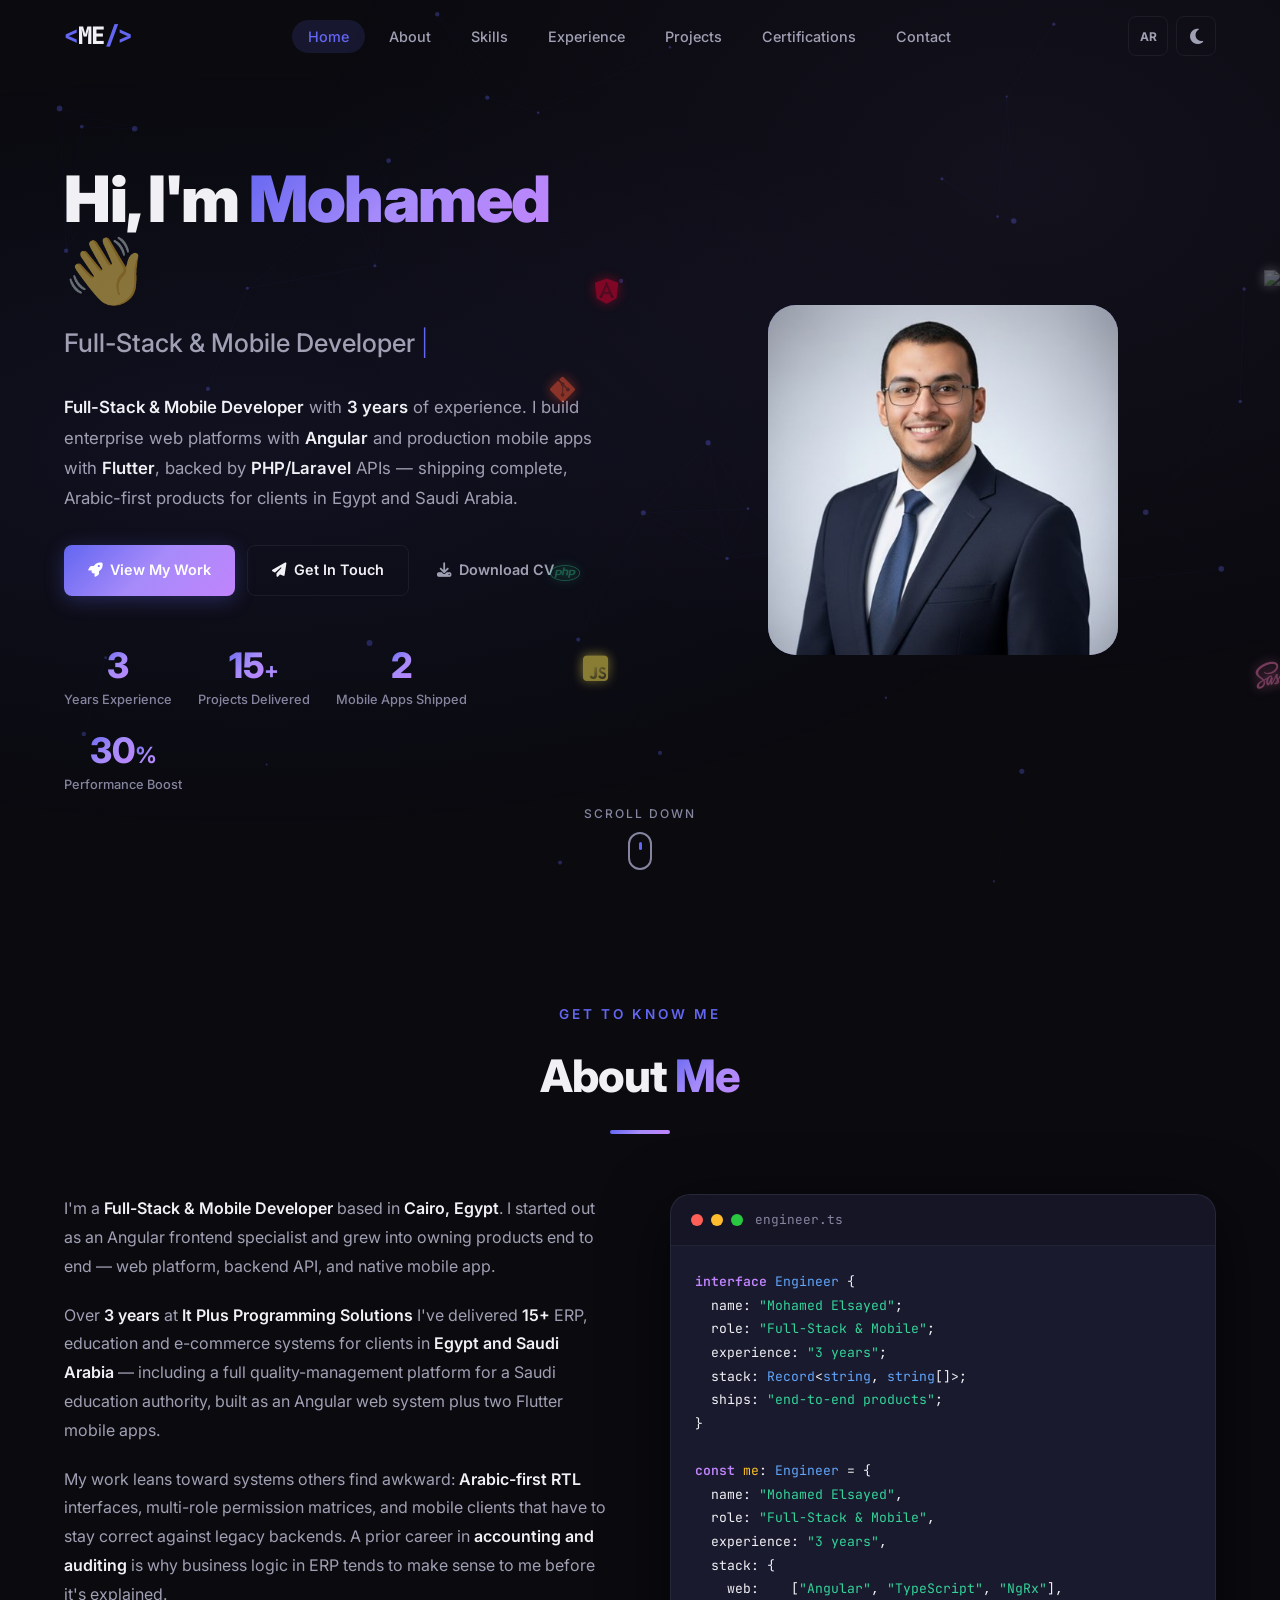
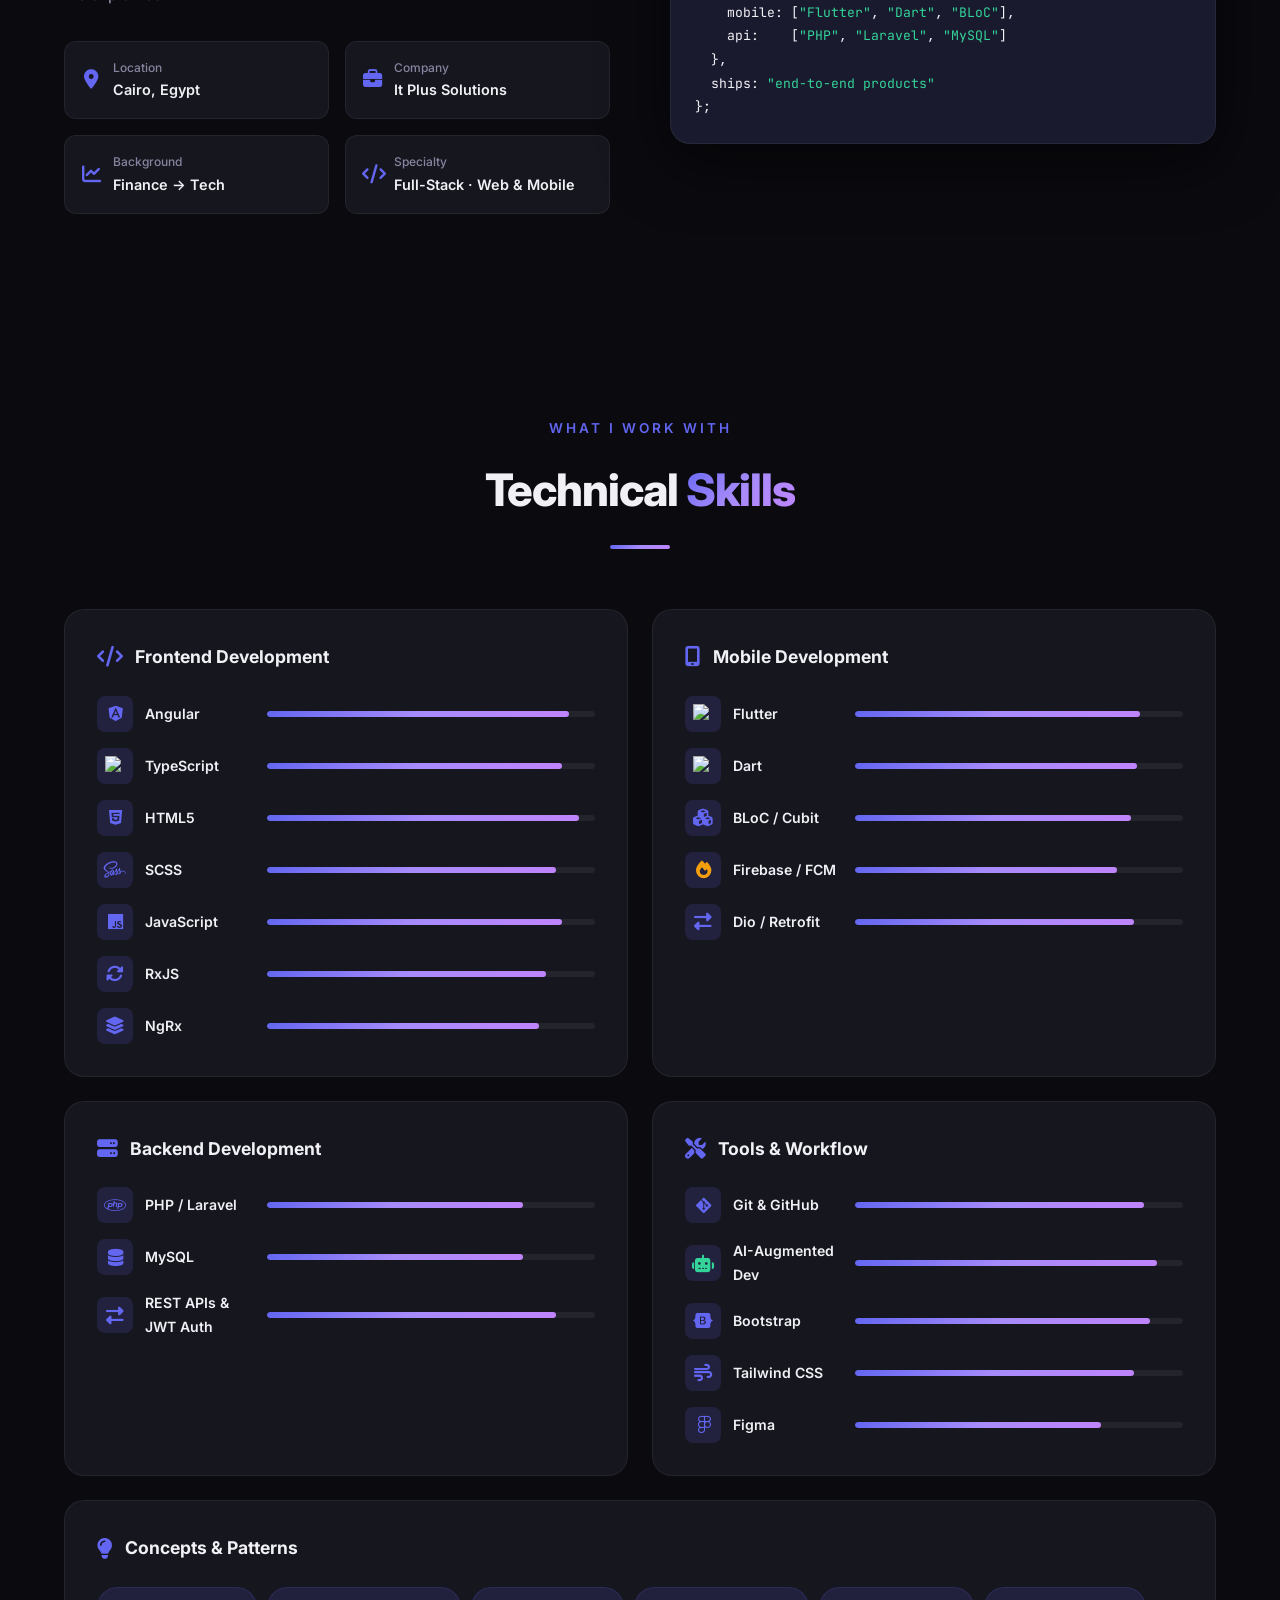
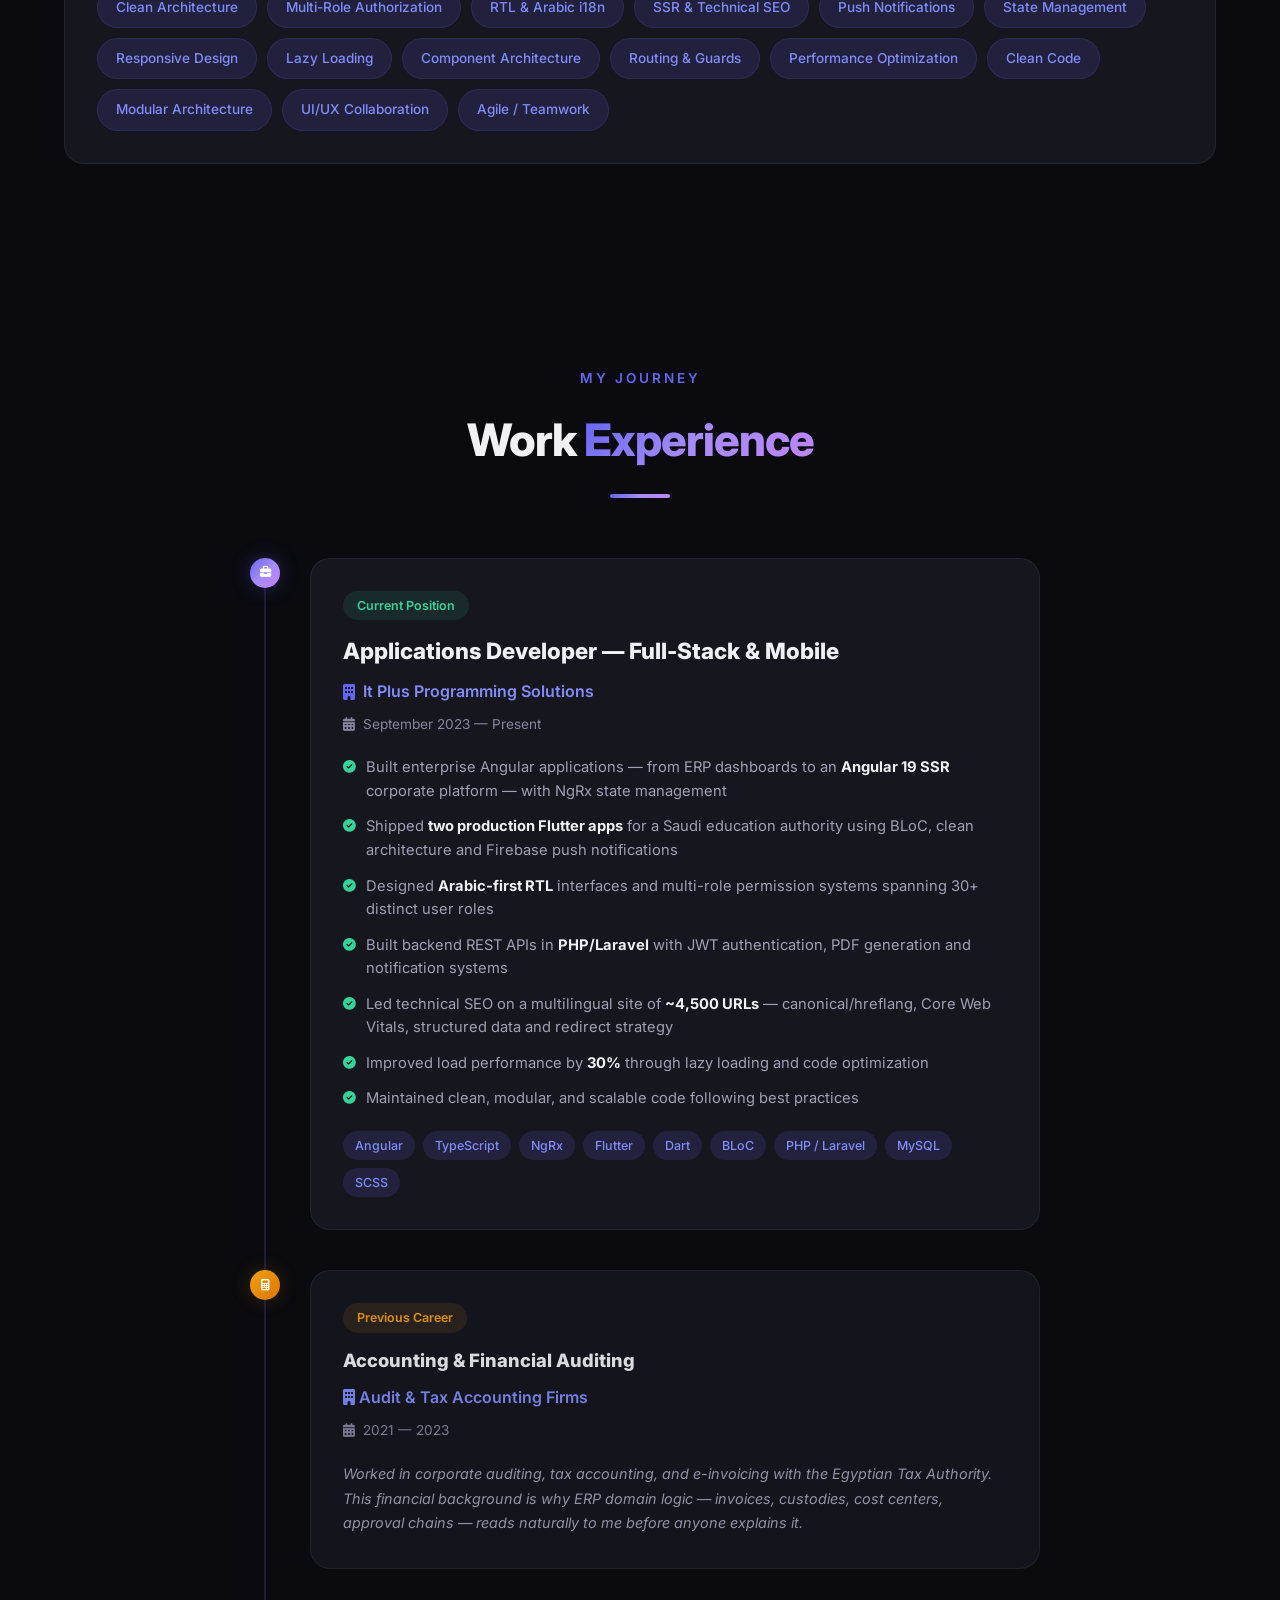
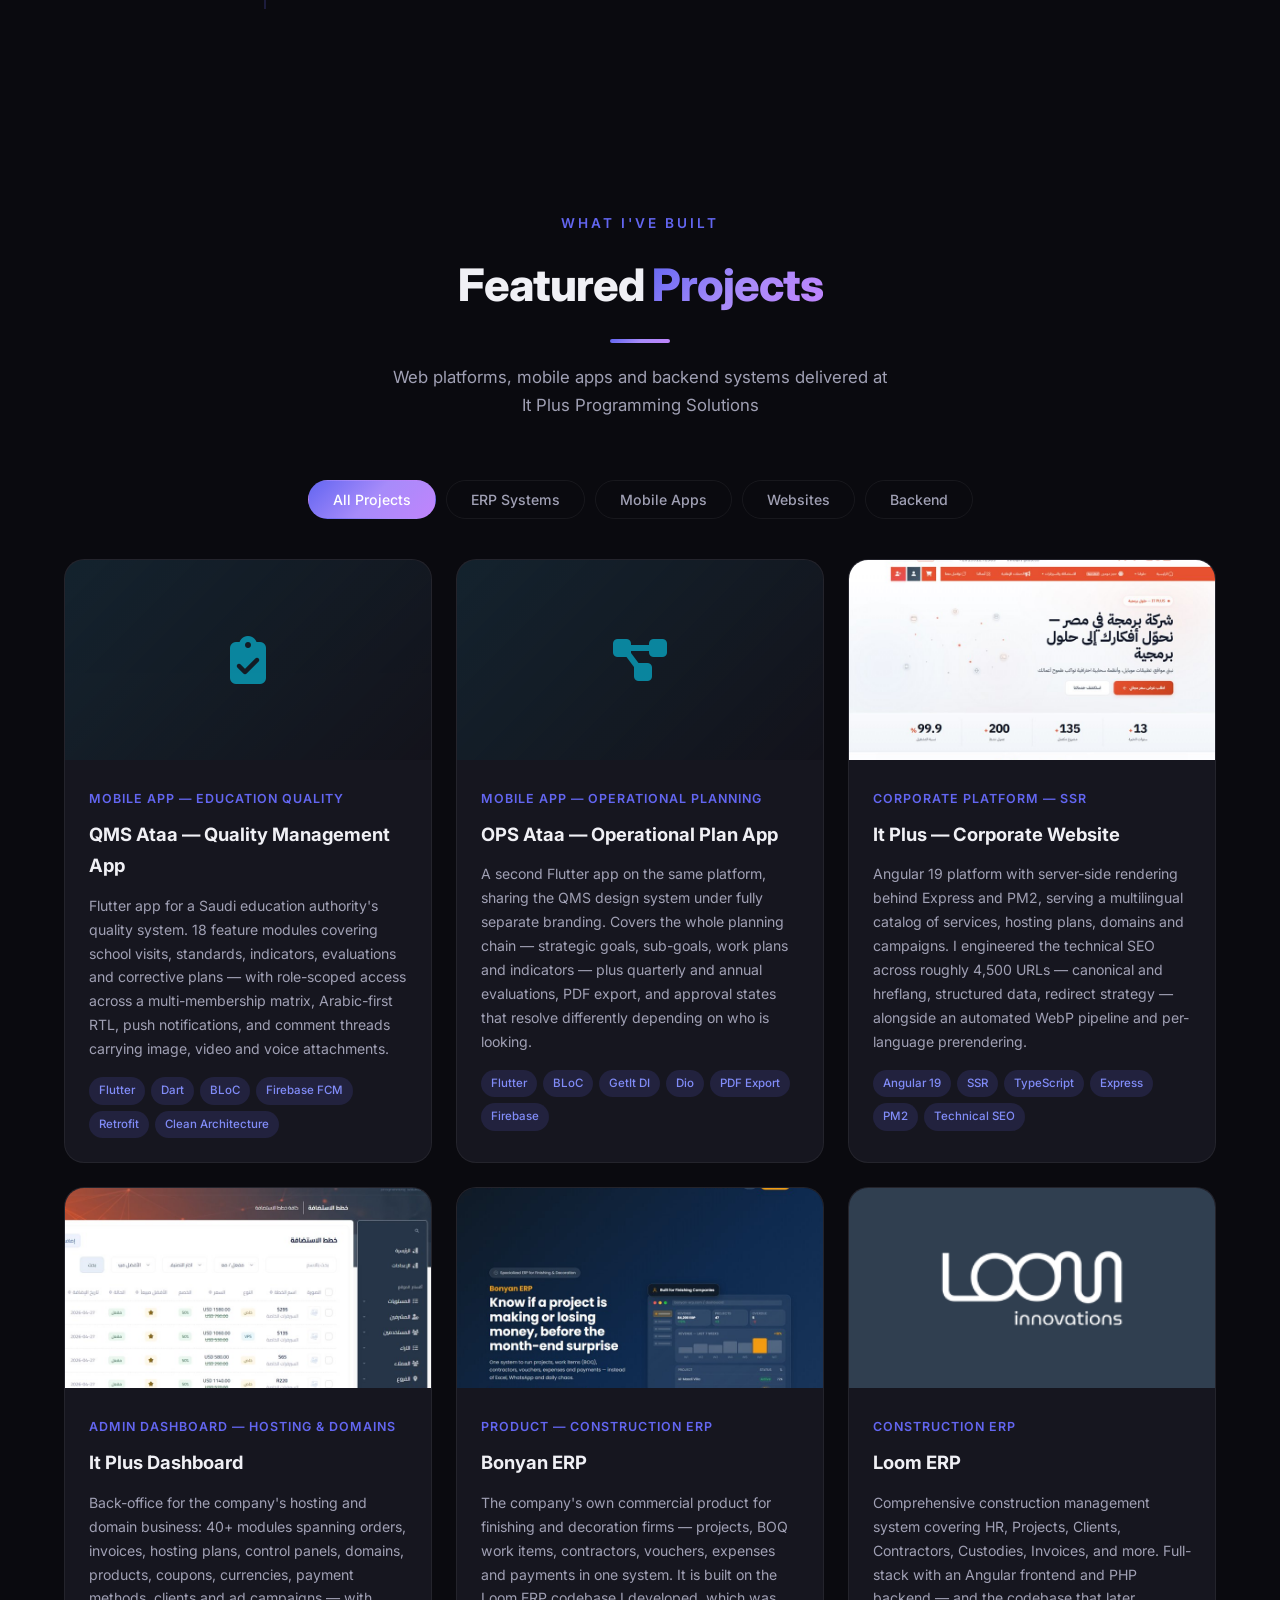
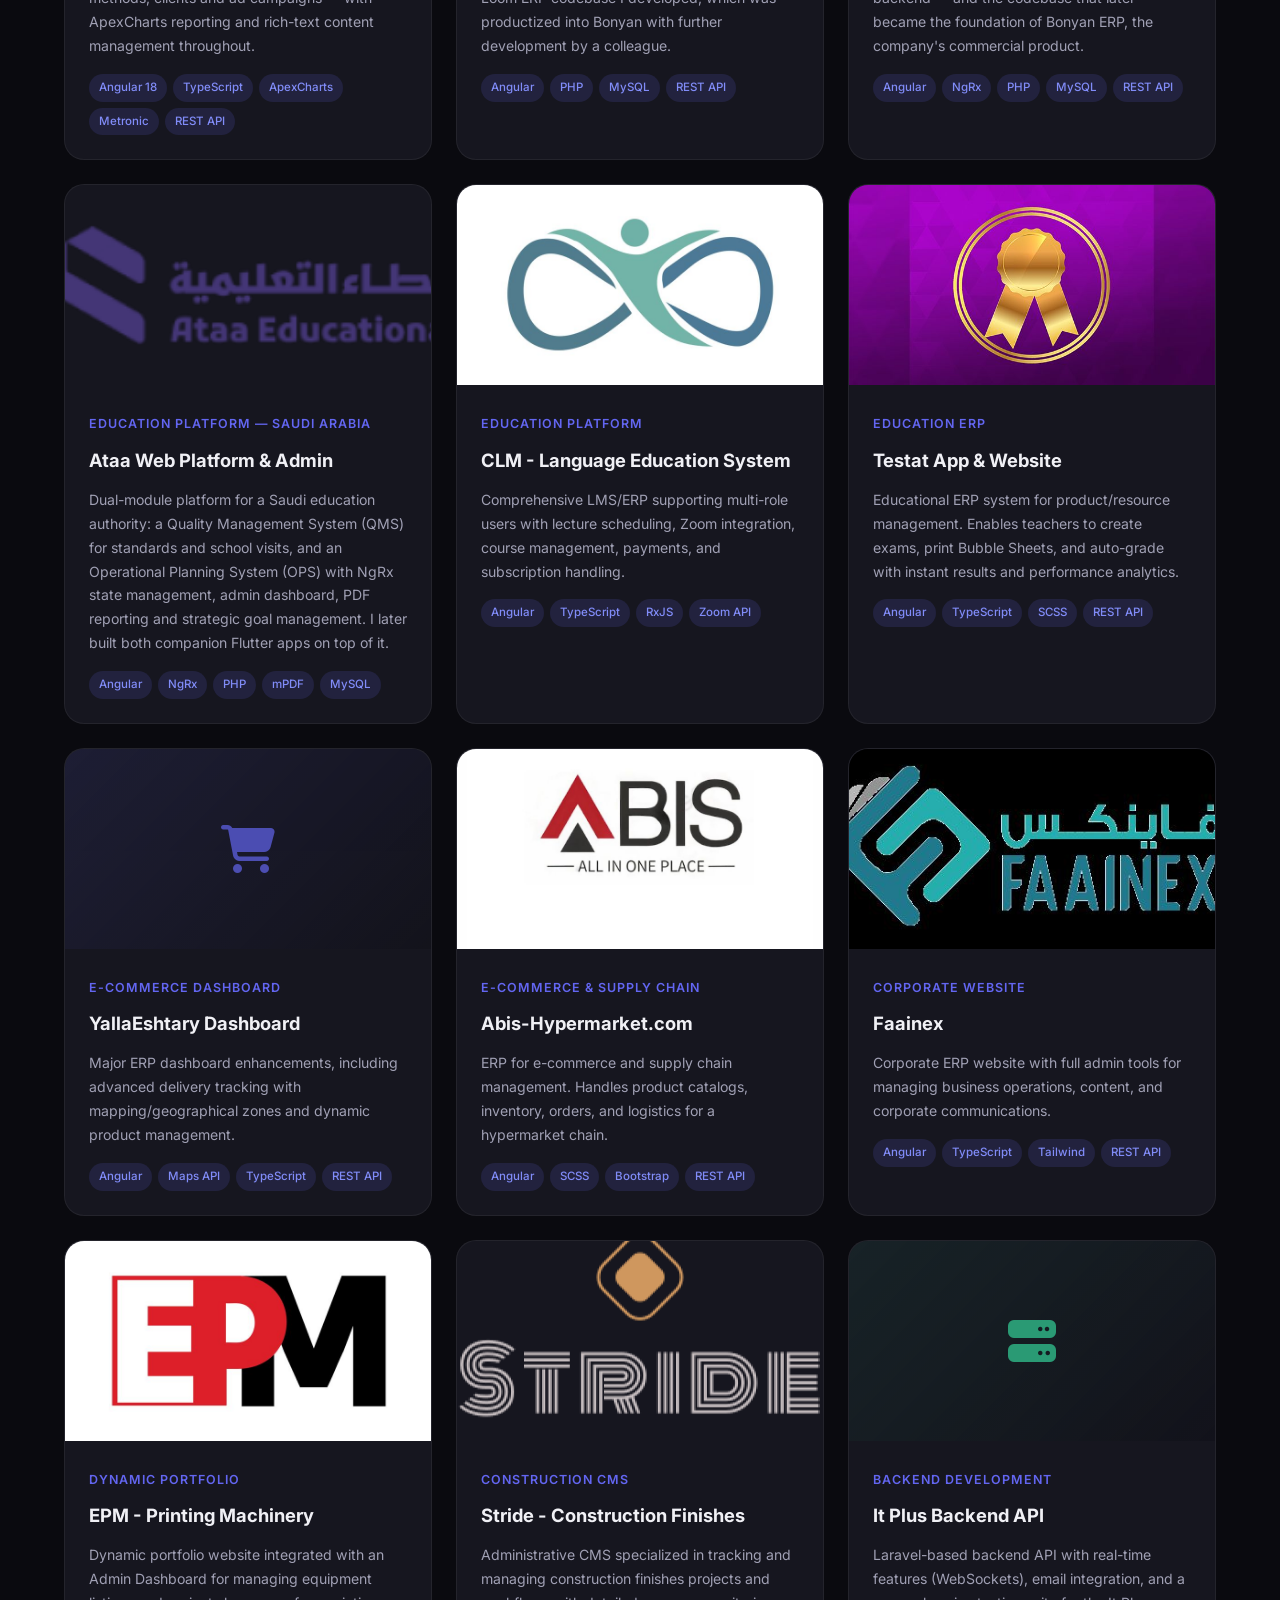
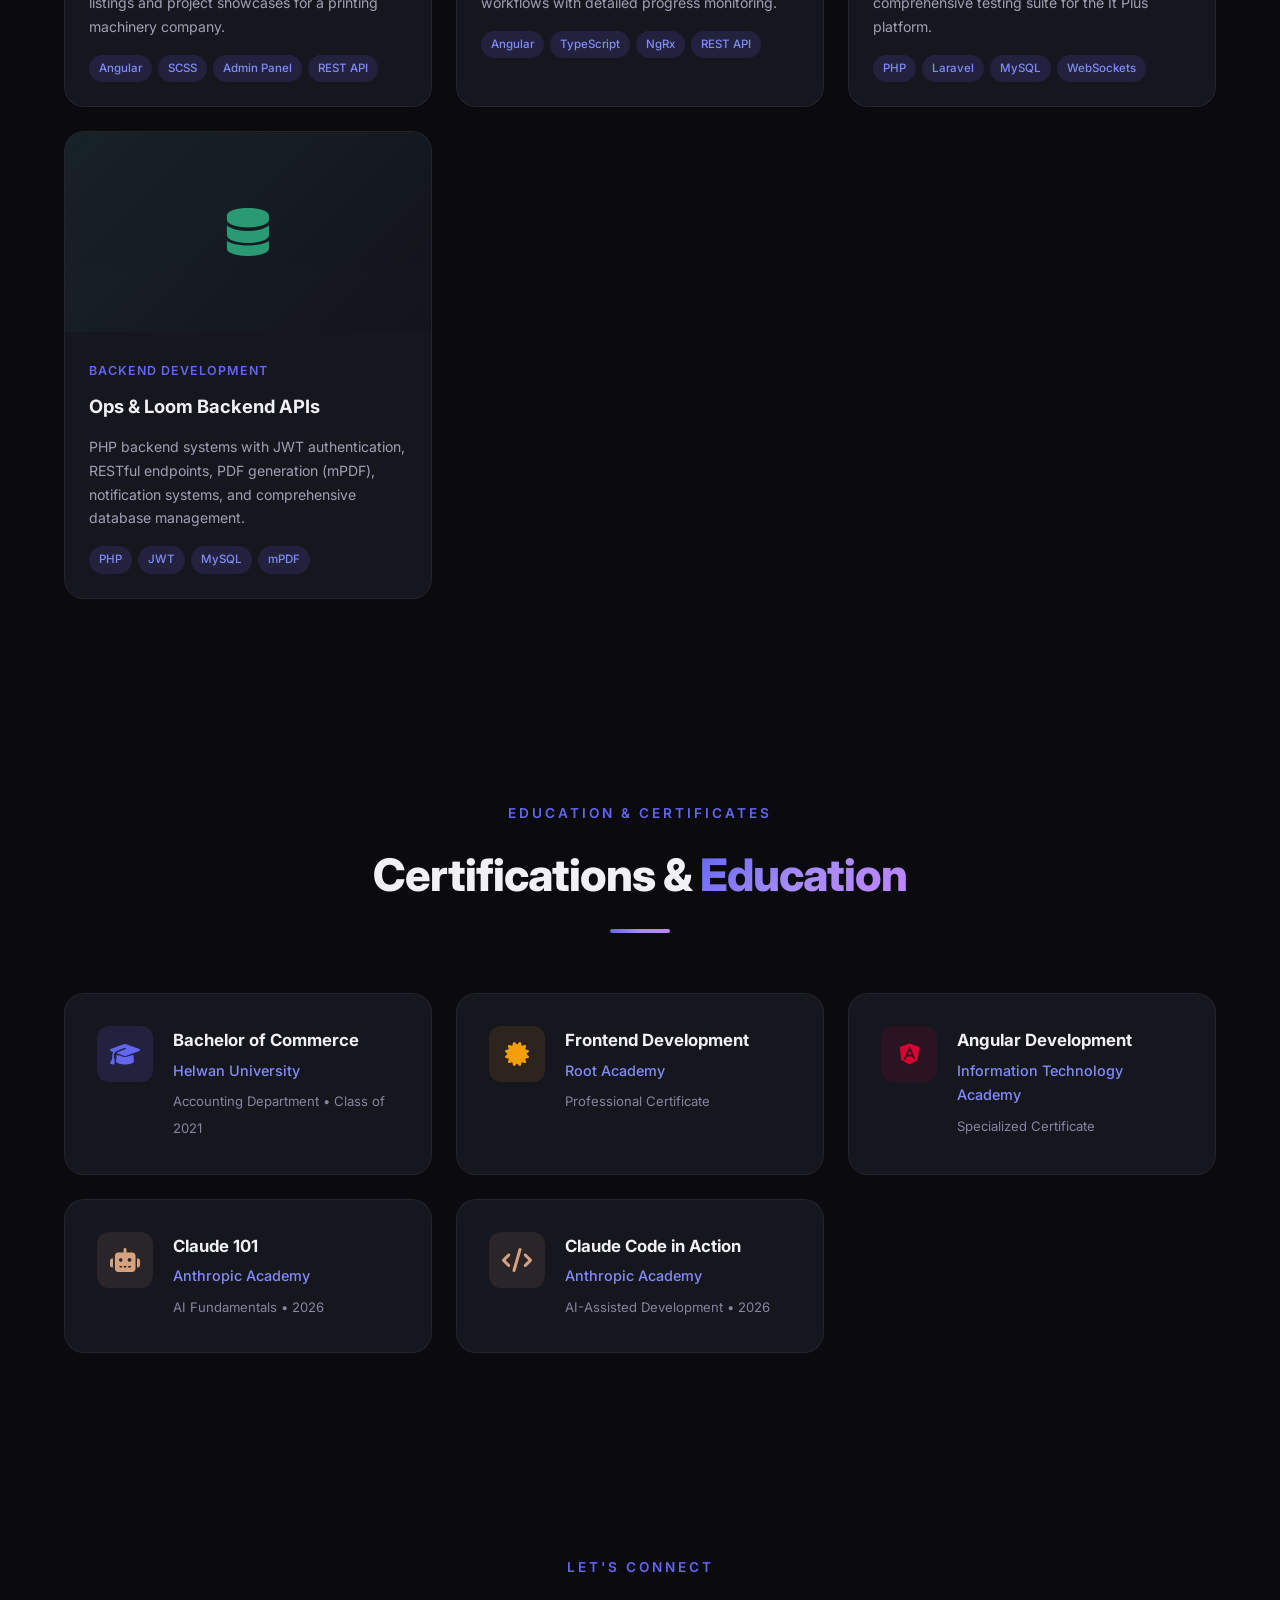
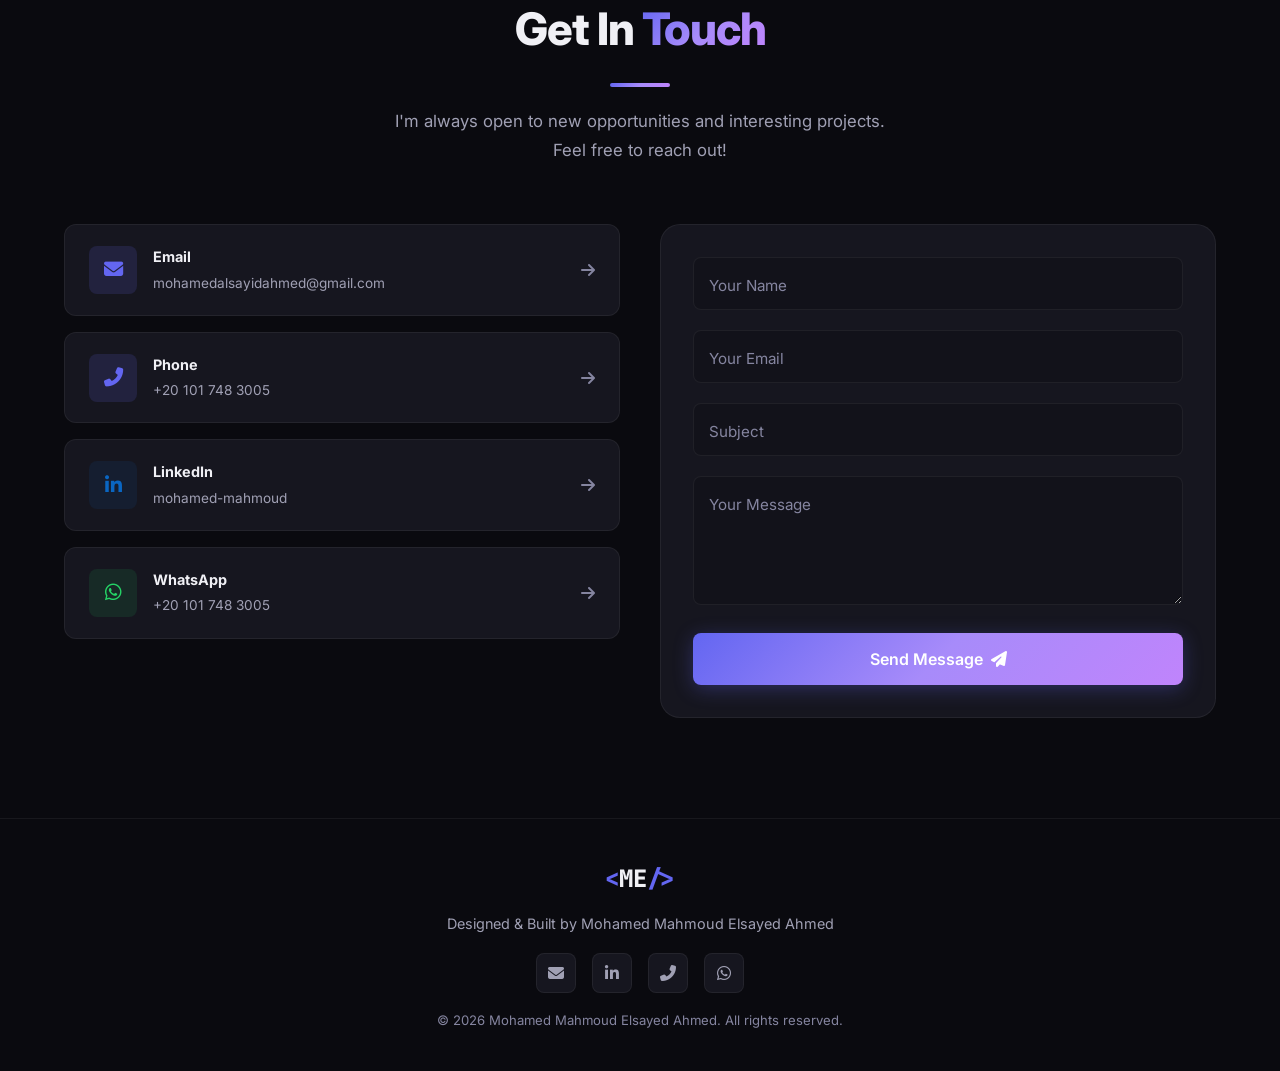
==== index.html @ 0632813b "Verify project links, drop the dead one, add company pages Checked every outbound link on the site. " ====
<!DOCTYPE html>
<html lang="en" dir="ltr" data-theme="dark">
<head>
    <meta charset="UTF-8">
    <!-- Google Analytics -->
    <script async src="https://www.googletagmanager.com/gtag/js?id=G-3YCNRX0LQT"></script>
    <script>
      window.dataLayer = window.dataLayer || [];
      function gtag(){dataLayer.push(arguments);}
      gtag('js', new Date());
      gtag('config', 'G-3YCNRX0LQT');
    </script>
    <meta name="viewport" content="width=device-width, initial-scale=1.0">
    <title>Mohamed Mahmoud Elsayed Ahmed | Full-Stack &amp; Mobile Developer - Angular, Flutter, Laravel</title>
    <meta name="description" content="Mohamed Mahmoud Elsayed Ahmed (محمد محمود السيد أحمد) - Full-Stack &amp; Mobile Developer building enterprise web platforms with Angular and production mobile apps with Flutter, backed by PHP/Laravel APIs. 3 years and 15+ delivered ERP, education and e-commerce systems for clients in Egypt and Saudi Arabia. مطور فول ستاك وتطبيقات موبايل متخصص في Angular و Flutter.">
    <meta name="keywords" content="Mohamed Mahmoud, Mohamed Mahmoud Elsayed Ahmed, محمد محمود, محمد محمود السيد أحمد, محمد محمود السيد احمد, Full-Stack Developer, Software Engineer, Mobile App Developer, Flutter Developer, Angular Developer, Angular Frontend Developer, Laravel Developer, مطور فول ستاك, مهندس برمجيات, مطور تطبيقات موبايل, مطور فلاتر, مطور انجولار, مطور برمجيات, Flutter, Dart, BLoC, TypeScript Developer, RxJS, NgRx, Angular SSR, ERP Systems, Web Developer, Cairo, Egypt, Saudi Arabia, مطور ويب, القاهرة, مصر, السعودية, It Plus">
    <meta name="author" content="Mohamed Mahmoud Elsayed Ahmed">
    <link rel="canonical" href="https://eng-mohamed-elsayedahmed.github.io/portfolio/">
    <meta name="theme-color" content="#6366f1">
    <meta name="robots" content="index, follow">

    <!-- Open Graph -->
    <meta property="og:title" content="Mohamed Mahmoud Elsayed Ahmed | Full-Stack &amp; Mobile Developer">
    <meta property="og:description" content="Full-Stack &amp; Mobile Developer (محمد محمود السيد أحمد) - Angular, Flutter and PHP/Laravel. 3 years and 15+ delivered ERP, education and e-commerce systems across Egypt and Saudi Arabia.">
    <meta property="og:image" content="https://eng-mohamed-elsayedahmed.github.io/portfolio/assets/img/profile.jpg">
    <meta property="og:image:alt" content="Mohamed Mahmoud Elsayed Ahmed - Full-Stack &amp; Mobile Developer">
    <meta property="og:type" content="website">
    <meta property="og:url" content="https://eng-mohamed-elsayedahmed.github.io/portfolio/">
    <meta property="og:site_name" content="Mohamed Mahmoud - Full-Stack &amp; Mobile Developer Portfolio">
    <meta property="og:locale" content="en_US">
    <meta property="og:locale:alternate" content="ar_EG">

    <!-- Twitter Card -->
    <meta name="twitter:card" content="summary_large_image">
    <meta name="twitter:title" content="Mohamed Mahmoud Elsayed Ahmed | Full-Stack &amp; Mobile Developer">
    <meta name="twitter:description" content="Full-Stack &amp; Mobile Developer - Angular, Flutter, Laravel. Enterprise web platforms and production mobile apps. Cairo, Egypt.">
    <meta name="twitter:image" content="https://eng-mohamed-elsayedahmed.github.io/portfolio/assets/img/profile.jpg">

    <!-- Structured Data (JSON-LD) -->
    <script type="application/ld+json">
    {
      "@context": "https://schema.org",
      "@type": "Person",
      "name": "Mohamed Mahmoud Elsayed Ahmed",
      "alternateName": ["Mohamed Mahmoud", "محمد محمود السيد أحمد", "محمد محمود", "Mohamed Elsayed"],
      "jobTitle": "Full-Stack & Mobile Developer",
      "description": "Full-Stack & Mobile Developer with 3 years of experience building enterprise web platforms with Angular and production mobile apps with Flutter, backed by PHP/Laravel APIs. Delivered 15+ ERP, education and e-commerce systems for clients in Egypt and Saudi Arabia.",
      "url": "https://eng-mohamed-elsayedahmed.github.io/portfolio/",
      "image": "https://eng-mohamed-elsayedahmed.github.io/portfolio/assets/img/profile.jpg",
      "email": "mohamedalsayidahmed@gmail.com",
      "telephone": "+201017483005",
      "nationality": "Egyptian",
      "address": {
        "@type": "PostalAddress",
        "addressLocality": "Cairo",
        "addressRegion": "Cairo Governorate",
        "addressCountry": "EG"
      },
      "worksFor": {
        "@type": "Organization",
        "name": "It Plus Programming Solutions",
        "url": "https://it-plus.co"
      },
      "hasCredential": [
        {
          "@type": "EducationalOccupationalCredential",
          "name": "Claude 101",
          "credentialCategory": "certificate",
          "recognizedBy": {
            "@type": "Organization",
            "name": "Anthropic"
          },
          "url": "https://verify.skilljar.com/c/8ocbfvkrjkdt",
          "dateCreated": "2026-03-26"
        },
        {
          "@type": "EducationalOccupationalCredential",
          "name": "Claude Code in Action",
          "credentialCategory": "certificate",
          "recognizedBy": {
            "@type": "Organization",
            "name": "Anthropic"
          },
          "url": "https://verify.skilljar.com/c/jenrnj289v9x",
          "dateCreated": "2026-03-27"
        }
      ],
      "knowsAbout": ["Angular", "Angular SSR", "TypeScript", "JavaScript", "RxJS", "NgRx", "Flutter", "Dart", "BLoC", "Firebase Cloud Messaging", "Clean Architecture", "PHP", "Laravel", "MySQL", "JWT", "SCSS", "HTML5", "CSS3", "Bootstrap", "Tailwind CSS", "REST APIs", "ERP Systems", "Mobile App Development", "Arabic RTL Localization", "Technical SEO", "Git", "Figma", "Claude AI", "AI-Augmented Development"],
      "knowsLanguage": ["en", "ar"],
      "sameAs": [
        "https://www.linkedin.com/in/mohamed-mahmoud-957731222/",
        "https://github.com/eng-mohamed-elsayedahmed"
      ]
    }
    </script>

    <!-- Favicon -->
    <link rel="icon" type="image/png" sizes="32x32" href="assets/img/favicon-32x32.png">
    <link rel="icon" type="image/png" sizes="16x16" href="assets/img/favicon-16x16.png">
    <link rel="apple-touch-icon" sizes="180x180" href="assets/img/apple-touch-icon.png">
    <link rel="shortcut icon" href="assets/img/favicon.ico">
    <link rel="manifest" href="assets/img/site.webmanifest">

    <!-- Preload LCP image -->
    <link rel="preload" as="image" href="assets/img/profile.jpg">

    <!-- Critical CSS (above-the-fold) -->
    <style>
    :root{--font-main:'Inter',sans-serif;--font-code:'JetBrains Mono',monospace;--font-ar:'Cairo',sans-serif;--section-padding:100px 0;--container-width:1200px;--transition:0.3s cubic-bezier(0.4,0,0.2,1);--radius-sm:8px;--radius-md:12px;--radius-lg:20px;--radius-xl:28px;--radius-full:9999px}
    [data-theme="dark"]{--bg-primary:#0a0a0f;--bg-secondary:#12121a;--bg-card:#16161f;--bg-nav:rgba(10,10,15,0.85);--text-primary:#f0f0f5;--text-secondary:#a0a0b4;--text-tertiary:#8585a0;--accent-primary:#6366f1;--accent-secondary:#818cf8;--accent-glow:rgba(99,102,241,0.15);--gradient-primary:linear-gradient(135deg,#6366f1,#a78bfa,#c084fc);--gradient-hero:radial-gradient(ellipse at 20% 50%,rgba(99,102,241,0.08) 0%,transparent 60%),radial-gradient(ellipse at 80% 20%,rgba(167,139,250,0.06) 0%,transparent 50%);--border-color:rgba(255,255,255,0.06);--shadow-sm:0 2px 8px rgba(0,0,0,0.3);--scrollbar-track:#12121a;--scrollbar-thumb:#2a2a3d}
    [data-theme="light"]{--bg-primary:#f8f9fc;--bg-secondary:#fff;--bg-card:#fff;--bg-nav:rgba(248,249,252,0.9);--text-primary:#1a1a2e;--text-secondary:#555570;--text-tertiary:#8888a0;--accent-primary:#4f46e5;--accent-secondary:#6366f1;--accent-glow:rgba(79,70,229,0.08);--gradient-primary:linear-gradient(135deg,#4f46e5,#7c3aed,#a855f7);--gradient-hero:radial-gradient(ellipse at 20% 50%,rgba(79,70,229,0.05) 0%,transparent 60%),radial-gradient(ellipse at 80% 20%,rgba(124,58,237,0.04) 0%,transparent 50%);--border-color:rgba(0,0,0,0.08);--shadow-sm:0 2px 8px rgba(0,0,0,0.06);--scrollbar-track:#f0f0f5;--scrollbar-thumb:#c5c5d5}
    *,*::before,*::after{margin:0;padding:0;box-sizing:border-box}
    html{scroll-behavior:smooth;scroll-padding-top:80px;font-size:16px;overflow-x:hidden}
    body{font-family:var(--font-main);background-color:var(--bg-primary);color:var(--text-primary);line-height:1.7;overflow-x:hidden}
    [dir="rtl"] body,[dir="rtl"]{font-family:var(--font-ar),var(--font-main),sans-serif}
    a{text-decoration:none;color:inherit}img{max-width:100%;display:block}ul{list-style:none}
    .navbar{position:fixed;top:0;left:0;right:0;z-index:1000;padding:16px 0;background:transparent}
    .nav-container{max-width:var(--container-width);margin:0 auto;padding:0 24px;display:flex;align-items:center;justify-content:space-between}
    .nav-logo{font-size:1.5rem;font-weight:800;font-family:var(--font-code);color:var(--text-primary)}
    .logo-bracket{color:var(--accent-primary)}
    .nav-menu{display:flex;gap:8px}
    .nav-link{padding:8px 16px;border-radius:var(--radius-full);font-size:0.9rem;font-weight:500;color:var(--text-secondary)}
    .nav-actions{display:flex;align-items:center;gap:8px}
    .lang-toggle,.theme-toggle{display:flex;align-items:center;justify-content:center;width:40px;height:40px;border:1px solid var(--border-color);border-radius:var(--radius-sm);background:transparent;cursor:pointer;color:var(--text-secondary)}
    .theme-toggle .fa-sun{display:none}.theme-toggle .fa-moon{display:block}[data-theme="light"] .theme-toggle .fa-sun{display:block}[data-theme="light"] .theme-toggle .fa-moon{display:none}
    .nav-toggle{display:none;flex-direction:column;gap:5px;background:none;border:none;cursor:pointer;padding:4px}
    .nav-toggle span{width:24px;height:2px;background:var(--text-primary);border-radius:2px}
    .hero{min-height:100vh;display:flex;flex-direction:column;justify-content:center;position:relative;padding:120px 0 60px;background:var(--gradient-hero)}
    .hero-container{max-width:var(--container-width);margin:0 auto;padding:0 24px;display:grid;grid-template-columns:1fr 1fr;gap:60px;align-items:center;position:relative;z-index:1}
    .hero-title{font-size:clamp(2.5rem,5vw,4rem);font-weight:900;line-height:1.1;margin-bottom:16px;letter-spacing:-1.5px}
    [dir="rtl"] .hero-title{letter-spacing:0}
    .gradient-text{background:var(--gradient-primary);-webkit-background-clip:text;-webkit-text-fill-color:transparent;background-clip:text}
    .hero-wave{display:inline-block;animation:wave 2.5s infinite;transform-origin:70% 70%;opacity:0.55;filter:grayscale(30%)}
    @keyframes wave{0%,60%,100%{transform:rotate(0)}10%,30%{transform:rotate(14deg)}20%{transform:rotate(-8deg)}40%{transform:rotate(-4deg)}50%{transform:rotate(10deg)}}
    .hero-subtitle{font-size:clamp(1.2rem,2.5vw,1.6rem);font-weight:500;color:var(--text-secondary);margin-bottom:20px;min-height:2em}
    .typewriter-cursor{color:var(--accent-primary);animation:blink 1s infinite;font-weight:300}
    @keyframes blink{0%,50%{opacity:1}51%,100%{opacity:0}}
    .hero-description{font-size:1.05rem;color:var(--text-secondary);line-height:1.8;margin-bottom:32px;max-width:560px}
    .hero-description strong{color:var(--text-primary);font-weight:600}
    .hero-actions{display:flex;flex-wrap:wrap;gap:12px;margin-bottom:48px}
    .btn{display:inline-flex;align-items:center;gap:8px;padding:12px 24px;border-radius:var(--radius-sm);font-size:0.9rem;font-weight:600;cursor:pointer;border:none;font-family:inherit;white-space:nowrap}
    .btn-primary{background:var(--gradient-primary);color:#fff;box-shadow:0 4px 20px rgba(99,102,241,0.3)}
    .btn-outline{background:transparent;color:var(--text-primary);border:1px solid var(--border-color)}
    .btn-ghost{background:transparent;color:var(--text-secondary);padding:12px 16px}
    .hero-stats{display:flex;flex-wrap:wrap;gap:18px 26px}
    .stat-number{display:inline-block;font-size:2.2rem;font-weight:800;background:var(--gradient-primary);-webkit-background-clip:text;-webkit-text-fill-color:transparent;background-clip:text;line-height:1.2}
    .stat-plus{font-size:1.4rem;font-weight:700;background:var(--gradient-primary);-webkit-background-clip:text;-webkit-text-fill-color:transparent;background-clip:text}
    .stat-label{display:block;font-size:0.8rem;color:var(--text-tertiary);font-weight:500}
    .hero-image{display:flex;justify-content:center;position:relative}
    .hero-image-wrapper{position:relative;width:350px;height:350px;border-radius:var(--radius-xl);overflow:hidden}
    .hero-image-wrapper img{width:100%;height:100%;object-fit:cover;position:relative;z-index:2}
    .hero-image-glow{position:absolute;inset:-20px;background:var(--gradient-primary);opacity:0.15;border-radius:var(--radius-xl);filter:blur(40px);z-index:0}
    .hero-image-border{position:absolute;inset:-2px;background:var(--gradient-primary);border-radius:var(--radius-xl);z-index:1;opacity:0.6}
    .animate-fade-up{opacity:0;transform:translateY(30px);animation:fadeUp 0.8s cubic-bezier(0.4,0,0.2,1) forwards;animation-delay:var(--delay,0s)}
    @keyframes fadeUp{to{opacity:1;transform:translateY(0)}}
    .floating-badge{position:absolute;display:flex;align-items:center;justify-content:center;font-size:1.8rem;z-index:3;animation:float 6s ease-in-out infinite;opacity:0.55;pointer-events:auto;filter:drop-shadow(0 0 6px currentColor)}
    @keyframes float{0%,100%{margin-top:0}50%{margin-top:-15px}}
    .cursor-glow{position:fixed;width:600px;height:600px;border-radius:50%;pointer-events:none;z-index:0;opacity:0}
    #particles{position:fixed;top:0;left:0;width:100%;height:100%;z-index:0;pointer-events:none}
    @media(max-width:1024px){.hero-container{grid-template-columns:1fr;text-align:center;gap:40px}.hero-content{order:2}.hero-image{order:1}.hero-description{margin:0 auto 32px}.hero-actions{justify-content:center}.hero-stats{justify-content:center}.hero-image-wrapper{width:280px;height:280px}}
    @media(max-width:768px){.nav-menu{position:fixed;top:0;right:-100%;width:280px;height:100dvh;background:var(--bg-secondary);flex-direction:column;padding:80px 30px 30px;z-index:999}.nav-toggle{display:flex}.hero{padding:100px 0 40px}.hero-title{font-size:2.2rem}.hero-image-wrapper{width:220px;height:220px}}
    @media(max-width:480px){.hero-title{font-size:1.8rem}.hero-actions{flex-direction:column;align-items:stretch}.btn{justify-content:center}.hero-stats{flex-direction:column;gap:16px}}
    </style>

    <!-- Full CSS -->
    <link rel="stylesheet" href="style.css">

    <!-- Fonts (non-render-blocking) -->
    <link rel="preconnect" href="https://fonts.googleapis.com">
    <link rel="preconnect" href="https://fonts.gstatic.com" crossorigin>
    <link rel="preconnect" href="https://cdnjs.cloudflare.com" crossorigin>
    <link rel="preload" as="style" href="https://fonts.googleapis.com/css2?family=Inter:wght@400;500;600;700;800&family=JetBrains+Mono:wght@400&family=Cairo:wght@400;600;700;800&display=swap" onload="this.onload=null;this.rel='stylesheet'">
    <link rel="preload" as="style" href="https://cdnjs.cloudflare.com/ajax/libs/font-awesome/6.5.1/css/all.min.css" onload="this.onload=null;this.rel='stylesheet'">
    <noscript>
        <link rel="stylesheet" href="https://fonts.googleapis.com/css2?family=Inter:wght@400;500;600;700;800&family=JetBrains+Mono:wght@400&family=Cairo:wght@400;600;700;800&display=swap">
        <link rel="stylesheet" href="https://cdnjs.cloudflare.com/ajax/libs/font-awesome/6.5.1/css/all.min.css">
    </noscript>
</head>
<body>
    <!-- Skip to Content (Accessibility) -->
    <a href="#about" class="skip-link">Skip to main content</a>

    <!-- Cursor Glow -->
    <div class="cursor-glow" id="cursorGlow" aria-hidden="true"></div>

    <!-- Particles -->
    <canvas id="particles" aria-hidden="true"></canvas>

    <!-- Navigation -->
    <nav class="navbar" id="navbar">
        <div class="nav-container">
            <a href="#hero" class="nav-logo">
                <span class="logo-bracket">&lt;</span>ME<span class="logo-bracket">/&gt;</span>
            </a>
            <ul class="nav-menu" id="navMenu">
                <li><a href="#hero" class="nav-link active" data-i18n="nav.home">Home</a></li>
                <li><a href="#about" class="nav-link" data-i18n="nav.about">About</a></li>
                <li><a href="#skills" class="nav-link" data-i18n="nav.skills">Skills</a></li>
                <li><a href="#experience" class="nav-link" data-i18n="nav.experience">Experience</a></li>
                <li><a href="#projects" class="nav-link" data-i18n="nav.projects">Projects</a></li>
                <li><a href="#certifications" class="nav-link" data-i18n="nav.certifications">Certifications</a></li>
                <li><a href="#contact" class="nav-link" data-i18n="nav.contact">Contact</a></li>
            </ul>
            <div class="nav-actions">
                <button class="lang-toggle" id="langToggle" aria-label="Toggle language">
                    <span class="lang-text">AR</span>
                </button>
                <button class="theme-toggle" id="themeToggle" aria-label="Toggle theme">
                    <i class="fas fa-moon"></i>
                    <i class="fas fa-sun"></i>
                </button>
                <button class="nav-toggle" id="navToggle" aria-label="Toggle menu">
                    <span></span>
                    <span></span>
                    <span></span>
                </button>
            </div>
        </div>
    </nav>

    <!-- Hero Section -->
    <section id="hero" class="hero">
        <div class="hero-container">
            <div class="hero-content">
                <h1 class="hero-title animate-fade-up" style="--delay: 0.1s">
                    <span data-i18n="hero.greeting">Hi, I'm</span> <span class="gradient-text">Mohamed</span>
                    <span class="hero-wave" aria-hidden="true">&#128075;</span>
                </h1>
                <h2 class="hero-subtitle animate-fade-up" style="--delay: 0.2s">
                    <span class="typewriter" id="typewriter"></span>
                    <span class="typewriter-cursor">|</span>
                </h2>
                <p class="hero-description animate-fade-up" style="--delay: 0.3s" data-i18n="hero.description">
                    <strong>Full-Stack &amp; Mobile Developer</strong> with <strong>3 years</strong> of experience.
                    I build enterprise web platforms with <strong>Angular</strong> and production mobile apps
                    with <strong>Flutter</strong>, backed by <strong>PHP/Laravel</strong> APIs &mdash; shipping
                    complete, Arabic-first products for clients in Egypt and Saudi Arabia.
                </p>
                <div class="hero-actions animate-fade-up" style="--delay: 0.4s">
                    <a href="#projects" class="btn btn-primary">
                        <i class="fas fa-rocket"></i>
                        <span data-i18n="hero.viewWork">View My Work</span>
                    </a>
                    <a href="#contact" class="btn btn-outline">
                        <i class="fas fa-paper-plane"></i>
                        <span data-i18n="hero.getInTouch">Get In Touch</span>
                    </a>
                    <a href="Mohamed_Elsayed_CV.pdf" class="btn btn-ghost" download>
                        <i class="fas fa-download"></i>
                        <span data-i18n="hero.downloadCV">Download CV</span>
                    </a>
                </div>
                <div class="hero-stats animate-fade-up" style="--delay: 0.5s">
                    <div class="stat">
                        <span class="stat-number" data-count="3">0</span><span class="stat-plus"></span>
                        <span class="stat-label" data-i18n="hero.stat1">Years Experience</span>
                    </div>
                    <div class="stat">
                        <span class="stat-number" data-count="15">0</span><span class="stat-plus">+</span>
                        <span class="stat-label" data-i18n="hero.stat2">Projects Delivered</span>
                    </div>
                    <div class="stat">
                        <span class="stat-number" data-count="2">0</span><span class="stat-plus"></span>
                        <span class="stat-label" data-i18n="hero.stat4">Mobile Apps Shipped</span>
                    </div>
                    <div class="stat">
                        <span class="stat-number" data-count="30">0</span><span class="stat-plus">%</span>
                        <span class="stat-label" data-i18n="hero.stat3">Performance Boost</span>
                    </div>
                </div>
            </div>
            <div class="hero-image animate-fade-up" style="--delay: 0.3s">
                <div class="hero-image-wrapper">
                    <div class="hero-image-glow"></div>
                    <div class="hero-image-border"></div>
                    <img src="assets/img/profile.jpg" alt="Mohamed Mahmoud Elsayed" loading="eager" width="350" height="350">
                </div>
                <div class="floating-badge badge-1" data-repel><i class="fab fa-angular"></i></div>
                <div class="floating-badge badge-2" data-repel>
                    <img src="https://cdn.jsdelivr.net/gh/devicons/devicon/icons/typescript/typescript-original.svg" alt="TypeScript" width="24" height="24">
                </div>
                <div class="floating-badge badge-3" data-repel><i class="fab fa-js-square"></i></div>
                <div class="floating-badge badge-4" data-repel><i class="fab fa-sass"></i></div>
                <div class="floating-badge badge-5" data-repel><i class="fab fa-git-alt"></i></div>
                <div class="floating-badge badge-6" data-repel>
                    <img src="https://cdn.jsdelivr.net/gh/devicons/devicon/icons/flutter/flutter-original.svg" alt="Flutter" width="24" height="24">
                </div>
                <div class="floating-badge badge-7" data-repel><i class="fas fa-calculator"></i></div>
                <div class="floating-badge badge-8" data-repel><i class="fab fa-php"></i></div>
            </div>
        </div>
        <div class="scroll-indicator">
            <a href="#about">
                <span class="scroll-text" data-i18n="hero.scroll">Scroll Down</span>
                <div class="scroll-mouse"><div class="scroll-dot"></div></div>
            </a>
        </div>
    </section>

    <!-- About Section -->
    <section id="about" class="section about">
        <div class="container">
            <div class="section-header">
                <span class="section-tag" data-i18n="about.tag">Get to know me</span>
                <h2 class="section-title"><span data-i18n="about.titleStart">About</span> <span class="gradient-text" data-i18n="about.titleEnd">Me</span></h2>
                <div class="section-line"></div>
            </div>
            <div class="about-grid">
                <div class="about-content reveal">
                    <p class="about-text" data-i18n="about.p1">
                        I'm a <strong>Full-Stack &amp; Mobile Developer</strong> based in <strong>Cairo, Egypt</strong>.
                        I started out as an Angular frontend specialist and grew into owning products
                        end to end &mdash; web platform, backend API, and native mobile app.
                    </p>
                    <p class="about-text" data-i18n="about.p2">
                        Over <strong>3 years</strong> at <strong>It Plus Programming Solutions</strong> I've
                        delivered <strong>15+</strong> ERP, education and e-commerce systems for clients in
                        <strong>Egypt and Saudi Arabia</strong> &mdash; including a full quality-management
                        platform for a Saudi education authority, built as an Angular web system plus two
                        Flutter mobile apps.
                    </p>
                    <p class="about-text" data-i18n="about.p3">
                        My work leans toward systems others find awkward: <strong>Arabic-first RTL</strong>
                        interfaces, multi-role permission matrices, and mobile clients that have to stay
                        correct against legacy backends. A prior career in <strong>accounting and auditing</strong>
                        is why business logic in ERP tends to make sense to me before it's explained.
                    </p>
                    <div class="about-info-cards">
                        <div class="info-card">
                            <i class="fas fa-map-marker-alt"></i>
                            <div>
                                <span class="info-label" data-i18n="about.location">Location</span>
                                <span class="info-value" data-i18n="about.locationVal">Cairo, Egypt</span>
                            </div>
                        </div>
                        <div class="info-card">
                            <i class="fas fa-briefcase"></i>
                            <div>
                                <span class="info-label" data-i18n="about.company">Company</span>
                                <span class="info-value">It Plus Solutions</span>
                            </div>
                        </div>
                        <div class="info-card">
                            <i class="fas fa-chart-line"></i>
                            <div>
                                <span class="info-label" data-i18n="about.background">Background</span>
                                <span class="info-value" data-i18n="about.backgroundVal">Finance → Tech</span>
                            </div>
                        </div>
                        <div class="info-card">
                            <i class="fas fa-code"></i>
                            <div>
                                <span class="info-label" data-i18n="about.specialty">Specialty</span>
                                <span class="info-value" data-i18n="about.specialtyVal">Full-Stack &middot; Web &amp; Mobile</span>
                            </div>
                        </div>
                    </div>
                </div>
                <div class="about-image reveal">
                    <div class="code-window" dir="ltr">
                        <div class="code-header">
                            <div class="code-dots">
                                <span class="dot red"></span>
                                <span class="dot yellow"></span>
                                <span class="dot green"></span>
                            </div>
                            <span class="code-filename">engineer.ts</span>
                        </div>
                        <div class="code-body">
<pre><code><span class="code-keyword">interface</span> <span class="code-type">Engineer</span> {
  <span class="code-prop">name</span>: <span class="code-string">"Mohamed Elsayed"</span>;
  <span class="code-prop">role</span>: <span class="code-string">"Full-Stack &amp; Mobile"</span>;
  <span class="code-prop">experience</span>: <span class="code-string">"3 years"</span>;
  <span class="code-prop">stack</span>: <span class="code-type">Record</span>&lt;<span class="code-type">string</span>, <span class="code-type">string</span>[]&gt;;
  <span class="code-prop">ships</span>: <span class="code-string">"end-to-end products"</span>;
}

<span class="code-keyword">const</span> <span class="code-var">me</span>: <span class="code-type">Engineer</span> = {
  <span class="code-prop">name</span>: <span class="code-string">"Mohamed Elsayed"</span>,
  <span class="code-prop">role</span>: <span class="code-string">"Full-Stack &amp; Mobile"</span>,
  <span class="code-prop">experience</span>: <span class="code-string">"3 years"</span>,
  <span class="code-prop">stack</span>: {
    <span class="code-prop">web</span>:    [<span class="code-string">"Angular"</span>, <span class="code-string">"TypeScript"</span>, <span class="code-string">"NgRx"</span>],
    <span class="code-prop">mobile</span>: [<span class="code-string">"Flutter"</span>, <span class="code-string">"Dart"</span>, <span class="code-string">"BLoC"</span>],
    <span class="code-prop">api</span>:    [<span class="code-string">"PHP"</span>, <span class="code-string">"Laravel"</span>, <span class="code-string">"MySQL"</span>]
  },
  <span class="code-prop">ships</span>: <span class="code-string">"end-to-end products"</span>
};</code></pre>
                        </div>
                    </div>
                </div>
            </div>
        </div>
    </section>

    <!-- Skills Section -->
    <section id="skills" class="section skills">
        <div class="container">
            <div class="section-header">
                <span class="section-tag" data-i18n="skills.tag">What I work with</span>
                <h2 class="section-title"><span data-i18n="skills.titleStart">Technical</span> <span class="gradient-text" data-i18n="skills.titleEnd">Skills</span></h2>
                <div class="section-line"></div>
            </div>
            <div class="skills-grid">
                <div class="skill-category reveal">
                    <div class="skill-category-header">
                        <i class="fas fa-code"></i>
                        <h3 data-i18n="skills.frontend">Frontend Development</h3>
                    </div>
                    <div class="skill-items">
                        <div class="skill-item">
                            <div class="skill-icon"><i class="fab fa-angular"></i></div>
                            <span class="skill-name">Angular</span>
                            <div class="skill-bar"><div class="skill-progress" data-progress="92"></div></div>
                        </div>
                        <div class="skill-item">
                            <div class="skill-icon">
                                <img src="https://cdn.jsdelivr.net/gh/devicons/devicon/icons/typescript/typescript-original.svg" alt="TypeScript" width="20" height="20">
                            </div>
                            <span class="skill-name">TypeScript</span>
                            <div class="skill-bar"><div class="skill-progress" data-progress="90"></div></div>
                        </div>
                        <div class="skill-item">
                            <div class="skill-icon"><i class="fab fa-html5"></i></div>
                            <span class="skill-name">HTML5</span>
                            <div class="skill-bar"><div class="skill-progress" data-progress="95"></div></div>
                        </div>
                        <div class="skill-item">
                            <div class="skill-icon"><i class="fab fa-sass"></i></div>
                            <span class="skill-name">SCSS</span>
                            <div class="skill-bar"><div class="skill-progress" data-progress="88"></div></div>
                        </div>
                        <div class="skill-item">
                            <div class="skill-icon"><i class="fab fa-js"></i></div>
                            <span class="skill-name">JavaScript</span>
                            <div class="skill-bar"><div class="skill-progress" data-progress="90"></div></div>
                        </div>
                        <div class="skill-item">
                            <div class="skill-icon rxjs-icon"><i class="fas fa-sync-alt"></i></div>
                            <span class="skill-name">RxJS</span>
                            <div class="skill-bar"><div class="skill-progress" data-progress="85"></div></div>
                        </div>
                        <div class="skill-item">
                            <div class="skill-icon ngrx-icon"><i class="fas fa-layer-group"></i></div>
                            <span class="skill-name">NgRx</span>
                            <div class="skill-bar"><div class="skill-progress" data-progress="83"></div></div>
                        </div>
                    </div>
                </div>

                <div class="skill-category reveal">
                    <div class="skill-category-header">
                        <i class="fas fa-mobile-screen-button"></i>
                        <h3 data-i18n="skills.mobile">Mobile Development</h3>
                    </div>
                    <div class="skill-items">
                        <div class="skill-item">
                            <div class="skill-icon">
                                <img src="https://cdn.jsdelivr.net/gh/devicons/devicon/icons/flutter/flutter-original.svg" alt="Flutter" width="20" height="20">
                            </div>
                            <span class="skill-name">Flutter</span>
                            <div class="skill-bar"><div class="skill-progress" data-progress="87"></div></div>
                        </div>
                        <div class="skill-item">
                            <div class="skill-icon">
                                <img src="https://cdn.jsdelivr.net/gh/devicons/devicon/icons/dart/dart-original.svg" alt="Dart" width="20" height="20">
                            </div>
                            <span class="skill-name">Dart</span>
                            <div class="skill-bar"><div class="skill-progress" data-progress="86"></div></div>
                        </div>
                        <div class="skill-item">
                            <div class="skill-icon ngrx-icon"><i class="fas fa-cubes"></i></div>
                            <span class="skill-name">BLoC / Cubit</span>
                            <div class="skill-bar"><div class="skill-progress" data-progress="84"></div></div>
                        </div>
                        <div class="skill-item">
                            <div class="skill-icon fcm-icon"><i class="fas fa-fire"></i></div>
                            <span class="skill-name">Firebase / FCM</span>
                            <div class="skill-bar"><div class="skill-progress" data-progress="80"></div></div>
                        </div>
                        <div class="skill-item">
                            <div class="skill-icon rxjs-icon"><i class="fas fa-right-left"></i></div>
                            <span class="skill-name">Dio / Retrofit</span>
                            <div class="skill-bar"><div class="skill-progress" data-progress="85"></div></div>
                        </div>
                    </div>
                </div>

                <div class="skill-category reveal">
                    <div class="skill-category-header">
                        <i class="fas fa-server"></i>
                        <h3 data-i18n="skills.backend">Backend Development</h3>
                    </div>
                    <div class="skill-items">
                        <div class="skill-item">
                            <div class="skill-icon"><i class="fab fa-php"></i></div>
                            <span class="skill-name">PHP / Laravel</span>
                            <div class="skill-bar"><div class="skill-progress" data-progress="78"></div></div>
                        </div>
                        <div class="skill-item">
                            <div class="skill-icon"><i class="fas fa-database"></i></div>
                            <span class="skill-name">MySQL</span>
                            <div class="skill-bar"><div class="skill-progress" data-progress="78"></div></div>
                        </div>
                        <div class="skill-item">
                            <div class="skill-icon"><i class="fas fa-exchange-alt"></i></div>
                            <span class="skill-name" data-i18n="skills.restJwt">REST APIs &amp; JWT Auth</span>
                            <div class="skill-bar"><div class="skill-progress" data-progress="88"></div></div>
                        </div>
                    </div>
                </div>

                <div class="skill-category reveal">
                    <div class="skill-category-header">
                        <i class="fas fa-tools"></i>
                        <h3 data-i18n="skills.tools">Tools &amp; Workflow</h3>
                    </div>
                    <div class="skill-items">
                        <div class="skill-item">
                            <div class="skill-icon"><i class="fab fa-git-alt"></i></div>
                            <span class="skill-name">Git &amp; GitHub</span>
                            <div class="skill-bar"><div class="skill-progress" data-progress="88"></div></div>
                        </div>
                        <div class="skill-item">
                            <div class="skill-icon ai-icon"><i class="fas fa-robot"></i></div>
                            <span class="skill-name" data-i18n="skills.aiDev">AI-Augmented Dev</span>
                            <div class="skill-bar"><div class="skill-progress" data-progress="92"></div></div>
                        </div>
                        <div class="skill-item">
                            <div class="skill-icon"><i class="fab fa-bootstrap"></i></div>
                            <span class="skill-name">Bootstrap</span>
                            <div class="skill-bar"><div class="skill-progress" data-progress="90"></div></div>
                        </div>
                        <div class="skill-item">
                            <div class="skill-icon"><i class="fas fa-wind"></i></div>
                            <span class="skill-name">Tailwind CSS</span>
                            <div class="skill-bar"><div class="skill-progress" data-progress="85"></div></div>
                        </div>
                        <div class="skill-item">
                            <div class="skill-icon"><i class="fab fa-figma"></i></div>
                            <span class="skill-name">Figma</span>
                            <div class="skill-bar"><div class="skill-progress" data-progress="75"></div></div>
                        </div>
                    </div>
                </div>

                <div class="skill-category skill-category-wide reveal">
                    <div class="skill-category-header">
                        <i class="fas fa-lightbulb"></i>
                        <h3 data-i18n="skills.concepts">Concepts &amp; Patterns</h3>
                    </div>
                    <div class="skill-tags">
                        <span class="skill-tag" data-i18n="skills.cleanArch">Clean Architecture</span>
                        <span class="skill-tag" data-i18n="skills.rbac">Multi-Role Authorization</span>
                        <span class="skill-tag" data-i18n="skills.rtl">RTL &amp; Arabic i18n</span>
                        <span class="skill-tag" data-i18n="skills.ssr">SSR &amp; Technical SEO</span>
                        <span class="skill-tag" data-i18n="skills.push">Push Notifications</span>
                        <span class="skill-tag" data-i18n="skills.state">State Management</span>
                        <span class="skill-tag" data-i18n="skills.responsive">Responsive Design</span>
                        <span class="skill-tag" data-i18n="skills.lazy">Lazy Loading</span>
                        <span class="skill-tag" data-i18n="skills.component">Component Architecture</span>
                        <span class="skill-tag" data-i18n="skills.routing">Routing &amp; Guards</span>
                        <span class="skill-tag" data-i18n="skills.performance">Performance Optimization</span>
                        <span class="skill-tag" data-i18n="skills.clean">Clean Code</span>
                        <span class="skill-tag" data-i18n="skills.modular">Modular Architecture</span>
                        <span class="skill-tag" data-i18n="skills.uiux">UI/UX Collaboration</span>
                        <span class="skill-tag" data-i18n="skills.agile">Agile / Teamwork</span>
                    </div>
                </div>
            </div>
        </div>
    </section>

    <!-- Experience Section -->
    <section id="experience" class="section experience">
        <div class="container">
            <div class="section-header">
                <span class="section-tag" data-i18n="exp.tag">My journey</span>
                <h2 class="section-title"><span data-i18n="exp.titleStart">Work</span> <span class="gradient-text" data-i18n="exp.titleEnd">Experience</span></h2>
                <div class="section-line"></div>
            </div>
            <div class="timeline">
                <div class="timeline-item reveal">
                    <div class="timeline-dot"><i class="fas fa-briefcase"></i></div>
                    <div class="timeline-content">
                        <div class="timeline-badge" data-i18n="exp.current">Current Position</div>
                        <h3 class="timeline-title" data-i18n="exp.role">Applications Developer &mdash; Full-Stack &amp; Mobile</h3>
                        <h4 class="timeline-company">
                            <a href="https://it-plus.co" target="_blank" rel="noopener" class="company-link">
                                <i class="fas fa-building"></i>
                                It Plus Programming Solutions
                            </a>
                        </h4>
                        <span class="timeline-date">
                            <i class="fas fa-calendar-alt"></i>
                            <span data-i18n="exp.date">September 2023 &mdash; Present</span>
                        </span>
                        <ul class="timeline-details">
                            <li><i class="fas fa-check-circle"></i><span data-i18n="exp.d1">Built enterprise Angular applications &mdash; from ERP dashboards to an <strong>Angular 19 SSR</strong> corporate platform &mdash; with NgRx state management</span></li>
                            <li><i class="fas fa-check-circle"></i><span data-i18n="exp.d2">Shipped <strong>two production Flutter apps</strong> for a Saudi education authority using BLoC, clean architecture and Firebase push notifications</span></li>
                            <li><i class="fas fa-check-circle"></i><span data-i18n="exp.d6">Designed <strong>Arabic-first RTL</strong> interfaces and multi-role permission systems spanning 30+ distinct user roles</span></li>
                            <li><i class="fas fa-check-circle"></i><span data-i18n="exp.d5">Built backend REST APIs in <strong>PHP/Laravel</strong> with JWT authentication, PDF generation and notification systems</span></li>
                            <li><i class="fas fa-check-circle"></i><span data-i18n="exp.d7">Led technical SEO on a multilingual site of <strong>~4,500 URLs</strong> &mdash; canonical/hreflang, Core Web Vitals, structured data and redirect strategy</span></li>
                            <li><i class="fas fa-check-circle"></i><span data-i18n="exp.d3">Improved load performance by <strong>30%</strong> through lazy loading and code optimization</span></li>
                            <li><i class="fas fa-check-circle"></i><span data-i18n="exp.d4">Maintained clean, modular, and scalable code following best practices</span></li>
                        </ul>
                        <div class="timeline-tech">
                            <span>Angular</span><span>TypeScript</span><span>NgRx</span>
                            <span>Flutter</span><span>Dart</span><span>BLoC</span>
                            <span>PHP / Laravel</span><span>MySQL</span><span>SCSS</span>
                        </div>
                    </div>
                </div>

                <div class="timeline-item reveal">
                    <div class="timeline-dot timeline-dot-secondary"><i class="fas fa-calculator"></i></div>
                    <div class="timeline-content timeline-content-compact">
                        <div class="timeline-badge timeline-badge-secondary" data-i18n="exp.prev">Previous Career</div>
                        <h3 class="timeline-title" data-i18n="exp.accRole">Accounting & Financial Auditing</h3>
                        <h4 class="timeline-company">
                            <i class="fas fa-building"></i>
                            <span data-i18n="exp.accCompany">Audit & Tax Accounting Firms</span>
                        </h4>
                        <span class="timeline-date">
                            <i class="fas fa-calendar-alt"></i>
                            <span data-i18n="exp.accDate">2021 &mdash; 2023</span>
                        </span>
                        <p class="timeline-summary" data-i18n="exp.accSummary">Worked in corporate auditing, tax accounting, and e-invoicing with the Egyptian Tax Authority. This financial background is why ERP domain logic &mdash; invoices, custodies, cost centers, approval chains &mdash; reads naturally to me before anyone explains it.</p>
                    </div>
                </div>
            </div>
        </div>
    </section>

    <!-- Projects Section -->
    <section id="projects" class="section projects">
        <div class="container">
            <div class="section-header">
                <span class="section-tag" data-i18n="proj.tag">What I've built</span>
                <h2 class="section-title"><span data-i18n="proj.titleStart">Featured</span> <span class="gradient-text" data-i18n="proj.titleEnd">Projects</span></h2>
                <div class="section-line"></div>
                <p class="section-subtitle" data-i18n="proj.subtitle">Projects developed during my role at It Plus Programming Solutions</p>
            </div>

            <div class="project-filters reveal">
                <button class="filter-btn active" data-filter="all" data-i18n="proj.all">All Projects</button>
                <button class="filter-btn" data-filter="erp" data-i18n="proj.erp">ERP Systems</button>
                <button class="filter-btn" data-filter="mobile" data-i18n="proj.mobile">Mobile Apps</button>
                <button class="filter-btn" data-filter="web" data-i18n="proj.web">Websites</button>
                <button class="filter-btn" data-filter="backend" data-i18n="proj.backend">Backend</button>
            </div>

            <div class="projects-grid">
                <!-- QMS Ataa - Flutter -->
                <div class="project-card reveal" data-category="mobile" data-live="projects/ataa-mobile.html" role="button" tabindex="0">
                    <div class="project-image">
                        <div class="project-placeholder mobile-placeholder" aria-hidden="true"><i class="fas fa-clipboard-check"></i></div>
                        <div class="project-overlay"><div class="project-links"><a href="projects/ataa-mobile.html" class="project-link-tag"><i class="fas fa-book-open"></i> <span data-i18n="proj.tag.case">Case study</span></a></div></div>
                    </div>
                    <div class="project-info">
                        <span class="project-category" data-i18n="proj.qmsapp.cat">Mobile App &mdash; Education Quality</span>
                        <h3 class="project-title" data-i18n="proj.qmsapp.title">QMS Ataa &mdash; Quality Management App</h3>
                        <p class="project-description" data-i18n="proj.qmsapp.desc">Flutter app for a Saudi education authority's quality system. 18 feature modules covering school visits, standards, indicators, evaluations and corrective plans &mdash; with role-scoped access across a multi-membership matrix, Arabic-first RTL, push notifications, and comment threads carrying image, video and voice attachments.</p>
                        <div class="project-tech"><span>Flutter</span><span>Dart</span><span>BLoC</span><span>Firebase FCM</span><span>Retrofit</span><span>Clean Architecture</span></div>
                    </div>
                </div>

                <!-- OPS Ataa - Flutter -->
                <div class="project-card reveal" data-category="mobile" data-live="projects/ataa-mobile.html" role="button" tabindex="0">
                    <div class="project-image">
                        <div class="project-placeholder mobile-placeholder" aria-hidden="true"><i class="fas fa-diagram-project"></i></div>
                        <div class="project-overlay"><div class="project-links"><a href="projects/ataa-mobile.html" class="project-link-tag"><i class="fas fa-book-open"></i> <span data-i18n="proj.tag.case">Case study</span></a></div></div>
                    </div>
                    <div class="project-info">
                        <span class="project-category" data-i18n="proj.opsapp.cat">Mobile App &mdash; Operational Planning</span>
                        <h3 class="project-title" data-i18n="proj.opsapp.title">OPS Ataa &mdash; Operational Plan App</h3>
                        <p class="project-description" data-i18n="proj.opsapp.desc">A second Flutter app on the same platform, sharing the QMS design system under fully separate branding. Covers the whole planning chain &mdash; strategic goals, sub-goals, work plans and indicators &mdash; plus quarterly and annual evaluations, PDF export, and approval states that resolve differently depending on who is looking.</p>
                        <div class="project-tech"><span>Flutter</span><span>BLoC</span><span>GetIt DI</span><span>Dio</span><span>PDF Export</span><span>Firebase</span></div>
                    </div>
                </div>

                <!-- It Plus Website -->
                <div class="project-card reveal" data-category="web" data-live="https://it-plus.co" role="button" tabindex="0">
                    <div class="project-image">
                        <img src="assets/img/projects/itplus-web.jpg" alt="It Plus Corporate Website - Angular SSR Platform" loading="lazy">
                        <div class="project-overlay"><div class="project-links"><a href="https://it-plus.co" target="_blank" rel="noopener" class="project-link-tag"><i class="fas fa-external-link-alt"></i> Live Site</a><a href="https://www.facebook.com/Itplusarabia/" target="_blank" rel="noopener" class="project-link-tag"><i class="fab fa-facebook"></i> <span data-i18n="proj.tag.fb">Facebook</span></a></div></div>
                    </div>
                    <div class="project-info">
                        <span class="project-category" data-i18n="proj.itplusweb.cat">Corporate Platform &mdash; SSR</span>
                        <h3 class="project-title" data-i18n="proj.itplusweb.title">It Plus &mdash; Corporate Website</h3>
                        <p class="project-description" data-i18n="proj.itplusweb.desc">Angular 19 platform with server-side rendering behind Express and PM2, serving a multilingual catalog of services, hosting plans, domains and campaigns. I engineered the technical SEO across roughly 4,500 URLs &mdash; canonical and hreflang, structured data, redirect strategy &mdash; alongside an automated WebP pipeline and per-language prerendering.</p>
                        <div class="project-tech"><span>Angular 19</span><span>SSR</span><span>TypeScript</span><span>Express</span><span>PM2</span><span>Technical SEO</span></div>
                    </div>
                </div>

                <!-- It Plus Dashboard -->
                <div class="project-card reveal" data-category="erp" data-live="" role="button" tabindex="0">
                    <div class="project-image">
                        <img src="assets/img/projects/itplus-dashboard.jpg" alt="It Plus Dashboard - Hosting and Domain Back-Office" loading="lazy">
                        <div class="project-overlay"><div class="project-links"><span class="project-link-tag" data-i18n="proj.tag.private">Private System</span></div></div>
                    </div>
                    <div class="project-info">
                        <span class="project-category" data-i18n="proj.itplusdash.cat">Admin Dashboard &mdash; Hosting &amp; Domains</span>
                        <h3 class="project-title" data-i18n="proj.itplusdash.title">It Plus Dashboard</h3>
                        <p class="project-description" data-i18n="proj.itplusdash.desc">Back-office for the company's hosting and domain business: 40+ modules spanning orders, invoices, hosting plans, control panels, domains, products, coupons, currencies, payment methods, clients and ad campaigns &mdash; with ApexCharts reporting and rich-text content management throughout.</p>
                        <div class="project-tech"><span>Angular 18</span><span>TypeScript</span><span>ApexCharts</span><span>Metronic</span><span>REST API</span></div>
                    </div>
                </div>

                <!-- Bonyan ERP -->
                <div class="project-card reveal" data-category="erp web" data-live="https://bonyan-erp.com" role="button" tabindex="0">
                    <div class="project-image">
                        <img src="assets/img/projects/bonyan.jpg" alt="Bonyan ERP - Construction Finishing ERP Product" loading="lazy">
                        <div class="project-overlay"><div class="project-links">
                            <a href="https://bonyan-erp.com" target="_blank" rel="noopener" class="project-link-tag"><i class="fas fa-external-link-alt"></i> Live Site</a>
                            <a href="https://www.facebook.com/share/1DpRk4TSfo/" target="_blank" rel="noopener" class="project-link-tag"><i class="fab fa-facebook"></i> <span data-i18n="proj.tag.fb">Facebook</span></a>
                        </div></div>
                    </div>
                    <div class="project-info">
                        <span class="project-category" data-i18n="proj.bonyan.cat">Product &mdash; Construction ERP</span>
                        <h3 class="project-title">Bonyan ERP</h3>
                        <p class="project-description" data-i18n="proj.bonyan.desc">The company's own commercial product for finishing and decoration firms &mdash; projects, BOQ work items, contractors, vouchers, expenses and payments in one system. It is built on the Loom ERP codebase I developed, which was productized into Bonyan with further development by a colleague.</p>
                        <div class="project-tech"><span>Angular</span><span>PHP</span><span>MySQL</span><span>REST API</span></div>
                    </div>
                </div>

                <!-- Loom ERP -->
                <div class="project-card reveal" data-category="erp" data-live="" role="button" tabindex="0">
                    <div class="project-image">
                        <img src="assets/img/projects/loom.jpg" alt="Loom ERP - Construction Management System" loading="lazy">
                        <div class="project-overlay"><div class="project-links"><span class="project-link-tag">ERP System</span></div></div>
                    </div>
                    <div class="project-info">
                        <span class="project-category" data-i18n="proj.loom.cat">Construction ERP</span>
                        <h3 class="project-title">Loom ERP</h3>
                        <p class="project-description" data-i18n="proj.loom.desc">Comprehensive construction management system covering HR, Projects, Clients, Contractors, Custodies, Invoices, and more. Full-stack with an Angular frontend and PHP backend &mdash; and the codebase that later became the foundation of Bonyan ERP, the company's commercial product.</p>
                        <div class="project-tech"><span>Angular</span><span>NgRx</span><span>PHP</span><span>MySQL</span><span>REST API</span></div>
                    </div>
                </div>

                <!-- Ataa Web Platform -->
                <div class="project-card reveal" data-category="erp" data-live="https://qms.ataa.sa/" role="button" tabindex="0">
                    <div class="project-image">
                        <img src="assets/img/projects/ataa.jpg" alt="Ataa - Education Quality and Operational Planning Platform" loading="lazy">
                        <div class="project-overlay"><div class="project-links"><a href="https://qms.ataa.sa/" target="_blank" rel="noopener" class="project-link-tag"><i class="fas fa-external-link-alt"></i> Live System</a></div></div>
                    </div>
                    <div class="project-info">
                        <span class="project-category" data-i18n="proj.ataa.cat">Education Platform &mdash; Saudi Arabia</span>
                        <h3 class="project-title" data-i18n="proj.ataa.title">Ataa Web Platform &amp; Admin</h3>
                        <p class="project-description" data-i18n="proj.ataa.desc">Dual-module platform for a Saudi education authority: a Quality Management System (QMS) for standards and school visits, and an Operational Planning System (OPS) with NgRx state management, admin dashboard, PDF reporting and strategic goal management. I later built both companion Flutter apps on top of it.</p>
                        <div class="project-tech"><span>Angular</span><span>NgRx</span><span>PHP</span><span>mPDF</span><span>MySQL</span></div>
                    </div>
                </div>

                <!-- CLM -->
                <div class="project-card reveal" data-category="erp" data-live="" role="button" tabindex="0">
                    <div class="project-image">
                        <img src="assets/img/projects/clm.jpg" alt="CLM - Language Education System" loading="lazy">
                        <div class="project-overlay"><div class="project-links"><span class="project-link-tag" data-i18n="proj.tag.edu">Education Platform</span></div></div>
                    </div>
                    <div class="project-info">
                        <span class="project-category" data-i18n="proj.clm.cat">Education Platform</span>
                        <h3 class="project-title" data-i18n="proj.clm.title">CLM - Language Education System</h3>
                        <p class="project-description" data-i18n="proj.clm.desc">Comprehensive LMS/ERP supporting multi-role users with lecture scheduling, Zoom integration, course management, payments, and subscription handling.</p>
                        <div class="project-tech"><span>Angular</span><span>TypeScript</span><span>RxJS</span><span>Zoom API</span></div>
                    </div>
                </div>

                <!-- Testat -->
                <div class="project-card reveal" data-category="erp" data-live="https://testat-app.com/" role="button" tabindex="0">
                    <div class="project-image">
                        <img src="assets/img/projects/testat.jpg" alt="Testat App & Website" loading="lazy">
                        <div class="project-overlay"><div class="project-links"><a href="https://testat-app.com/" target="_blank" rel="noopener" class="project-link-tag"><i class="fas fa-external-link-alt"></i> Live Site</a></div></div>
                    </div>
                    <div class="project-info">
                        <span class="project-category" data-i18n="proj.testat.cat">Education Platform</span>
                        <h3 class="project-title" data-i18n="proj.testat.title">Testat App &amp; Website</h3>
                        <p class="project-description" data-i18n="proj.testat.desc">Educational ERP system for product/resource management. Enables teachers to create exams, print Bubble Sheets, and auto-grade with instant results and performance analytics.</p>
                        <div class="project-tech"><span>Angular</span><span>TypeScript</span><span>SCSS</span><span>REST API</span></div>
                    </div>
                </div>

                <!-- YallaEshtary -->
                <div class="project-card reveal" data-category="erp" data-live="" role="button" tabindex="0">
                    <div class="project-image">
                        <div class="project-placeholder" aria-hidden="true"><i class="fas fa-shopping-cart"></i></div>
                        <div class="project-overlay"><div class="project-links"><span class="project-link-tag">E-Commerce ERP</span></div></div>
                    </div>
                    <div class="project-info">
                        <span class="project-category" data-i18n="proj.yalla.cat">E-Commerce Dashboard</span>
                        <h3 class="project-title" data-i18n="proj.yalla.title">YallaEshtary Dashboard</h3>
                        <p class="project-description" data-i18n="proj.yalla.desc">Major ERP dashboard enhancements, including advanced delivery tracking with mapping/geographical zones and dynamic product management.</p>
                        <div class="project-tech"><span>Angular</span><span>Maps API</span><span>TypeScript</span><span>REST API</span></div>
                    </div>
                </div>

                <!-- Abis -->
                <div class="project-card reveal" data-category="erp web" data-live="" role="button" tabindex="0">
                    <div class="project-image">
                        <img src="assets/img/projects/abis.jpg" alt="Abis Hypermarket E-Commerce System" loading="lazy">
                        <div class="project-overlay"><div class="project-links"><span class="project-link-tag">E-Commerce</span></div></div>
                    </div>
                    <div class="project-info">
                        <span class="project-category" data-i18n="proj.abis.cat">E-Commerce &amp; Supply Chain</span>
                        <h3 class="project-title">Abis-Hypermarket.com</h3>
                        <p class="project-description" data-i18n="proj.abis.desc">ERP for e-commerce and supply chain management. Handles product catalogs, inventory, orders, and logistics for a hypermarket chain.</p>
                        <div class="project-tech"><span>Angular</span><span>SCSS</span><span>Bootstrap</span><span>REST API</span></div>
                    </div>
                </div>

                <!-- Faainex -->
                <div class="project-card reveal" data-category="web erp" data-live="https://faainex.com/" role="button" tabindex="0">
                    <div class="project-image">
                        <img src="assets/img/projects/faainex.jpg" alt="Faainex Corporate Website & ERP" loading="lazy">
                        <div class="project-overlay"><div class="project-links"><a href="https://faainex.com/" target="_blank" rel="noopener" class="project-link-tag"><i class="fas fa-external-link-alt"></i> Live Site</a><a href="https://www.facebook.com/Faainex" target="_blank" rel="noopener" class="project-link-tag"><i class="fab fa-facebook"></i> <span data-i18n="proj.tag.fb">Facebook</span></a></div></div>
                    </div>
                    <div class="project-info">
                        <span class="project-category" data-i18n="proj.faainex.cat">Corporate Website</span>
                        <h3 class="project-title">Faainex</h3>
                        <p class="project-description" data-i18n="proj.faainex.desc">Corporate ERP website with full admin tools for managing business operations, content, and corporate communications.</p>
                        <div class="project-tech"><span>Angular</span><span>TypeScript</span><span>Tailwind</span><span>REST API</span></div>
                    </div>
                </div>

                <!-- EPM -->
                <div class="project-card reveal" data-category="web" data-live="https://epm-me.com/home" role="button" tabindex="0">
                    <div class="project-image">
                        <img src="assets/img/projects/epm.jpg" alt="EPM - Printing Machinery Website" loading="lazy">
                        <div class="project-overlay"><div class="project-links"><a href="https://epm-me.com/home" target="_blank" rel="noopener" class="project-link-tag"><i class="fas fa-external-link-alt"></i> Live Site</a></div></div>
                    </div>
                    <div class="project-info">
                        <span class="project-category" data-i18n="proj.epm.cat">Dynamic Portfolio</span>
                        <h3 class="project-title" data-i18n="proj.epm.title">EPM - Printing Machinery</h3>
                        <p class="project-description" data-i18n="proj.epm.desc">Dynamic portfolio website integrated with an Admin Dashboard for managing equipment listings and project showcases for a printing machinery company.</p>
                        <div class="project-tech"><span>Angular</span><span>SCSS</span><span>Admin Panel</span><span>REST API</span></div>
                    </div>
                </div>

                <!-- Stride -->
                <div class="project-card reveal" data-category="erp" data-live="" role="button" tabindex="0">
                    <div class="project-image">
                        <img src="assets/img/projects/stride.jpg" alt="Stride - Construction Finishes CMS" loading="lazy">
                        <div class="project-overlay"><div class="project-links"><span class="project-link-tag">CMS</span></div></div>
                    </div>
                    <div class="project-info">
                        <span class="project-category" data-i18n="proj.stride.cat">Construction CMS</span>
                        <h3 class="project-title" data-i18n="proj.stride.title">Stride - Construction Finishes</h3>
                        <p class="project-description" data-i18n="proj.stride.desc">Administrative CMS specialized in tracking and managing construction finishes projects and workflows with detailed progress monitoring.</p>
                        <div class="project-tech"><span>Angular</span><span>TypeScript</span><span>NgRx</span><span>REST API</span></div>
                    </div>
                </div>

                <!-- Backend: It Plus -->
                <div class="project-card reveal" data-category="backend" data-live="" role="button" tabindex="0">
                    <div class="project-image">
                        <div class="project-placeholder backend-placeholder" aria-hidden="true"><i class="fas fa-server"></i></div>
                        <div class="project-overlay"><div class="project-links"><span class="project-link-tag">Backend API</span></div></div>
                    </div>
                    <div class="project-info">
                        <span class="project-category" data-i18n="proj.itplusbe.cat">Backend Development</span>
                        <h3 class="project-title" data-i18n="proj.itplusbe.title">It Plus Backend API</h3>
                        <p class="project-description" data-i18n="proj.itplusbe.desc">Laravel-based backend API with real-time features (WebSockets), email integration, and a comprehensive testing suite for the It Plus platform.</p>
                        <div class="project-tech"><span>PHP</span><span>Laravel</span><span>MySQL</span><span>WebSockets</span></div>
                    </div>
                </div>

                <!-- Backend: Ops & Loom -->
                <div class="project-card reveal" data-category="backend" data-live="" role="button" tabindex="0">
                    <div class="project-image">
                        <div class="project-placeholder backend-placeholder" aria-hidden="true"><i class="fas fa-database"></i></div>
                        <div class="project-overlay"><div class="project-links"><span class="project-link-tag">Backend API</span></div></div>
                    </div>
                    <div class="project-info">
                        <span class="project-category" data-i18n="proj.opsbe.cat">Backend Development</span>
                        <h3 class="project-title" data-i18n="proj.opsbe.title">Ops &amp; Loom Backend APIs</h3>
                        <p class="project-description" data-i18n="proj.opsbe.desc">PHP backend systems with JWT authentication, RESTful endpoints, PDF generation (mPDF), notification systems, and comprehensive database management.</p>
                        <div class="project-tech"><span>PHP</span><span>JWT</span><span>MySQL</span><span>mPDF</span></div>
                    </div>
                </div>
            </div>
        </div>
    </section>

    <!-- Certifications Section -->
    <section id="certifications" class="section certifications">
        <div class="container">
            <div class="section-header">
                <span class="section-tag" data-i18n="cert.tag">Education & Certificates</span>
                <h2 class="section-title"><span data-i18n="cert.titleStart">Certifications &</span> <span class="gradient-text" data-i18n="cert.titleEnd">Education</span></h2>
                <div class="section-line"></div>
            </div>
            <div class="cert-grid">
                <div class="cert-card reveal">
                    <div class="cert-icon"><i class="fas fa-graduation-cap"></i></div>
                    <div class="cert-info">
                        <h3 data-i18n="cert.degree">Bachelor of Commerce</h3>
                        <p class="cert-org" data-i18n="cert.uni">Helwan University</p>
                        <span class="cert-detail" data-i18n="cert.dept">Accounting Department &bull; Class of 2021</span>
                    </div>
                </div>
                <div class="cert-card reveal">
                    <div class="cert-icon cert-icon-orange"><i class="fas fa-certificate"></i></div>
                    <div class="cert-info">
                        <h3 data-i18n="cert.frontend">Frontend Development</h3>
                        <p class="cert-org">Root Academy</p>
                        <span class="cert-detail" data-i18n="cert.profCert">Professional Certificate</span>
                    </div>
                </div>
                <div class="cert-card reveal">
                    <div class="cert-icon cert-icon-red"><i class="fab fa-angular"></i></div>
                    <div class="cert-info">
                        <h3 data-i18n="cert.angular">Angular Development</h3>
                        <p class="cert-org">Information Technology Academy</p>
                        <span class="cert-detail" data-i18n="cert.specCert">Specialized Certificate</span>
                    </div>
                </div>
                <a href="https://verify.skilljar.com/c/8ocbfvkrjkdt" target="_blank" rel="noopener" class="cert-card cert-card-link reveal">
                    <div class="cert-icon cert-icon-anthropic"><i class="fas fa-robot"></i></div>
                    <div class="cert-info">
                        <h3 data-i18n="cert.claude101">Claude 101</h3>
                        <p class="cert-org">Anthropic Academy</p>
                        <span class="cert-detail" data-i18n="cert.claude101Detail">AI Fundamentals &bull; 2026</span>
                    </div>
                    <i class="fas fa-external-link-alt cert-verify-icon"></i>
                </a>
                <a href="https://verify.skilljar.com/c/jenrnj289v9x" target="_blank" rel="noopener" class="cert-card cert-card-link reveal">
                    <div class="cert-icon cert-icon-anthropic"><i class="fas fa-code"></i></div>
                    <div class="cert-info">
                        <h3 data-i18n="cert.claudeCode">Claude Code in Action</h3>
                        <p class="cert-org">Anthropic Academy</p>
                        <span class="cert-detail" data-i18n="cert.claudeCodeDetail">AI-Assisted Development &bull; 2026</span>
                    </div>
                    <i class="fas fa-external-link-alt cert-verify-icon"></i>
                </a>
            </div>
        </div>
    </section>

    <!-- Contact Section -->
    <section id="contact" class="section contact">
        <div class="container">
            <div class="section-header">
                <span class="section-tag" data-i18n="contact.tag">Let's connect</span>
                <h2 class="section-title"><span data-i18n="contact.titleStart">Get In</span> <span class="gradient-text" data-i18n="contact.titleEnd">Touch</span></h2>
                <div class="section-line"></div>
                <p class="section-subtitle" data-i18n="contact.subtitle">I'm always open to new opportunities and interesting projects. Feel free to reach out!</p>
            </div>
            <div class="contact-grid">
                <div class="contact-cards">
                    <a href="mailto:mohamedalsayidahmed@gmail.com" class="contact-card reveal">
                        <div class="contact-card-icon"><i class="fas fa-envelope"></i></div>
                        <div class="contact-card-info">
                            <h3 data-i18n="contact.email">Email</h3>
                            <p>mohamedalsayidahmed@gmail.com</p>
                        </div>
                        <i class="fas fa-arrow-right contact-arrow"></i>
                    </a>
                    <a href="tel:+201017483005" class="contact-card reveal">
                        <div class="contact-card-icon"><i class="fas fa-phone-alt"></i></div>
                        <div class="contact-card-info">
                            <h3 data-i18n="contact.phone">Phone</h3>
                            <p>+20 101 748 3005</p>
                        </div>
                        <i class="fas fa-arrow-right contact-arrow"></i>
                    </a>
                    <a href="https://www.linkedin.com/in/mohamed-mahmoud-957731222/" target="_blank" rel="noopener" class="contact-card reveal">
                        <div class="contact-card-icon linkedin-icon"><i class="fab fa-linkedin-in"></i></div>
                        <div class="contact-card-info">
                            <h3>LinkedIn</h3>
                            <p>mohamed-mahmoud</p>
                        </div>
                        <i class="fas fa-arrow-right contact-arrow"></i>
                    </a>
                    <a href="https://wa.me/201017483005" target="_blank" rel="noopener" class="contact-card reveal">
                        <div class="contact-card-icon whatsapp-icon"><i class="fab fa-whatsapp"></i></div>
                        <div class="contact-card-info">
                            <h3>WhatsApp</h3>
                            <p>+20 101 748 3005</p>
                        </div>
                        <i class="fas fa-arrow-right contact-arrow"></i>
                    </a>
                </div>
                <div class="contact-form-wrapper reveal">
                    <form class="contact-form" id="contactForm">
                        <!-- Honeypot: spam protection -->
                        <input type="checkbox" name="botcheck" id="botcheck" style="display:none;" tabindex="-1" autocomplete="off">
                        <div class="form-group">
                            <input type="text" id="name" name="name" required placeholder=" " autocomplete="name">
                            <label for="name" data-i18n="contact.yourName">Your Name</label>
                        </div>
                        <div class="form-group">
                            <input type="email" id="email" name="email" required placeholder=" " autocomplete="email">
                            <label for="email" data-i18n="contact.yourEmail">Your Email</label>
                        </div>
                        <div class="form-group">
                            <input type="text" id="subject" name="subject" required placeholder=" " autocomplete="off">
                            <label for="subject" data-i18n="contact.subject">Subject</label>
                        </div>
                        <div class="form-group">
                            <textarea id="message" name="message" rows="5" required placeholder=" " autocomplete="off"></textarea>
                            <label for="message" data-i18n="contact.yourMessage">Your Message</label>
                        </div>
                        <button type="submit" class="btn btn-primary btn-submit">
                            <span data-i18n="contact.send">Send Message</span>
                            <i class="fas fa-paper-plane"></i>
                        </button>
                    </form>
                </div>
            </div>
        </div>
    </section>

    <!-- Project Modal -->
    <div class="project-modal" id="projectModal" role="dialog" aria-modal="true" aria-hidden="true">
        <div class="modal-backdrop" id="modalBackdrop"></div>
        <div class="modal-container">
            <button class="modal-close" id="modalClose" aria-label="Close modal"><i class="fas fa-times"></i></button>
            <div class="modal-image-wrapper">
                <div class="modal-image-loader"><i class="fas fa-spinner fa-spin"></i></div>
                <img id="modalImage" src="" alt="">
                <div class="modal-image-fallback" aria-hidden="true"><i class="fas fa-image"></i><span>No Preview Available</span></div>
            </div>
            <div class="modal-body">
                <span class="modal-category" id="modalCategory"></span>
                <h2 class="modal-title" id="modalTitle"></h2>
                <p class="modal-description" id="modalDescription"></p>
                <div class="modal-tech" id="modalTech"></div>
                <div class="modal-actions">
                    <a href="" target="_blank" rel="noopener" class="btn btn-primary modal-live-btn" id="modalLiveBtn" style="display:none">
                        <i class="fas fa-external-link-alt"></i>
                        <span>Visit Live Site</span>
                    </a>
                </div>
            </div>
        </div>
    </div>

    <!-- Footer -->
    <footer class="footer">
        <div class="container">
            <div class="footer-content">
                <div class="footer-logo">
                    <span class="logo-bracket">&lt;</span>ME<span class="logo-bracket">/&gt;</span>
                </div>
                <p class="footer-text" data-i18n="footer.text">Designed & Built by Mohamed Mahmoud Elsayed Ahmed</p>
                <div class="footer-socials">
                    <a href="mailto:mohamedalsayidahmed@gmail.com" aria-label="Email"><i class="fas fa-envelope"></i></a>
                    <a href="https://www.linkedin.com/in/mohamed-mahmoud-957731222/" target="_blank" rel="noopener" aria-label="LinkedIn"><i class="fab fa-linkedin-in"></i></a>
                    <a href="tel:+201017483005" aria-label="Phone"><i class="fas fa-phone-alt"></i></a>
                    <a href="https://wa.me/201017483005" target="_blank" rel="noopener" aria-label="WhatsApp"><i class="fab fa-whatsapp"></i></a>
                </div>
                <p class="footer-copyright">&copy; 2026 Mohamed Mahmoud Elsayed Ahmed. <span data-i18n="footer.rights">All rights reserved.</span></p>
            </div>
        </div>
    </footer>

    <!-- Back to Top -->
    <button class="back-to-top" id="backToTop" aria-label="Back to top">
        <i class="fas fa-chevron-up"></i>
    </button>

    <script src="script.js" defer></script>
</body>
</html>
---- style.css ----
/* ============================================
   Mohamed Elsayed - Portfolio Styles
   Professional Dark/Light Theme with RTL Support
   ============================================ */

/* ---- CSS Variables ---- */
:root {
    --font-main: 'Inter', sans-serif;
    --font-code: 'JetBrains Mono', monospace;
    --font-ar: 'Cairo', sans-serif;

    /* Spacing */
    --section-padding: 100px 0;
    --container-width: 1200px;

    /* Transitions */
    --transition: 0.3s cubic-bezier(0.4, 0, 0.2, 1);
    --transition-slow: 0.6s cubic-bezier(0.4, 0, 0.2, 1);

    /* Border Radius */
    --radius-sm: 8px;
    --radius-md: 12px;
    --radius-lg: 20px;
    --radius-xl: 28px;
    --radius-full: 9999px;
}

/* Dark Theme (Default) */
[data-theme="dark"] {
    --bg-primary: #0a0a0f;
    --bg-secondary: #12121a;
    --bg-card: #16161f;
    --bg-card-hover: #1c1c28;
    --bg-nav: rgba(10, 10, 15, 0.85);

    --text-primary: #f0f0f5;
    --text-secondary: #a0a0b4;
    --text-tertiary: #8585a0;

    --accent-primary: #6366f1;
    --accent-secondary: #818cf8;
    --accent-glow: rgba(99, 102, 241, 0.15);
    --accent-glow-strong: rgba(99, 102, 241, 0.3);

    --gradient-primary: linear-gradient(135deg, #6366f1, #a78bfa, #c084fc);
    --gradient-card: linear-gradient(145deg, rgba(22, 22, 31, 0.8), rgba(18, 18, 26, 0.9));
    --gradient-hero: radial-gradient(ellipse at 20% 50%, rgba(99, 102, 241, 0.08) 0%, transparent 60%),
                     radial-gradient(ellipse at 80% 20%, rgba(167, 139, 250, 0.06) 0%, transparent 50%);

    --border-color: rgba(255, 255, 255, 0.06);
    --border-hover: rgba(255, 255, 255, 0.12);

    --shadow-sm: 0 2px 8px rgba(0, 0, 0, 0.3);
    --shadow-md: 0 8px 32px rgba(0, 0, 0, 0.4);
    --shadow-lg: 0 16px 64px rgba(0, 0, 0, 0.5);
    --shadow-glow: 0 0 40px rgba(99, 102, 241, 0.15);

    --code-bg: #1a1a2e;
    --code-keyword: #c084fc;
    --code-string: #34d399;
    --code-type: #60a5fa;
    --code-prop: #f0f0f5;
    --code-var: #fbbf24;

    --skill-bar-bg: rgba(255, 255, 255, 0.06);
    --timeline-line: rgba(99, 102, 241, 0.2);

    --scrollbar-track: #12121a;
    --scrollbar-thumb: #2a2a3d;
}

/* Light Theme */
[data-theme="light"] {
    --bg-primary: #f8f9fc;
    --bg-secondary: #ffffff;
    --bg-card: #ffffff;
    --bg-card-hover: #f3f4f8;
    --bg-nav: rgba(248, 249, 252, 0.9);

    --text-primary: #1a1a2e;
    --text-secondary: #555570;
    --text-tertiary: #8888a0;

    --accent-primary: #4f46e5;
    --accent-secondary: #6366f1;
    --accent-glow: rgba(79, 70, 229, 0.08);
    --accent-glow-strong: rgba(79, 70, 229, 0.15);

    --gradient-primary: linear-gradient(135deg, #4f46e5, #7c3aed, #a855f7);
    --gradient-card: linear-gradient(145deg, rgba(255, 255, 255, 0.9), rgba(248, 249, 252, 0.9));
    --gradient-hero: radial-gradient(ellipse at 20% 50%, rgba(79, 70, 229, 0.05) 0%, transparent 60%),
                     radial-gradient(ellipse at 80% 20%, rgba(124, 58, 237, 0.04) 0%, transparent 50%);

    --border-color: rgba(0, 0, 0, 0.08);
    --border-hover: rgba(0, 0, 0, 0.15);

    --shadow-sm: 0 2px 8px rgba(0, 0, 0, 0.06);
    --shadow-md: 0 8px 32px rgba(0, 0, 0, 0.08);
    --shadow-lg: 0 16px 64px rgba(0, 0, 0, 0.1);
    --shadow-glow: 0 0 40px rgba(79, 70, 229, 0.08);

    --code-bg: #f1f3f9;
    --code-keyword: #7c3aed;
    --code-string: #059669;
    --code-type: #2563eb;
    --code-prop: #1a1a2e;
    --code-var: #d97706;

    --skill-bar-bg: rgba(0, 0, 0, 0.06);
    --timeline-line: rgba(79, 70, 229, 0.2);

    --scrollbar-track: #f0f0f5;
    --scrollbar-thumb: #c5c5d5;
}

/* ---- Reset & Base ---- */
*,
*::before,
*::after {
    margin: 0;
    padding: 0;
    box-sizing: border-box;
}

html {
    scroll-behavior: smooth;
    scroll-padding-top: 80px;
    font-size: 16px;
    overflow-x: hidden;
}

body {
    font-family: var(--font-main);
    background-color: var(--bg-primary);
    color: var(--text-primary);
    line-height: 1.7;
    overflow-x: hidden;
    transition: background-color var(--transition), color var(--transition);
}

/* Skip Link (Accessibility) */
.skip-link {
    position: absolute;
    top: -100%;
    left: 50%;
    transform: translateX(-50%);
    background: var(--accent-primary);
    color: white;
    padding: 12px 24px;
    border-radius: var(--radius-sm);
    z-index: 10000;
    font-weight: 600;
    text-decoration: none;
    transition: top 0.2s;
}
.skip-link:focus {
    top: 10px;
}

/* Focus Visible (Accessibility) */
*:focus-visible {
    outline: 2px solid var(--accent-primary);
    outline-offset: 3px;
    border-radius: 2px;
}

/* Arabic Font */
[dir="rtl"] body,
[dir="rtl"] {
    font-family: var(--font-ar), var(--font-main), sans-serif;
}

/* Scrollbar */
::-webkit-scrollbar { width: 8px; }
::-webkit-scrollbar-track { background: var(--scrollbar-track); }
::-webkit-scrollbar-thumb { background: var(--scrollbar-thumb); border-radius: 4px; }
::-webkit-scrollbar-thumb:hover { background: var(--accent-primary); }

/* Selection */
::selection {
    background: var(--accent-primary);
    color: white;
}

a {
    text-decoration: none;
    color: inherit;
    transition: var(--transition);
}

img {
    max-width: 100%;
    display: block;
}

ul { list-style: none; }

.container {
    max-width: var(--container-width);
    margin: 0 auto;
    padding: 0 24px;
}

/* ---- Cursor Glow ---- */
.cursor-glow {
    position: fixed;
    width: 600px;
    height: 600px;
    border-radius: 50%;
    background: radial-gradient(circle, var(--accent-glow) 0%, transparent 70%);
    pointer-events: none;
    z-index: 0;
    transform: translate(-50%, -50%);
    transition: opacity 0.3s;
    opacity: 0;
}

.cursor-glow.active { opacity: 1; }

/* ---- Particles Canvas ---- */
#particles {
    position: fixed;
    top: 0;
    left: 0;
    width: 100%;
    height: 100%;
    z-index: 0;
    pointer-events: none;
}

/* ---- Navigation ---- */
.navbar {
    position: fixed;
    top: 0;
    left: 0;
    right: 0;
    z-index: 1000;
    padding: 16px 0;
    transition: var(--transition);
    background: transparent;
}

.navbar.scrolled {
    background: var(--bg-nav);
    backdrop-filter: blur(20px);
    -webkit-backdrop-filter: blur(20px);
    border-bottom: 1px solid var(--border-color);
    padding: 10px 0;
    box-shadow: var(--shadow-sm);
}

.nav-container {
    max-width: var(--container-width);
    margin: 0 auto;
    padding: 0 24px;
    display: flex;
    align-items: center;
    justify-content: space-between;
}

.nav-logo {
    font-size: 1.5rem;
    font-weight: 800;
    font-family: var(--font-code);
    color: var(--text-primary);
    letter-spacing: -0.5px;
}

.logo-bracket {
    color: var(--accent-primary);
}

.nav-menu {
    display: flex;
    gap: 8px;
}

.nav-link {
    padding: 8px 16px;
    border-radius: var(--radius-full);
    font-size: 0.9rem;
    font-weight: 500;
    color: var(--text-secondary);
    transition: var(--transition);
    position: relative;
}

.nav-link:hover,
.nav-link.active {
    color: var(--text-primary);
    background: var(--accent-glow);
}

.nav-link.active {
    color: var(--accent-primary);
}

.nav-actions {
    display: flex;
    align-items: center;
    gap: 8px;
}

/* Language Toggle */
.lang-toggle {
    display: flex;
    align-items: center;
    justify-content: center;
    width: 40px;
    height: 40px;
    border: 1px solid var(--border-color);
    border-radius: var(--radius-sm);
    background: transparent;
    cursor: pointer;
    color: var(--text-secondary);
    font-weight: 700;
    font-size: 0.75rem;
    transition: var(--transition);
    font-family: var(--font-main);
}

.lang-toggle:hover {
    border-color: var(--accent-primary);
    color: var(--accent-primary);
    background: var(--accent-glow);
}

/* Theme Toggle */
.theme-toggle {
    display: flex;
    align-items: center;
    justify-content: center;
    width: 40px;
    height: 40px;
    border: 1px solid var(--border-color);
    border-radius: var(--radius-sm);
    background: transparent;
    cursor: pointer;
    color: var(--text-secondary);
    font-size: 1.1rem;
    transition: var(--transition);
    position: relative;
    overflow: hidden;
}

.theme-toggle:hover {
    border-color: var(--accent-primary);
    color: var(--accent-primary);
    background: var(--accent-glow);
}

.theme-toggle .fa-sun { display: none; }
.theme-toggle .fa-moon { display: block; }
[data-theme="light"] .theme-toggle .fa-sun { display: block; }
[data-theme="light"] .theme-toggle .fa-moon { display: none; }

/* Mobile Nav Toggle */
.nav-toggle {
    display: none;
    flex-direction: column;
    gap: 5px;
    background: none;
    border: none;
    cursor: pointer;
    padding: 4px;
}

.nav-toggle span {
    width: 24px;
    height: 2px;
    background: var(--text-primary);
    border-radius: 2px;
    transition: var(--transition);
}

.nav-toggle.active span:nth-child(1) { transform: rotate(45deg) translate(5px, 5px); }
.nav-toggle.active span:nth-child(2) { opacity: 0; }
.nav-toggle.active span:nth-child(3) { transform: rotate(-45deg) translate(5px, -5px); }

/* ---- Hero Section ---- */
.hero {
    min-height: 100vh;
    display: flex;
    flex-direction: column;
    justify-content: center;
    position: relative;
    padding: 120px 0 60px;
    background: var(--gradient-hero);
}

.hero-container {
    max-width: var(--container-width);
    margin: 0 auto;
    padding: 0 24px;
    display: grid;
    grid-template-columns: 1fr 1fr;
    gap: 60px;
    align-items: center;
    position: relative;
    z-index: 1;
}

.hero-title {
    font-size: clamp(2.5rem, 5vw, 4rem);
    font-weight: 900;
    line-height: 1.1;
    margin-bottom: 16px;
    letter-spacing: -1.5px;
}

[dir="rtl"] .hero-title {
    letter-spacing: 0;
}

.gradient-text {
    background: var(--gradient-primary);
    -webkit-background-clip: text;
    -webkit-text-fill-color: transparent;
    background-clip: text;
}

.hero-wave {
    display: inline-block;
    animation: wave 2.5s infinite;
    transform-origin: 70% 70%;
    opacity: 0.55;
    filter: grayscale(30%);
}

@keyframes wave {
    0%, 60%, 100% { transform: rotate(0); }
    10%, 30% { transform: rotate(14deg); }
    20% { transform: rotate(-8deg); }
    40% { transform: rotate(-4deg); }
    50% { transform: rotate(10deg); }
}

.hero-subtitle {
    font-size: clamp(1.2rem, 2.5vw, 1.6rem);
    font-weight: 500;
    color: var(--text-secondary);
    margin-bottom: 20px;
    min-height: 2em;
}

.typewriter-cursor {
    color: var(--accent-primary);
    animation: blink 1s infinite;
    font-weight: 300;
}

@keyframes blink {
    0%, 50% { opacity: 1; }
    51%, 100% { opacity: 0; }
}

.hero-description {
    font-size: 1.05rem;
    color: var(--text-secondary);
    line-height: 1.8;
    margin-bottom: 32px;
    max-width: 560px;
}

.hero-description strong {
    color: var(--text-primary);
    font-weight: 600;
}

/* Buttons */
.hero-actions {
    display: flex;
    flex-wrap: wrap;
    gap: 12px;
    margin-bottom: 48px;
}

.btn {
    display: inline-flex;
    align-items: center;
    gap: 8px;
    padding: 12px 24px;
    border-radius: var(--radius-sm);
    font-size: 0.9rem;
    font-weight: 600;
    cursor: pointer;
    transition: var(--transition);
    border: none;
    font-family: inherit;
    white-space: nowrap;
}

.btn-primary {
    background: var(--gradient-primary);
    color: white;
    box-shadow: 0 4px 20px rgba(99, 102, 241, 0.3);
}

.btn-primary:hover {
    transform: translateY(-2px);
    box-shadow: 0 8px 30px rgba(99, 102, 241, 0.4);
}

.btn-outline {
    background: transparent;
    color: var(--text-primary);
    border: 1px solid var(--border-color);
}

.btn-outline:hover {
    border-color: var(--accent-primary);
    color: var(--accent-primary);
    background: var(--accent-glow);
}

.btn-ghost {
    background: transparent;
    color: var(--text-secondary);
    padding: 12px 16px;
}

.btn-ghost:hover {
    color: var(--accent-primary);
}

/* Hero Stats */
.hero-stats {
    display: flex;
    flex-wrap: wrap;
    gap: 18px 26px;
}

.stat {
    text-align: center;
}

.stat-number {
    display: inline-block;
    font-size: 2.2rem;
    font-weight: 800;
    background: var(--gradient-primary);
    -webkit-background-clip: text;
    -webkit-text-fill-color: transparent;
    background-clip: text;
    line-height: 1.2;
}

.stat-plus {
    font-size: 1.4rem;
    font-weight: 700;
    background: var(--gradient-primary);
    -webkit-background-clip: text;
    -webkit-text-fill-color: transparent;
    background-clip: text;
}

.stat-label {
    display: block;
    font-size: 0.8rem;
    color: var(--text-tertiary);
    font-weight: 500;
}

/* Hero Image */
.hero-image {
    display: flex;
    justify-content: center;
    position: relative;
}

.hero-image-wrapper {
    position: relative;
    width: 350px;
    height: 350px;
    border-radius: var(--radius-xl);
    overflow: hidden;
}

.hero-image-wrapper img {
    width: 100%;
    height: 100%;
    object-fit: cover;
    position: relative;
    z-index: 2;
}

.hero-image-glow {
    position: absolute;
    inset: -20px;
    background: var(--gradient-primary);
    opacity: 0.15;
    border-radius: var(--radius-xl);
    filter: blur(40px);
    z-index: 0;
    animation: glow-pulse 4s ease-in-out infinite;
}

@keyframes glow-pulse {
    0%, 100% { opacity: 0.15; transform: scale(1); }
    50% { opacity: 0.25; transform: scale(1.05); }
}

.hero-image-border {
    position: absolute;
    inset: -2px;
    background: var(--gradient-primary);
    border-radius: var(--radius-xl);
    z-index: 1;
    opacity: 0.6;
}

/* Floating Badges */
.floating-badge {
    position: absolute;
    width: auto;
    height: auto;
    background: none;
    border: none;
    display: flex;
    align-items: center;
    justify-content: center;
    font-size: 1.8rem;
    z-index: 3;
    animation: float 6s ease-in-out infinite;
    opacity: 0.55;
    pointer-events: auto;
    filter: drop-shadow(0 0 6px currentColor);
}

.floating-badge img {
    border-radius: 0;
    width: 28px;
    height: 28px;
    opacity: 0.5;
}

/* Top-left: Angular */
.badge-1 {
    top: -8%;
    left: -14%;
    color: #dd0031;
    animation-delay: 0s;
}

/* Top-right: TypeScript */
.badge-2 {
    top: -10%;
    right: -14%;
    animation-delay: 1s;
}

/* Bottom-left: JavaScript */
.badge-3 {
    bottom: -8%;
    left: -16%;
    color: #f0db4f;
    animation-delay: 2s;
}

/* Bottom-right: SASS */
.badge-4 {
    bottom: -10%;
    right: -14%;
    color: #cc6699;
    animation-delay: 3s;
}

/* Mid-left: Git */
.badge-5 {
    top: 20%;
    left: -22%;
    color: #f05032;
    animation-delay: 1.5s;
}

/* Mid-right: CSS3 */
.badge-6 {
    top: 20%;
    right: -20%;
    color: #264de4;
    animation-delay: 4s;
}

/* Lower-right: Calculator (accounting) */
.badge-7 {
    bottom: 20%;
    right: -20%;
    color: #f59e0b;
    font-size: 1.5rem;
    animation-delay: 2.5s;
    opacity: 0.4;
}

/* Lower-left: Chart (accounting) */
.badge-8 {
    bottom: 20%;
    left: -22%;
    color: #34d399;
    font-size: 1.5rem;
    animation-delay: 3.5s;
    opacity: 0.4;
}

@keyframes float {
    0%, 100% { margin-top: 0; }
    50% { margin-top: -15px; }
}

/* Repel effect */
.floating-badge[data-repel] {
    transition: translate 0.35s cubic-bezier(0.2, 0.8, 0.2, 1), scale 0.35s cubic-bezier(0.2, 0.8, 0.2, 1);
    cursor: default;
    translate: 0 0;
    scale: 1;
}

.floating-badge[data-repel].repelled {
    animation-play-state: paused;
}

/* Scroll Indicator */
.scroll-indicator {
    position: absolute;
    bottom: 30px;
    left: 50%;
    transform: translateX(-50%);
    text-align: center;
    z-index: 2;
}

.scroll-indicator a {
    display: flex;
    flex-direction: column;
    align-items: center;
    gap: 8px;
    color: var(--text-tertiary);
}

.scroll-text {
    font-size: 0.75rem;
    text-transform: uppercase;
    letter-spacing: 2px;
    font-weight: 500;
}

.scroll-mouse {
    width: 24px;
    height: 38px;
    border: 2px solid var(--text-tertiary);
    border-radius: 12px;
    display: flex;
    justify-content: center;
    padding-top: 8px;
}

.scroll-dot {
    width: 3px;
    height: 8px;
    background: var(--accent-primary);
    border-radius: 2px;
    animation: scroll-down 2s infinite;
}

@keyframes scroll-down {
    0% { transform: translateY(0); opacity: 1; }
    100% { transform: translateY(12px); opacity: 0; }
}

/* ---- Section Common ---- */
.section {
    padding: var(--section-padding);
    position: relative;
    z-index: 1;
}

.section-header {
    text-align: center;
    margin-bottom: 60px;
}

.section-tag {
    display: inline-block;
    font-size: 0.85rem;
    font-weight: 600;
    color: var(--accent-primary);
    text-transform: uppercase;
    letter-spacing: 3px;
    margin-bottom: 12px;
}

[dir="rtl"] .section-tag {
    letter-spacing: 0;
}

.section-title {
    font-size: clamp(2rem, 4vw, 2.8rem);
    font-weight: 800;
    margin-bottom: 16px;
    letter-spacing: -1px;
}

[dir="rtl"] .section-title {
    letter-spacing: 0;
}

.section-line {
    width: 60px;
    height: 4px;
    background: var(--gradient-primary);
    border-radius: 2px;
    margin: 0 auto;
}

.section-subtitle {
    font-size: 1.05rem;
    color: var(--text-secondary);
    max-width: 500px;
    margin: 20px auto 0;
}

/* ---- About Section ---- */
.about-grid {
    display: grid;
    grid-template-columns: 1fr 1fr;
    gap: 60px;
    align-items: start;
}

.about-text {
    font-size: 1rem;
    color: var(--text-secondary);
    line-height: 1.8;
    margin-bottom: 20px;
}

.about-text strong {
    color: var(--text-primary);
    font-weight: 600;
}

.about-info-cards {
    display: grid;
    grid-template-columns: 1fr 1fr;
    gap: 16px;
    margin-top: 32px;
}

.info-card {
    display: flex;
    align-items: center;
    gap: 12px;
    padding: 16px;
    background: var(--bg-card);
    border: 1px solid var(--border-color);
    border-radius: var(--radius-md);
    transition: var(--transition);
}

.info-card:hover {
    border-color: var(--accent-primary);
    background: var(--accent-glow);
}

.info-card i {
    font-size: 1.2rem;
    color: var(--accent-primary);
    width: 20px;
    text-align: center;
}

.info-label {
    display: block;
    font-size: 0.75rem;
    color: var(--text-tertiary);
    font-weight: 500;
}

.info-value {
    display: block;
    font-size: 0.9rem;
    font-weight: 600;
    color: var(--text-primary);
}

/* Code Window */
.code-window {
    background: var(--code-bg);
    border: 1px solid var(--border-color);
    border-radius: var(--radius-lg);
    overflow: hidden;
    box-shadow: var(--shadow-lg);
}

.code-header {
    display: flex;
    align-items: center;
    gap: 12px;
    padding: 14px 20px;
    background: rgba(0, 0, 0, 0.2);
    border-bottom: 1px solid var(--border-color);
}

.code-dots {
    display: flex;
    gap: 8px;
}

.dot {
    width: 12px;
    height: 12px;
    border-radius: 50%;
}

.dot.red { background: #ff5f57; }
.dot.yellow { background: #febc2e; }
.dot.green { background: #28c840; }

.code-filename {
    font-size: 0.8rem;
    color: var(--text-tertiary);
    font-family: var(--font-code);
}

.code-body {
    padding: 24px;
    overflow-x: auto;
}

.code-body pre {
    font-family: var(--font-code);
    font-size: 0.82rem;
    line-height: 1.8;
}

.code-body code {
    font-family: var(--font-code);
}

.code-keyword { color: var(--code-keyword); font-weight: 600; }
.code-string { color: var(--code-string); }
.code-type { color: var(--code-type); }
.code-prop { color: var(--code-prop); }
.code-var { color: var(--code-var); }

/* ---- Skills Section ---- */
.skills-grid {
    display: grid;
    grid-template-columns: 1fr 1fr;
    gap: 24px;
}

.skill-category {
    background: var(--bg-card);
    border: 1px solid var(--border-color);
    border-radius: var(--radius-lg);
    padding: 32px;
    transition: var(--transition);
}

.skill-category:hover {
    border-color: var(--border-hover);
    box-shadow: var(--shadow-glow);
}

.skill-category-header {
    display: flex;
    align-items: center;
    gap: 12px;
    margin-bottom: 24px;
}

.skill-category-header i {
    font-size: 1.3rem;
    color: var(--accent-primary);
}

.skill-category-header h3 {
    font-size: 1.1rem;
    font-weight: 700;
}

.skill-items {
    display: flex;
    flex-direction: column;
    gap: 16px;
}

.skill-item {
    display: grid;
    grid-template-columns: 36px 110px 1fr;
    align-items: center;
    gap: 12px;
}

[dir="rtl"] .skill-item {
    grid-template-columns: 36px 120px 1fr;
}

.skill-icon {
    width: 36px;
    height: 36px;
    background: var(--accent-glow);
    border-radius: var(--radius-sm);
    display: flex;
    align-items: center;
    justify-content: center;
    font-size: 1.1rem;
    color: var(--accent-primary);
}

.skill-icon.rxjs-icon,
.skill-icon.ngrx-icon { color: var(--accent-primary); }
.skill-icon.fcm-icon { color: #f59e0b; }
.skill-icon.ai-icon { color: #34d399; }

.skill-category-wide { grid-column: 1 / -1; }

.skill-name {
    font-size: 0.88rem;
    font-weight: 600;
    color: var(--text-primary);
}

.skill-bar {
    height: 6px;
    background: var(--skill-bar-bg);
    border-radius: 3px;
    overflow: hidden;
}

.skill-progress {
    height: 100%;
    background: var(--gradient-primary);
    border-radius: 3px;
    width: 0;
    transition: width 1.5s cubic-bezier(0.4, 0, 0.2, 1);
    will-change: width;
}

/* Skill Tags */
.skill-tags {
    display: flex;
    flex-wrap: wrap;
    gap: 10px;
}

.skill-tag {
    padding: 8px 18px;
    background: var(--accent-glow);
    border: 1px solid rgba(99, 102, 241, 0.15);
    border-radius: var(--radius-full);
    font-size: 0.85rem;
    font-weight: 500;
    color: var(--accent-secondary);
    transition: var(--transition);
}

.skill-tag:hover {
    background: var(--accent-glow-strong);
    border-color: var(--accent-primary);
    transform: translateY(-2px);
}

/* ---- Experience Section ---- */
.timeline {
    max-width: 800px;
    margin: 0 auto;
    position: relative;
}

.timeline::before {
    content: '';
    position: absolute;
    left: 24px;
    top: 0;
    bottom: 0;
    width: 2px;
    background: var(--timeline-line);
}

[dir="rtl"] .timeline::before {
    left: auto;
    right: 24px;
}

.timeline-item {
    position: relative;
    padding-left: 70px;
    padding-bottom: 40px;
}

[dir="rtl"] .timeline-item {
    padding-left: 0;
    padding-right: 70px;
}

.timeline-dot {
    position: absolute;
    left: 10px;
    top: 0;
    width: 30px;
    height: 30px;
    background: var(--gradient-primary);
    border-radius: 50%;
    display: flex;
    align-items: center;
    justify-content: center;
    color: white;
    font-size: 0.7rem;
    box-shadow: 0 0 20px rgba(99, 102, 241, 0.3);
}

[dir="rtl"] .timeline-dot {
    left: auto;
    right: 10px;
}

.timeline-content {
    background: var(--bg-card);
    border: 1px solid var(--border-color);
    border-radius: var(--radius-lg);
    padding: 32px;
    transition: var(--transition);
}

.timeline-content:hover {
    border-color: var(--border-hover);
    box-shadow: var(--shadow-glow);
}

.timeline-badge {
    display: inline-block;
    padding: 4px 14px;
    background: rgba(52, 211, 153, 0.1);
    color: #34d399;
    border-radius: var(--radius-full);
    font-size: 0.78rem;
    font-weight: 600;
    margin-bottom: 12px;
}

.timeline-title {
    font-size: 1.4rem;
    font-weight: 800;
    margin-bottom: 8px;
}

.timeline-company {
    font-size: 1rem;
    color: var(--accent-secondary);
    font-weight: 600;
    margin-bottom: 8px;
}

.company-link {
    display: flex;
    align-items: center;
    gap: 8px;
    color: var(--accent-secondary);
    text-decoration: none;
    transition: var(--transition);
}

.company-link:hover {
    color: var(--accent-primary);
}

.company-link i {
    font-size: 1rem;
    color: var(--accent-primary);
}

.timeline-date {
    font-size: 0.85rem;
    color: var(--text-tertiary);
    display: flex;
    align-items: center;
    gap: 8px;
    margin-bottom: 20px;
}

.timeline-details {
    display: flex;
    flex-direction: column;
    gap: 12px;
    margin-bottom: 20px;
}

.timeline-details li {
    display: flex;
    align-items: flex-start;
    gap: 10px;
    font-size: 0.92rem;
    color: var(--text-secondary);
    line-height: 1.6;
}

.timeline-details li i {
    color: #34d399;
    font-size: 0.8rem;
    margin-top: 5px;
    flex-shrink: 0;
}

.timeline-details li strong {
    color: var(--text-primary);
}

.timeline-tech {
    display: flex;
    flex-wrap: wrap;
    gap: 8px;
}

.timeline-tech span {
    padding: 4px 12px;
    background: var(--accent-glow);
    border-radius: var(--radius-full);
    font-size: 0.78rem;
    font-weight: 500;
    color: var(--accent-secondary);
}

/* Secondary Timeline (Accounting) */
.timeline-dot-secondary {
    background: linear-gradient(135deg, #f59e0b, #d97706) !important;
    box-shadow: 0 0 20px rgba(245, 158, 11, 0.2) !important;
}

.timeline-badge-secondary {
    background: rgba(245, 158, 11, 0.1) !important;
    color: #f59e0b !important;
}

.timeline-content-compact {
    opacity: 0.9;
}

.timeline-content-compact .timeline-title {
    font-size: 1.15rem;
}

.timeline-summary {
    font-size: 0.9rem;
    color: var(--text-secondary);
    line-height: 1.7;
    font-style: italic;
}

/* ---- Projects Section ---- */
.project-filters {
    display: flex;
    justify-content: center;
    flex-wrap: wrap;
    gap: 10px;
    margin-bottom: 40px;
}

.filter-btn {
    padding: 10px 24px;
    border: 1px solid var(--border-color);
    border-radius: var(--radius-full);
    background: transparent;
    color: var(--text-secondary);
    font-size: 0.88rem;
    font-weight: 500;
    cursor: pointer;
    transition: var(--transition);
    font-family: inherit;
}

.filter-btn:hover,
.filter-btn.active {
    background: var(--gradient-primary);
    color: white;
    border-color: transparent;
}

.projects-grid {
    display: grid;
    grid-template-columns: repeat(3, 1fr);
    gap: 24px;
}

.project-card {
    background: var(--bg-card);
    border: 1px solid var(--border-color);
    border-radius: var(--radius-lg);
    overflow: hidden;
    transition: var(--transition);
}

.project-card:hover {
    transform: translateY(-8px);
    border-color: var(--border-hover);
    box-shadow: var(--shadow-lg);
}

.project-card.hidden {
    display: none;
}

.project-image {
    position: relative;
    height: 200px;
    overflow: hidden;
}

.project-image img {
    width: 100%;
    height: 100%;
    object-fit: cover;
    transition: transform 0.4s ease;
}

.project-card:hover .project-image img {
    transform: scale(1.05);
}

.project-placeholder {
    width: 100%;
    height: 100%;
    background: linear-gradient(135deg, var(--accent-glow) 0%, var(--bg-secondary) 100%);
    display: flex;
    align-items: center;
    justify-content: center;
    font-size: 3rem;
    color: var(--accent-primary);
    opacity: 0.7;
}

.project-placeholder.backend-placeholder {
    background: linear-gradient(135deg, rgba(52, 211, 153, 0.1) 0%, var(--bg-secondary) 100%);
    color: #34d399;
}

.project-placeholder.mobile-placeholder {
    background: linear-gradient(135deg, rgba(6, 182, 212, 0.12) 0%, var(--bg-secondary) 100%);
    color: #06b6d4;
}

.project-placeholder.dashboard-placeholder {
    background: linear-gradient(135deg, rgba(245, 158, 11, 0.12) 0%, var(--bg-secondary) 100%);
    color: #f59e0b;
}

.project-links {
    display: flex;
    flex-wrap: wrap;
    gap: 10px;
    justify-content: center;
}

.project-overlay {
    position: absolute;
    inset: 0;
    background: rgba(0, 0, 0, 0.7);
    display: flex;
    align-items: center;
    justify-content: center;
    opacity: 0;
    transition: var(--transition);
}

.project-card:hover .project-overlay {
    opacity: 1;
}

.project-link-tag {
    padding: 8px 20px;
    background: var(--gradient-primary);
    color: white;
    border-radius: var(--radius-full);
    font-size: 0.85rem;
    font-weight: 600;
    text-decoration: none;
    transition: transform 0.2s;
}

a.project-link-tag:hover {
    transform: scale(1.05);
}

a.project-link-tag i {
    margin-right: 6px;
}

.project-info {
    padding: 24px;
}

.project-category {
    font-size: 0.78rem;
    font-weight: 600;
    color: var(--accent-primary);
    text-transform: uppercase;
    letter-spacing: 1px;
}

[dir="rtl"] .project-category {
    letter-spacing: 0;
}

.project-title {
    font-size: 1.15rem;
    font-weight: 700;
    margin: 8px 0 12px;
}

.project-description {
    font-size: 0.88rem;
    color: var(--text-secondary);
    line-height: 1.7;
    margin-bottom: 16px;
}

.project-tech {
    display: flex;
    flex-wrap: wrap;
    gap: 6px;
}

.project-tech span {
    padding: 4px 10px;
    background: var(--accent-glow);
    border-radius: var(--radius-full);
    font-size: 0.72rem;
    font-weight: 500;
    color: var(--accent-secondary);
}

/* ---- Project Modal ---- */
.project-modal {
    position: fixed;
    inset: 0;
    z-index: 10000;
    display: flex;
    align-items: center;
    justify-content: center;
    opacity: 0;
    visibility: hidden;
    transition: opacity 0.3s, visibility 0.3s;
}

.project-modal.active {
    opacity: 1;
    visibility: visible;
}

.modal-backdrop {
    position: absolute;
    inset: 0;
    background: rgba(0, 0, 0, 0.75);
    backdrop-filter: blur(8px);
}

.modal-container {
    position: relative;
    width: 90%;
    max-width: 800px;
    max-height: 90vh;
    background: var(--bg-card);
    border-radius: var(--radius-lg);
    border: 1px solid var(--border-color);
    overflow-y: auto;
    transform: translateY(30px) scale(0.95);
    transition: transform 0.35s cubic-bezier(0.4, 0, 0.2, 1);
    box-shadow: var(--shadow-lg);
}

.project-modal.active .modal-container {
    transform: translateY(0) scale(1);
}

.modal-close {
    position: absolute;
    top: 16px;
    right: 16px;
    width: 40px;
    height: 40px;
    border-radius: var(--radius-full);
    background: rgba(0, 0, 0, 0.5);
    border: none;
    color: white;
    font-size: 1.1rem;
    cursor: pointer;
    z-index: 10;
    display: flex;
    align-items: center;
    justify-content: center;
    transition: var(--transition);
}

[dir="rtl"] .modal-close {
    right: auto;
    left: 16px;
}

.modal-close:hover {
    background: rgba(0, 0, 0, 0.8);
    transform: rotate(90deg);
}

.modal-image-wrapper {
    position: relative;
    width: 100%;
    height: 300px;
    background: var(--bg-secondary);
    overflow: hidden;
}

.modal-image-wrapper img {
    width: 100%;
    height: 100%;
    object-fit: cover;
    display: block;
    transition: opacity 0.3s;
}

.modal-image-wrapper img.loaded {
    opacity: 1;
}

.modal-image-wrapper img.error {
    opacity: 0;
    position: absolute;
}

.modal-image-loader {
    position: absolute;
    inset: 0;
    display: flex;
    align-items: center;
    justify-content: center;
    font-size: 2rem;
    color: var(--accent-primary);
    transition: opacity 0.3s;
}

.modal-image-loader.hidden {
    opacity: 0;
    pointer-events: none;
}

.modal-image-fallback {
    position: absolute;
    inset: 0;
    display: none;
    flex-direction: column;
    align-items: center;
    justify-content: center;
    gap: 12px;
    color: var(--text-tertiary);
    font-size: 1rem;
}

.modal-image-fallback i {
    font-size: 3rem;
    opacity: 0.5;
}

.modal-image-fallback.visible {
    display: flex;
}

.modal-body {
    padding: 28px 32px 32px;
}

.modal-category {
    font-size: 0.8rem;
    font-weight: 600;
    color: var(--accent-secondary);
    text-transform: uppercase;
    letter-spacing: 1px;
}

.modal-title {
    font-size: 1.6rem;
    font-weight: 700;
    color: var(--text-primary);
    margin: 8px 0 16px;
}

.modal-description {
    font-size: 0.95rem;
    color: var(--text-secondary);
    line-height: 1.8;
    margin-bottom: 20px;
}

.modal-tech {
    display: flex;
    flex-wrap: wrap;
    gap: 8px;
    margin-bottom: 24px;
}

.modal-tech span {
    padding: 4px 14px;
    background: var(--accent-glow);
    color: var(--accent-secondary);
    border-radius: var(--radius-full);
    font-size: 0.82rem;
    font-weight: 500;
}

.modal-actions {
    display: flex;
    gap: 12px;
}

.modal-live-btn {
    text-decoration: none;
    display: inline-flex;
    align-items: center;
    gap: 8px;
}

/* Make project cards show pointer cursor */
.project-card[role="button"] {
    cursor: pointer;
}

/* ---- Certifications Section ---- */
.cert-grid {
    display: grid;
    grid-template-columns: repeat(3, 1fr);
    gap: 24px;
}

.cert-card {
    background: var(--bg-card);
    border: 1px solid var(--border-color);
    border-radius: var(--radius-lg);
    padding: 32px;
    display: flex;
    align-items: flex-start;
    gap: 20px;
    transition: var(--transition);
    position: relative;
}

.cert-card:hover {
    border-color: var(--border-hover);
    box-shadow: var(--shadow-glow);
    transform: translateY(-4px);
}

.cert-icon {
    width: 56px;
    height: 56px;
    background: var(--accent-glow);
    border-radius: var(--radius-md);
    display: flex;
    align-items: center;
    justify-content: center;
    font-size: 1.5rem;
    color: var(--accent-primary);
    flex-shrink: 0;
}

.cert-icon-orange { color: #f59e0b; background: rgba(245, 158, 11, 0.1); }
.cert-icon-red { color: #dd0031; background: rgba(221, 0, 49, 0.1); }
.cert-icon-anthropic { color: #d4a27f; background: rgba(212, 162, 127, 0.1); }

.cert-card-link {
    text-decoration: none;
    color: inherit;
    position: relative;
    cursor: pointer;
}

.cert-verify-icon {
    position: absolute;
    top: 16px;
    right: 16px;
    font-size: 0.75rem;
    color: var(--text-tertiary);
    opacity: 0;
    transition: var(--transition);
}

[dir="rtl"] .cert-verify-icon {
    right: auto;
    left: 16px;
}

.cert-card-link:hover .cert-verify-icon {
    opacity: 1;
}

.cert-info h3 {
    font-size: 1.05rem;
    font-weight: 700;
    margin-bottom: 4px;
}

.cert-org {
    font-size: 0.9rem;
    color: var(--accent-secondary);
    font-weight: 500;
    margin-bottom: 4px;
}

.cert-detail {
    font-size: 0.82rem;
    color: var(--text-tertiary);
}

/* ---- Contact Section ---- */
.contact-grid {
    display: grid;
    grid-template-columns: 1fr 1fr;
    gap: 40px;
    align-items: start;
}

.contact-cards {
    display: flex;
    flex-direction: column;
    gap: 16px;
}

.contact-card {
    display: flex;
    align-items: center;
    gap: 16px;
    padding: 20px 24px;
    background: var(--bg-card);
    border: 1px solid var(--border-color);
    border-radius: var(--radius-md);
    transition: var(--transition);
}

.contact-card:hover {
    border-color: var(--accent-primary);
    background: var(--accent-glow);
    transform: translateX(8px);
}

[dir="rtl"] .contact-card:hover {
    transform: translateX(-8px);
}

.contact-card-icon {
    width: 48px;
    height: 48px;
    background: var(--accent-glow);
    border-radius: var(--radius-sm);
    display: flex;
    align-items: center;
    justify-content: center;
    font-size: 1.2rem;
    color: var(--accent-primary);
    flex-shrink: 0;
}

.contact-card-icon.linkedin-icon { color: #0a66c2; background: rgba(10, 102, 194, 0.1); }
.contact-card-icon.whatsapp-icon { color: #25d366; background: rgba(37, 211, 102, 0.1); }

.contact-card-info h3 {
    font-size: 0.9rem;
    font-weight: 700;
    margin-bottom: 2px;
}

.contact-card-info p {
    font-size: 0.85rem;
    color: var(--text-secondary);
}

.contact-arrow {
    margin-left: auto;
    color: var(--text-tertiary);
    transition: var(--transition);
}

[dir="rtl"] .contact-arrow {
    margin-left: 0;
    margin-right: auto;
    transform: scaleX(-1);
}

.contact-card:hover .contact-arrow {
    color: var(--accent-primary);
    transform: translateX(4px);
}

[dir="rtl"] .contact-card:hover .contact-arrow {
    transform: scaleX(-1) translateX(4px);
}

/* Contact Form */
.contact-form-wrapper {
    background: var(--bg-card);
    border: 1px solid var(--border-color);
    border-radius: var(--radius-lg);
    padding: 32px;
}

.contact-form {
    display: flex;
    flex-direction: column;
    gap: 20px;
}

.form-group {
    position: relative;
}

.form-group input,
.form-group textarea {
    width: 100%;
    padding: 16px;
    background: var(--bg-secondary);
    border: 1px solid var(--border-color);
    border-radius: var(--radius-sm);
    color: var(--text-primary);
    font-size: 0.95rem;
    font-family: inherit;
    transition: var(--transition);
    outline: none;
}

.form-group input:focus,
.form-group textarea:focus {
    border-color: var(--accent-primary);
    box-shadow: 0 0 0 3px var(--accent-glow);
}

.form-group label {
    position: absolute;
    left: 16px;
    top: 16px;
    color: var(--text-tertiary);
    font-size: 0.95rem;
    pointer-events: none;
    transition: var(--transition);
}

[dir="rtl"] .form-group label {
    left: auto;
    right: 16px;
}

.form-group input:focus + label,
.form-group input:not(:placeholder-shown) + label,
.form-group textarea:focus + label,
.form-group textarea:not(:placeholder-shown) + label {
    top: -10px;
    left: 12px;
    font-size: 0.78rem;
    color: var(--accent-primary);
    background: var(--bg-card);
    padding: 0 6px;
}

[dir="rtl"] .form-group input:focus + label,
[dir="rtl"] .form-group input:not(:placeholder-shown) + label,
[dir="rtl"] .form-group textarea:focus + label,
[dir="rtl"] .form-group textarea:not(:placeholder-shown) + label {
    left: auto;
    right: 12px;
}

.form-group textarea {
    resize: vertical;
    min-height: 120px;
}

.btn-submit {
    width: 100%;
    justify-content: center;
    padding: 16px;
    font-size: 1rem;
}

/* ---- Footer ---- */
.footer {
    padding: 40px 0;
    border-top: 1px solid var(--border-color);
    position: relative;
    z-index: 1;
}

.footer-content {
    text-align: center;
}

.footer-logo {
    font-size: 1.5rem;
    font-weight: 800;
    font-family: var(--font-code);
    margin-bottom: 12px;
}

.footer-text {
    color: var(--text-secondary);
    font-size: 0.9rem;
    margin-bottom: 16px;
}

.footer-socials {
    display: flex;
    justify-content: center;
    gap: 16px;
    margin-bottom: 16px;
}

.footer-socials a {
    width: 40px;
    height: 40px;
    background: var(--bg-card);
    border: 1px solid var(--border-color);
    border-radius: var(--radius-sm);
    display: flex;
    align-items: center;
    justify-content: center;
    color: var(--text-secondary);
    font-size: 1rem;
    transition: var(--transition);
}

.footer-socials a:hover {
    background: var(--accent-glow);
    border-color: var(--accent-primary);
    color: var(--accent-primary);
    transform: translateY(-3px);
}

.footer-copyright {
    font-size: 0.82rem;
    color: var(--text-tertiary);
}

/* ---- Back to Top ---- */
.back-to-top {
    position: fixed;
    bottom: 20px;
    right: 20px;
    width: 44px;
    height: 44px;
    background: var(--gradient-primary);
    border: none;
    border-radius: var(--radius-sm);
    color: white;
    font-size: 1rem;
    cursor: pointer;
    z-index: 100;
    opacity: 0;
    visibility: hidden;
    transform: translateY(20px);
    transition: var(--transition);
    box-shadow: 0 4px 20px rgba(99, 102, 241, 0.3);
}

[dir="rtl"] .back-to-top {
    right: auto;
    left: 20px;
}

.back-to-top.visible {
    opacity: 1;
    visibility: visible;
    transform: translateY(0);
}

.back-to-top:hover {
    transform: translateY(-4px);
}

/* ---- Animations ---- */
.animate-fade-up {
    opacity: 0;
    transform: translateY(30px);
    animation: fadeUp 0.8s cubic-bezier(0.4, 0, 0.2, 1) forwards;
    animation-delay: var(--delay, 0s);
}

@keyframes fadeUp {
    to {
        opacity: 1;
        transform: translateY(0);
    }
}

.reveal {
    opacity: 0;
    transform: translateY(40px);
    transition: opacity 0.8s cubic-bezier(0.4, 0, 0.2, 1), transform 0.8s cubic-bezier(0.4, 0, 0.2, 1);
}

.reveal.active {
    opacity: 1;
    transform: translateY(0);
}

/* ---- Responsive ---- */
@media (max-width: 1024px) {
    .hero-container { grid-template-columns: 1fr; text-align: center; gap: 40px; }
    .hero-content { order: 2; }
    .hero-image { order: 1; }
    .hero-description { margin: 0 auto 32px; }
    .hero-actions { justify-content: center; }
    .hero-stats { justify-content: center; }
    .hero-image-wrapper { width: 280px; height: 280px; }

    .about-grid { grid-template-columns: 1fr; }
    .skills-grid { grid-template-columns: 1fr; }
    .projects-grid { grid-template-columns: repeat(2, 1fr); }
    .cert-grid { grid-template-columns: 1fr; }
    .contact-grid { grid-template-columns: 1fr; }
}

@media (max-width: 768px) {
    :root { --section-padding: 70px 0; }

    .nav-menu {
        position: fixed;
        top: 0;
        right: -100%;
        width: 280px;
        height: 100dvh;
        background: var(--bg-secondary);
        flex-direction: column;
        padding: 80px 30px 30px;
        transition: var(--transition);
        box-shadow: var(--shadow-lg);
        z-index: 999;
    }

    [dir="rtl"] .nav-menu {
        right: auto;
        left: -100%;
    }

    .nav-menu.active {
        right: 0;
    }

    [dir="rtl"] .nav-menu.active {
        left: 0;
    }

    .nav-link {
        padding: 12px 20px;
        font-size: 1rem;
    }

    .nav-toggle { display: flex; }

    .hero { padding: 100px 0 40px; }
    .hero-title { font-size: 2.2rem; }
    .hero-image-wrapper { width: 220px; height: 220px; }
    .floating-badge { font-size: 1.2rem; }

    .hero-stats { gap: 24px; }
    .stat-number { font-size: 1.8rem; }

    .projects-grid { grid-template-columns: 1fr; }
    .about-info-cards { grid-template-columns: 1fr; }

    .modal-container { width: 95%; max-height: 95vh; border-radius: var(--radius-md); }
    .modal-image-wrapper { height: 200px; }
    .modal-body { padding: 20px; }
    .modal-title { font-size: 1.3rem; }
    .modal-description { font-size: 0.9rem; }

    .skill-item { grid-template-columns: 32px 90px 1fr; gap: 8px; }
    .skill-icon { width: 32px; height: 32px; font-size: 0.9rem; }

    .scroll-indicator { display: none; }
}

@media (max-width: 480px) {
    .hero-title { font-size: 1.8rem; }
    .hero-actions { flex-direction: column; align-items: stretch; }
    .btn { justify-content: center; }
    .hero-stats { flex-direction: column; gap: 16px; }
    .contact-card { flex-direction: column; text-align: center; }
    .contact-arrow { display: none; }
}
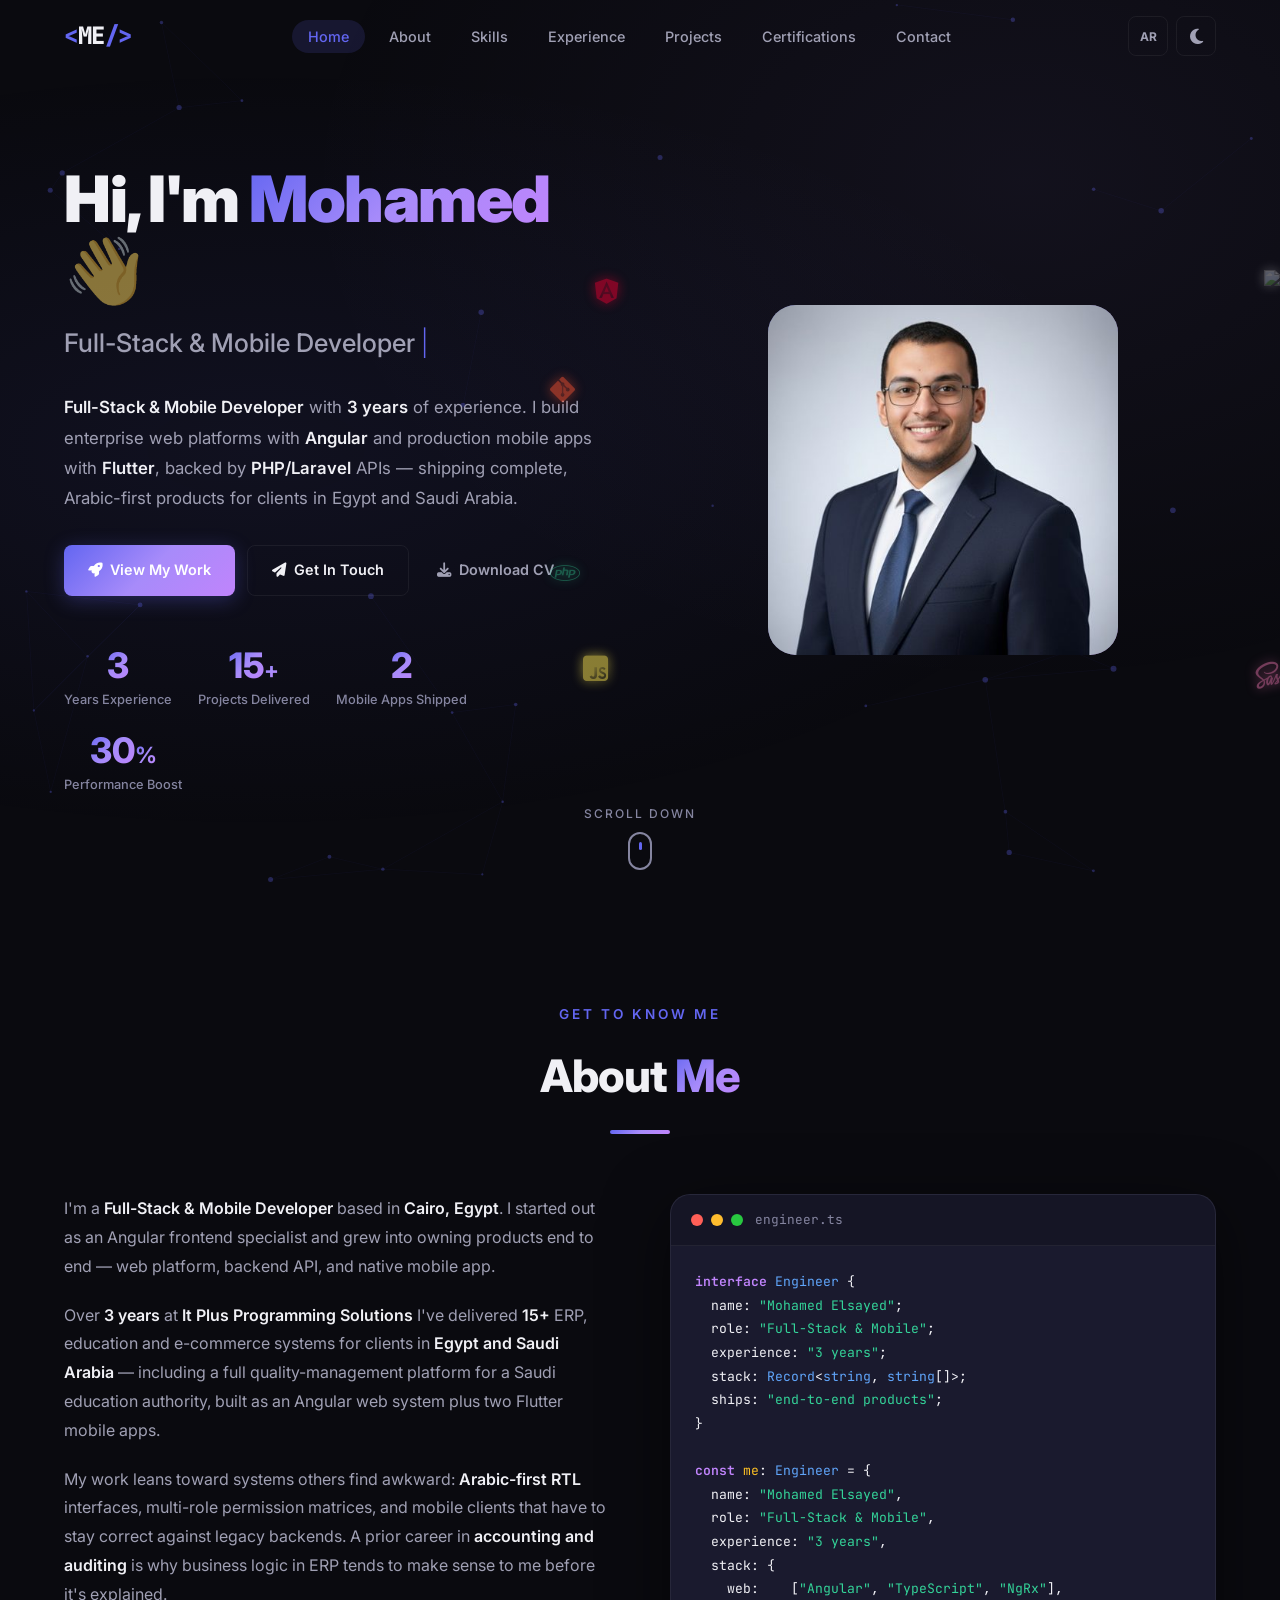
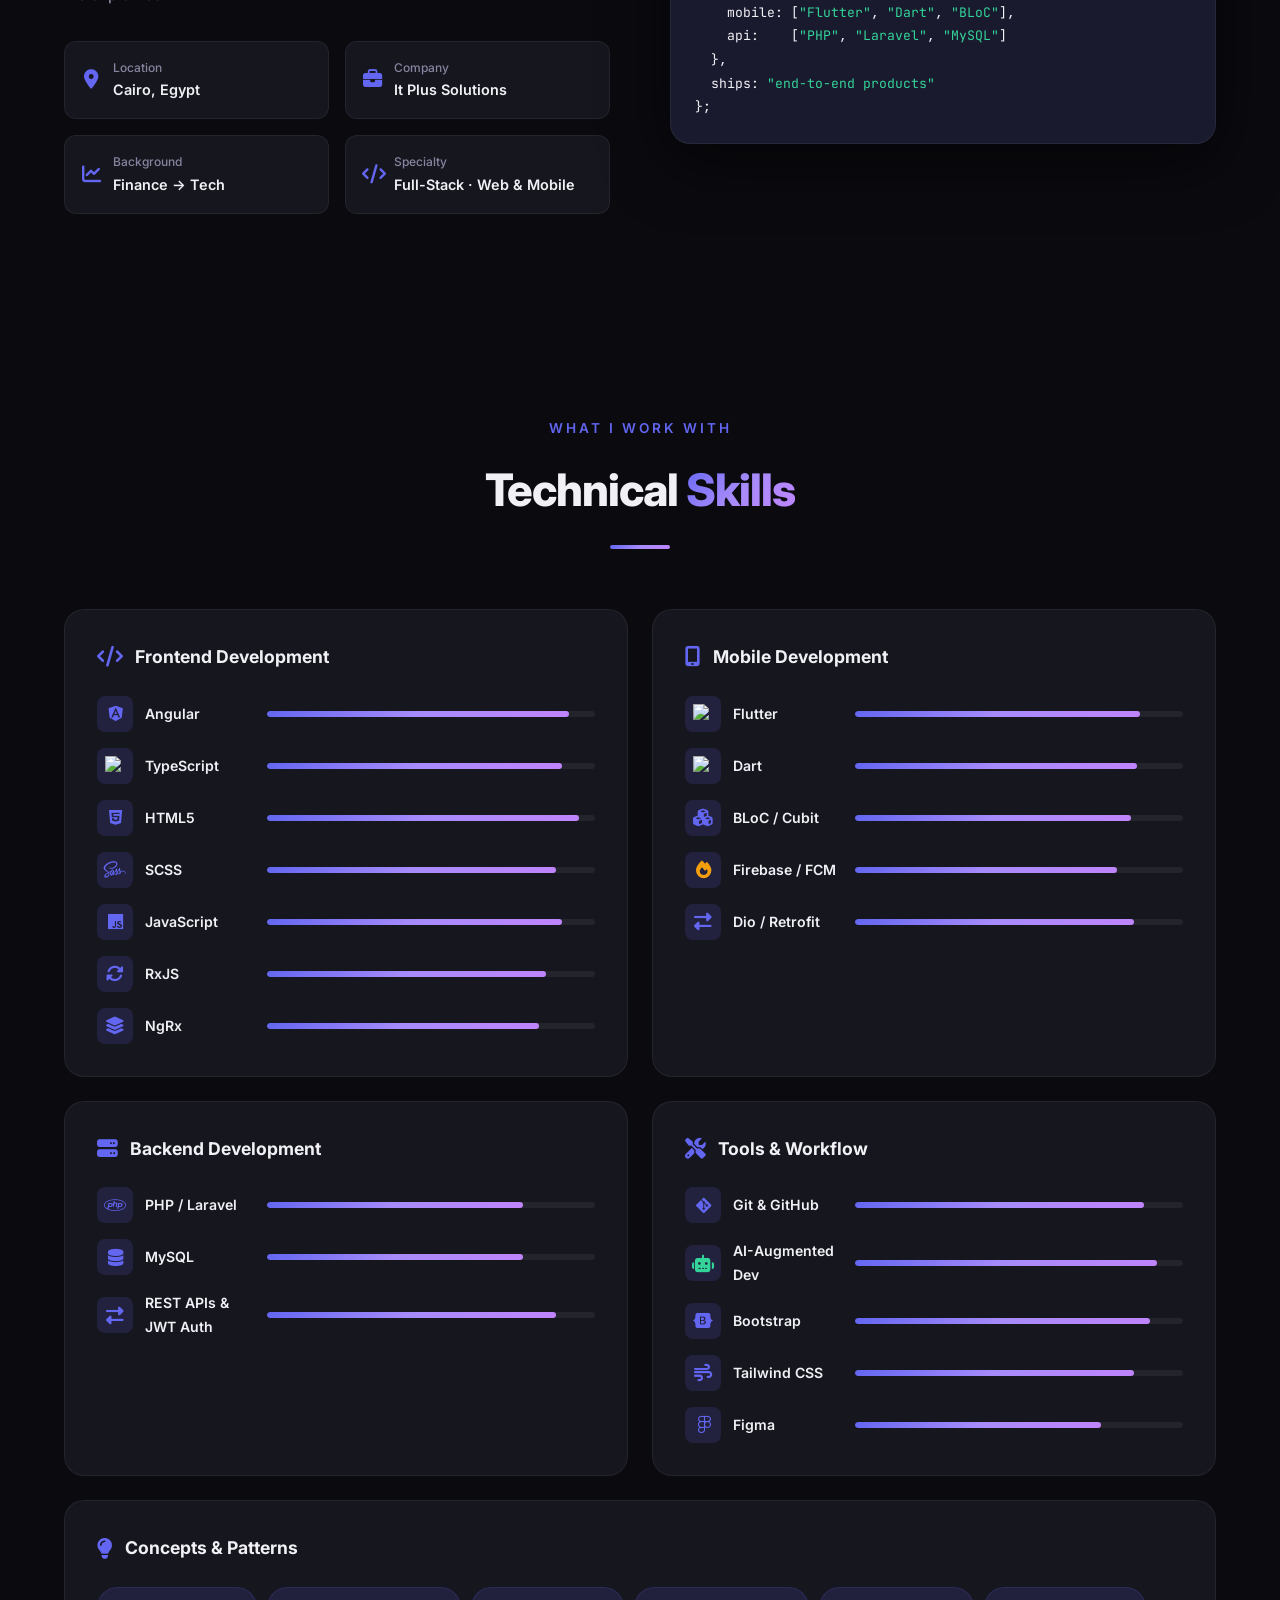
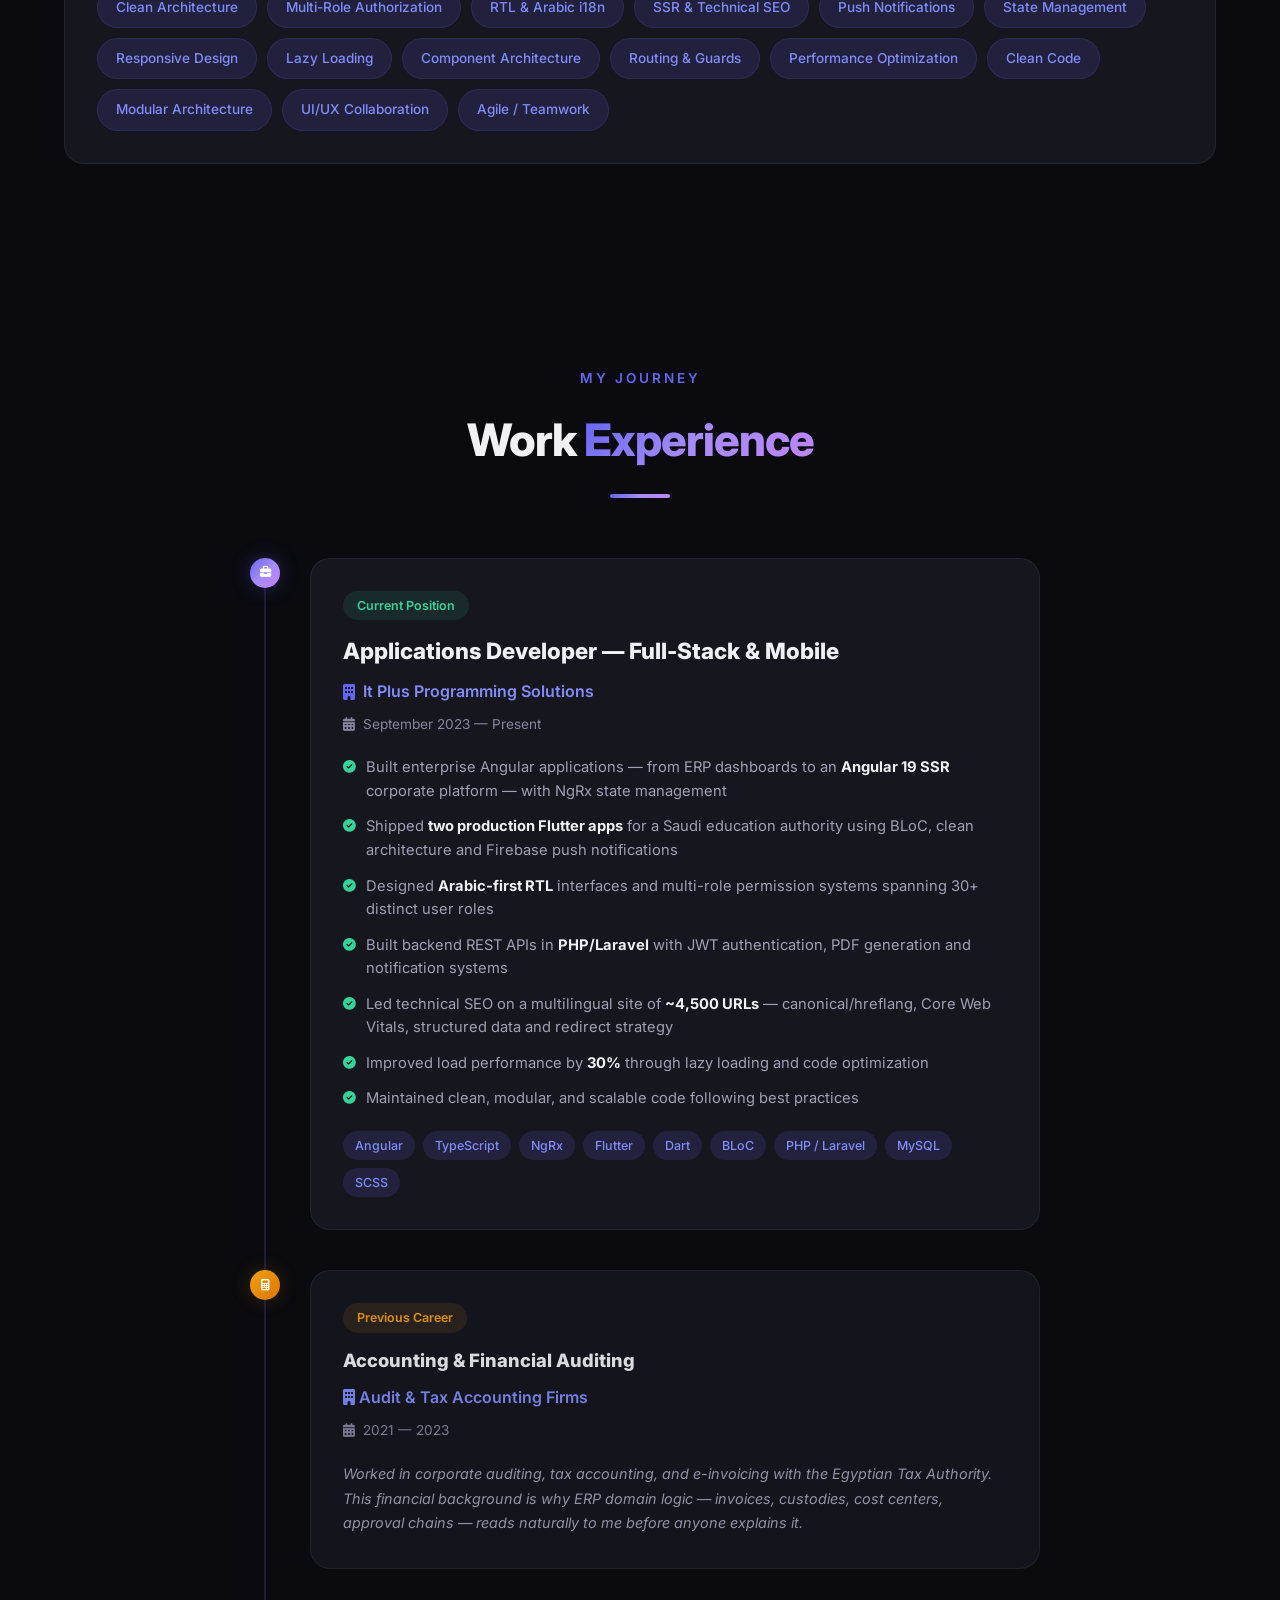
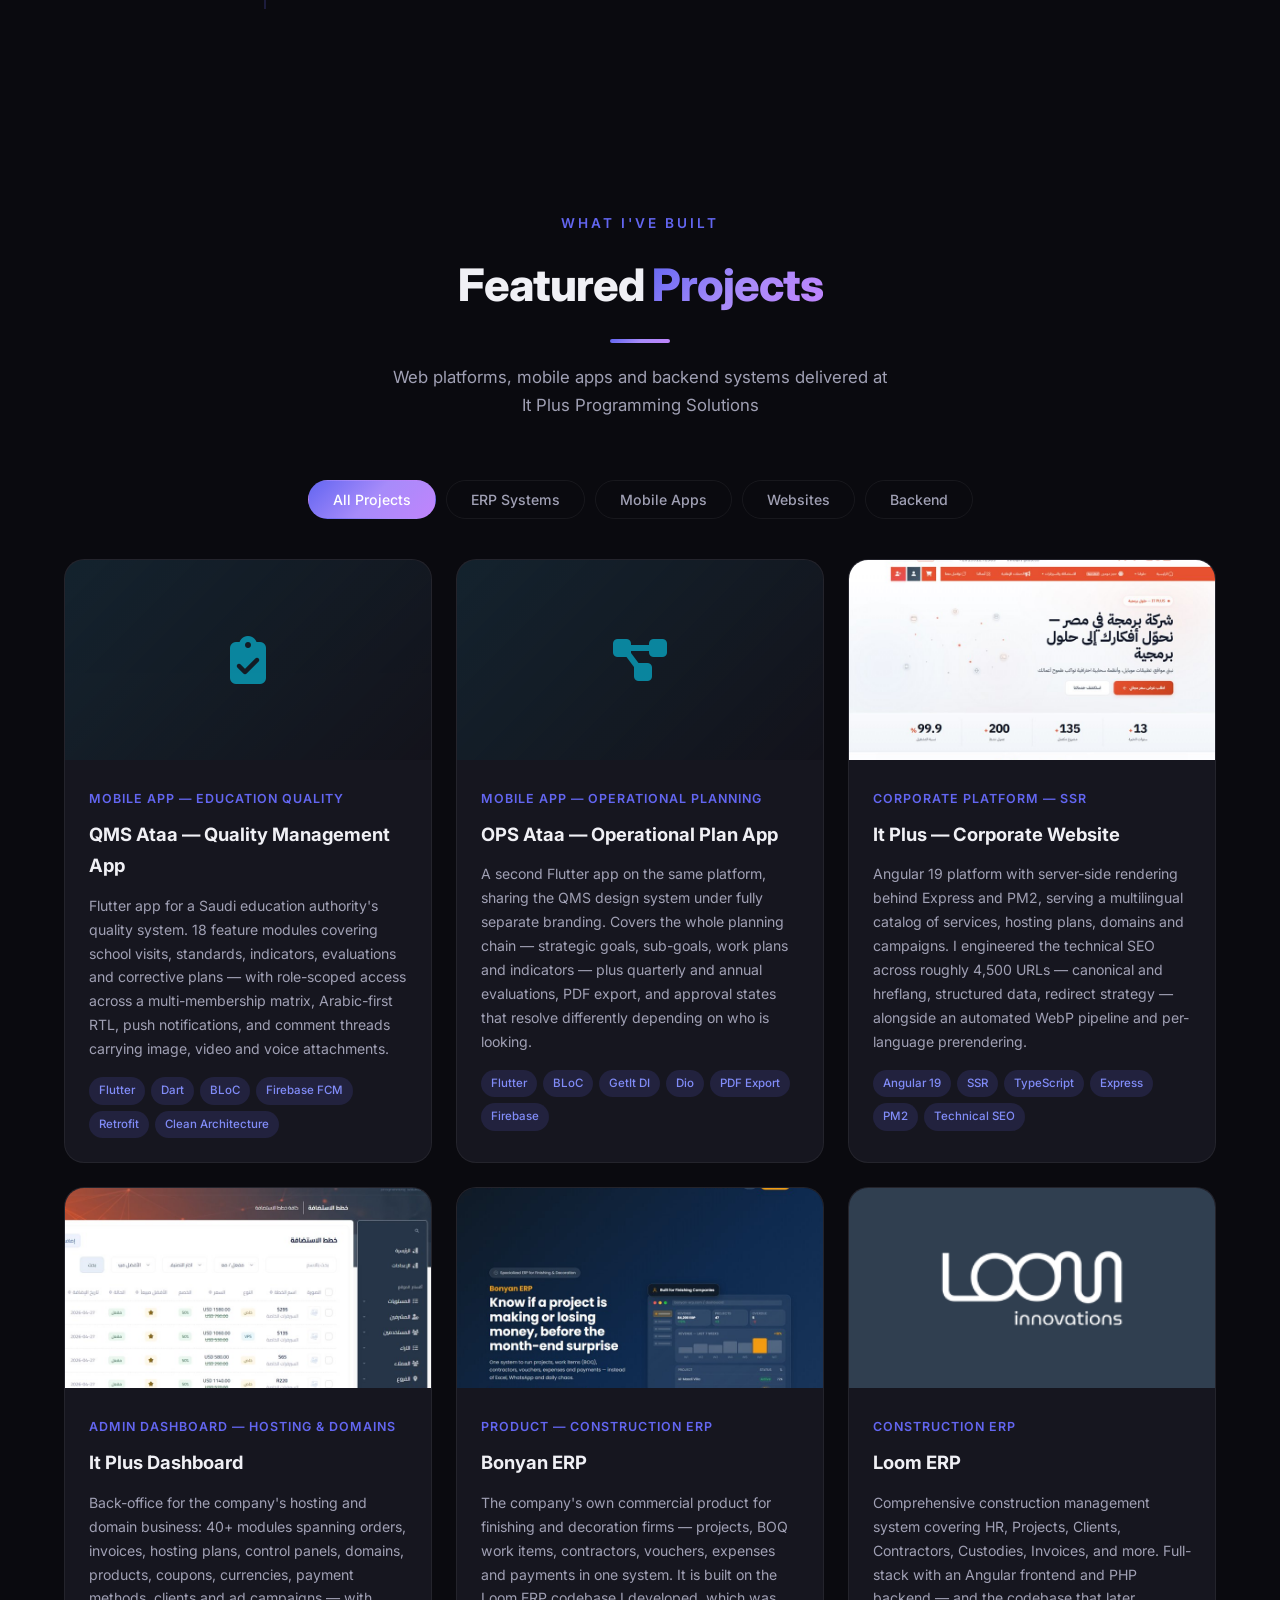
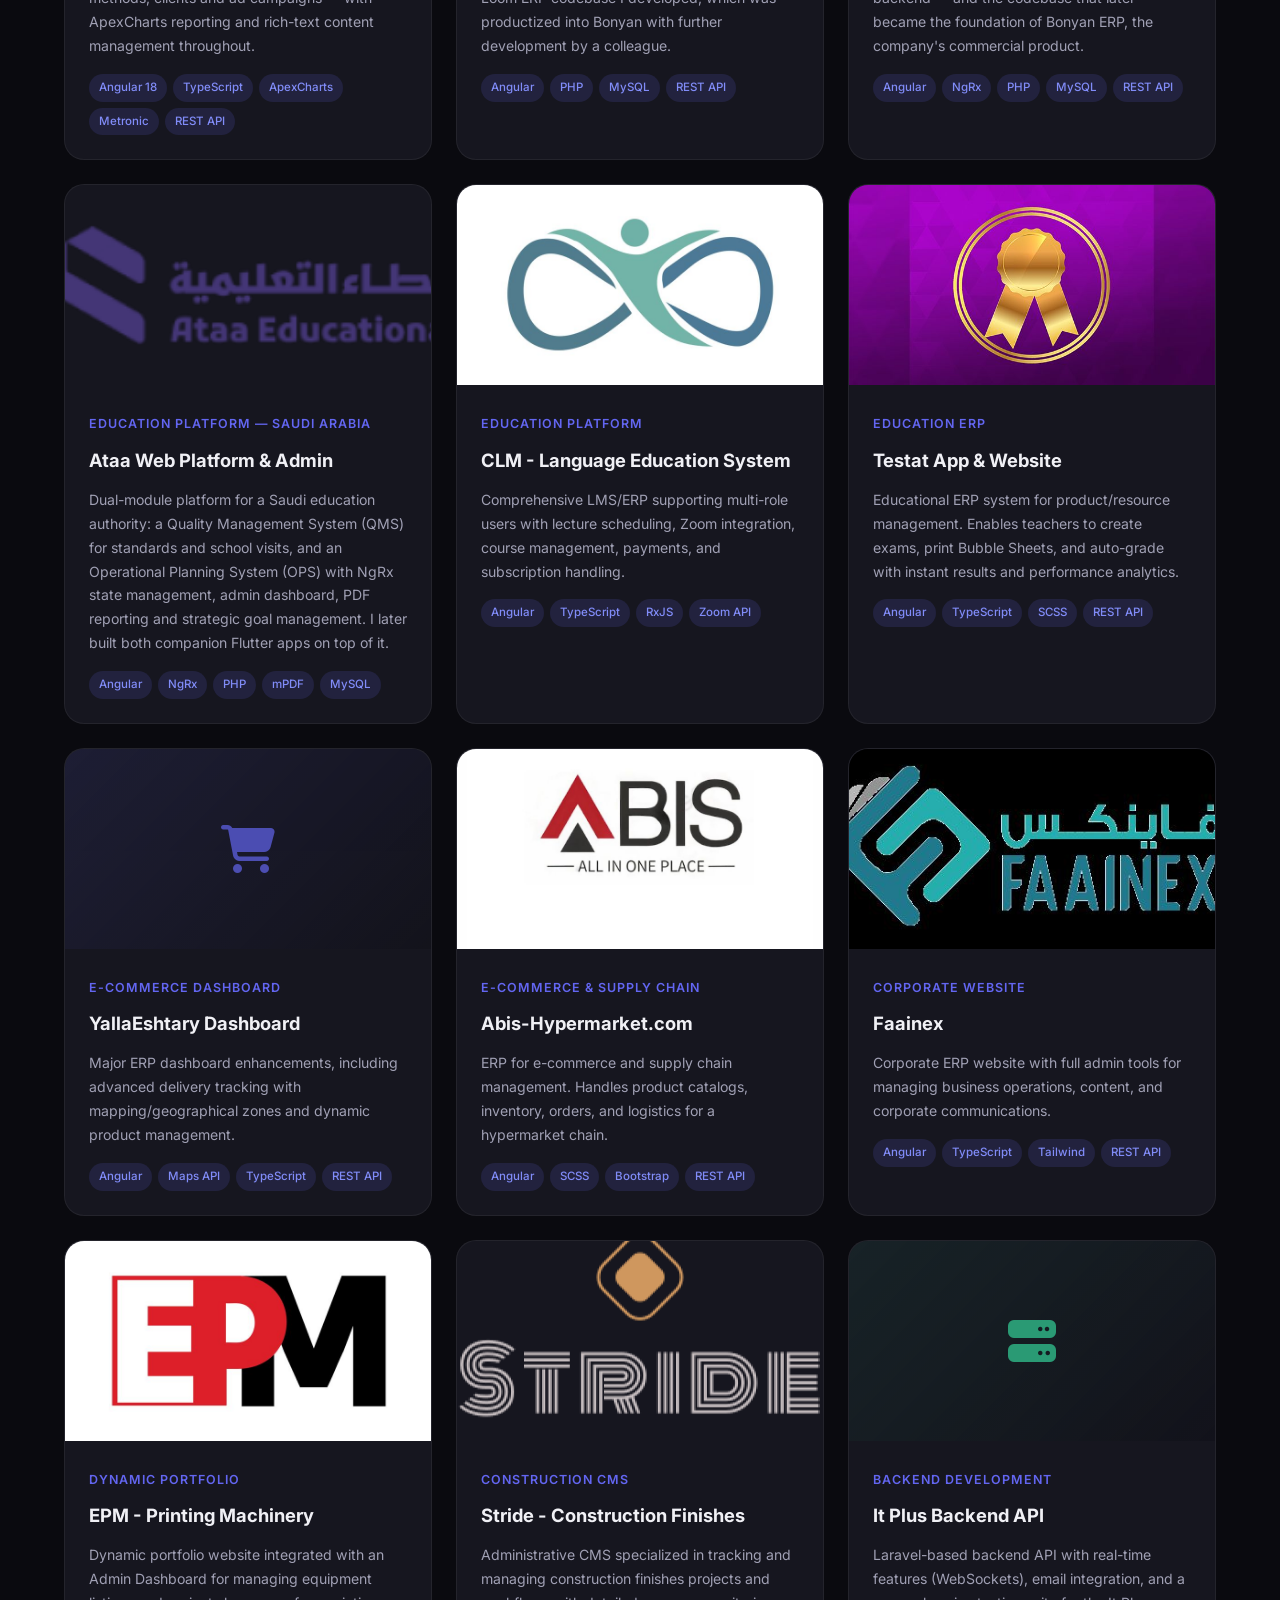
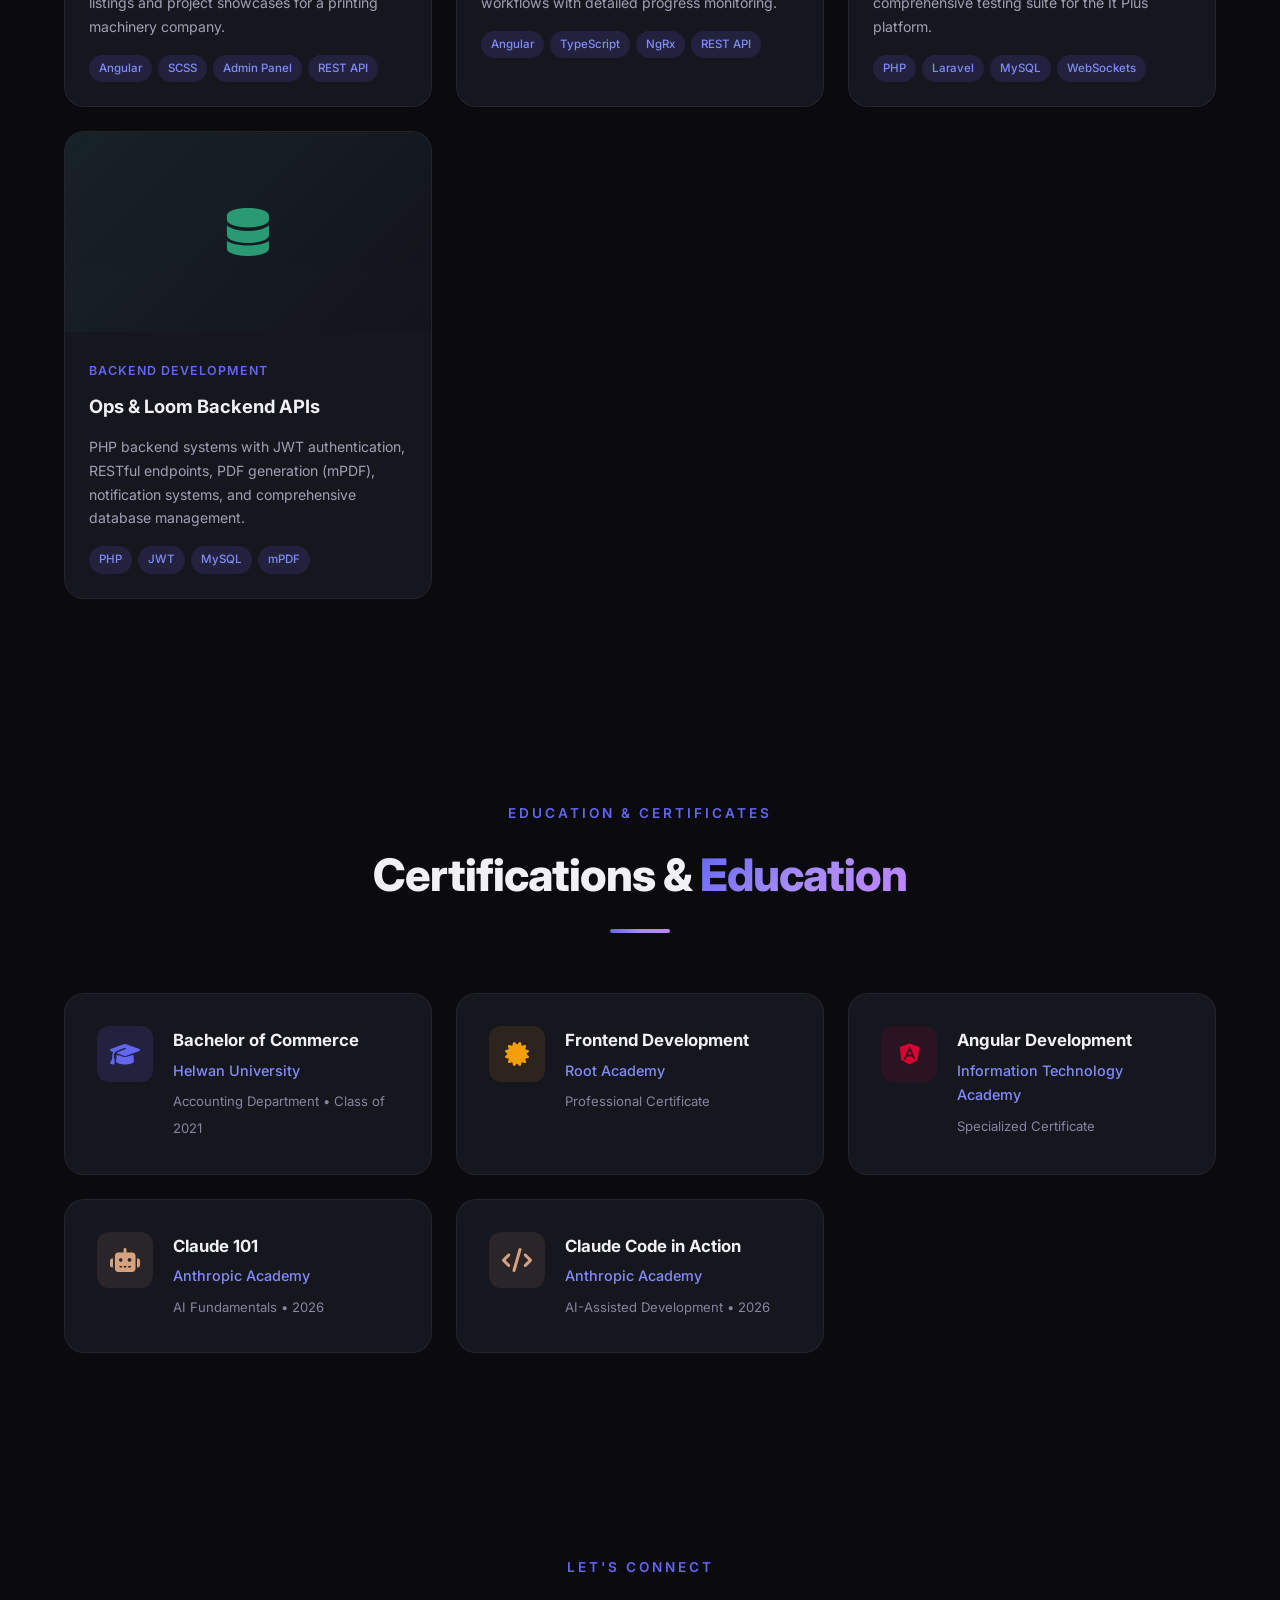
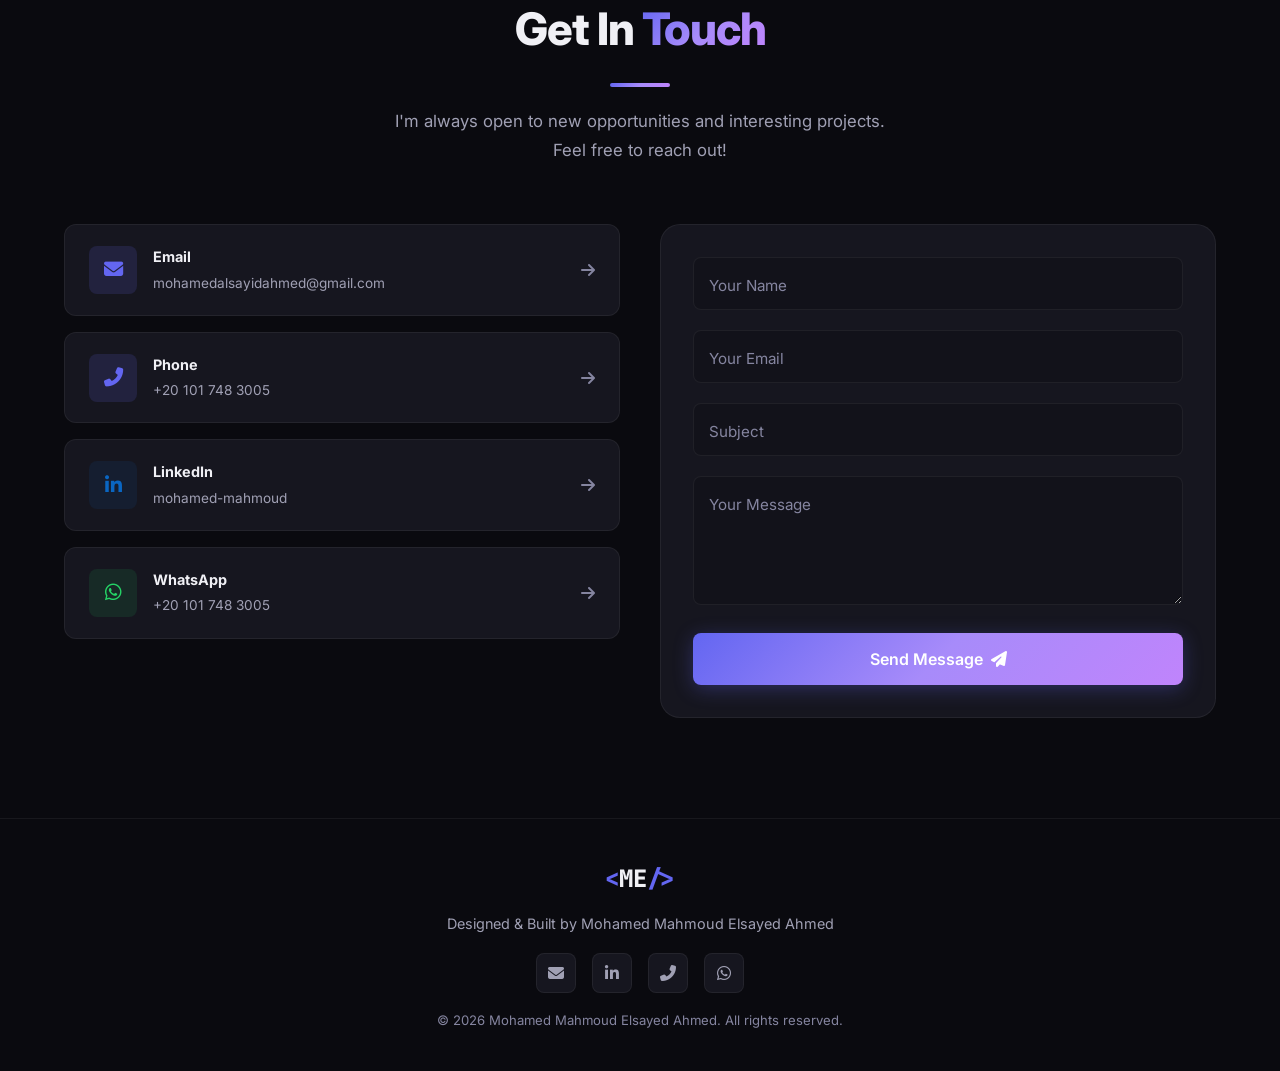
==== commit 8a1e6710: "Shorten the name in link previews, keep it full for search WhatsApp and LinkedIn read og:title; Goog" ====
--- a/index.html
+++ b/index.html
@@ -20,20 +20,20 @@
     <meta name="robots" content="index, follow">
 
     <!-- Open Graph -->
-    <meta property="og:title" content="Mohamed Mahmoud Elsayed Ahmed | Full-Stack &amp; Mobile Developer">
-    <meta property="og:description" content="Full-Stack &amp; Mobile Developer (محمد محمود السيد أحمد) - Angular, Flutter and PHP/Laravel. 3 years and 15+ delivered ERP, education and e-commerce systems across Egypt and Saudi Arabia.">
+    <meta property="og:title" content="Mohamed Elsayed — Full-Stack &amp; Mobile Developer">
+    <meta property="og:description" content="I build enterprise web platforms with Angular and production mobile apps with Flutter, backed by PHP/Laravel APIs. 15+ ERP, education and e-commerce systems delivered across Egypt and Saudi Arabia.">
     <meta property="og:image" content="https://eng-mohamed-elsayedahmed.github.io/portfolio/assets/img/profile.jpg">
-    <meta property="og:image:alt" content="Mohamed Mahmoud Elsayed Ahmed - Full-Stack &amp; Mobile Developer">
+    <meta property="og:image:alt" content="Mohamed Elsayed — Full-Stack &amp; Mobile Developer">
     <meta property="og:type" content="website">
     <meta property="og:url" content="https://eng-mohamed-elsayedahmed.github.io/portfolio/">
-    <meta property="og:site_name" content="Mohamed Mahmoud - Full-Stack &amp; Mobile Developer Portfolio">
+    <meta property="og:site_name" content="Mohamed Elsayed — Portfolio">
     <meta property="og:locale" content="en_US">
     <meta property="og:locale:alternate" content="ar_EG">
 
     <!-- Twitter Card -->
     <meta name="twitter:card" content="summary_large_image">
-    <meta name="twitter:title" content="Mohamed Mahmoud Elsayed Ahmed | Full-Stack &amp; Mobile Developer">
-    <meta name="twitter:description" content="Full-Stack &amp; Mobile Developer - Angular, Flutter, Laravel. Enterprise web platforms and production mobile apps. Cairo, Egypt.">
+    <meta name="twitter:title" content="Mohamed Elsayed — Full-Stack &amp; Mobile Developer">
+    <meta name="twitter:description" content="Angular, Flutter and PHP/Laravel. Enterprise web platforms and production mobile apps, built in Cairo for clients across Egypt and Saudi Arabia.">
     <meta name="twitter:image" content="https://eng-mohamed-elsayedahmed.github.io/portfolio/assets/img/profile.jpg">
 
     <!-- Structured Data (JSON-LD) -->
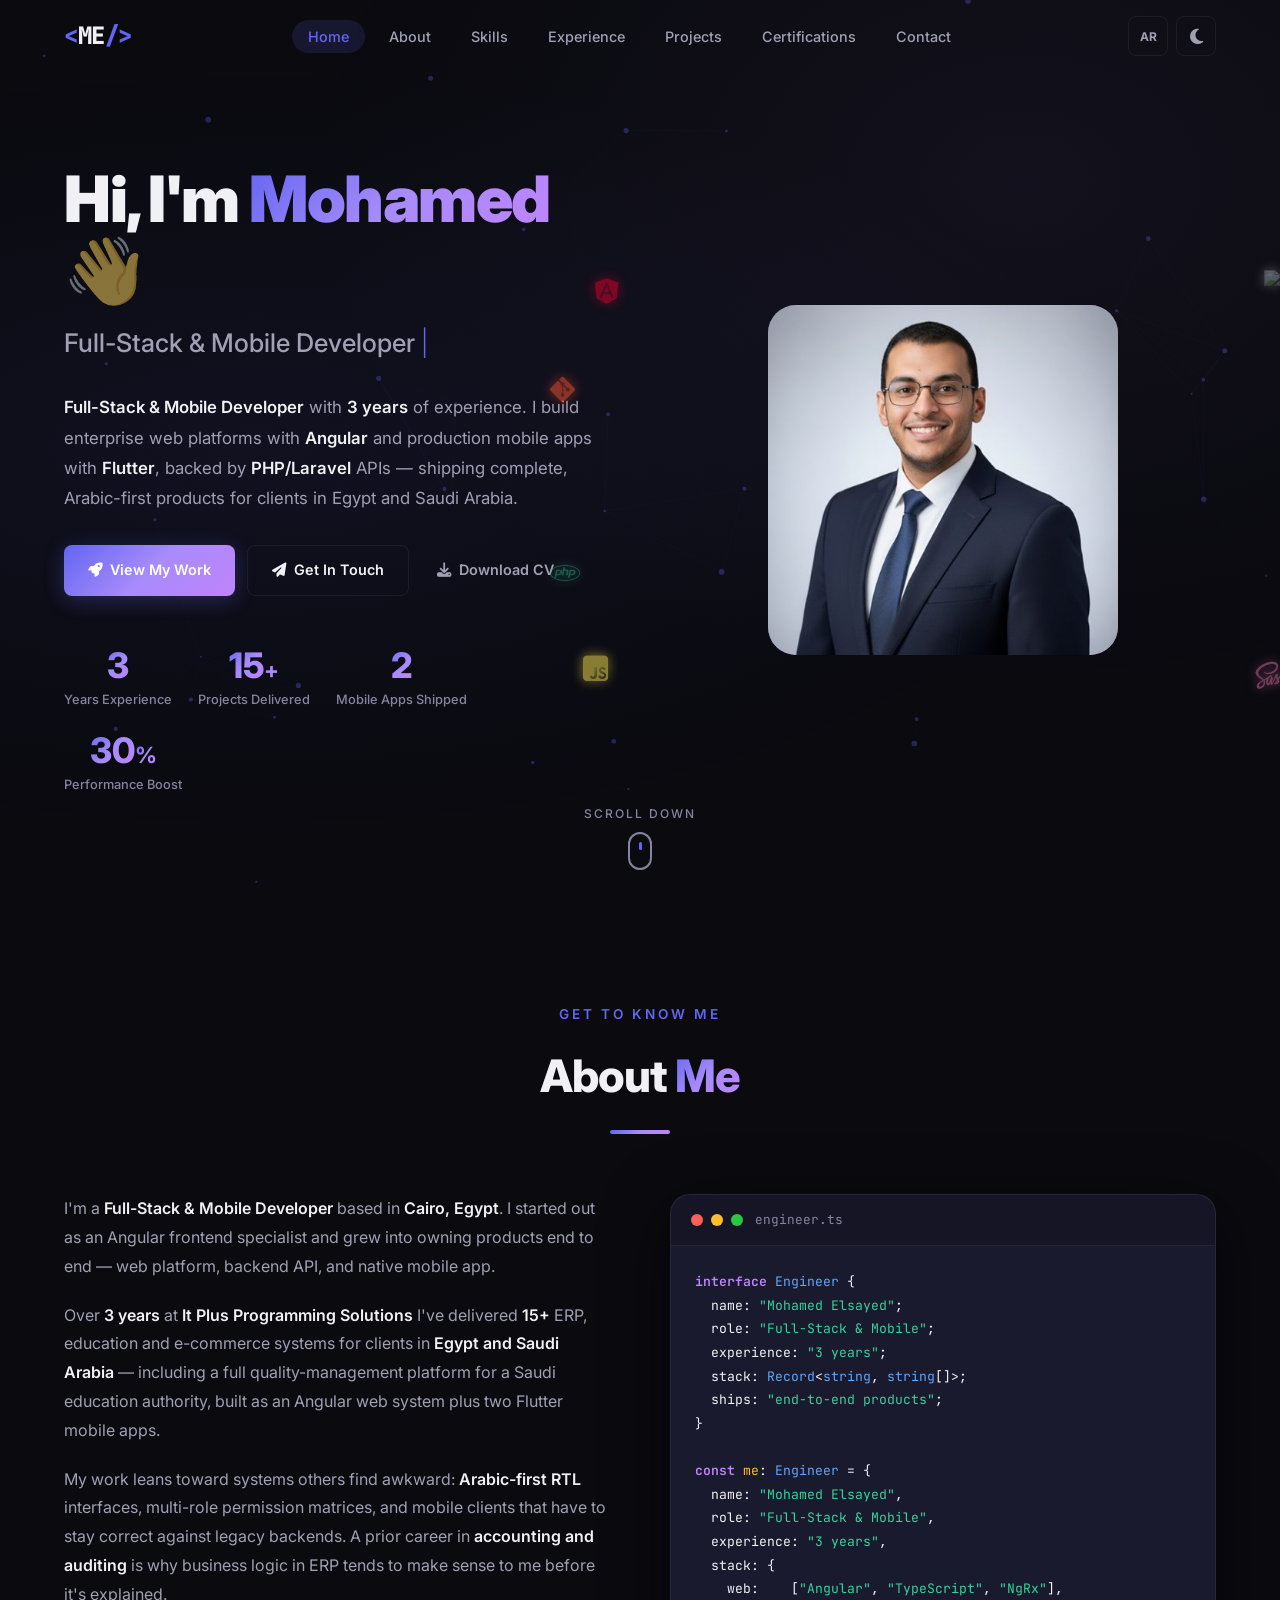
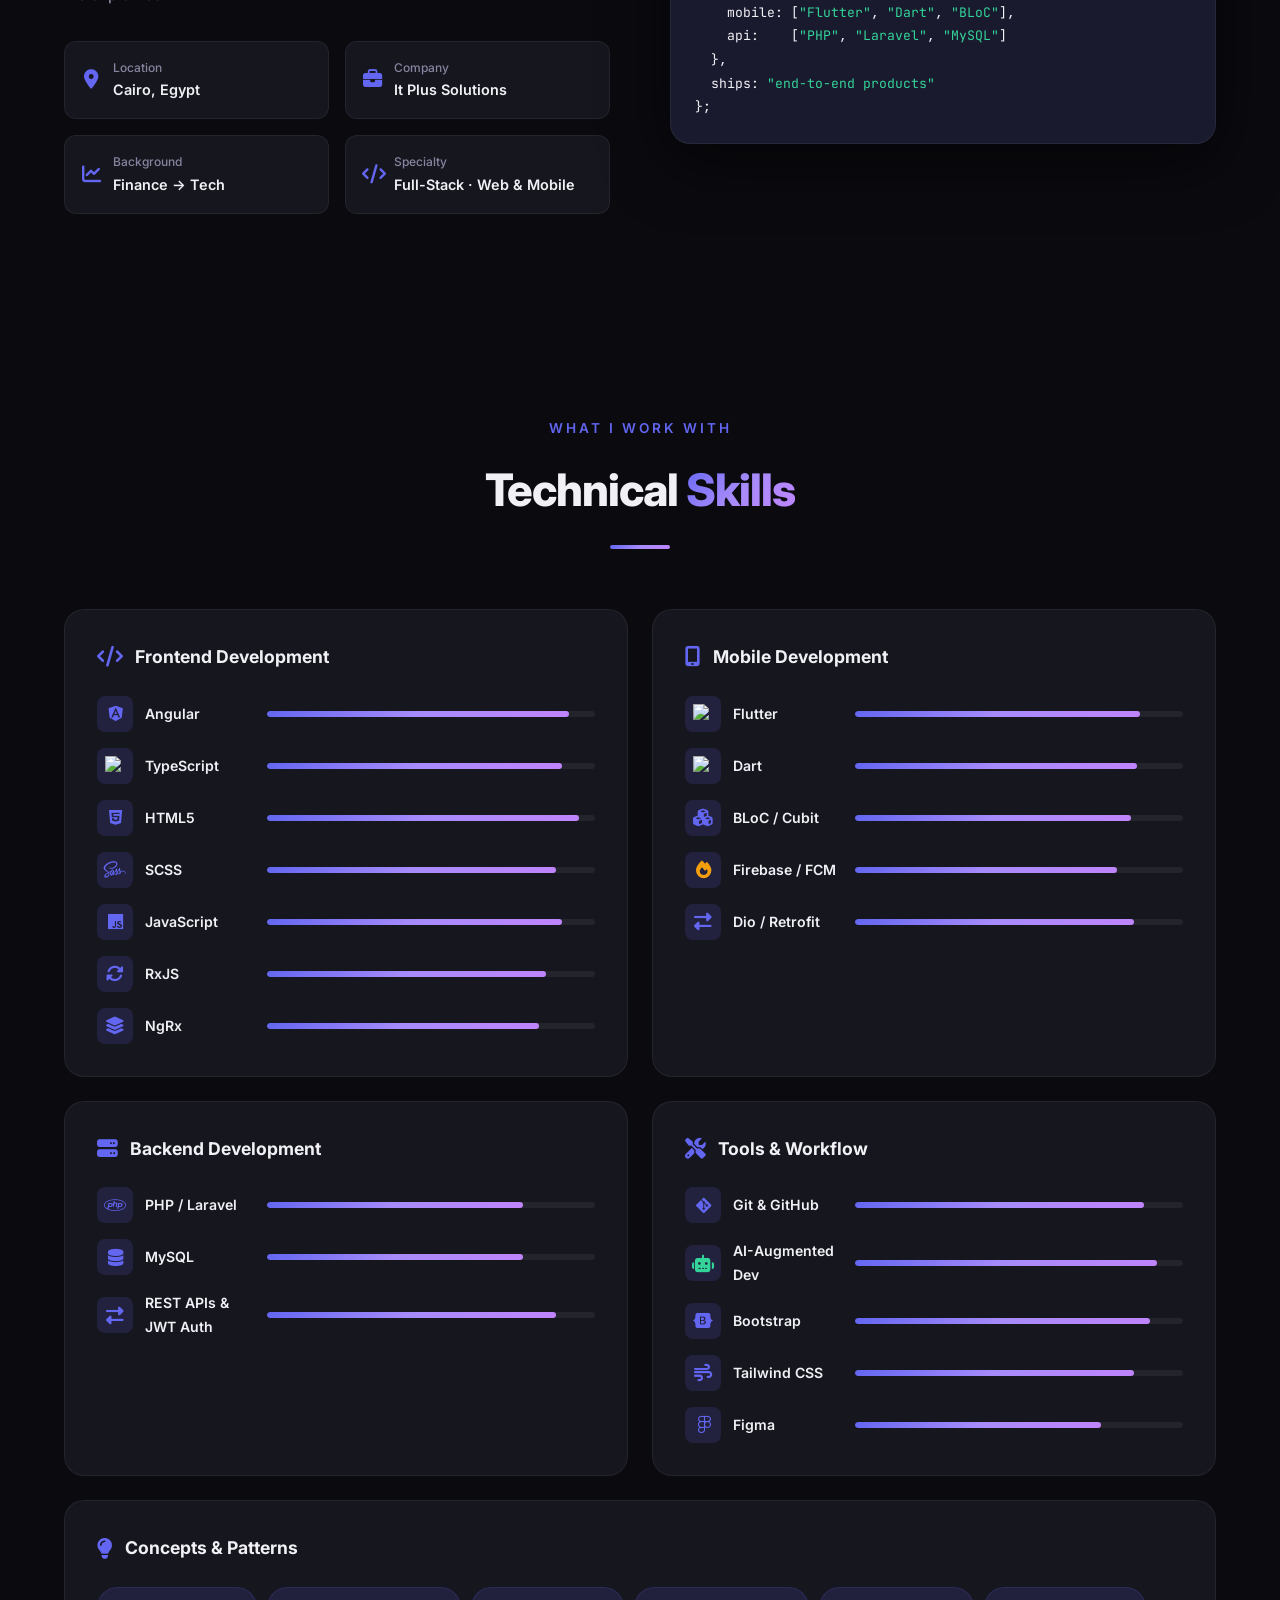
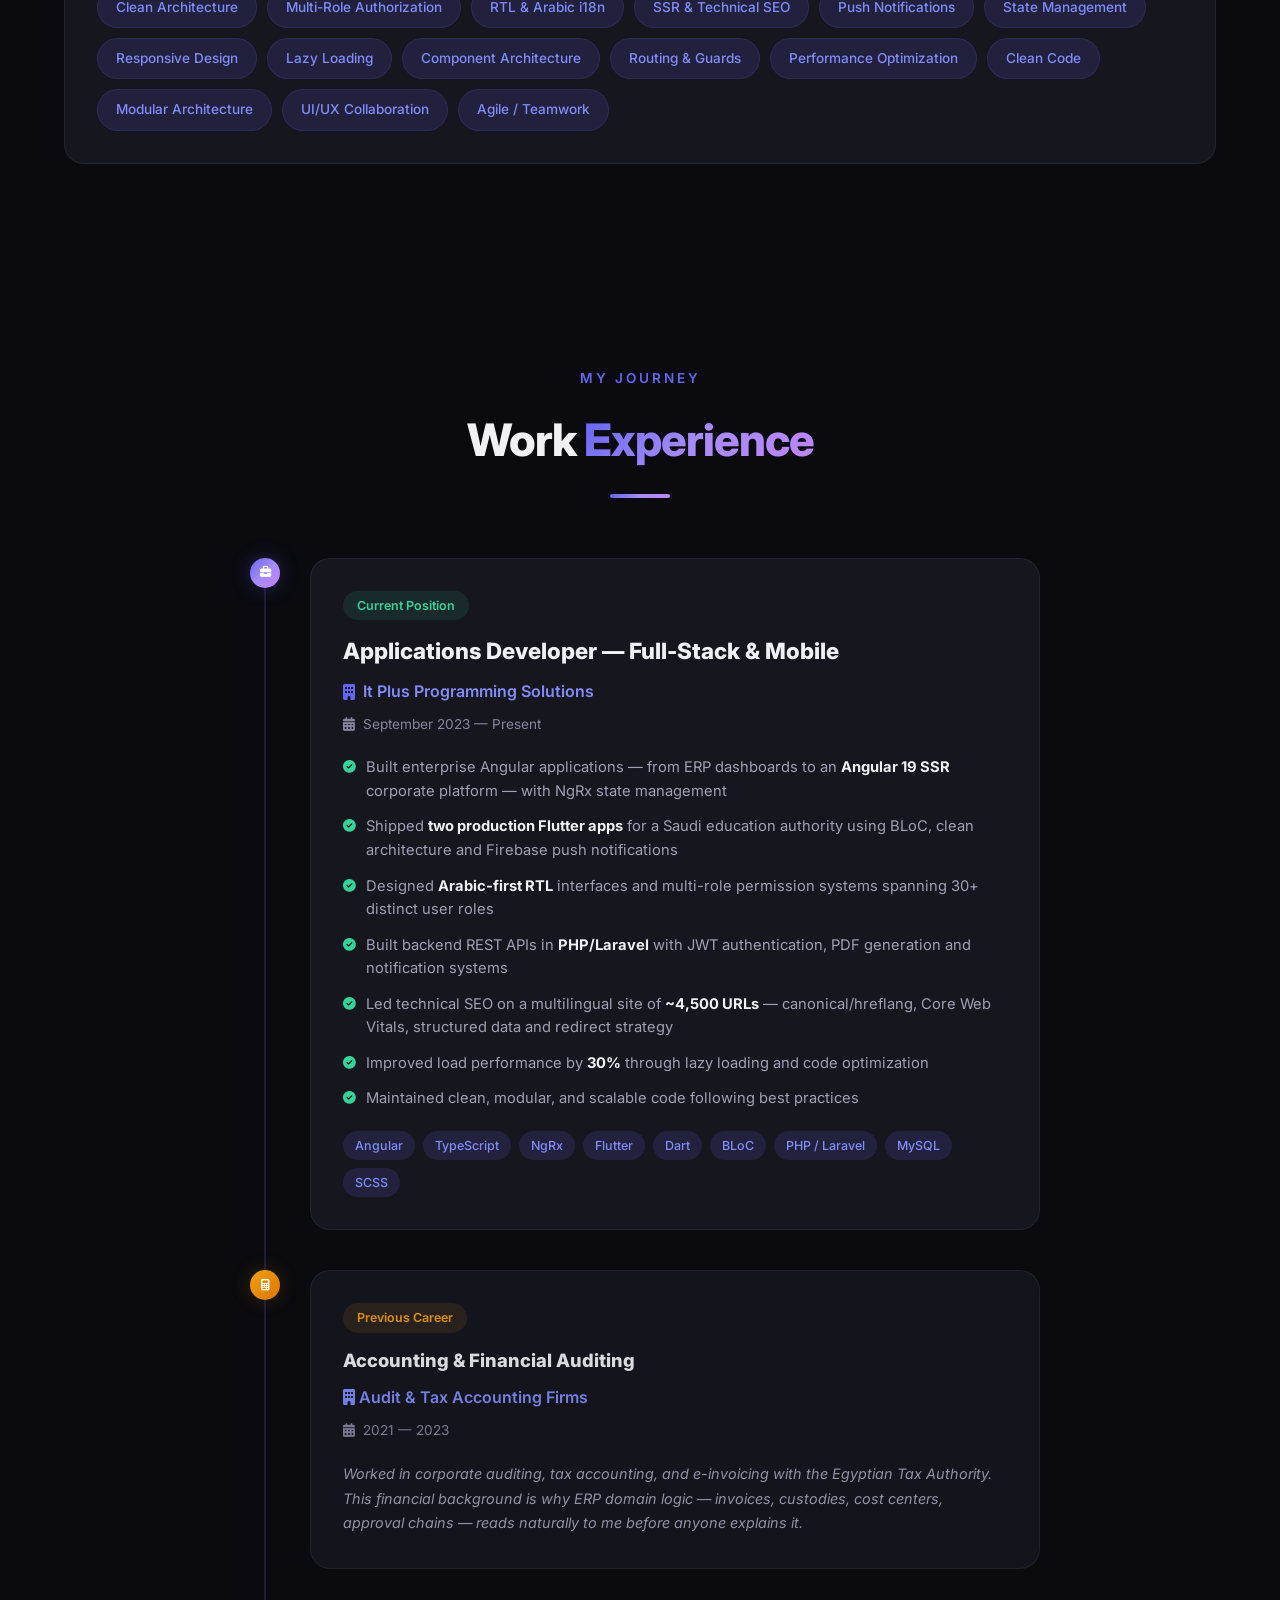
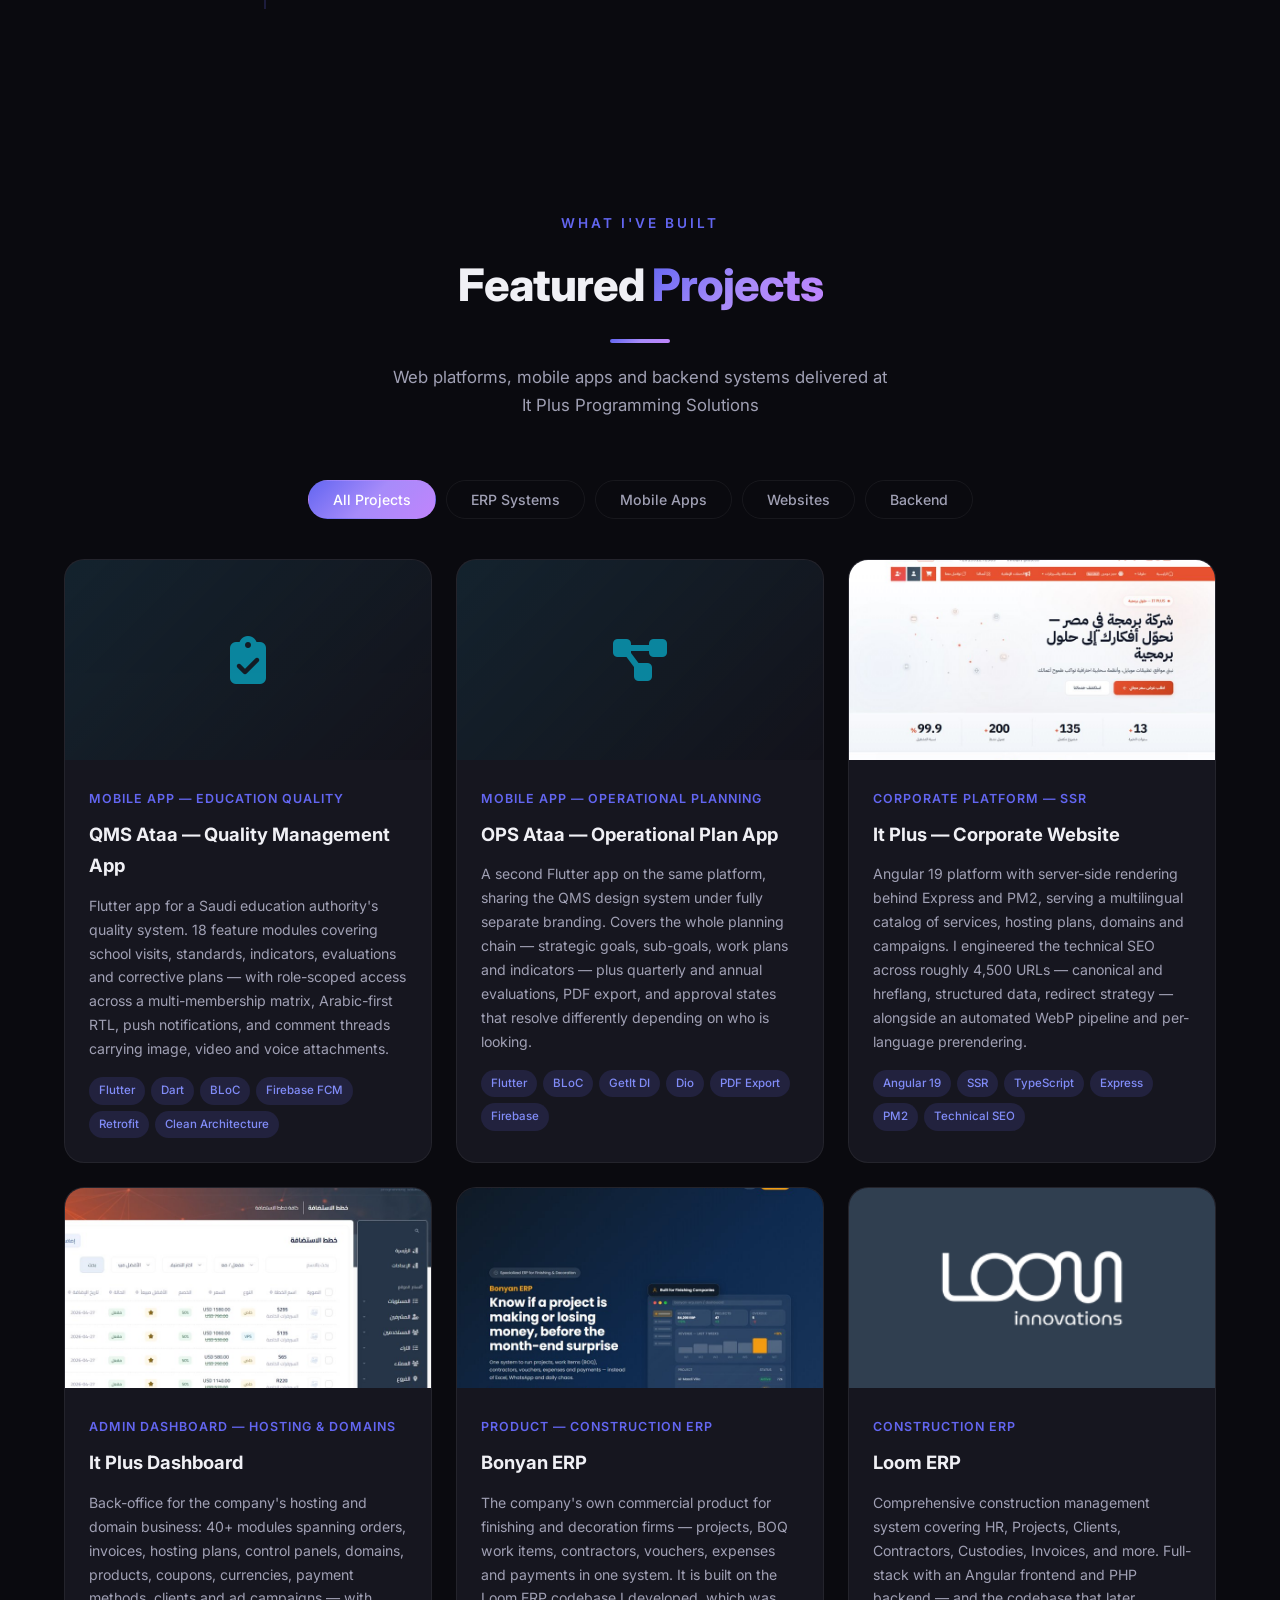
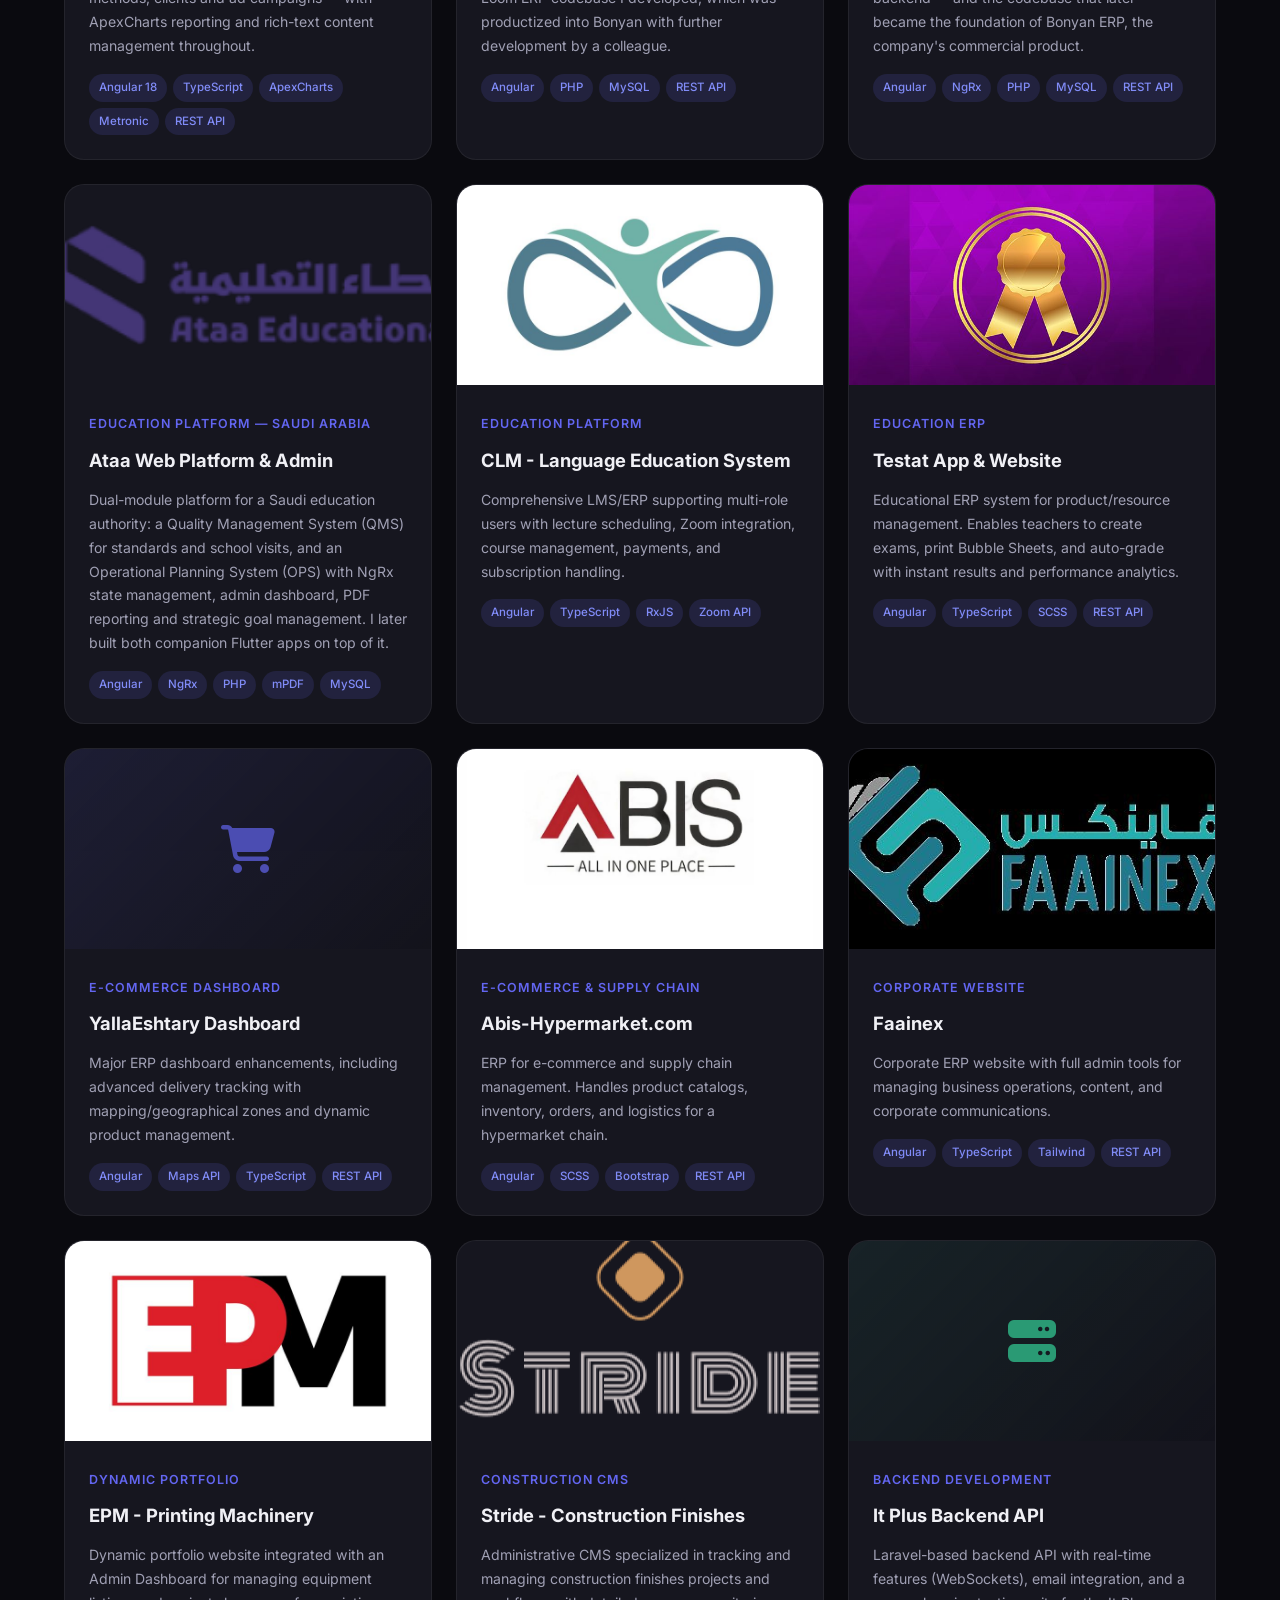
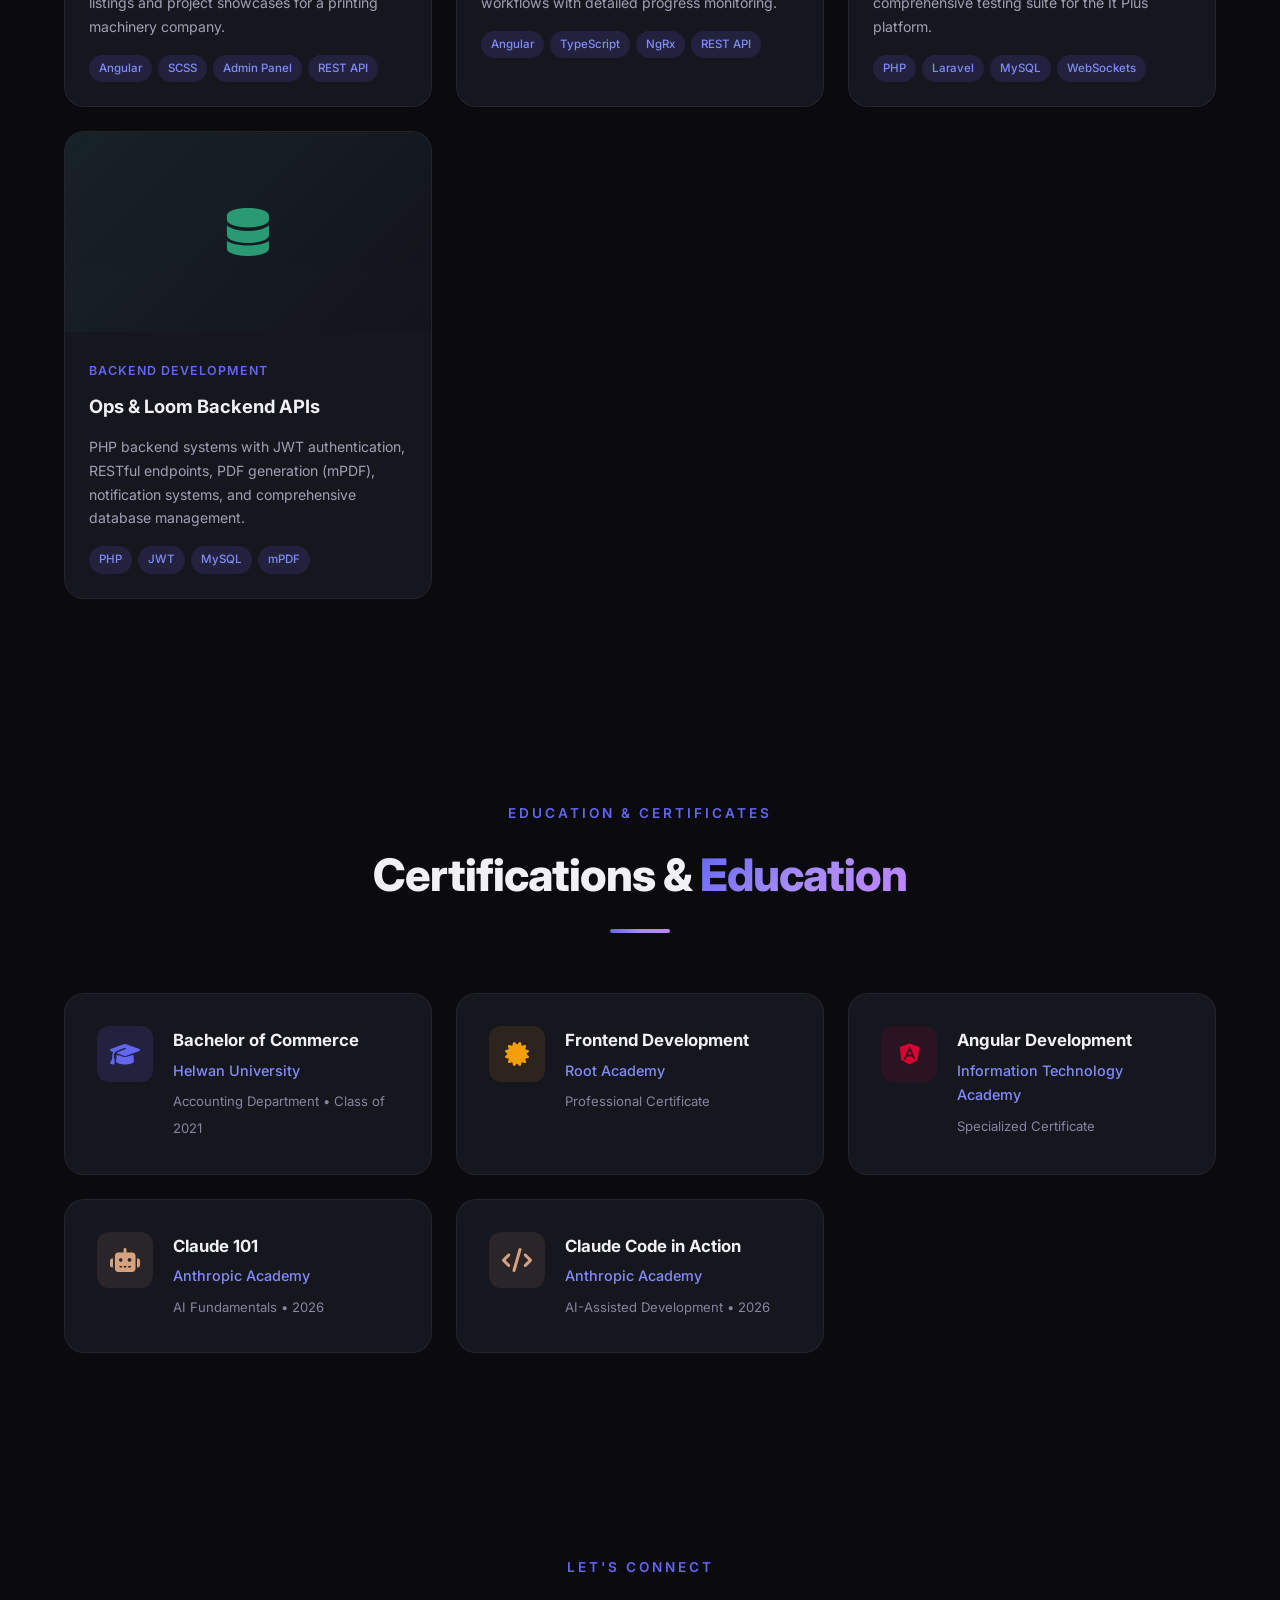
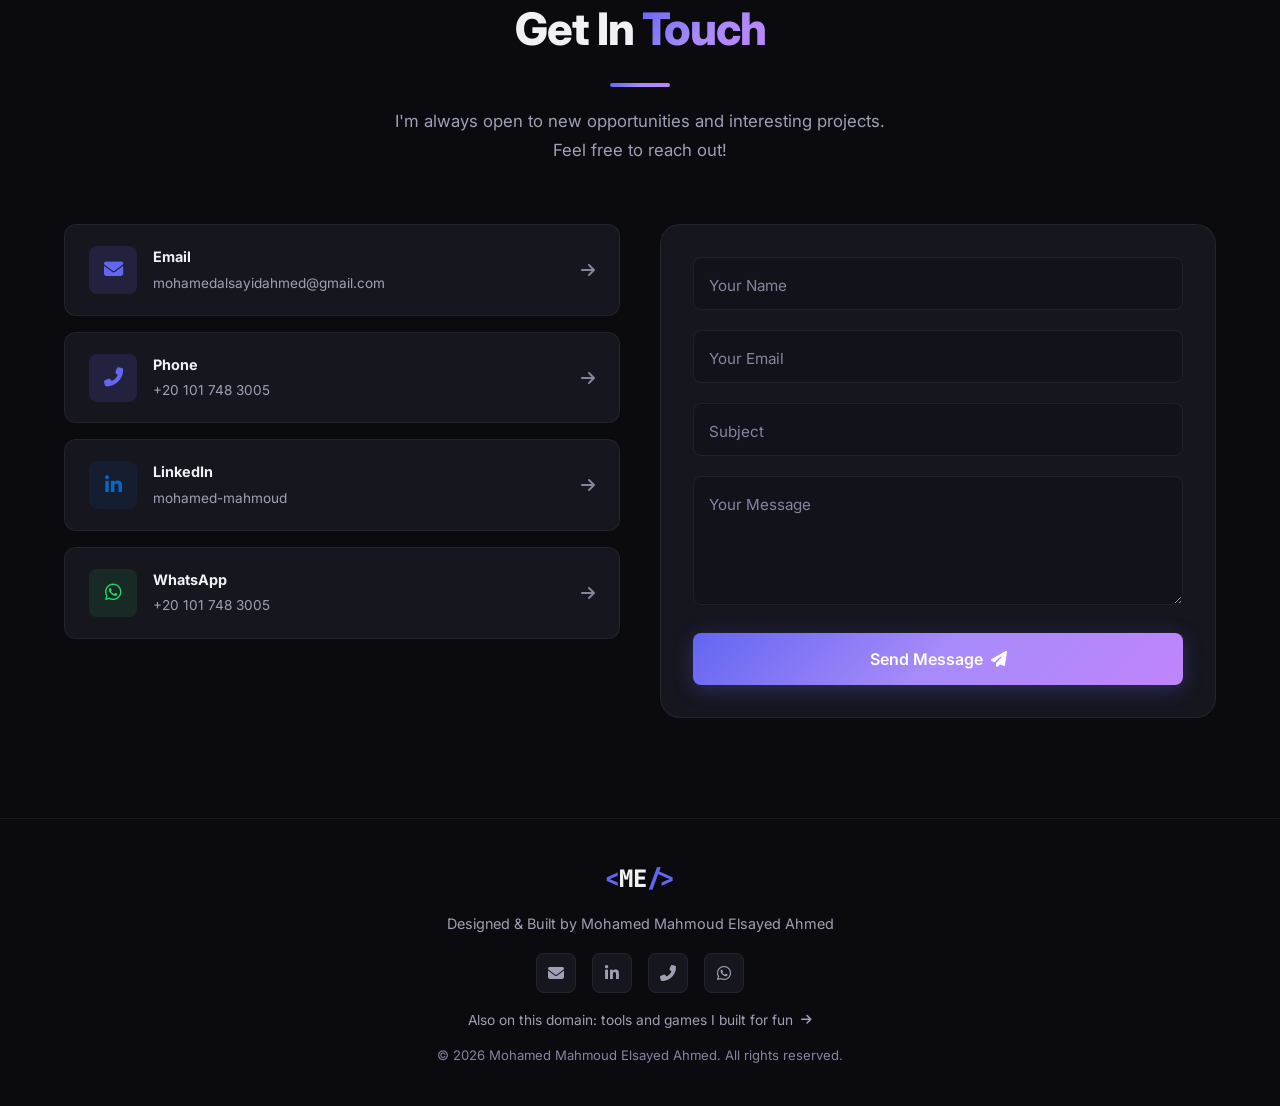
==== commit c235f033: "Link from the portfolio footer to the tools and games The root of the domain now hosts a set of smal" ====
--- a/index.html
+++ b/index.html
@@ -1049,6 +1049,7 @@
                     <a href="tel:+201017483005" aria-label="Phone"><i class="fas fa-phone-alt"></i></a>
                     <a href="https://wa.me/201017483005" target="_blank" rel="noopener" aria-label="WhatsApp"><i class="fab fa-whatsapp"></i></a>
                 </div>
+                <p class="footer-lab"><a href="/"><span data-i18n="footer.lab">Also on this domain: tools and games I built for fun</span> <i class="fas fa-arrow-right"></i></a></p>
                 <p class="footer-copyright">&copy; 2026 Mohamed Mahmoud Elsayed Ahmed. <span data-i18n="footer.rights">All rights reserved.</span></p>
             </div>
         </div>
--- a/style.css
+++ b/style.css
@@ -2081,3 +2081,18 @@
     .contact-card { flex-direction: column; text-align: center; }
     .contact-arrow { display: none; }
 }
+
+
+/* link across to the tools and games hosted on the same domain */
+.footer-lab { margin: 0 0 0.75rem; font-size: 0.86rem; }
+.footer-lab a {
+    color: var(--text-secondary, #9a9ab0);
+    text-decoration: none;
+    display: inline-flex;
+    align-items: center;
+    gap: 0.45rem;
+    transition: color 0.2s ease, gap 0.2s ease;
+}
+.footer-lab a:hover { color: var(--accent-primary, #6366f1); gap: 0.7rem; }
+.footer-lab i { font-size: 0.75rem; }
+[dir="rtl"] .footer-lab i { transform: rotate(180deg); }
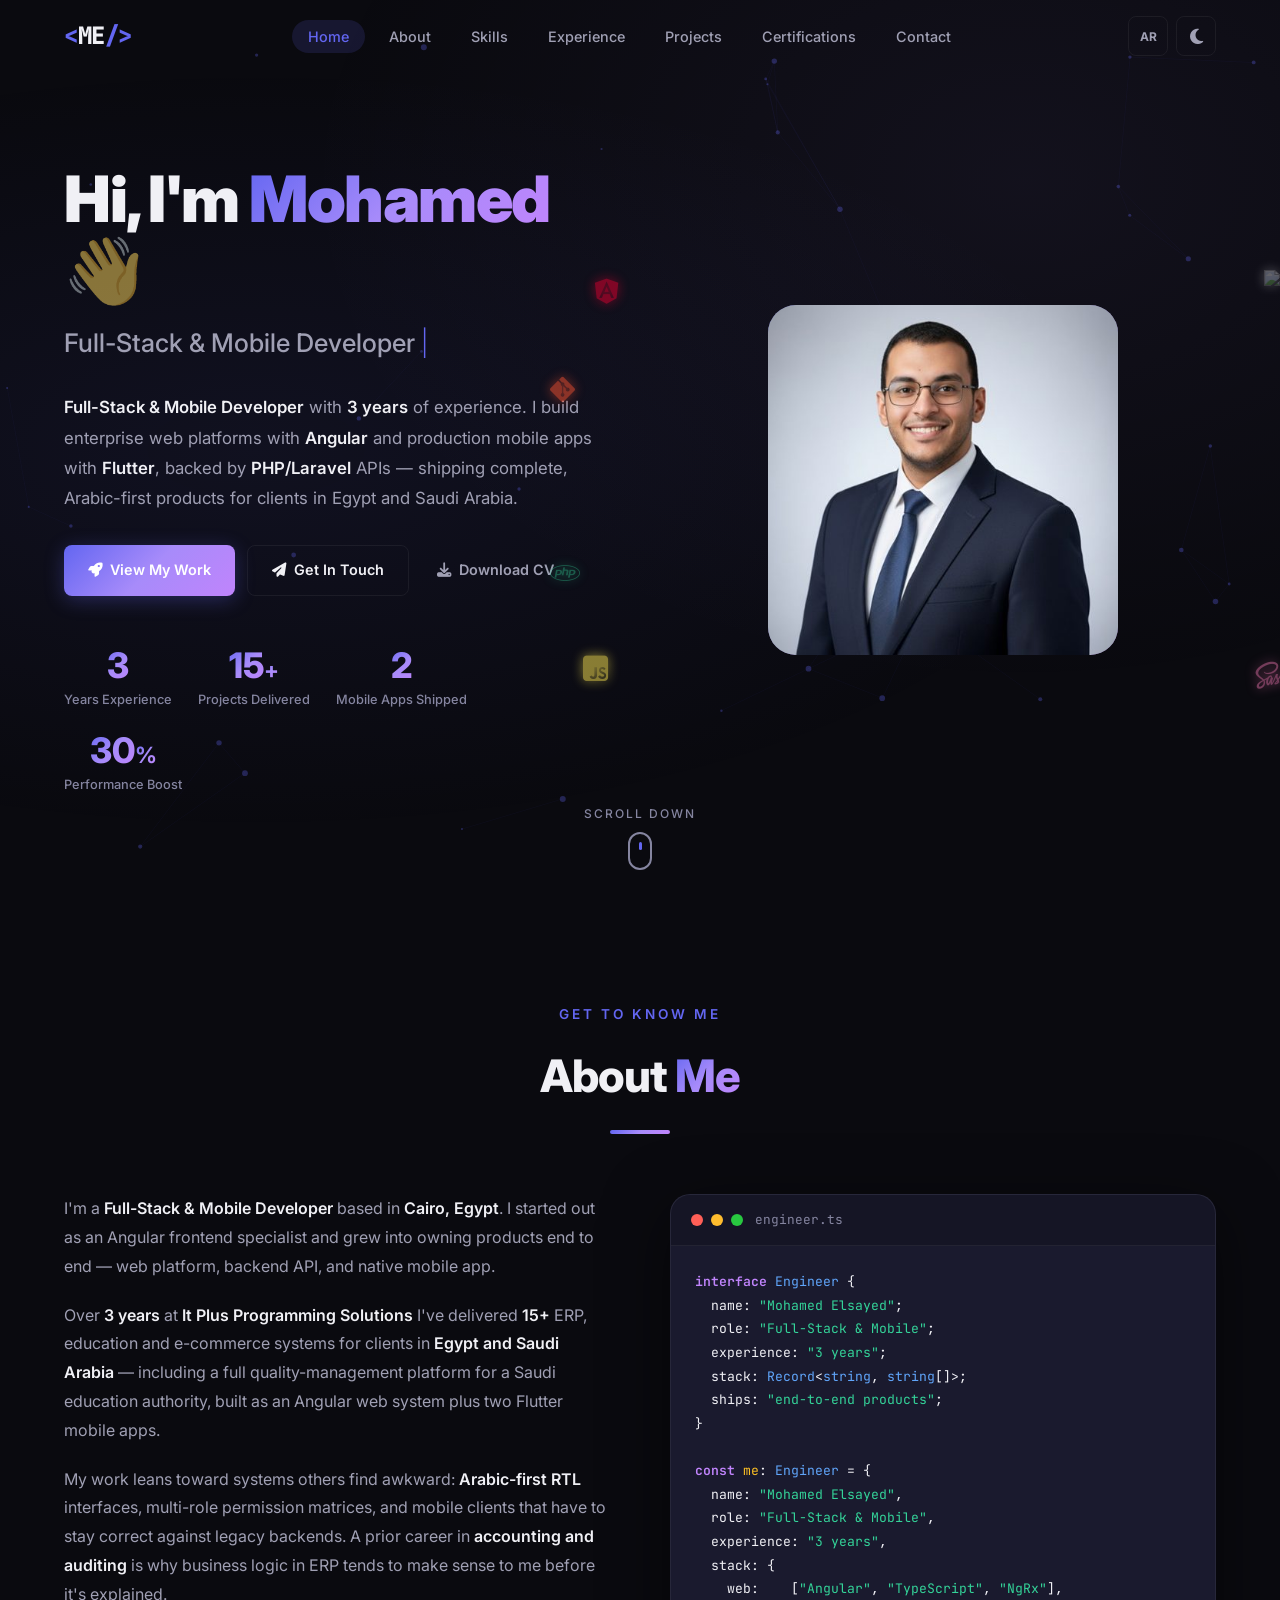
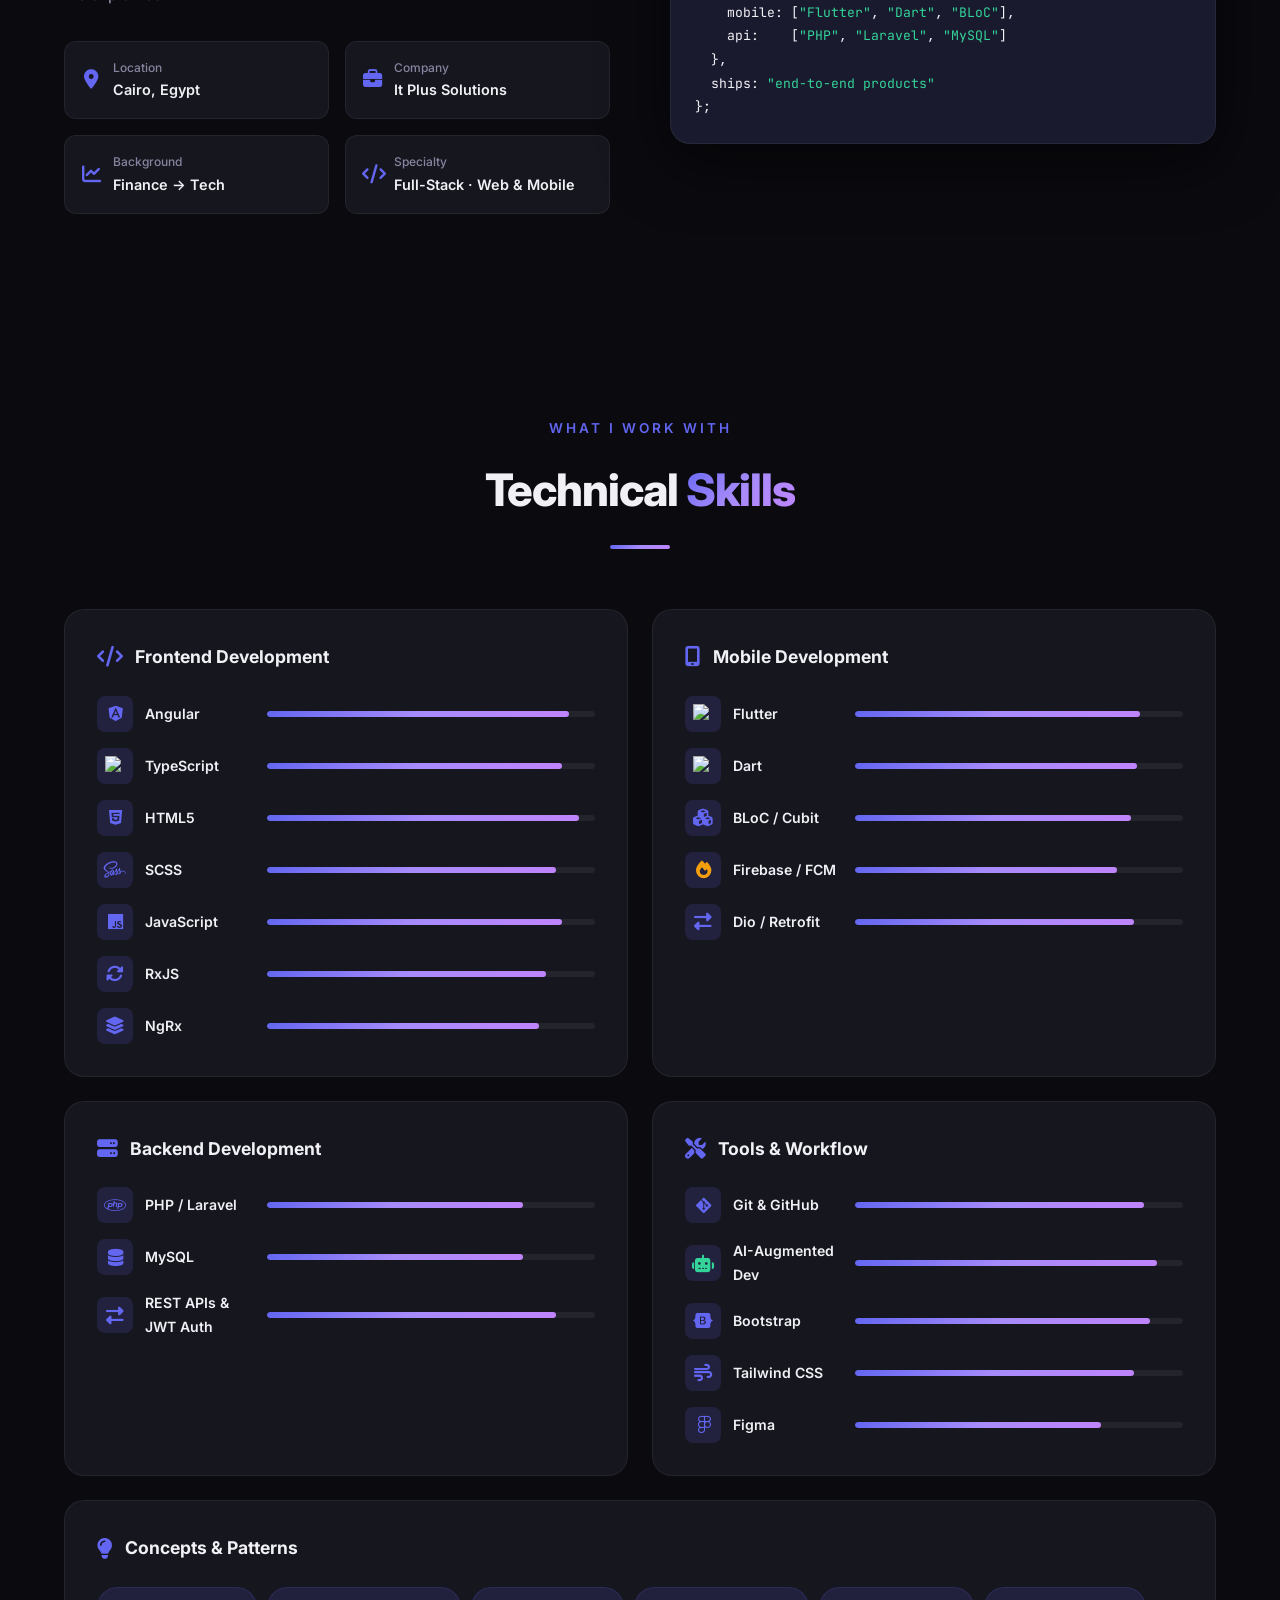
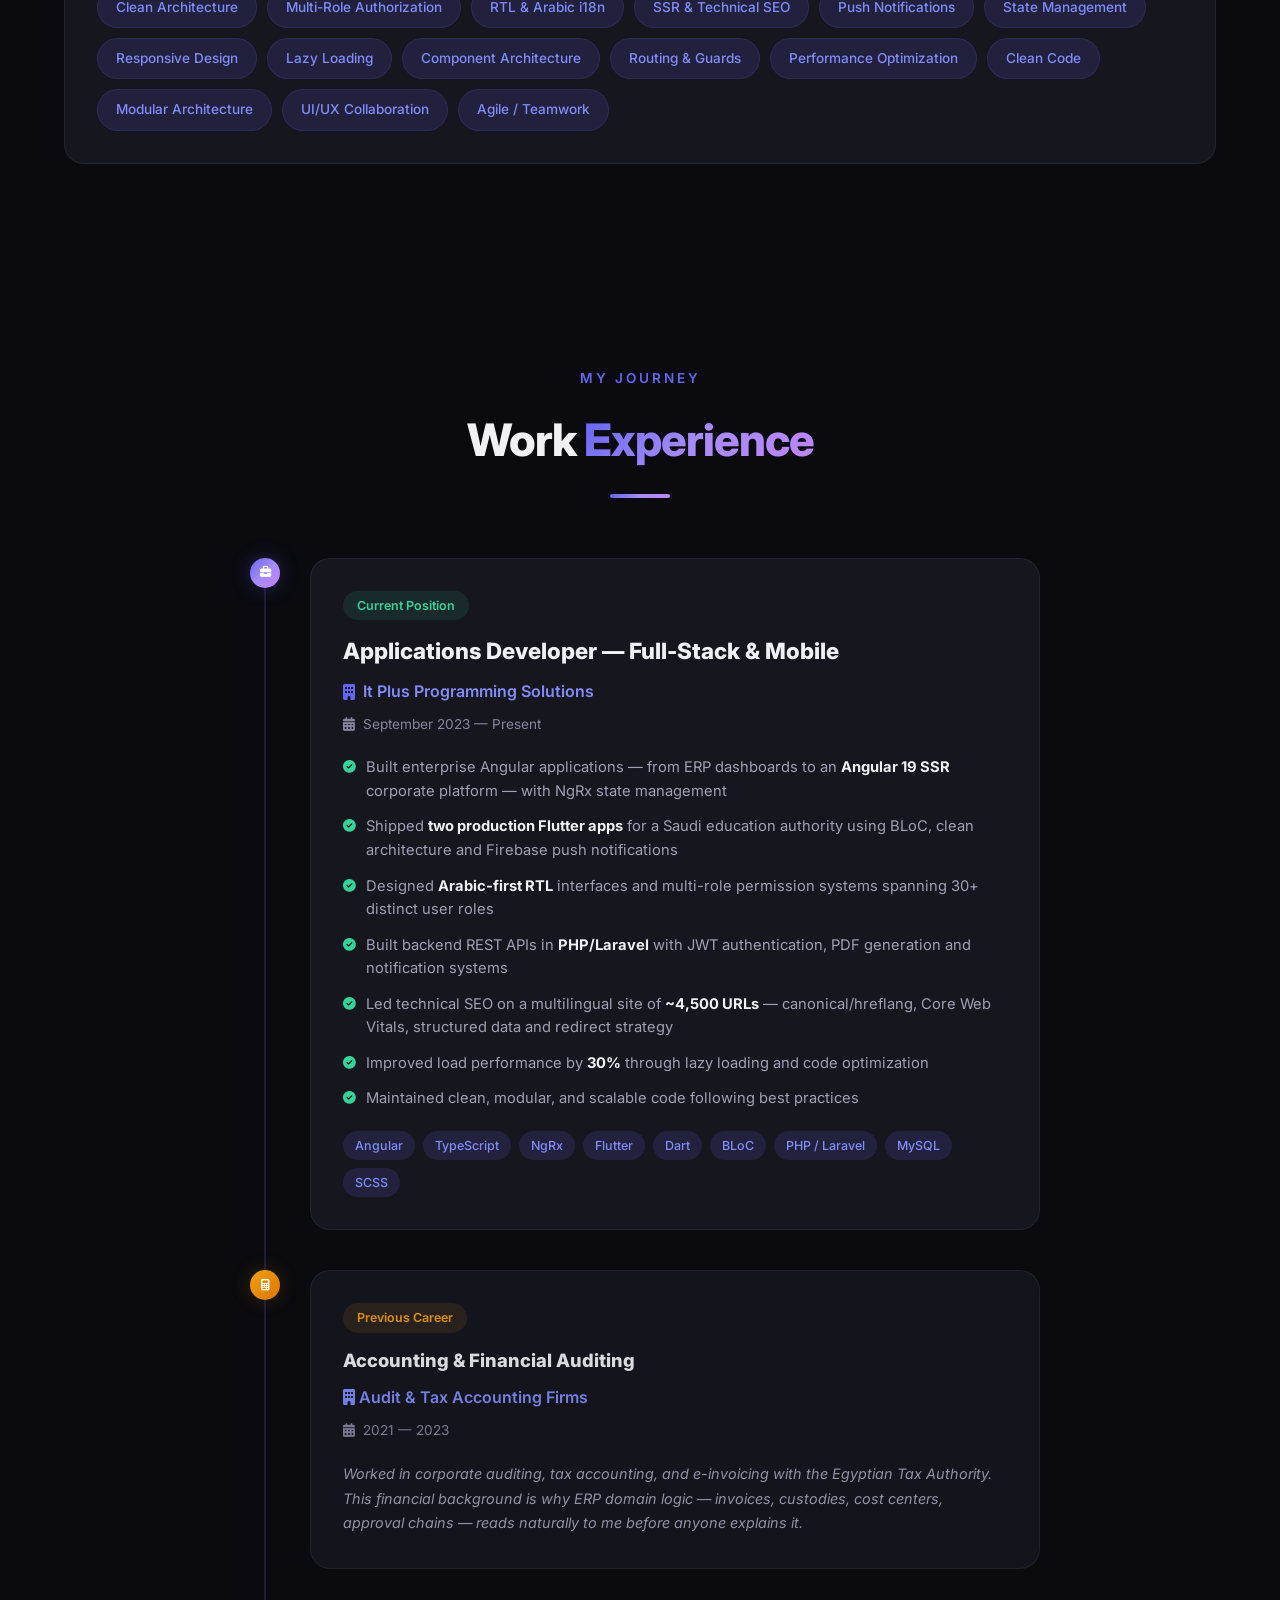
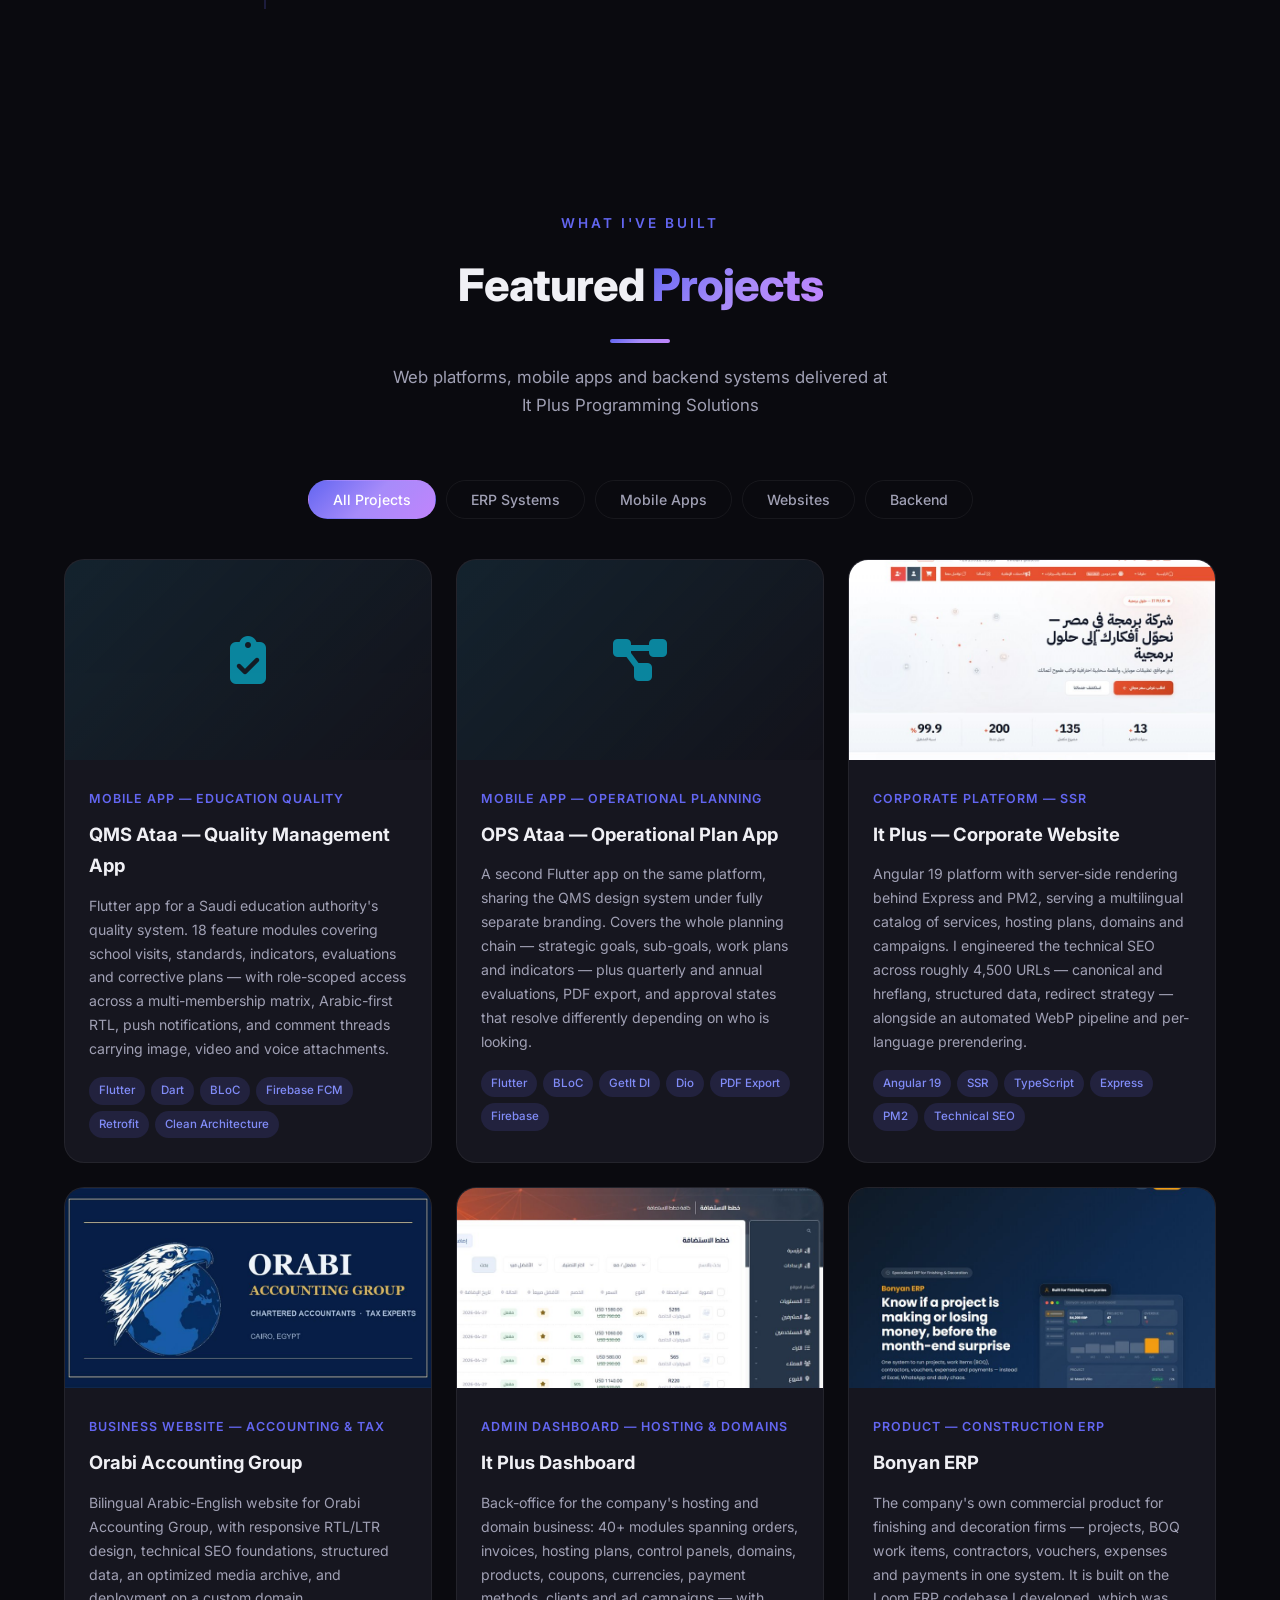
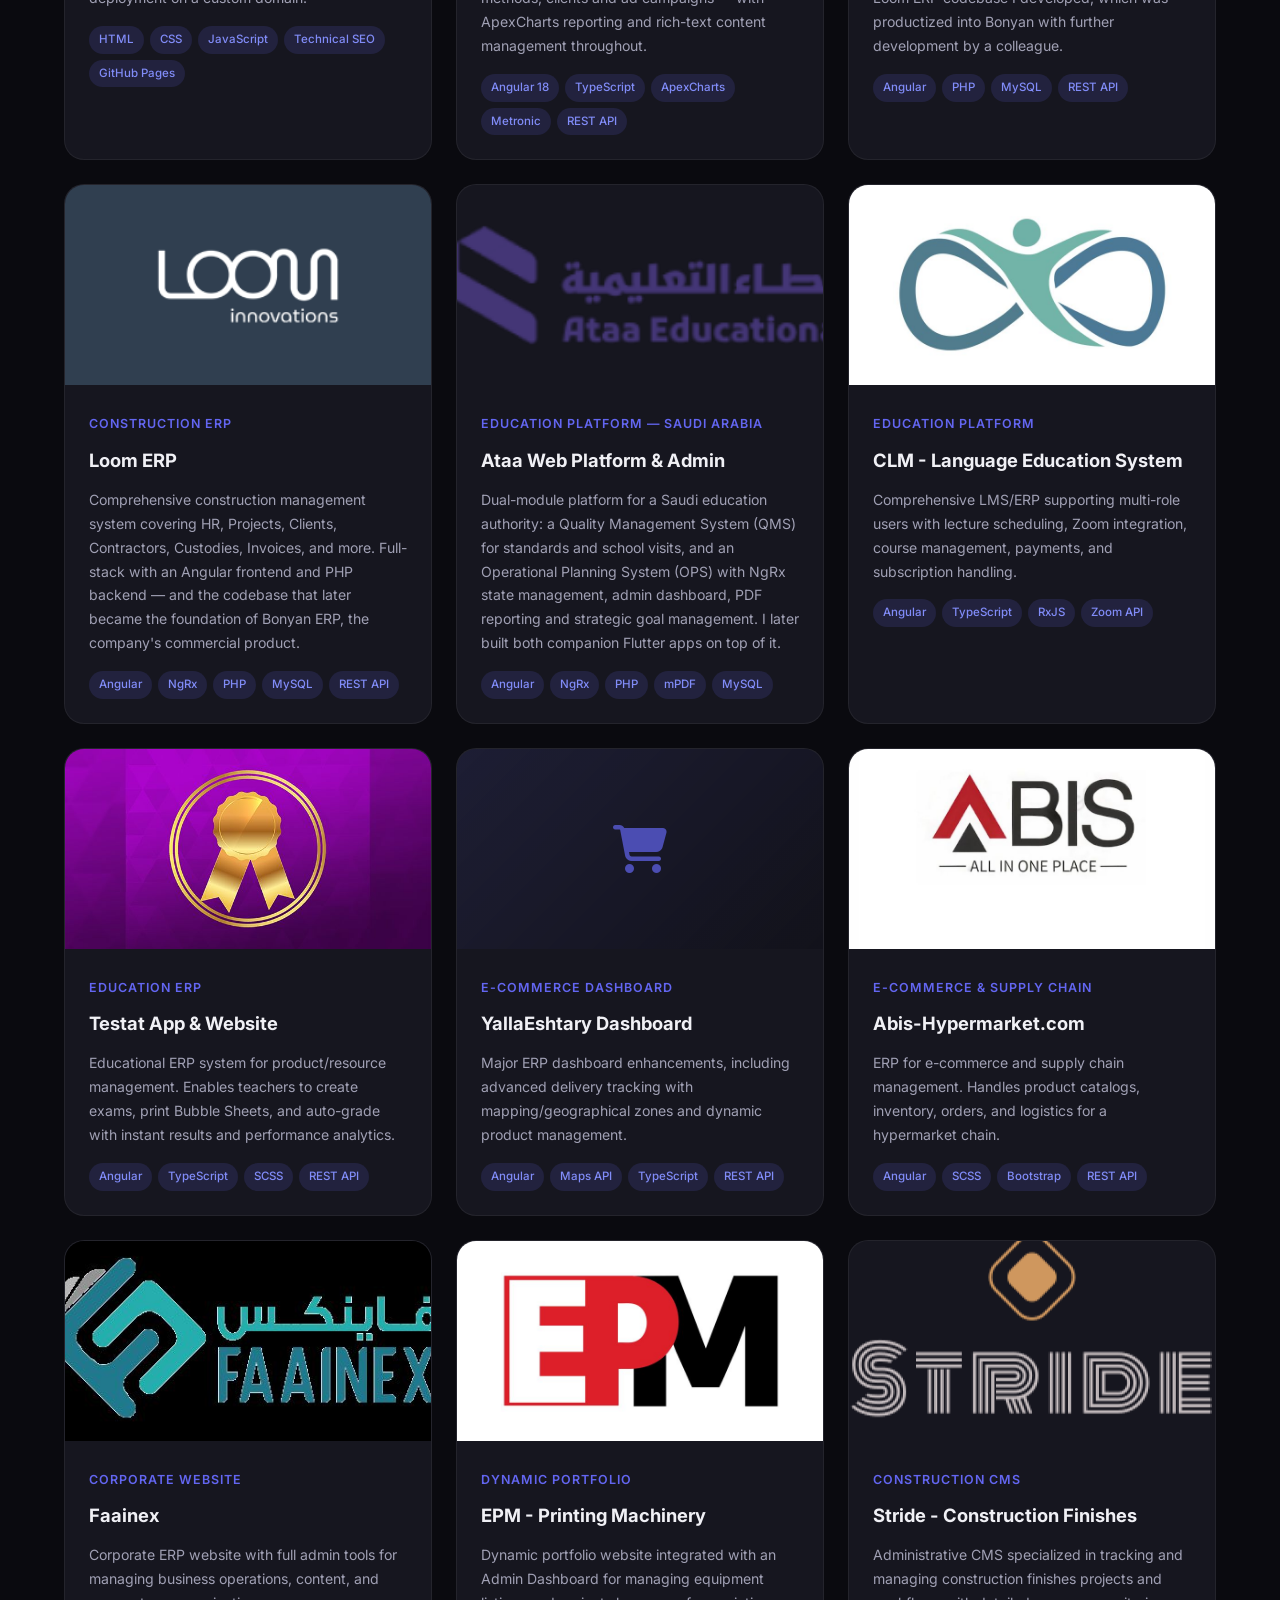
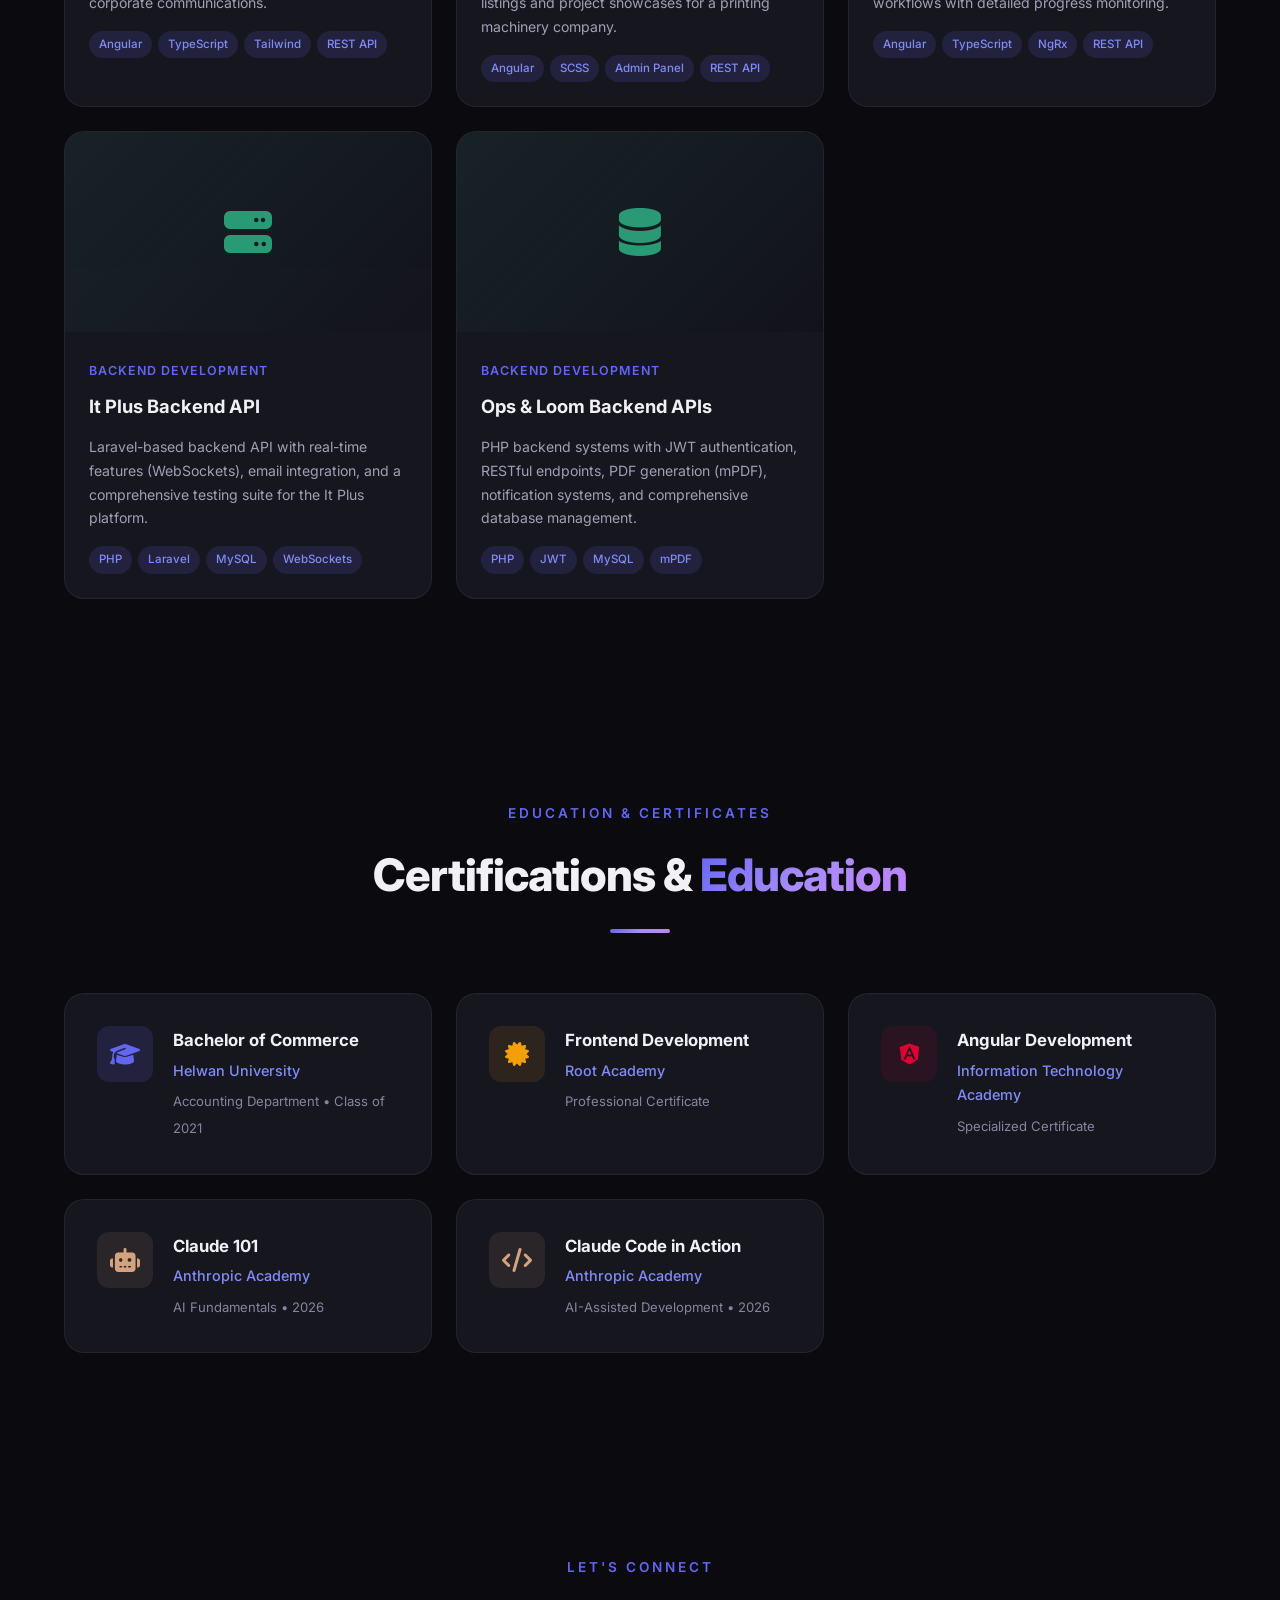
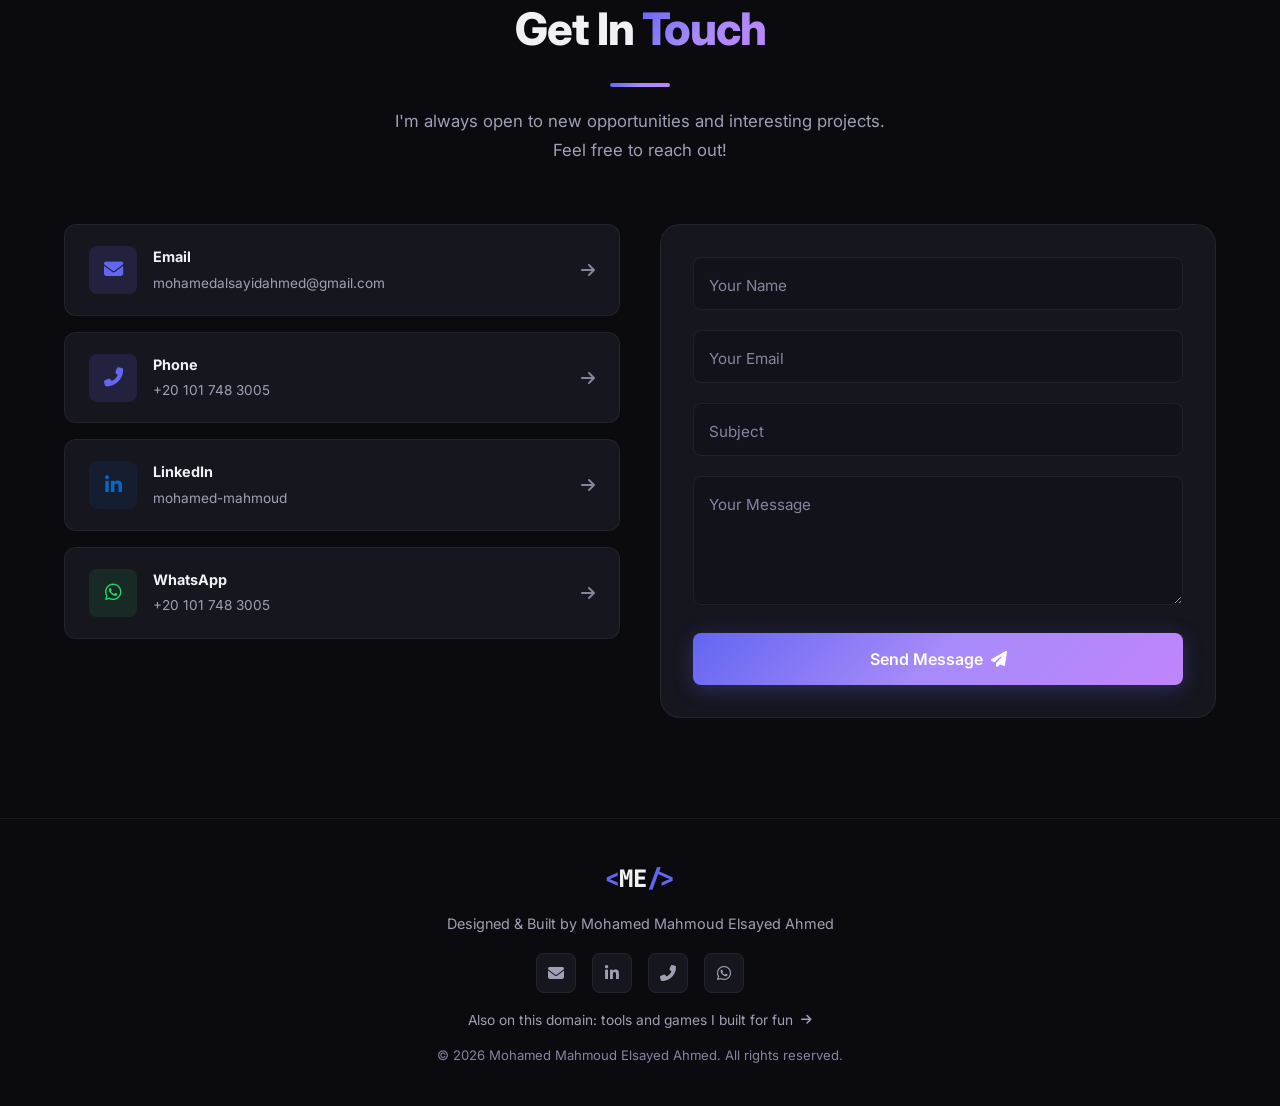
==== commit 93407b47: "Add Orabi Accounting Group project" ====
--- a/index.html
+++ b/index.html
@@ -693,6 +693,20 @@
                     </div>
                 </div>
 
+                <!-- Orabi Accounting Group Website -->
+                <div class="project-card reveal" data-category="web" data-live="https://orabi-group.com/" role="button" tabindex="0">
+                    <div class="project-image">
+                        <img src="assets/img/projects/orabi-group.jpg" alt="Orabi Accounting Group website" loading="lazy" width="960" height="504">
+                        <div class="project-overlay"><div class="project-links"><a href="https://orabi-group.com/" target="_blank" rel="noopener" class="project-link-tag"><i class="fas fa-external-link-alt"></i> <span data-i18n="proj.tag.live">Live Site</span></a></div></div>
+                    </div>
+                    <div class="project-info">
+                        <span class="project-category" data-i18n="proj.orabi.cat">Business Website &mdash; Accounting &amp; Tax</span>
+                        <h3 class="project-title" data-i18n="proj.orabi.title">Orabi Accounting Group</h3>
+                        <p class="project-description" data-i18n="proj.orabi.desc">Bilingual Arabic-English website for Orabi Accounting Group, with responsive RTL/LTR design, technical SEO foundations, structured data, an optimized media archive, and deployment on a custom domain.</p>
+                        <div class="project-tech"><span>HTML</span><span>CSS</span><span>JavaScript</span><span>Technical SEO</span><span>GitHub Pages</span></div>
+                    </div>
+                </div>
+
                 <!-- It Plus Dashboard -->
                 <div class="project-card reveal" data-category="erp" data-live="" role="button" tabindex="0">
                     <div class="project-image">
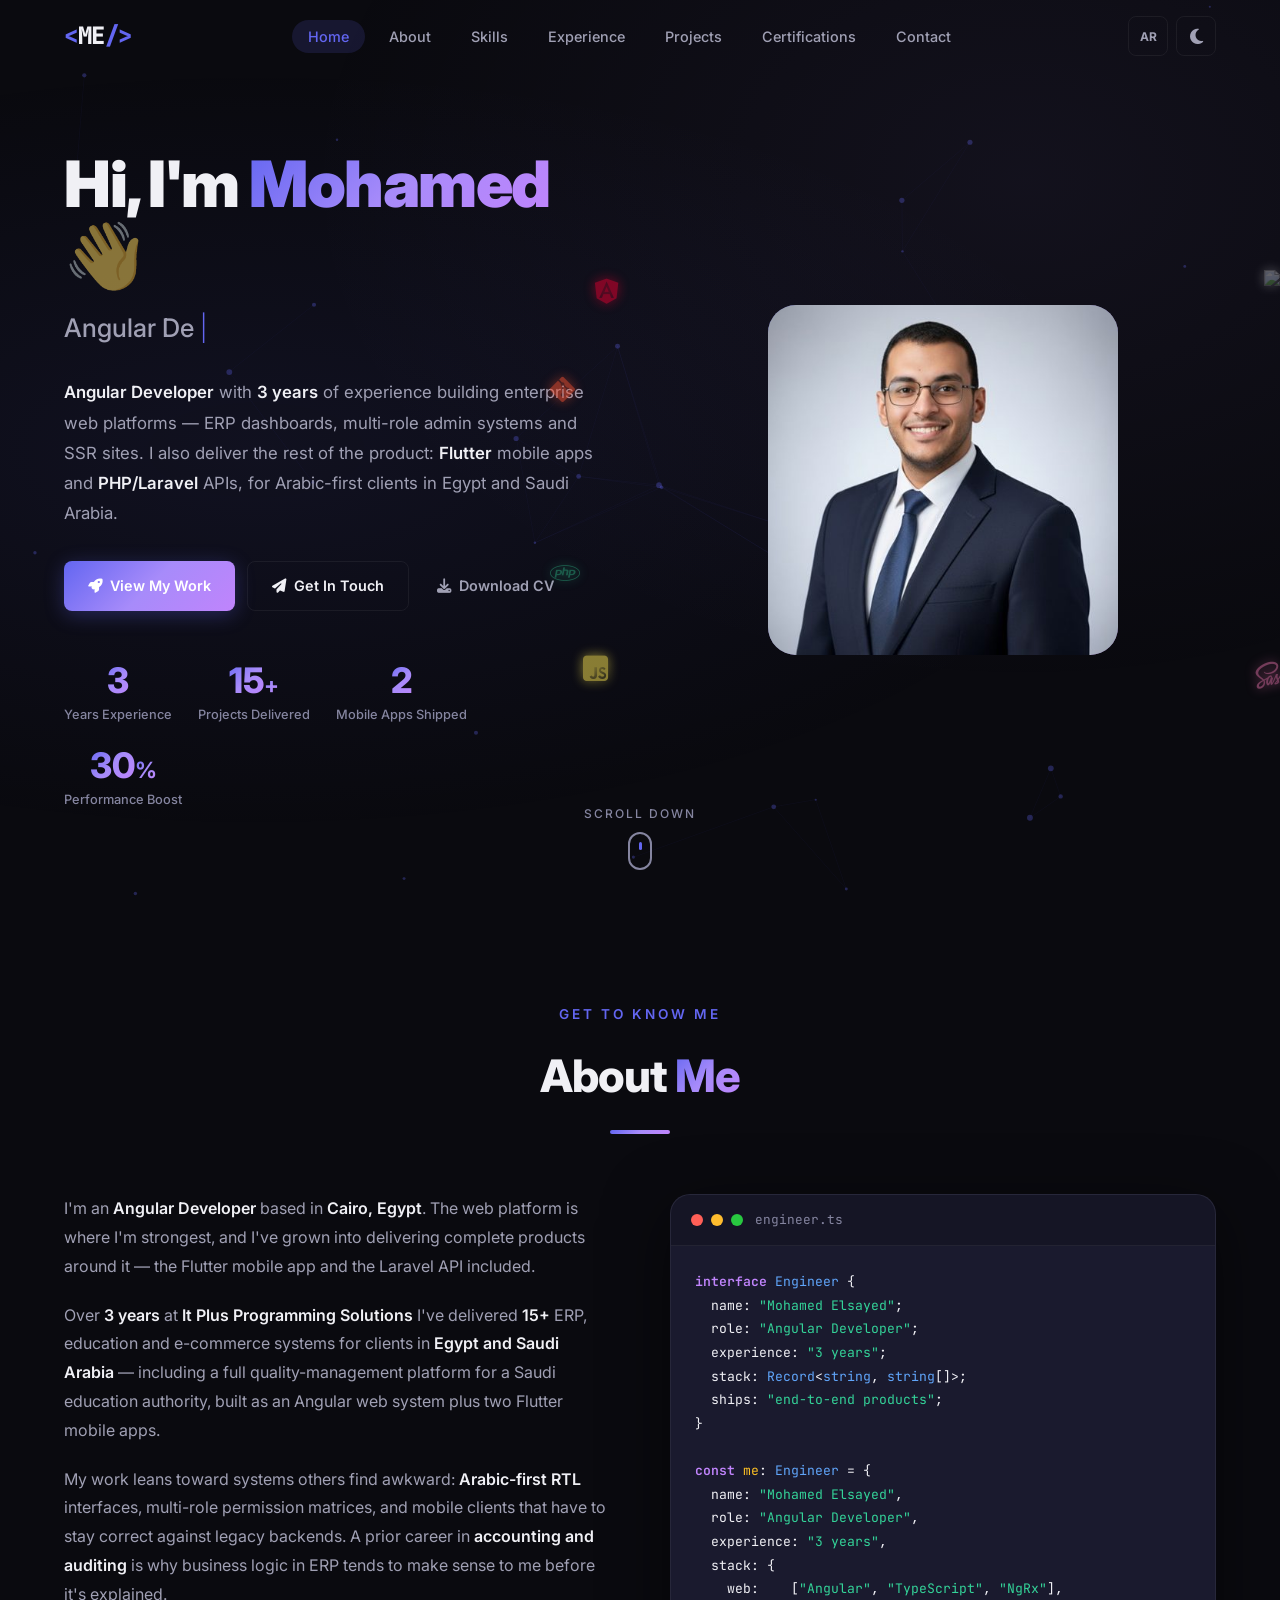
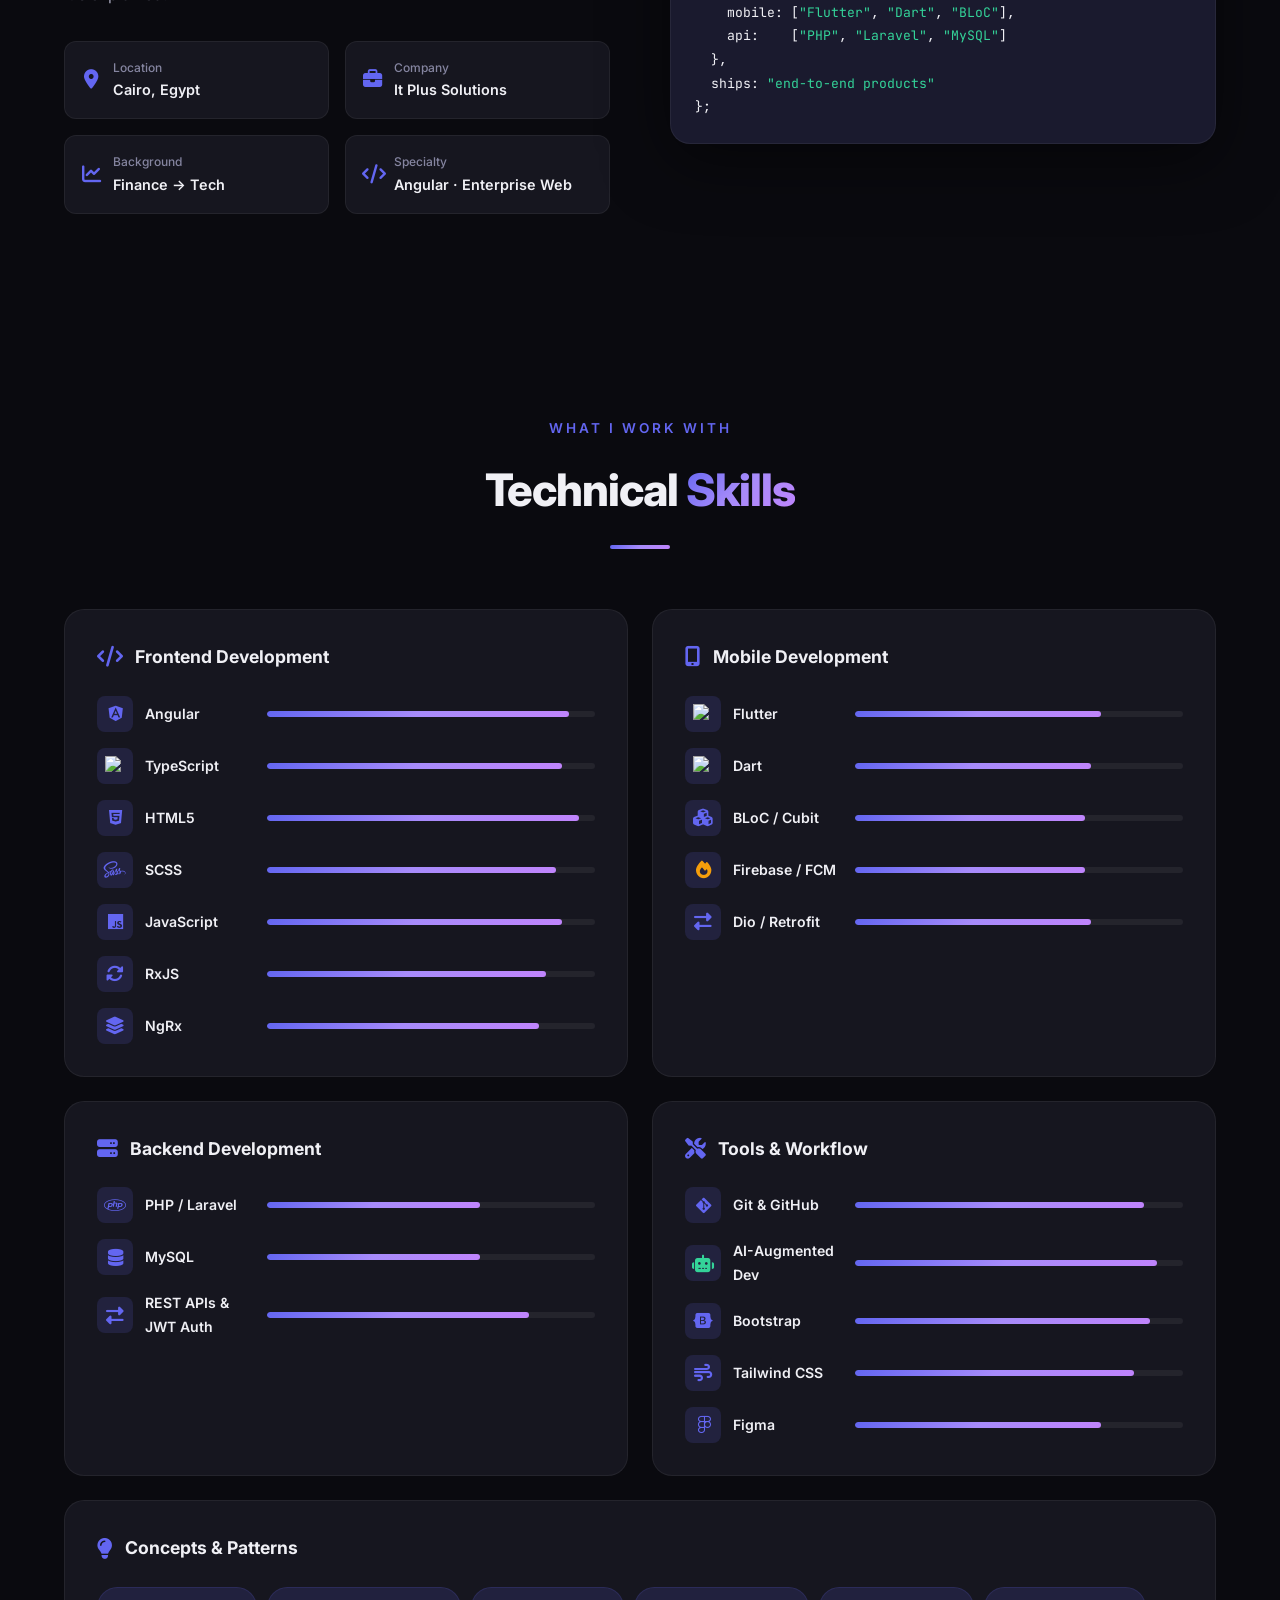
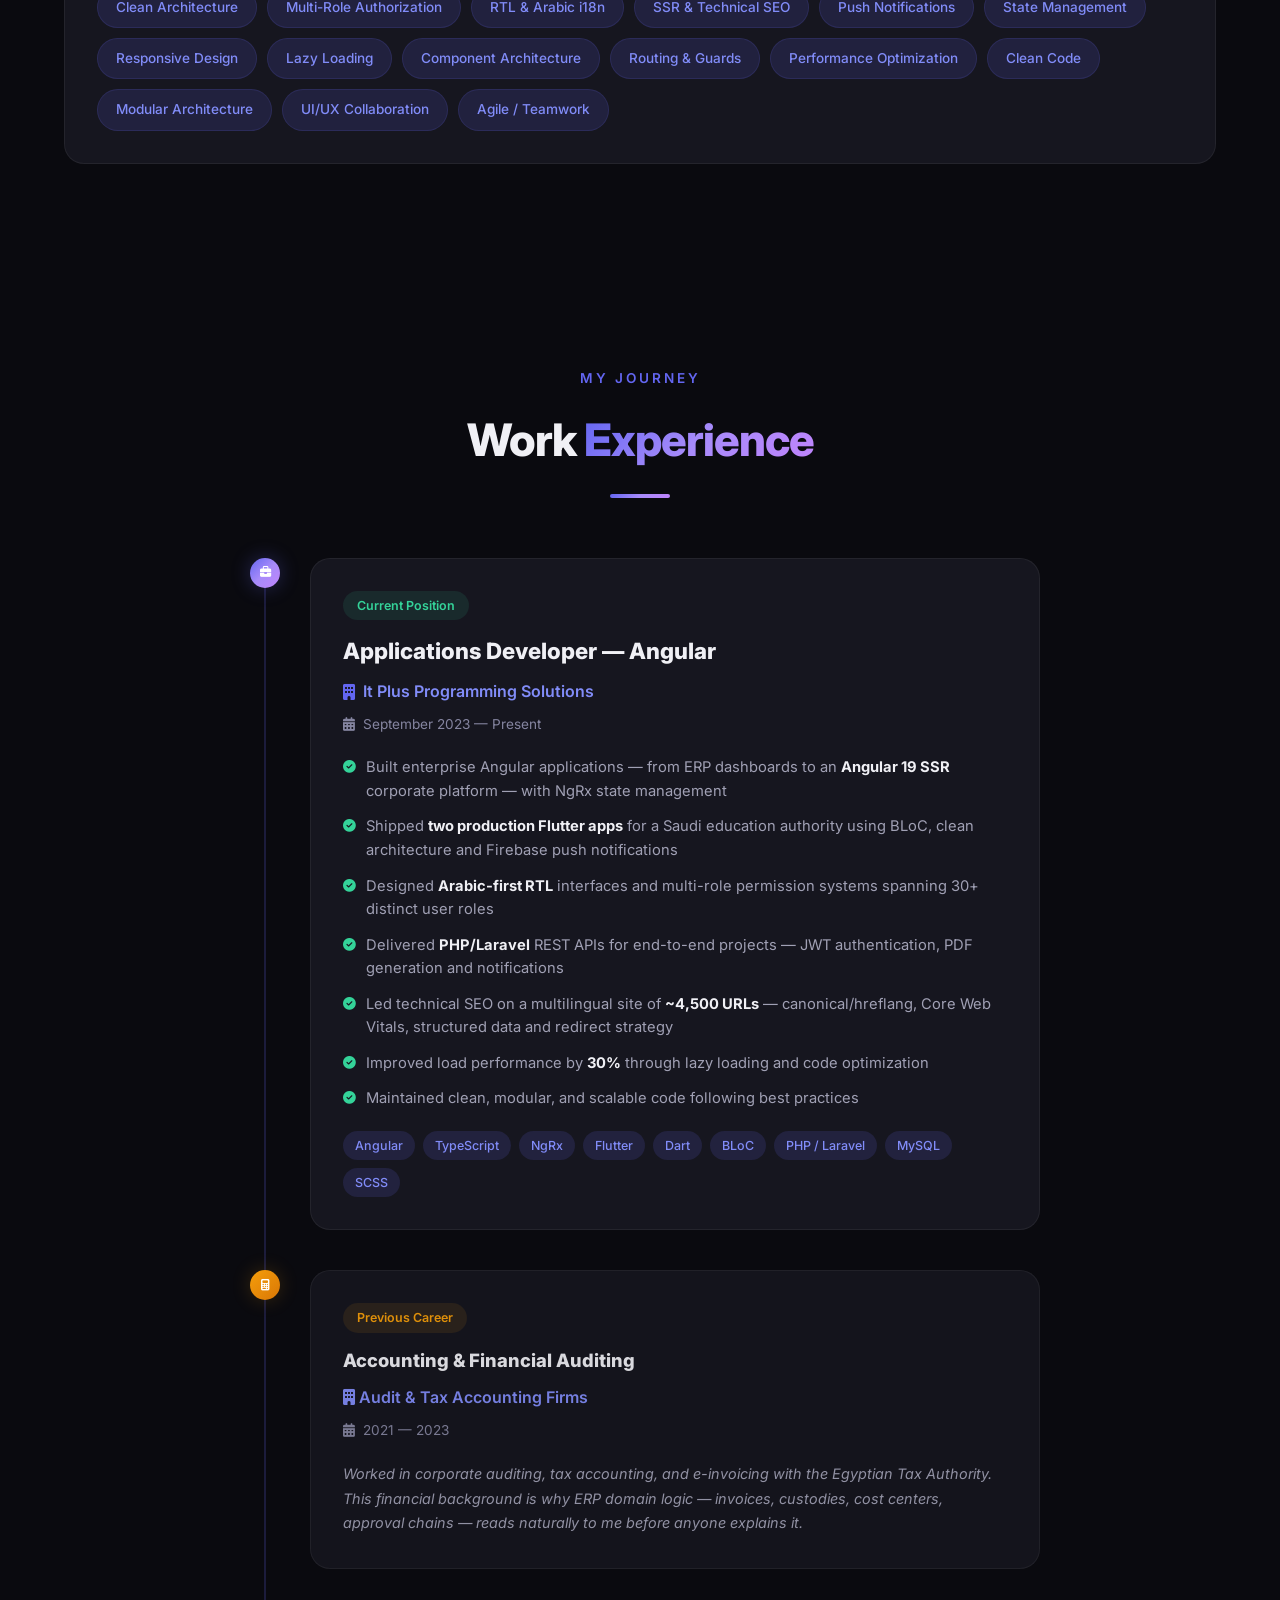
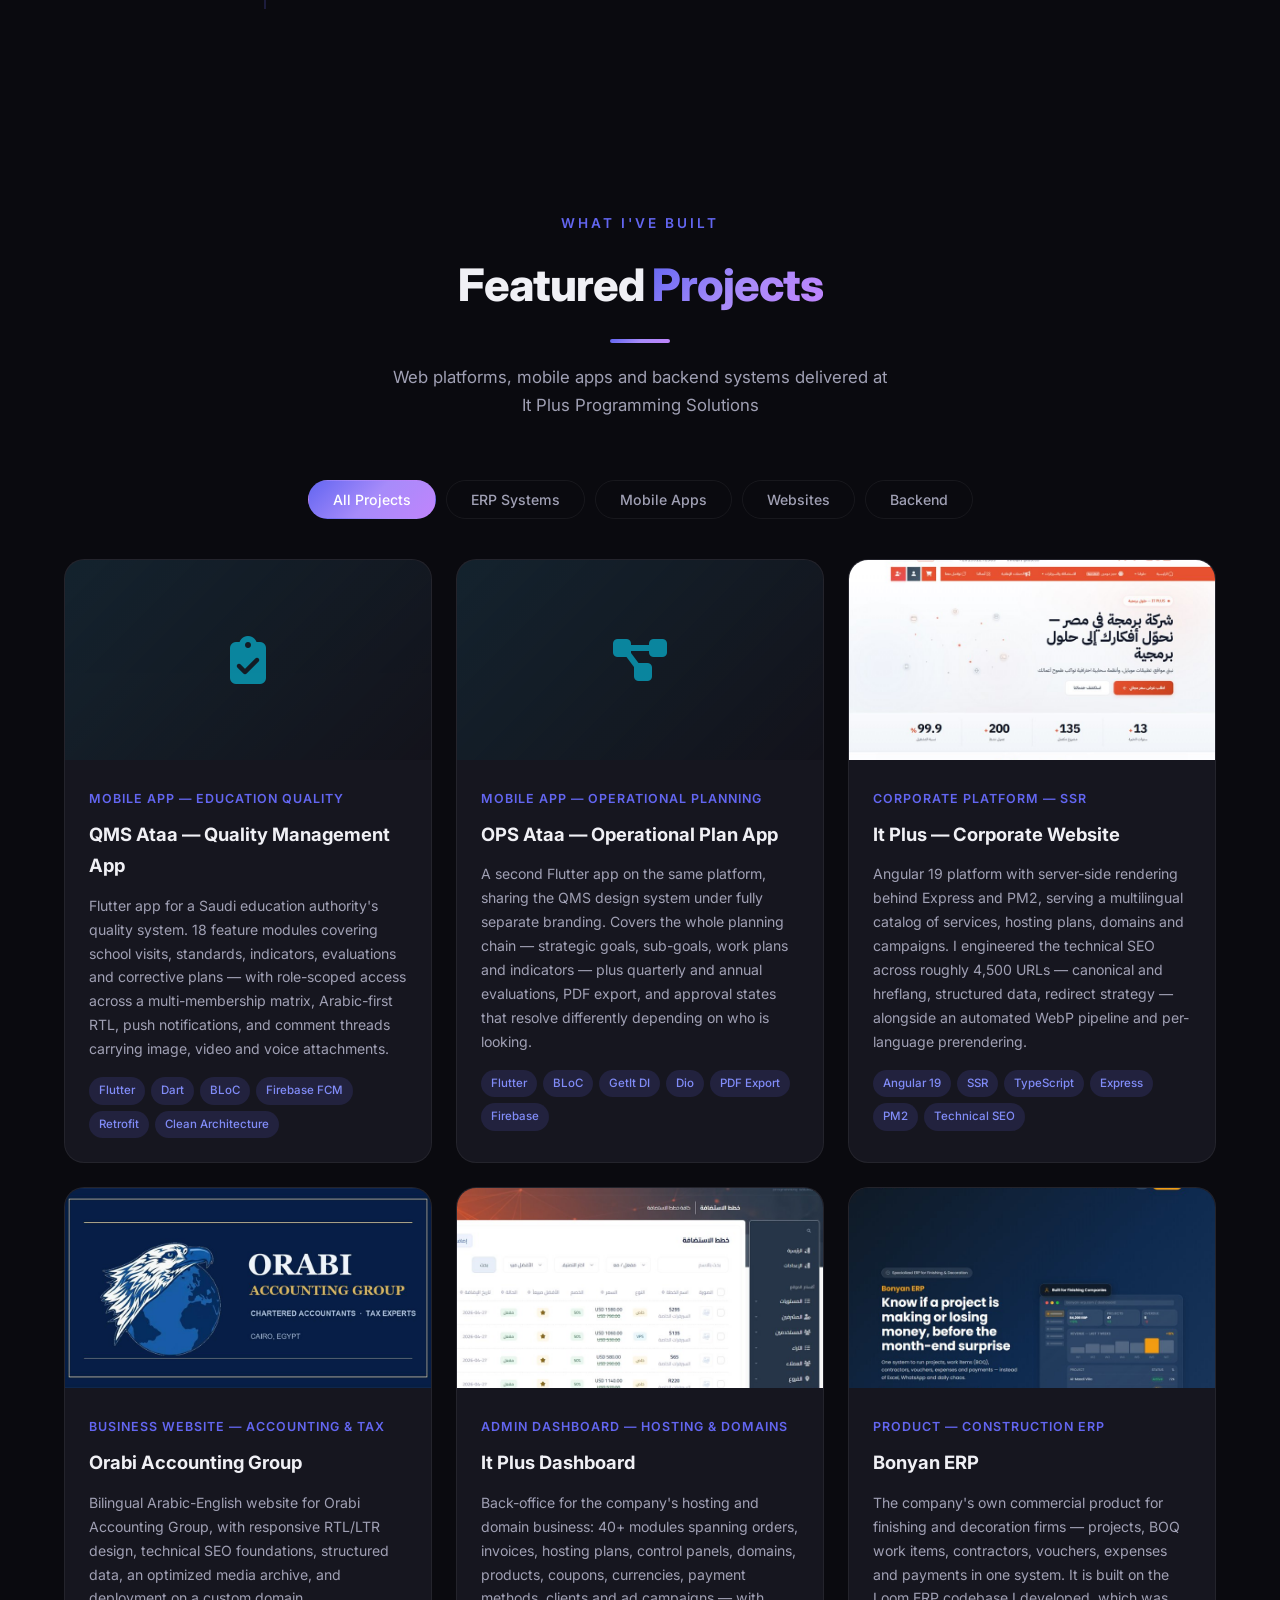
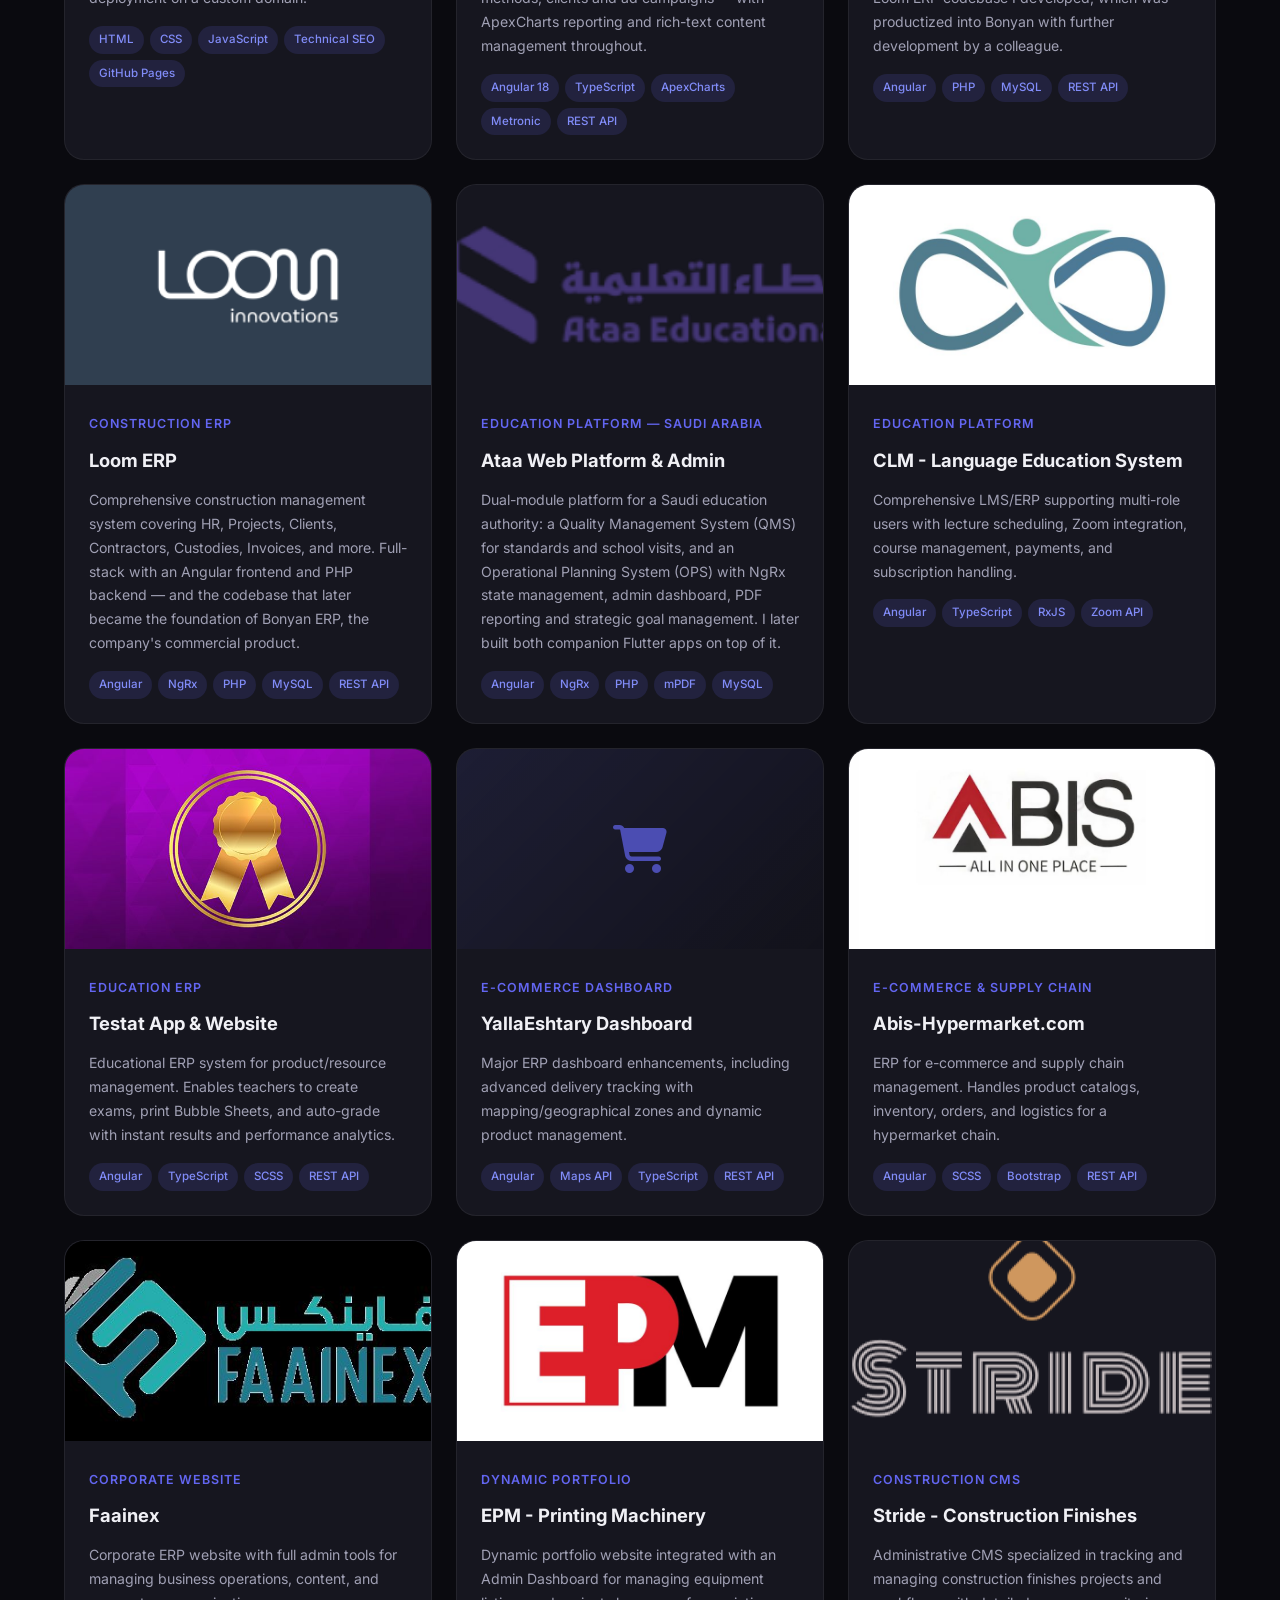
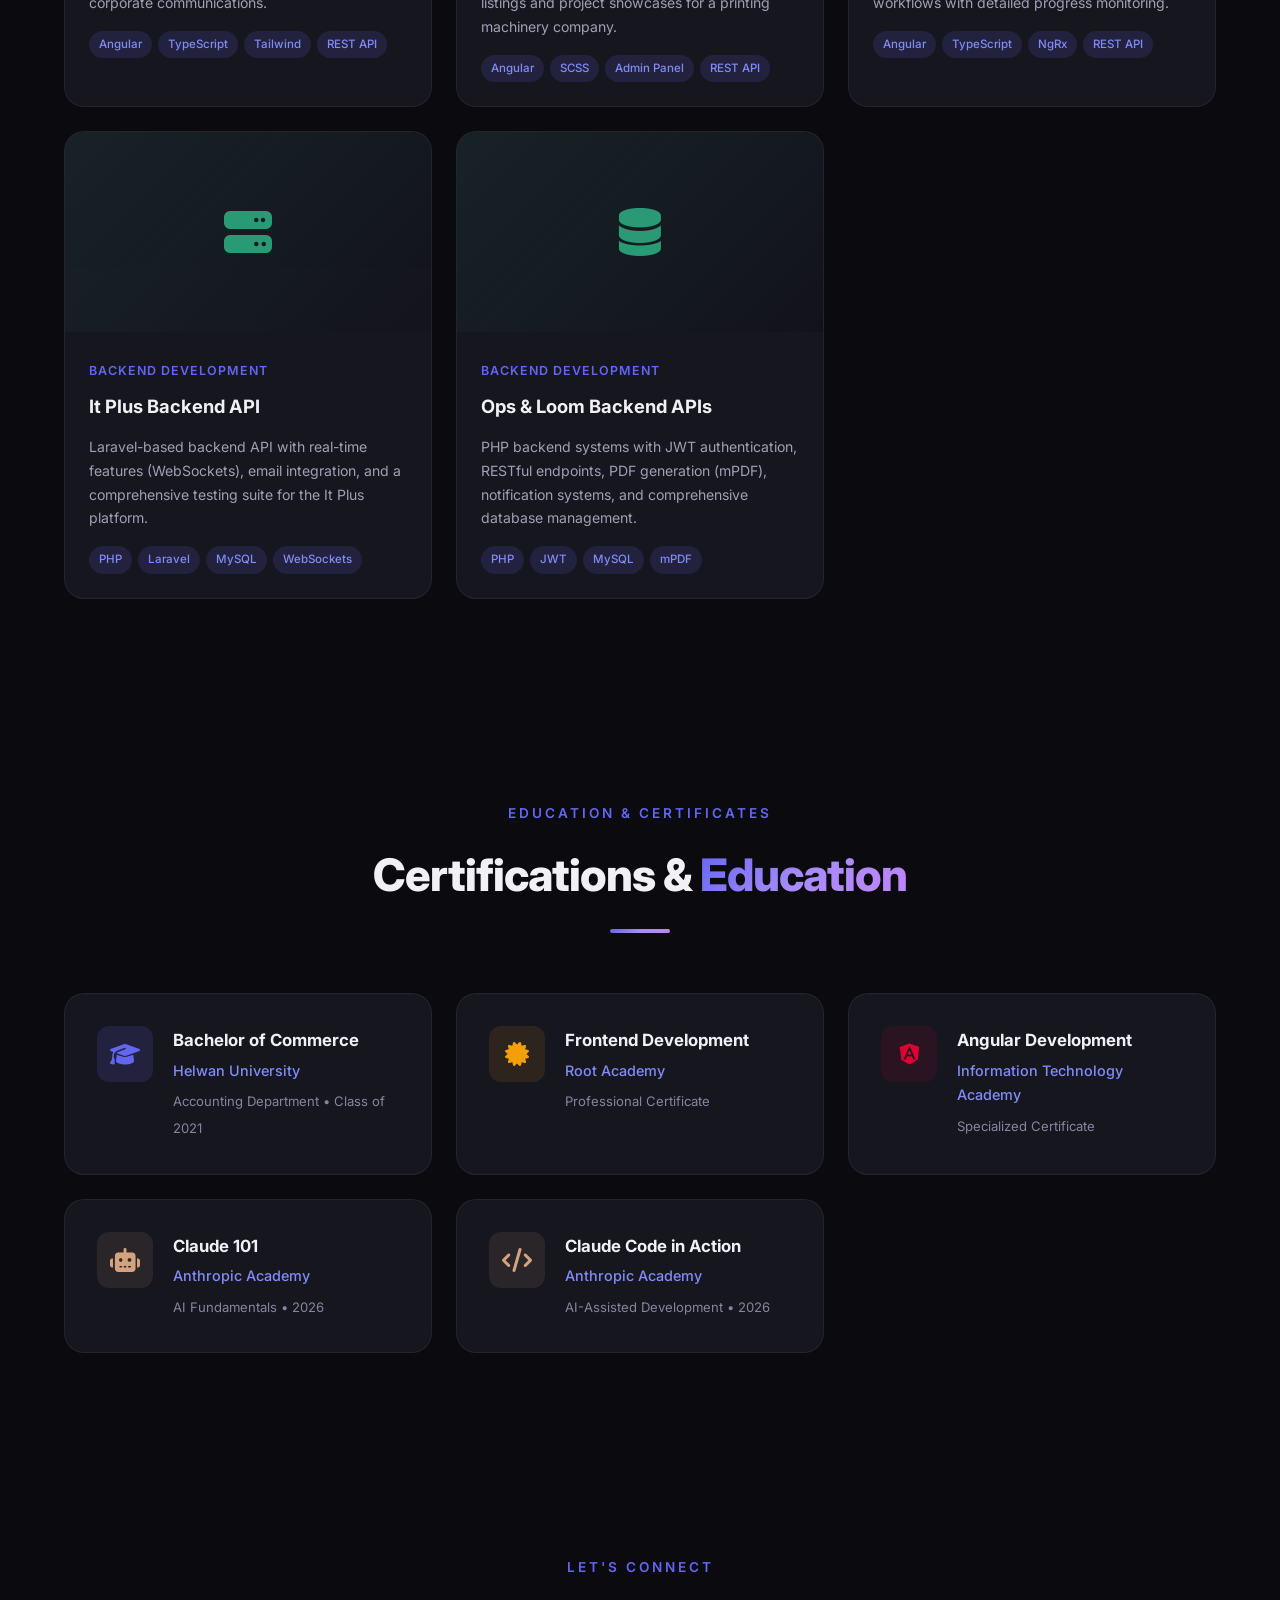
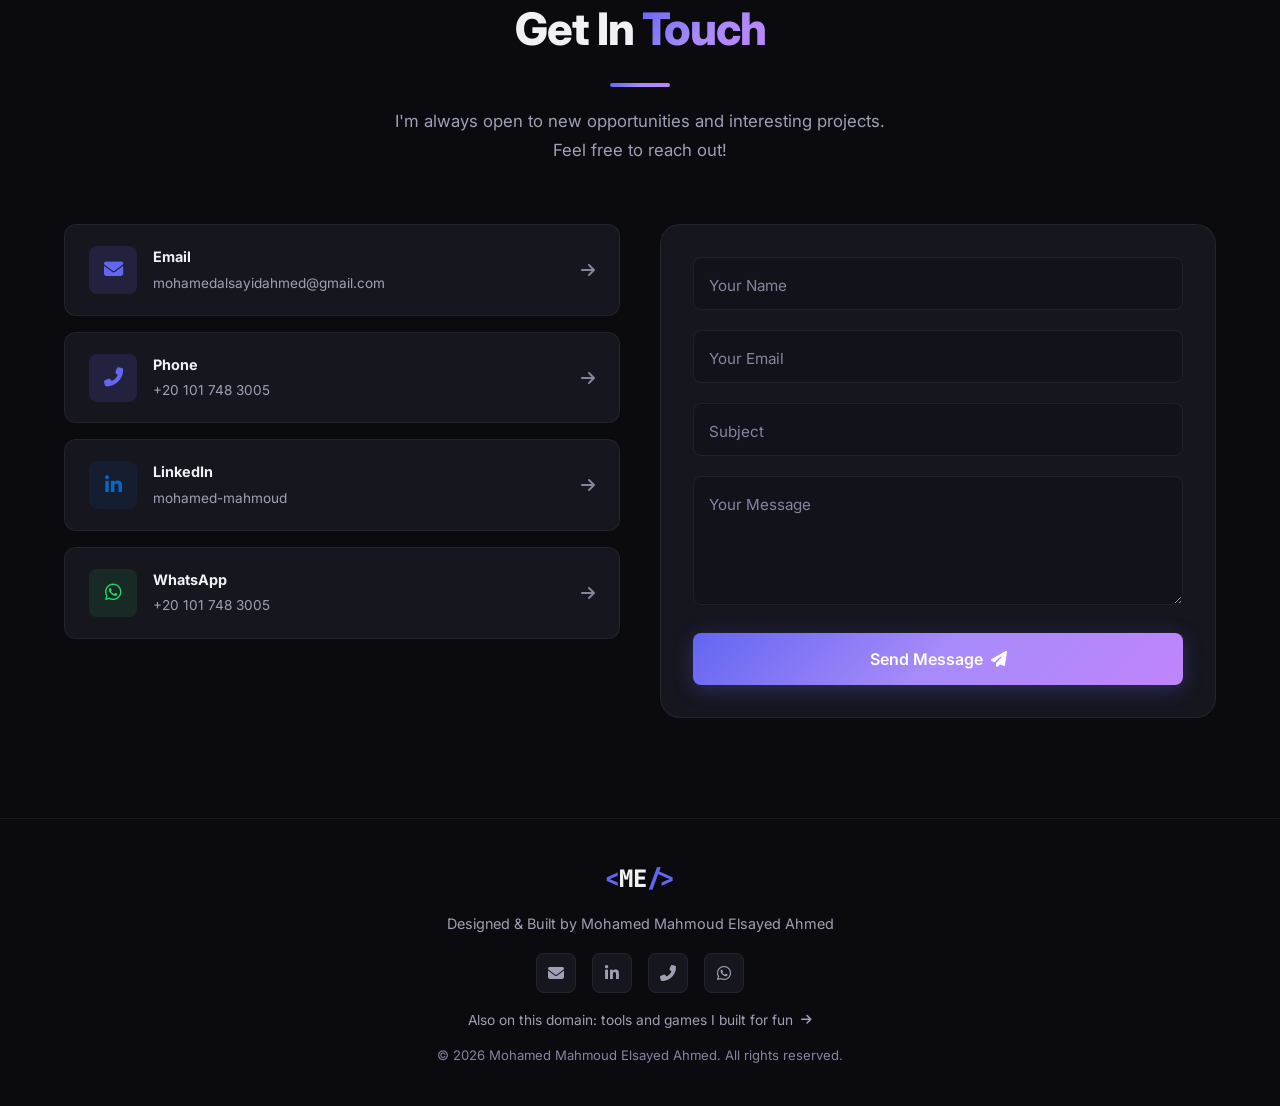
==== commit e1106b3c: "Lead with Angular instead of calling him full-stack Angular is the skill he can defend in any interv" ====
--- a/index.html
+++ b/index.html
@@ -11,19 +11,19 @@
       gtag('config', 'G-3YCNRX0LQT');
     </script>
     <meta name="viewport" content="width=device-width, initial-scale=1.0">
-    <title>Mohamed Mahmoud Elsayed Ahmed | Full-Stack &amp; Mobile Developer - Angular, Flutter, Laravel</title>
-    <meta name="description" content="Mohamed Mahmoud Elsayed Ahmed (محمد محمود السيد أحمد) - Full-Stack &amp; Mobile Developer building enterprise web platforms with Angular and production mobile apps with Flutter, backed by PHP/Laravel APIs. 3 years and 15+ delivered ERP, education and e-commerce systems for clients in Egypt and Saudi Arabia. مطور فول ستاك وتطبيقات موبايل متخصص في Angular و Flutter.">
-    <meta name="keywords" content="Mohamed Mahmoud, Mohamed Mahmoud Elsayed Ahmed, محمد محمود, محمد محمود السيد أحمد, محمد محمود السيد احمد, Full-Stack Developer, Software Engineer, Mobile App Developer, Flutter Developer, Angular Developer, Angular Frontend Developer, Laravel Developer, مطور فول ستاك, مهندس برمجيات, مطور تطبيقات موبايل, مطور فلاتر, مطور انجولار, مطور برمجيات, Flutter, Dart, BLoC, TypeScript Developer, RxJS, NgRx, Angular SSR, ERP Systems, Web Developer, Cairo, Egypt, Saudi Arabia, مطور ويب, القاهرة, مصر, السعودية, It Plus">
+    <title>Mohamed Mahmoud Elsayed Ahmed | Angular Developer - Enterprise Web Platforms</title>
+    <meta name="description" content="Mohamed Mahmoud Elsayed Ahmed (محمد محمود السيد أحمد) - Angular Developer building enterprise web platforms, ERP dashboards and SSR sites, who also delivers the Flutter mobile apps and PHP/Laravel APIs behind complete products. 3 years and 15+ delivered ERP, education and e-commerce systems for clients in Egypt and Saudi Arabia. مطور Angular لمنصات الويب المؤسسية.">
+    <meta name="keywords" content="Mohamed Mahmoud, Mohamed Mahmoud Elsayed Ahmed, محمد محمود, محمد محمود السيد أحمد, محمد محمود السيد احمد, Angular Developer, Angular Frontend Developer, Frontend Developer, Software Engineer, Full-Stack Developer, Mobile App Developer, Flutter Developer, Laravel Developer, مطور انجولار, مطور واجهات أمامية, مهندس برمجيات, مطور فول ستاك, مطور تطبيقات موبايل, مطور فلاتر, مطور برمجيات, Flutter, Dart, BLoC, TypeScript Developer, RxJS, NgRx, Angular SSR, ERP Systems, Web Developer, Cairo, Egypt, Saudi Arabia, مطور ويب, القاهرة, مصر, السعودية, It Plus">
     <meta name="author" content="Mohamed Mahmoud Elsayed Ahmed">
     <link rel="canonical" href="https://eng-mohamed-elsayedahmed.github.io/portfolio/">
     <meta name="theme-color" content="#6366f1">
     <meta name="robots" content="index, follow">
 
     <!-- Open Graph -->
-    <meta property="og:title" content="Mohamed Elsayed — Full-Stack &amp; Mobile Developer">
-    <meta property="og:description" content="I build enterprise web platforms with Angular and production mobile apps with Flutter, backed by PHP/Laravel APIs. 15+ ERP, education and e-commerce systems delivered across Egypt and Saudi Arabia.">
+    <meta property="og:title" content="Mohamed Elsayed — Angular Developer">
+    <meta property="og:description" content="I build enterprise web platforms with Angular, and deliver the Flutter apps and PHP/Laravel APIs that complete them. 15+ ERP, education and e-commerce systems delivered across Egypt and Saudi Arabia.">
     <meta property="og:image" content="https://eng-mohamed-elsayedahmed.github.io/portfolio/assets/img/profile.jpg">
-    <meta property="og:image:alt" content="Mohamed Elsayed — Full-Stack &amp; Mobile Developer">
+    <meta property="og:image:alt" content="Mohamed Elsayed — Angular Developer">
     <meta property="og:type" content="website">
     <meta property="og:url" content="https://eng-mohamed-elsayedahmed.github.io/portfolio/">
     <meta property="og:site_name" content="Mohamed Elsayed — Portfolio">
@@ -32,8 +32,8 @@
 
     <!-- Twitter Card -->
     <meta name="twitter:card" content="summary_large_image">
-    <meta name="twitter:title" content="Mohamed Elsayed — Full-Stack &amp; Mobile Developer">
-    <meta name="twitter:description" content="Angular, Flutter and PHP/Laravel. Enterprise web platforms and production mobile apps, built in Cairo for clients across Egypt and Saudi Arabia.">
+    <meta name="twitter:title" content="Mohamed Elsayed — Angular Developer">
+    <meta name="twitter:description" content="Angular developer building enterprise web platforms, with hands-on Flutter and PHP/Laravel delivery. Built in Cairo for clients across Egypt and Saudi Arabia.">
     <meta name="twitter:image" content="https://eng-mohamed-elsayedahmed.github.io/portfolio/assets/img/profile.jpg">
 
     <!-- Structured Data (JSON-LD) -->
@@ -43,8 +43,8 @@
       "@type": "Person",
       "name": "Mohamed Mahmoud Elsayed Ahmed",
       "alternateName": ["Mohamed Mahmoud", "محمد محمود السيد أحمد", "محمد محمود", "Mohamed Elsayed"],
-      "jobTitle": "Full-Stack & Mobile Developer",
-      "description": "Full-Stack & Mobile Developer with 3 years of experience building enterprise web platforms with Angular and production mobile apps with Flutter, backed by PHP/Laravel APIs. Delivered 15+ ERP, education and e-commerce systems for clients in Egypt and Saudi Arabia.",
+      "jobTitle": "Angular Developer",
+      "description": "Angular Developer with 3 years of experience building enterprise web platforms, ERP dashboards and SSR sites, with hands-on delivery of the Flutter mobile apps and PHP/Laravel APIs behind complete products. Delivered 15+ ERP, education and e-commerce systems for clients in Egypt and Saudi Arabia.",
       "url": "https://eng-mohamed-elsayedahmed.github.io/portfolio/",
       "image": "https://eng-mohamed-elsayedahmed.github.io/portfolio/assets/img/profile.jpg",
       "email": "mohamedalsayidahmed@gmail.com",
@@ -231,10 +231,10 @@
                     <span class="typewriter-cursor">|</span>
                 </h2>
                 <p class="hero-description animate-fade-up" style="--delay: 0.3s" data-i18n="hero.description">
-                    <strong>Full-Stack &amp; Mobile Developer</strong> with <strong>3 years</strong> of experience.
-                    I build enterprise web platforms with <strong>Angular</strong> and production mobile apps
-                    with <strong>Flutter</strong>, backed by <strong>PHP/Laravel</strong> APIs &mdash; shipping
-                    complete, Arabic-first products for clients in Egypt and Saudi Arabia.
+                    <strong>Angular Developer</strong> with <strong>3 years</strong> of experience building
+                    enterprise web platforms &mdash; ERP dashboards, multi-role admin systems and SSR sites.
+                    I also deliver the rest of the product: <strong>Flutter</strong> mobile apps and
+                    <strong>PHP/Laravel</strong> APIs, for Arabic-first clients in Egypt and Saudi Arabia.
                 </p>
                 <div class="hero-actions animate-fade-up" style="--delay: 0.4s">
                     <a href="#projects" class="btn btn-primary">
@@ -308,9 +308,9 @@
             <div class="about-grid">
                 <div class="about-content reveal">
                     <p class="about-text" data-i18n="about.p1">
-                        I'm a <strong>Full-Stack &amp; Mobile Developer</strong> based in <strong>Cairo, Egypt</strong>.
-                        I started out as an Angular frontend specialist and grew into owning products
-                        end to end &mdash; web platform, backend API, and native mobile app.
+                        I'm an <strong>Angular Developer</strong> based in <strong>Cairo, Egypt</strong>.
+                        The web platform is where I'm strongest, and I've grown into delivering complete
+                        products around it &mdash; the Flutter mobile app and the Laravel API included.
                     </p>
                     <p class="about-text" data-i18n="about.p2">
                         Over <strong>3 years</strong> at <strong>It Plus Programming Solutions</strong> I've
@@ -351,7 +351,7 @@
                             <i class="fas fa-code"></i>
                             <div>
                                 <span class="info-label" data-i18n="about.specialty">Specialty</span>
-                                <span class="info-value" data-i18n="about.specialtyVal">Full-Stack &middot; Web &amp; Mobile</span>
+                                <span class="info-value" data-i18n="about.specialtyVal">Angular &middot; Enterprise Web</span>
                             </div>
                         </div>
                     </div>
@@ -369,7 +369,7 @@
                         <div class="code-body">
 <pre><code><span class="code-keyword">interface</span> <span class="code-type">Engineer</span> {
   <span class="code-prop">name</span>: <span class="code-string">"Mohamed Elsayed"</span>;
-  <span class="code-prop">role</span>: <span class="code-string">"Full-Stack &amp; Mobile"</span>;
+  <span class="code-prop">role</span>: <span class="code-string">"Angular Developer"</span>;
   <span class="code-prop">experience</span>: <span class="code-string">"3 years"</span>;
   <span class="code-prop">stack</span>: <span class="code-type">Record</span>&lt;<span class="code-type">string</span>, <span class="code-type">string</span>[]&gt;;
   <span class="code-prop">ships</span>: <span class="code-string">"end-to-end products"</span>;
@@ -377,7 +377,7 @@
 
 <span class="code-keyword">const</span> <span class="code-var">me</span>: <span class="code-type">Engineer</span> = {
   <span class="code-prop">name</span>: <span class="code-string">"Mohamed Elsayed"</span>,
-  <span class="code-prop">role</span>: <span class="code-string">"Full-Stack &amp; Mobile"</span>,
+  <span class="code-prop">role</span>: <span class="code-string">"Angular Developer"</span>,
   <span class="code-prop">experience</span>: <span class="code-string">"3 years"</span>,
   <span class="code-prop">stack</span>: {
     <span class="code-prop">web</span>:    [<span class="code-string">"Angular"</span>, <span class="code-string">"TypeScript"</span>, <span class="code-string">"NgRx"</span>],
@@ -459,29 +459,29 @@
                                 <img src="https://cdn.jsdelivr.net/gh/devicons/devicon/icons/flutter/flutter-original.svg" alt="Flutter" width="20" height="20">
                             </div>
                             <span class="skill-name">Flutter</span>
-                            <div class="skill-bar"><div class="skill-progress" data-progress="87"></div></div>
+                            <div class="skill-bar"><div class="skill-progress" data-progress="75"></div></div>
                         </div>
                         <div class="skill-item">
                             <div class="skill-icon">
                                 <img src="https://cdn.jsdelivr.net/gh/devicons/devicon/icons/dart/dart-original.svg" alt="Dart" width="20" height="20">
                             </div>
                             <span class="skill-name">Dart</span>
-                            <div class="skill-bar"><div class="skill-progress" data-progress="86"></div></div>
+                            <div class="skill-bar"><div class="skill-progress" data-progress="72"></div></div>
                         </div>
                         <div class="skill-item">
                             <div class="skill-icon ngrx-icon"><i class="fas fa-cubes"></i></div>
                             <span class="skill-name">BLoC / Cubit</span>
-                            <div class="skill-bar"><div class="skill-progress" data-progress="84"></div></div>
+                            <div class="skill-bar"><div class="skill-progress" data-progress="70"></div></div>
                         </div>
                         <div class="skill-item">
                             <div class="skill-icon fcm-icon"><i class="fas fa-fire"></i></div>
                             <span class="skill-name">Firebase / FCM</span>
-                            <div class="skill-bar"><div class="skill-progress" data-progress="80"></div></div>
+                            <div class="skill-bar"><div class="skill-progress" data-progress="70"></div></div>
                         </div>
                         <div class="skill-item">
                             <div class="skill-icon rxjs-icon"><i class="fas fa-right-left"></i></div>
                             <span class="skill-name">Dio / Retrofit</span>
-                            <div class="skill-bar"><div class="skill-progress" data-progress="85"></div></div>
+                            <div class="skill-bar"><div class="skill-progress" data-progress="72"></div></div>
                         </div>
                     </div>
                 </div>
@@ -495,17 +495,17 @@
                         <div class="skill-item">
                             <div class="skill-icon"><i class="fab fa-php"></i></div>
                             <span class="skill-name">PHP / Laravel</span>
-                            <div class="skill-bar"><div class="skill-progress" data-progress="78"></div></div>
+                            <div class="skill-bar"><div class="skill-progress" data-progress="65"></div></div>
                         </div>
                         <div class="skill-item">
                             <div class="skill-icon"><i class="fas fa-database"></i></div>
                             <span class="skill-name">MySQL</span>
-                            <div class="skill-bar"><div class="skill-progress" data-progress="78"></div></div>
+                            <div class="skill-bar"><div class="skill-progress" data-progress="65"></div></div>
                         </div>
                         <div class="skill-item">
                             <div class="skill-icon"><i class="fas fa-exchange-alt"></i></div>
                             <span class="skill-name" data-i18n="skills.restJwt">REST APIs &amp; JWT Auth</span>
-                            <div class="skill-bar"><div class="skill-progress" data-progress="88"></div></div>
+                            <div class="skill-bar"><div class="skill-progress" data-progress="80"></div></div>
                         </div>
                     </div>
                 </div>
@@ -584,7 +584,7 @@
                     <div class="timeline-dot"><i class="fas fa-briefcase"></i></div>
                     <div class="timeline-content">
                         <div class="timeline-badge" data-i18n="exp.current">Current Position</div>
-                        <h3 class="timeline-title" data-i18n="exp.role">Applications Developer &mdash; Full-Stack &amp; Mobile</h3>
+                        <h3 class="timeline-title" data-i18n="exp.role">Applications Developer &mdash; Angular</h3>
                         <h4 class="timeline-company">
                             <a href="https://it-plus.co" target="_blank" rel="noopener" class="company-link">
                                 <i class="fas fa-building"></i>
@@ -599,7 +599,7 @@
                             <li><i class="fas fa-check-circle"></i><span data-i18n="exp.d1">Built enterprise Angular applications &mdash; from ERP dashboards to an <strong>Angular 19 SSR</strong> corporate platform &mdash; with NgRx state management</span></li>
                             <li><i class="fas fa-check-circle"></i><span data-i18n="exp.d2">Shipped <strong>two production Flutter apps</strong> for a Saudi education authority using BLoC, clean architecture and Firebase push notifications</span></li>
                             <li><i class="fas fa-check-circle"></i><span data-i18n="exp.d6">Designed <strong>Arabic-first RTL</strong> interfaces and multi-role permission systems spanning 30+ distinct user roles</span></li>
-                            <li><i class="fas fa-check-circle"></i><span data-i18n="exp.d5">Built backend REST APIs in <strong>PHP/Laravel</strong> with JWT authentication, PDF generation and notification systems</span></li>
+                            <li><i class="fas fa-check-circle"></i><span data-i18n="exp.d5">Delivered <strong>PHP/Laravel</strong> REST APIs for end-to-end projects &mdash; JWT authentication, PDF generation and notifications</span></li>
                             <li><i class="fas fa-check-circle"></i><span data-i18n="exp.d7">Led technical SEO on a multilingual site of <strong>~4,500 URLs</strong> &mdash; canonical/hreflang, Core Web Vitals, structured data and redirect strategy</span></li>
                             <li><i class="fas fa-check-circle"></i><span data-i18n="exp.d3">Improved load performance by <strong>30%</strong> through lazy loading and code optimization</span></li>
                             <li><i class="fas fa-check-circle"></i><span data-i18n="exp.d4">Maintained clean, modular, and scalable code following best practices</span></li>
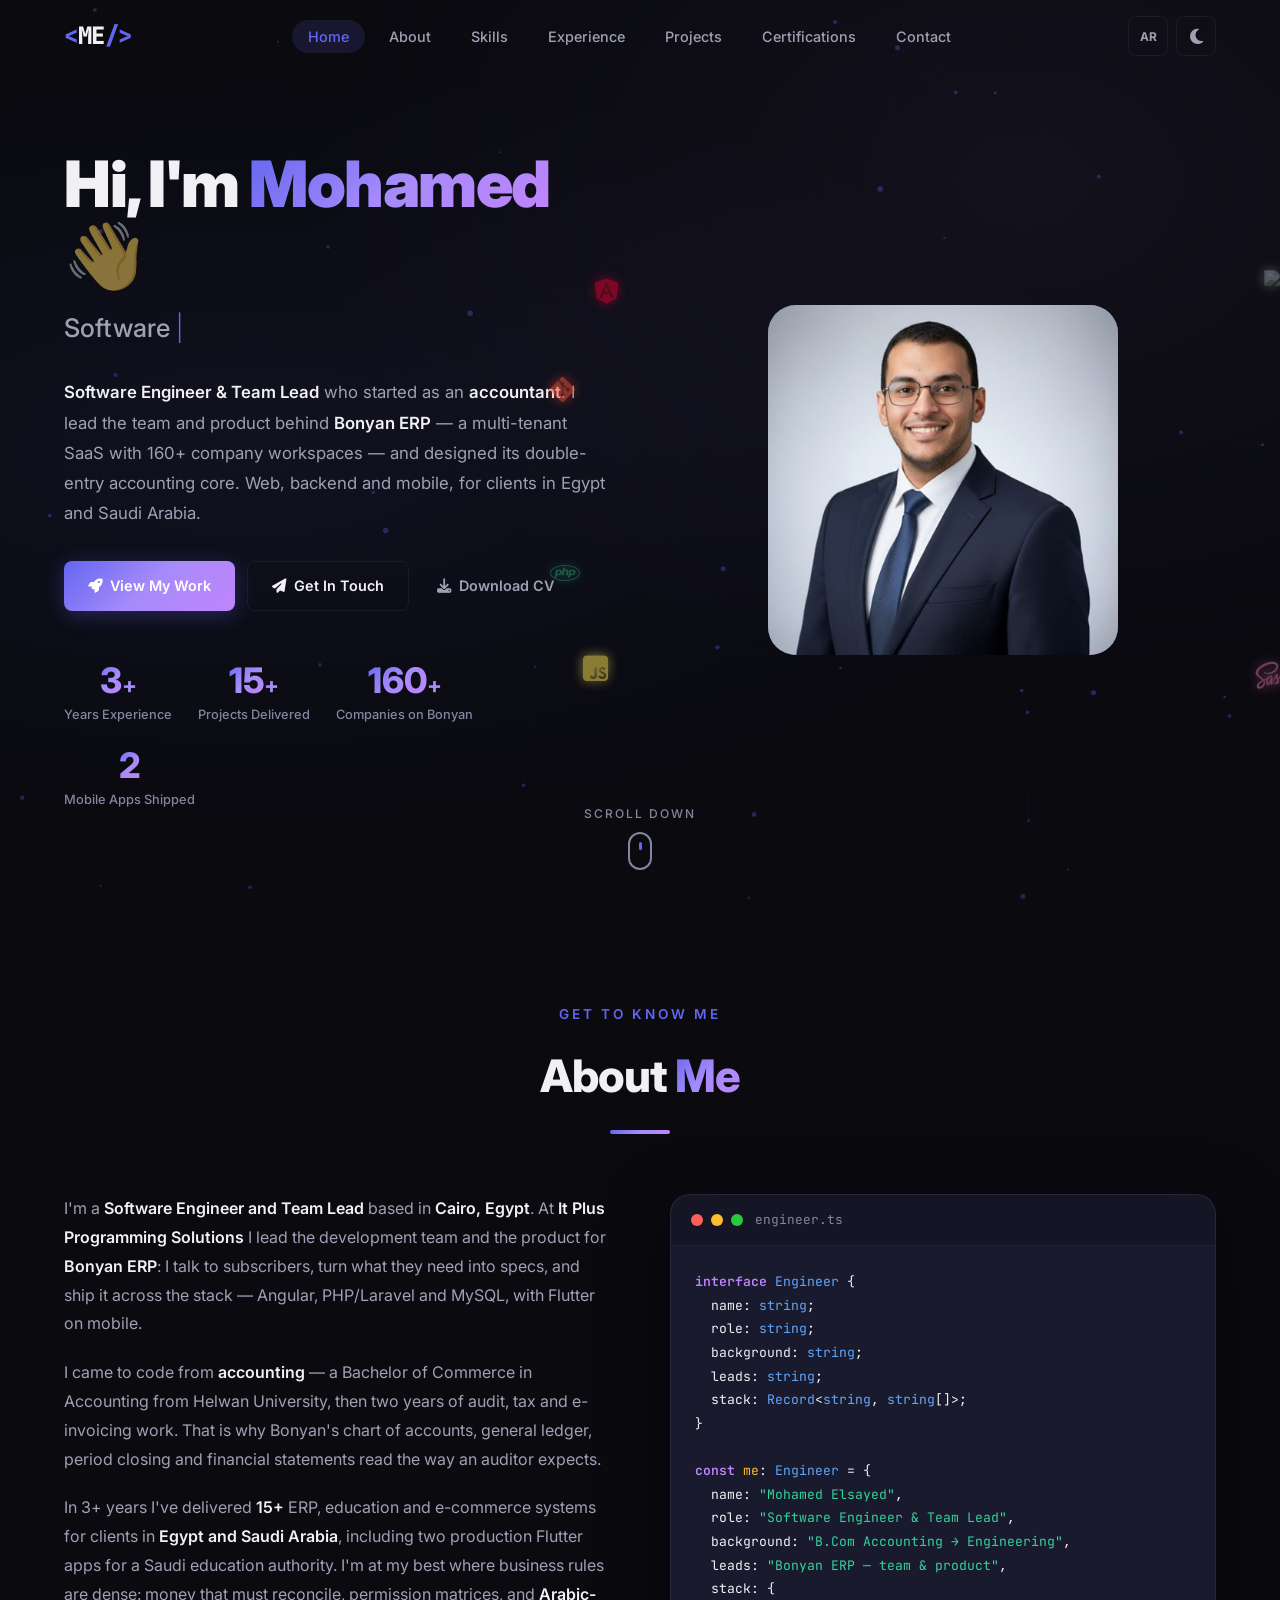
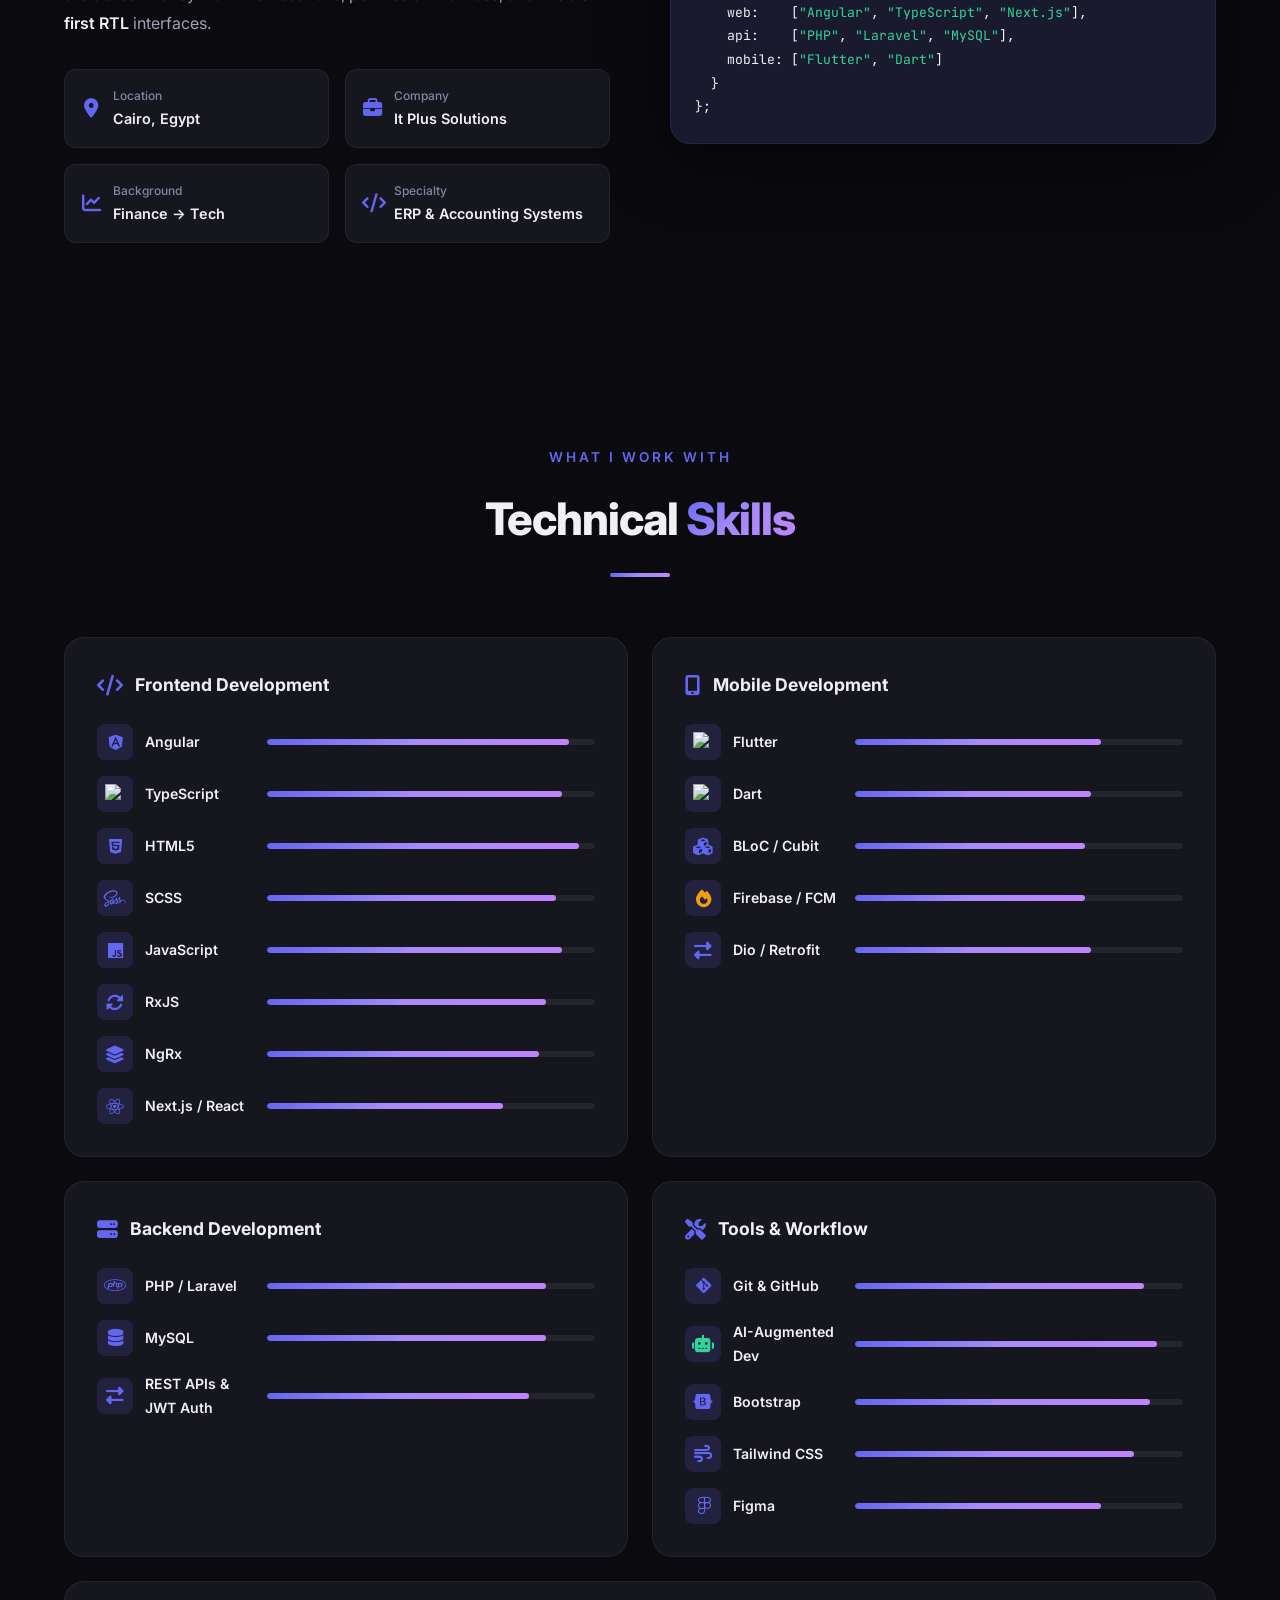
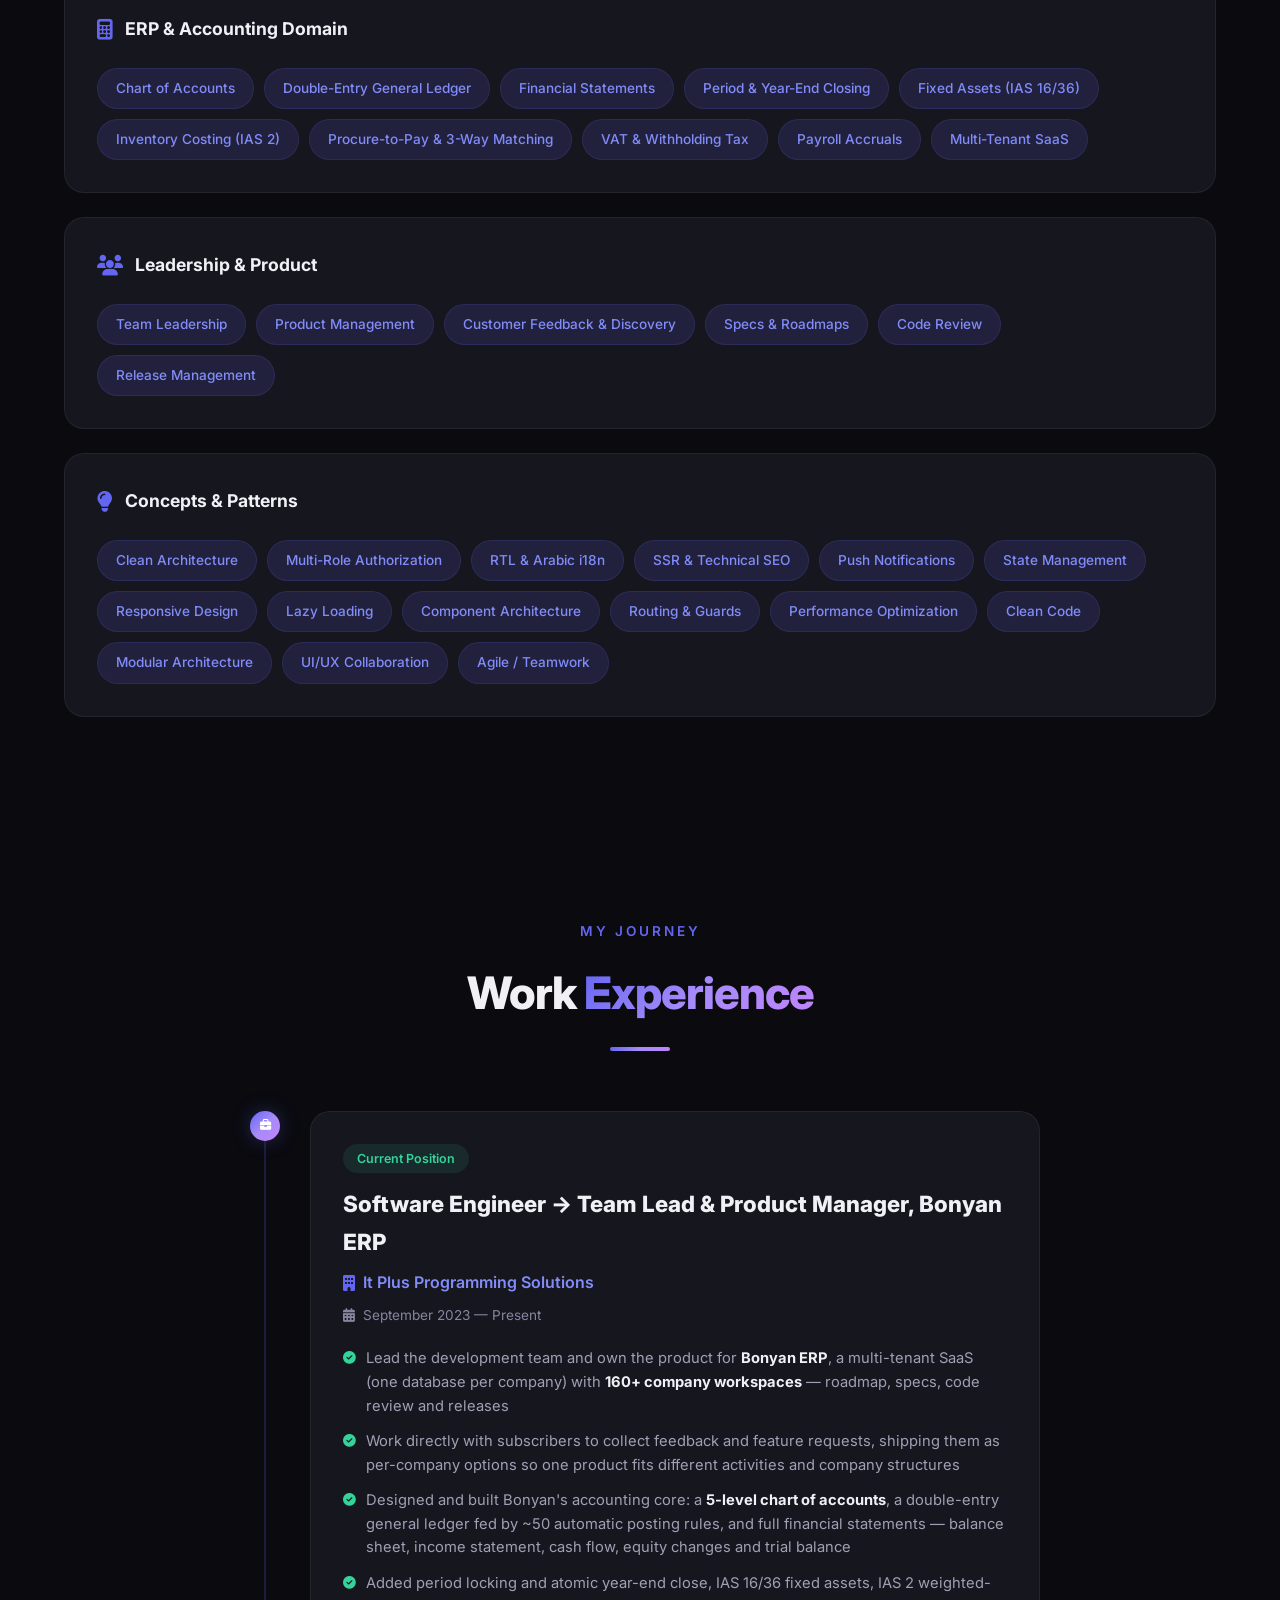
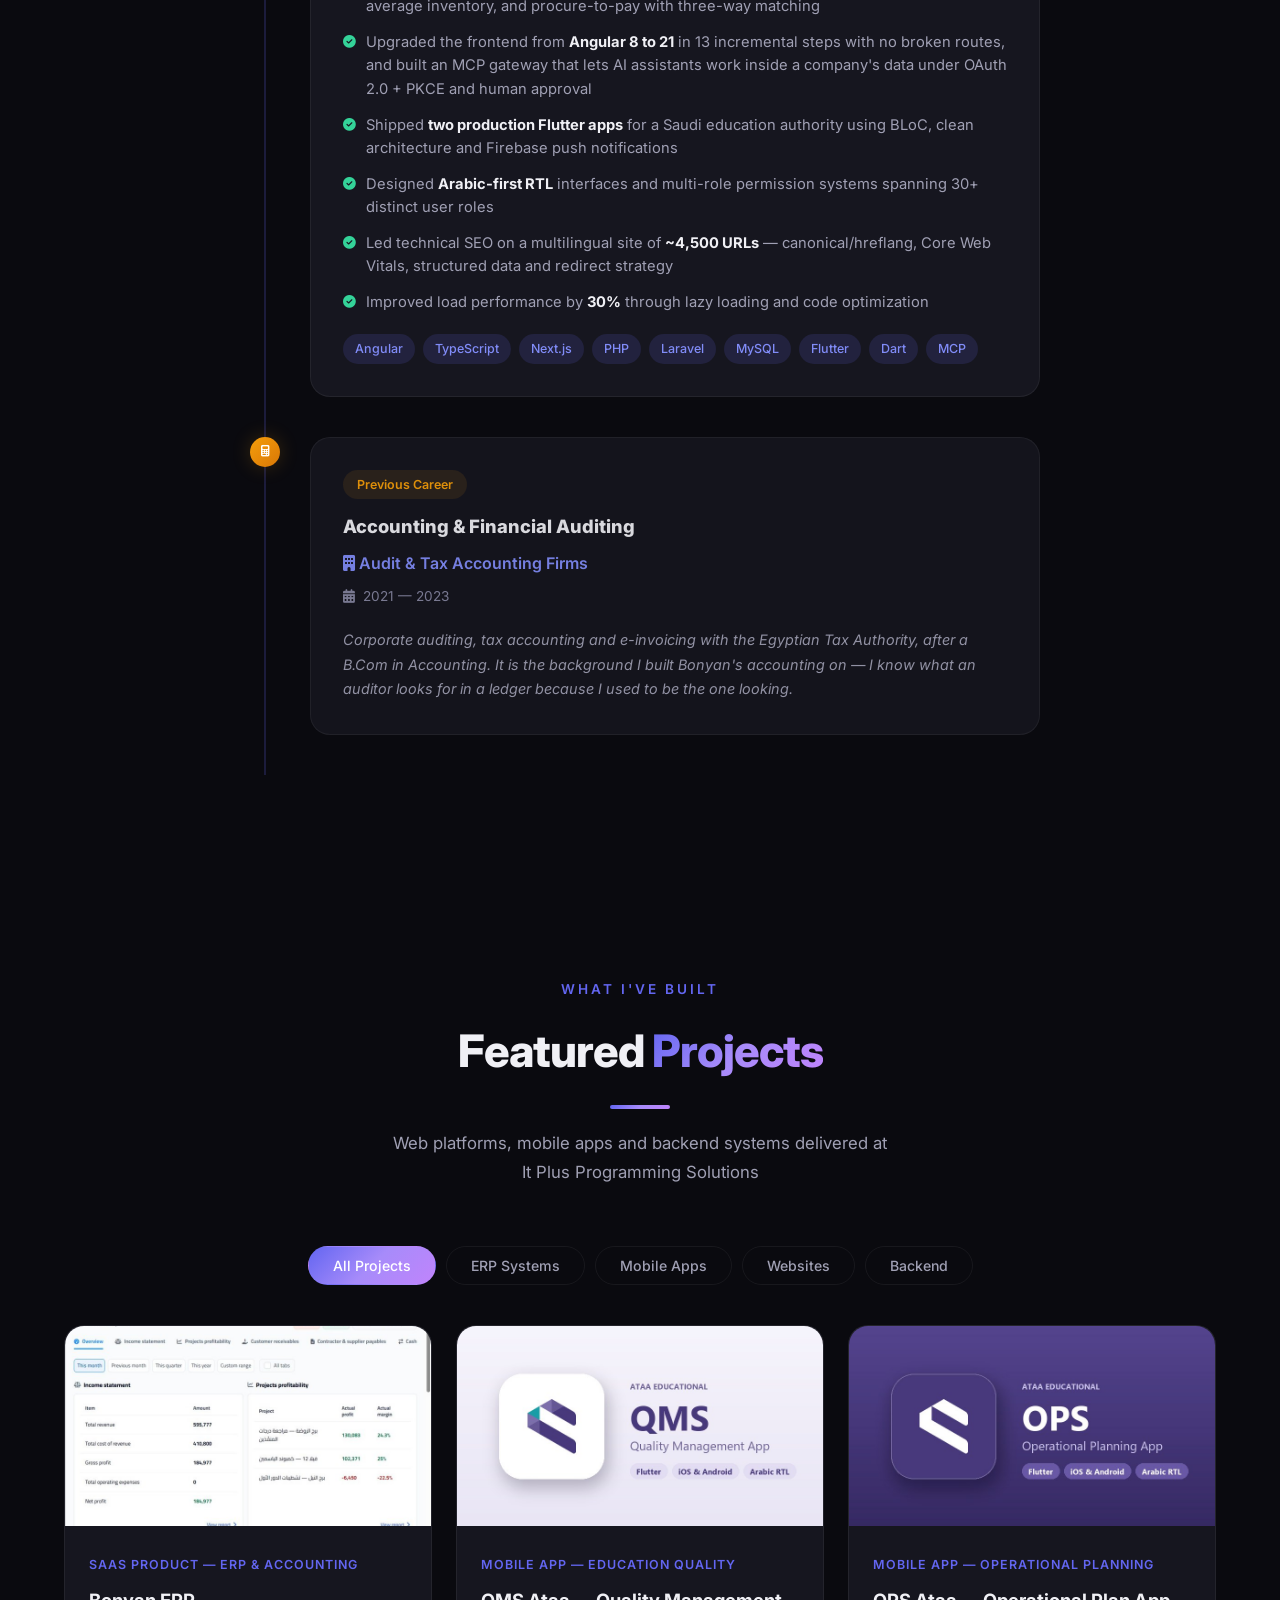
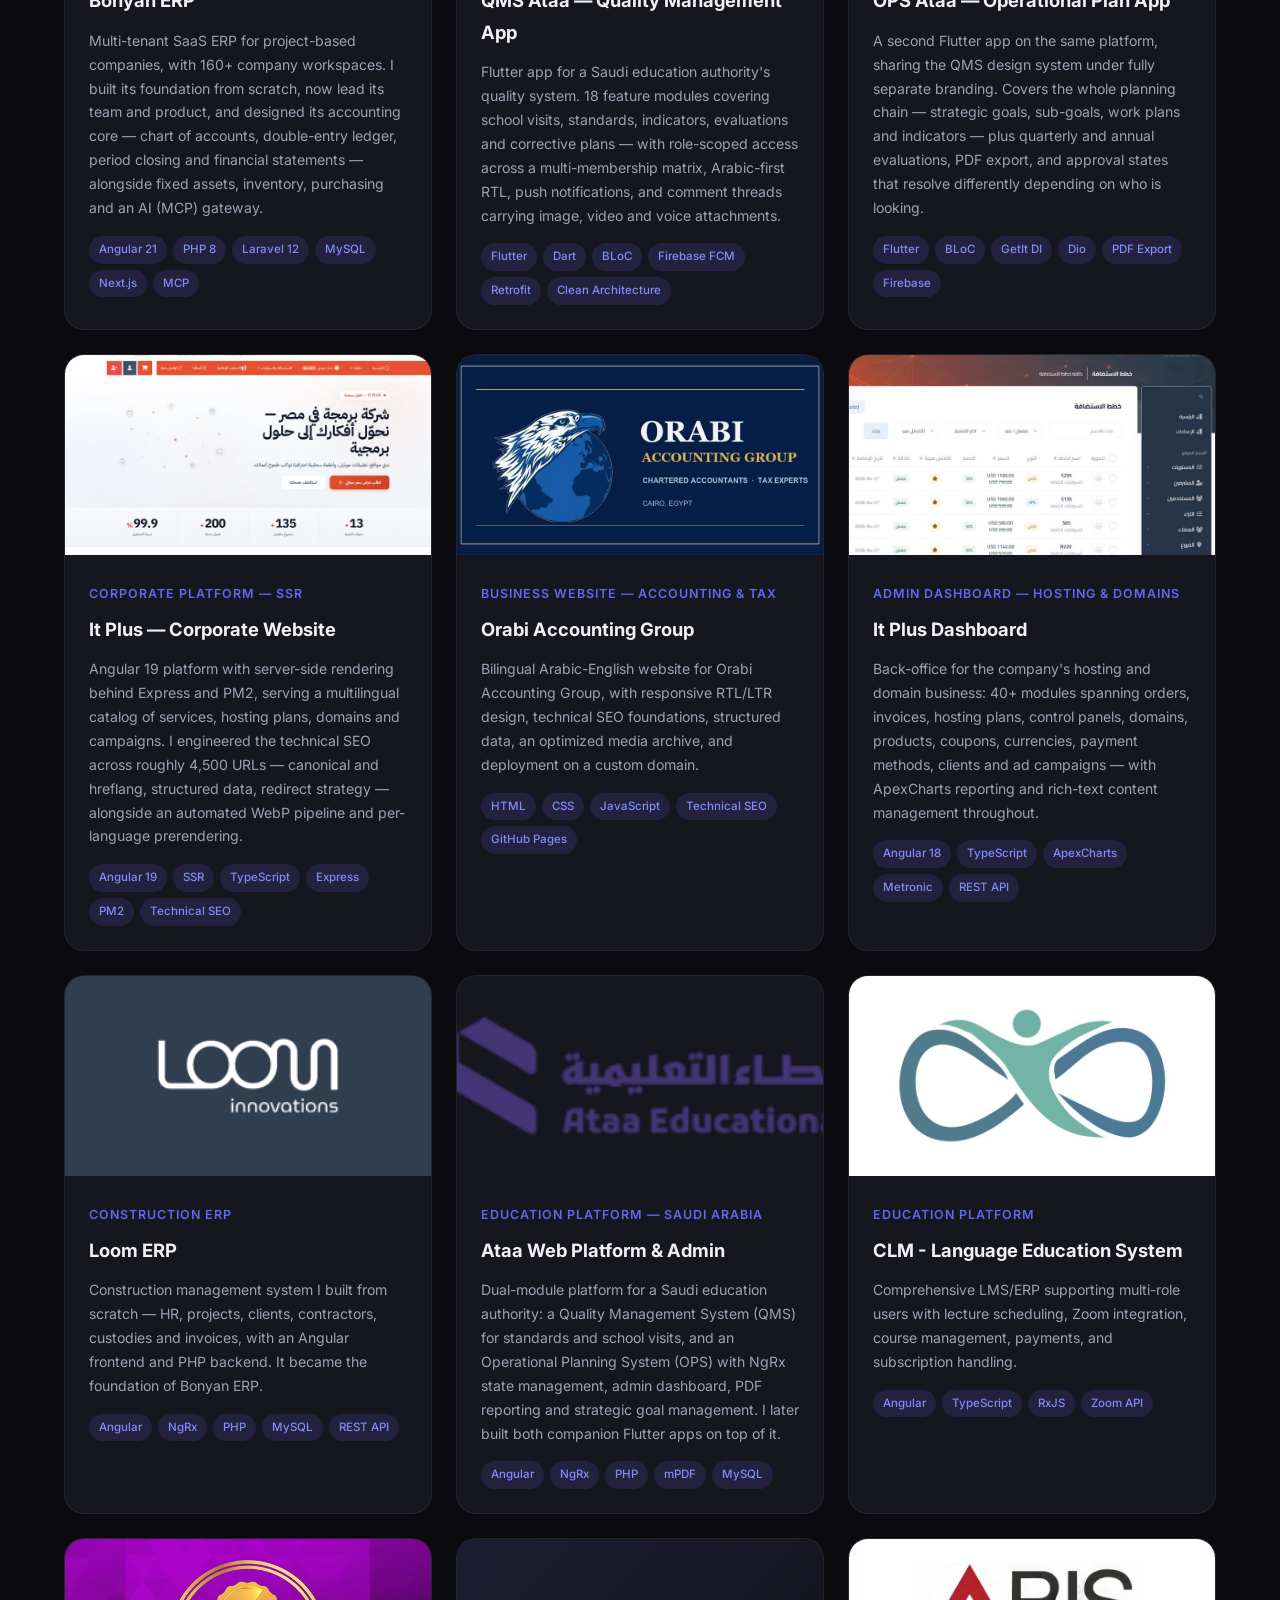
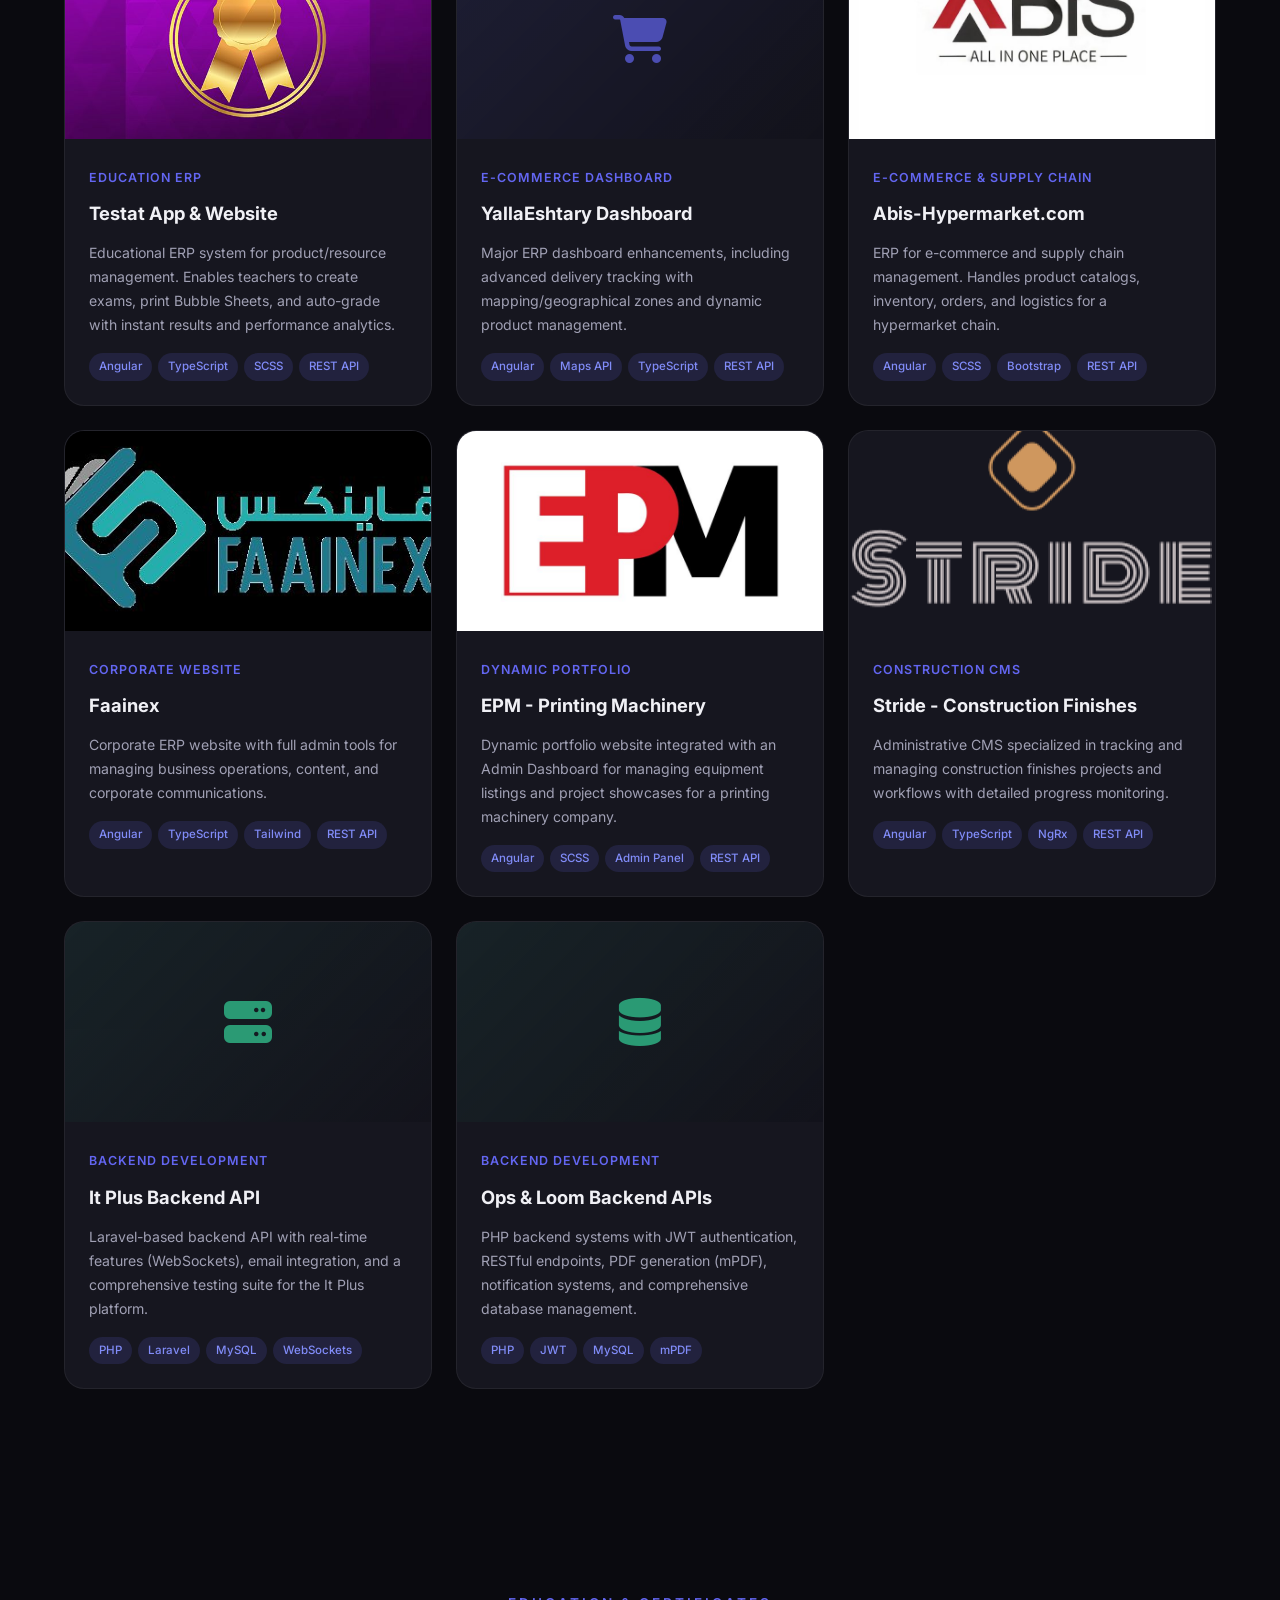
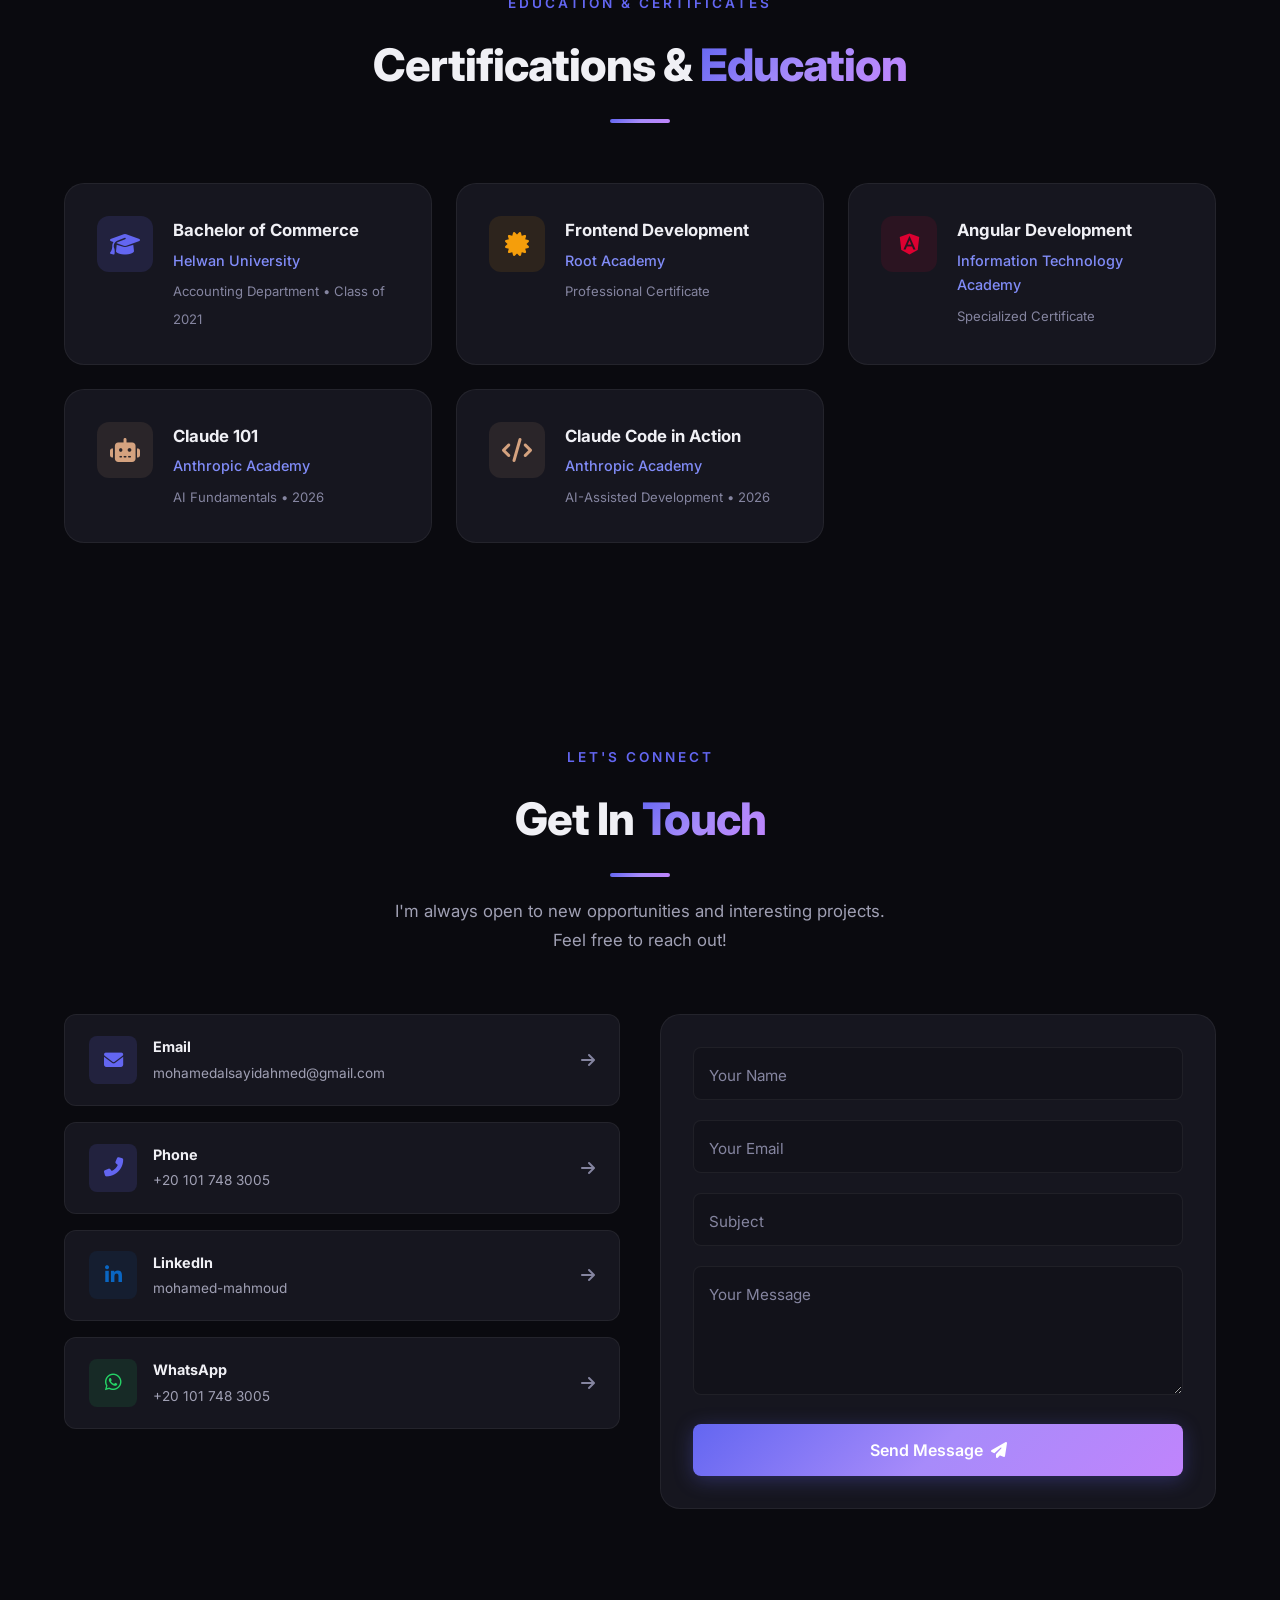
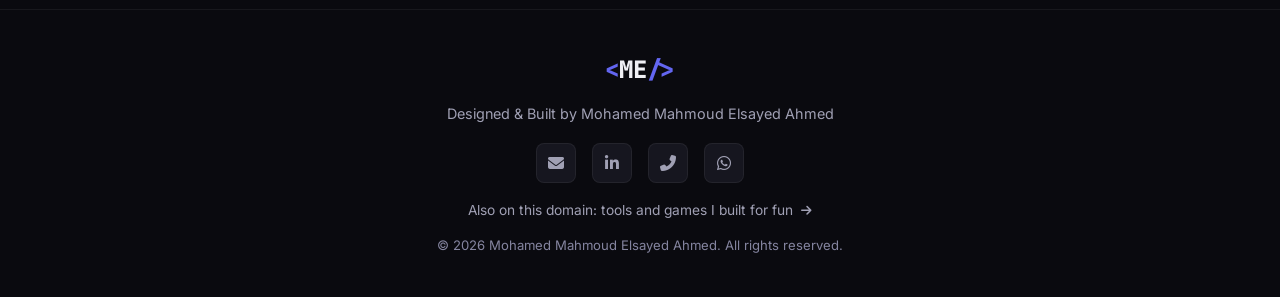
==== commit 97f2c8c1: "Lead with Bonyan: team lead, product manager and the accountant behind its ledger - Reposition as So" ====
--- a/index.html
+++ b/index.html
@@ -11,19 +11,19 @@
       gtag('config', 'G-3YCNRX0LQT');
     </script>
     <meta name="viewport" content="width=device-width, initial-scale=1.0">
-    <title>Mohamed Mahmoud Elsayed Ahmed | Angular Developer - Enterprise Web Platforms</title>
-    <meta name="description" content="Mohamed Mahmoud Elsayed Ahmed (محمد محمود السيد أحمد) - Angular Developer building enterprise web platforms, ERP dashboards and SSR sites, who also delivers the Flutter mobile apps and PHP/Laravel APIs behind complete products. 3 years and 15+ delivered ERP, education and e-commerce systems for clients in Egypt and Saudi Arabia. مطور Angular لمنصات الويب المؤسسية.">
-    <meta name="keywords" content="Mohamed Mahmoud, Mohamed Mahmoud Elsayed Ahmed, محمد محمود, محمد محمود السيد أحمد, محمد محمود السيد احمد, Angular Developer, Angular Frontend Developer, Frontend Developer, Software Engineer, Full-Stack Developer, Mobile App Developer, Flutter Developer, Laravel Developer, مطور انجولار, مطور واجهات أمامية, مهندس برمجيات, مطور فول ستاك, مطور تطبيقات موبايل, مطور فلاتر, مطور برمجيات, Flutter, Dart, BLoC, TypeScript Developer, RxJS, NgRx, Angular SSR, ERP Systems, Web Developer, Cairo, Egypt, Saudi Arabia, مطور ويب, القاهرة, مصر, السعودية, It Plus">
+    <title>Mohamed Elsayed | Software Engineer &amp; Team Lead — ERP &amp; Accounting Systems</title>
+    <meta name="description" content="Mohamed Mahmoud Elsayed Ahmed (محمد محمود السيد أحمد) — Software Engineer, Team Lead and Product Manager of Bonyan ERP, a multi-tenant SaaS ERP with 160+ company workspaces. Former accountant (B.Com, Accounting) who designed its double-entry general ledger, chart of accounts and financial statements. Angular, PHP/Laravel, MySQL, Flutter. Cairo, Egypt — open to remote roles.">
+    <meta name="keywords" content="Mohamed Mahmoud, Mohamed Mahmoud Elsayed Ahmed, Mohamed Elsayed, محمد محمود, محمد محمود السيد أحمد, محمد محمود السيد احمد, Software Engineer, Team Lead, Engineering Team Lead, Product Manager, Technical Product Manager, ERP Developer, ERP Software Engineer, Accounting Software Developer, Fintech Engineer, SaaS, Multi-Tenant SaaS, General Ledger, Double-Entry Accounting, Chart of Accounts, Financial Statements, IFRS, Bonyan ERP, بنيان, قائد فريق برمجة, مدير منتج, مطور أنظمة ERP, مطور برامج محاسبية, شجرة الحسابات, Next.js, Angular Developer, Angular Frontend Developer, Frontend Developer, Software Engineer, Full-Stack Developer, Mobile App Developer, Flutter Developer, Laravel Developer, مطور انجولار, مطور واجهات أمامية, مهندس برمجيات, مطور فول ستاك, مطور تطبيقات موبايل, مطور فلاتر, مطور برمجيات, Flutter, Dart, BLoC, TypeScript Developer, RxJS, NgRx, Angular SSR, ERP Systems, Web Developer, Cairo, Egypt, Saudi Arabia, مطور ويب, القاهرة, مصر, السعودية, It Plus">
     <meta name="author" content="Mohamed Mahmoud Elsayed Ahmed">
     <link rel="canonical" href="https://eng-mohamed-elsayedahmed.github.io/portfolio/">
     <meta name="theme-color" content="#6366f1">
     <meta name="robots" content="index, follow">
 
     <!-- Open Graph -->
-    <meta property="og:title" content="Mohamed Elsayed — Angular Developer">
-    <meta property="og:description" content="I build enterprise web platforms with Angular, and deliver the Flutter apps and PHP/Laravel APIs that complete them. 15+ ERP, education and e-commerce systems delivered across Egypt and Saudi Arabia.">
+    <meta property="og:title" content="Mohamed Elsayed — Software Engineer &amp; Team Lead, ERP &amp; Accounting Systems">
+    <meta property="og:description" content="Accountant turned engineer. I lead the team and product behind Bonyan ERP — a multi-tenant SaaS with 160+ company workspaces — and designed its double-entry accounting core. Web, mobile and API for clients in Egypt and Saudi Arabia.">
     <meta property="og:image" content="https://eng-mohamed-elsayedahmed.github.io/portfolio/assets/img/profile.jpg">
-    <meta property="og:image:alt" content="Mohamed Elsayed — Angular Developer">
+    <meta property="og:image:alt" content="Mohamed Elsayed — Software Engineer and Team Lead">
     <meta property="og:type" content="website">
     <meta property="og:url" content="https://eng-mohamed-elsayedahmed.github.io/portfolio/">
     <meta property="og:site_name" content="Mohamed Elsayed — Portfolio">
@@ -32,8 +32,8 @@
 
     <!-- Twitter Card -->
     <meta name="twitter:card" content="summary_large_image">
-    <meta name="twitter:title" content="Mohamed Elsayed — Angular Developer">
-    <meta name="twitter:description" content="Angular developer building enterprise web platforms, with hands-on Flutter and PHP/Laravel delivery. Built in Cairo for clients across Egypt and Saudi Arabia.">
+    <meta name="twitter:title" content="Mohamed Elsayed — Software Engineer &amp; Team Lead">
+    <meta name="twitter:description" content="Accountant turned engineer: Team Lead &amp; Product Manager of Bonyan ERP, a multi-tenant SaaS with a double-entry accounting core I designed. Angular, PHP/Laravel, Flutter.">
     <meta name="twitter:image" content="https://eng-mohamed-elsayedahmed.github.io/portfolio/assets/img/profile.jpg">
 
     <!-- Structured Data (JSON-LD) -->
@@ -43,8 +43,19 @@
       "@type": "Person",
       "name": "Mohamed Mahmoud Elsayed Ahmed",
       "alternateName": ["Mohamed Mahmoud", "محمد محمود السيد أحمد", "محمد محمود", "Mohamed Elsayed"],
-      "jobTitle": "Angular Developer",
-      "description": "Angular Developer with 3 years of experience building enterprise web platforms, ERP dashboards and SSR sites, with hands-on delivery of the Flutter mobile apps and PHP/Laravel APIs behind complete products. Delivered 15+ ERP, education and e-commerce systems for clients in Egypt and Saudi Arabia.",
+      "jobTitle": ["Software Engineer", "Team Lead", "Product Manager"],
+      "description": "Software Engineer, Team Lead and Product Manager of Bonyan ERP, a multi-tenant SaaS ERP for project-based companies with 160+ company workspaces. A former accountant (B.Com, Accounting, Helwan University) who designed Bonyan's chart of accounts, double-entry general ledger and financial statements. 3+ years delivering 15+ ERP, education and e-commerce systems across web (Angular), backend (PHP, Laravel, MySQL) and mobile (Flutter) for clients in Egypt and Saudi Arabia.",
+      "alumniOf": {
+        "@type": "CollegeOrUniversity",
+        "name": "Helwan University",
+        "department": "Faculty of Commerce — Accounting"
+      },
+      "hasOccupation": {
+        "@type": "Occupation",
+        "name": "Software Engineer & Team Lead",
+        "occupationLocation": { "@type": "City", "name": "Cairo" },
+        "skills": "ERP systems, accounting software, double-entry general ledger, chart of accounts, financial statements, multi-tenant SaaS, team leadership, product management, Angular, TypeScript, PHP, Laravel, MySQL, Next.js, Flutter"
+      },
       "url": "https://eng-mohamed-elsayedahmed.github.io/portfolio/",
       "image": "https://eng-mohamed-elsayedahmed.github.io/portfolio/assets/img/profile.jpg",
       "email": "mohamedalsayidahmed@gmail.com",
@@ -85,7 +96,7 @@
           "dateCreated": "2026-03-27"
         }
       ],
-      "knowsAbout": ["Angular", "Angular SSR", "TypeScript", "JavaScript", "RxJS", "NgRx", "Flutter", "Dart", "BLoC", "Firebase Cloud Messaging", "Clean Architecture", "PHP", "Laravel", "MySQL", "JWT", "SCSS", "HTML5", "CSS3", "Bootstrap", "Tailwind CSS", "REST APIs", "ERP Systems", "Mobile App Development", "Arabic RTL Localization", "Technical SEO", "Git", "Figma", "Claude AI", "AI-Augmented Development"],
+      "knowsAbout": ["ERP Systems", "Accounting Software", "Double-Entry Accounting", "General Ledger", "Chart of Accounts", "Financial Statements", "IFRS (IAS 2, IAS 16)", "Multi-Tenant SaaS", "Team Leadership", "Product Management", "Model Context Protocol (MCP)", "Next.js", "Angular", "Angular SSR", "TypeScript", "JavaScript", "RxJS", "NgRx", "Flutter", "Dart", "BLoC", "Firebase Cloud Messaging", "Clean Architecture", "PHP", "Laravel", "MySQL", "JWT", "SCSS", "HTML5", "CSS3", "Bootstrap", "Tailwind CSS", "REST APIs", "ERP Systems", "Mobile App Development", "Arabic RTL Localization", "Technical SEO", "Git", "Figma", "Claude AI", "AI-Augmented Development"],
       "knowsLanguage": ["en", "ar"],
       "sameAs": [
         "https://www.linkedin.com/in/mohamed-mahmoud-957731222/",
@@ -231,10 +242,10 @@
                     <span class="typewriter-cursor">|</span>
                 </h2>
                 <p class="hero-description animate-fade-up" style="--delay: 0.3s" data-i18n="hero.description">
-                    <strong>Angular Developer</strong> with <strong>3 years</strong> of experience building
-                    enterprise web platforms &mdash; ERP dashboards, multi-role admin systems and SSR sites.
-                    I also deliver the rest of the product: <strong>Flutter</strong> mobile apps and
-                    <strong>PHP/Laravel</strong> APIs, for Arabic-first clients in Egypt and Saudi Arabia.
+                    <strong>Software Engineer &amp; Team Lead</strong> who started as an <strong>accountant</strong>.
+                    I lead the team and product behind <strong>Bonyan ERP</strong> &mdash; a multi-tenant SaaS with
+                    160+ company workspaces &mdash; and designed its double-entry accounting core.
+                    Web, backend and mobile, for clients in Egypt and Saudi Arabia.
                 </p>
                 <div class="hero-actions animate-fade-up" style="--delay: 0.4s">
                     <a href="#projects" class="btn btn-primary">
@@ -252,7 +263,7 @@
                 </div>
                 <div class="hero-stats animate-fade-up" style="--delay: 0.5s">
                     <div class="stat">
-                        <span class="stat-number" data-count="3">0</span><span class="stat-plus"></span>
+                        <span class="stat-number" data-count="3">0</span><span class="stat-plus">+</span>
                         <span class="stat-label" data-i18n="hero.stat1">Years Experience</span>
                     </div>
                     <div class="stat">
@@ -260,12 +271,12 @@
                         <span class="stat-label" data-i18n="hero.stat2">Projects Delivered</span>
                     </div>
                     <div class="stat">
+                        <span class="stat-number" data-count="160">0</span><span class="stat-plus">+</span>
+                        <span class="stat-label" data-i18n="hero.stat3">Companies on Bonyan</span>
+                    </div>
+                    <div class="stat">
                         <span class="stat-number" data-count="2">0</span><span class="stat-plus"></span>
                         <span class="stat-label" data-i18n="hero.stat4">Mobile Apps Shipped</span>
-                    </div>
-                    <div class="stat">
-                        <span class="stat-number" data-count="30">0</span><span class="stat-plus">%</span>
-                        <span class="stat-label" data-i18n="hero.stat3">Performance Boost</span>
                     </div>
                 </div>
             </div>
@@ -308,22 +319,22 @@
             <div class="about-grid">
                 <div class="about-content reveal">
                     <p class="about-text" data-i18n="about.p1">
-                        I'm an <strong>Angular Developer</strong> based in <strong>Cairo, Egypt</strong>.
-                        The web platform is where I'm strongest, and I've grown into delivering complete
-                        products around it &mdash; the Flutter mobile app and the Laravel API included.
+                        I'm a <strong>Software Engineer and Team Lead</strong> based in <strong>Cairo, Egypt</strong>.
+                        At <strong>It Plus Programming Solutions</strong> I lead the development team and the product
+                        for <strong>Bonyan ERP</strong>: I talk to subscribers, turn what they need into specs, and ship
+                        it across the stack &mdash; Angular, PHP/Laravel and MySQL, with Flutter on mobile.
                     </p>
                     <p class="about-text" data-i18n="about.p2">
-                        Over <strong>3 years</strong> at <strong>It Plus Programming Solutions</strong> I've
-                        delivered <strong>15+</strong> ERP, education and e-commerce systems for clients in
-                        <strong>Egypt and Saudi Arabia</strong> &mdash; including a full quality-management
-                        platform for a Saudi education authority, built as an Angular web system plus two
-                        Flutter mobile apps.
+                        I came to code from <strong>accounting</strong> &mdash; a Bachelor of Commerce in Accounting
+                        from Helwan University, then two years of audit, tax and e-invoicing work. That is why
+                        Bonyan's chart of accounts, general ledger, period closing and financial statements read
+                        the way an auditor expects.
                     </p>
                     <p class="about-text" data-i18n="about.p3">
-                        My work leans toward systems others find awkward: <strong>Arabic-first RTL</strong>
-                        interfaces, multi-role permission matrices, and mobile clients that have to stay
-                        correct against legacy backends. A prior career in <strong>accounting and auditing</strong>
-                        is why business logic in ERP tends to make sense to me before it's explained.
+                        In 3+ years I've delivered <strong>15+</strong> ERP, education and e-commerce systems for
+                        clients in <strong>Egypt and Saudi Arabia</strong>, including two production Flutter apps for a
+                        Saudi education authority. I'm at my best where business rules are dense: money that must
+                        reconcile, permission matrices, and <strong>Arabic-first RTL</strong> interfaces.
                     </p>
                     <div class="about-info-cards">
                         <div class="info-card">
@@ -351,7 +362,7 @@
                             <i class="fas fa-code"></i>
                             <div>
                                 <span class="info-label" data-i18n="about.specialty">Specialty</span>
-                                <span class="info-value" data-i18n="about.specialtyVal">Angular &middot; Enterprise Web</span>
+                                <span class="info-value" data-i18n="about.specialtyVal">ERP &amp; Accounting Systems</span>
                             </div>
                         </div>
                     </div>
@@ -368,23 +379,23 @@
                         </div>
                         <div class="code-body">
 <pre><code><span class="code-keyword">interface</span> <span class="code-type">Engineer</span> {
-  <span class="code-prop">name</span>: <span class="code-string">"Mohamed Elsayed"</span>;
-  <span class="code-prop">role</span>: <span class="code-string">"Angular Developer"</span>;
-  <span class="code-prop">experience</span>: <span class="code-string">"3 years"</span>;
+  <span class="code-prop">name</span>: <span class="code-type">string</span>;
+  <span class="code-prop">role</span>: <span class="code-type">string</span>;
+  <span class="code-prop">background</span>: <span class="code-type">string</span>;
+  <span class="code-prop">leads</span>: <span class="code-type">string</span>;
   <span class="code-prop">stack</span>: <span class="code-type">Record</span>&lt;<span class="code-type">string</span>, <span class="code-type">string</span>[]&gt;;
-  <span class="code-prop">ships</span>: <span class="code-string">"end-to-end products"</span>;
 }
 
 <span class="code-keyword">const</span> <span class="code-var">me</span>: <span class="code-type">Engineer</span> = {
   <span class="code-prop">name</span>: <span class="code-string">"Mohamed Elsayed"</span>,
-  <span class="code-prop">role</span>: <span class="code-string">"Angular Developer"</span>,
-  <span class="code-prop">experience</span>: <span class="code-string">"3 years"</span>,
+  <span class="code-prop">role</span>: <span class="code-string">"Software Engineer &amp; Team Lead"</span>,
+  <span class="code-prop">background</span>: <span class="code-string">"B.Com Accounting → Engineering"</span>,
+  <span class="code-prop">leads</span>: <span class="code-string">"Bonyan ERP — team &amp; product"</span>,
   <span class="code-prop">stack</span>: {
-    <span class="code-prop">web</span>:    [<span class="code-string">"Angular"</span>, <span class="code-string">"TypeScript"</span>, <span class="code-string">"NgRx"</span>],
-    <span class="code-prop">mobile</span>: [<span class="code-string">"Flutter"</span>, <span class="code-string">"Dart"</span>, <span class="code-string">"BLoC"</span>],
-    <span class="code-prop">api</span>:    [<span class="code-string">"PHP"</span>, <span class="code-string">"Laravel"</span>, <span class="code-string">"MySQL"</span>]
-  },
-  <span class="code-prop">ships</span>: <span class="code-string">"end-to-end products"</span>
+    <span class="code-prop">web</span>:    [<span class="code-string">"Angular"</span>, <span class="code-string">"TypeScript"</span>, <span class="code-string">"Next.js"</span>],
+    <span class="code-prop">api</span>:    [<span class="code-string">"PHP"</span>, <span class="code-string">"Laravel"</span>, <span class="code-string">"MySQL"</span>],
+    <span class="code-prop">mobile</span>: [<span class="code-string">"Flutter"</span>, <span class="code-string">"Dart"</span>]
+  }
 };</code></pre>
                         </div>
                     </div>
@@ -445,6 +456,11 @@
                             <span class="skill-name">NgRx</span>
                             <div class="skill-bar"><div class="skill-progress" data-progress="83"></div></div>
                         </div>
+                        <div class="skill-item">
+                            <div class="skill-icon"><i class="fab fa-react"></i></div>
+                            <span class="skill-name">Next.js / React</span>
+                            <div class="skill-bar"><div class="skill-progress" data-progress="72"></div></div>
+                        </div>
                     </div>
                 </div>
 
@@ -495,12 +511,12 @@
                         <div class="skill-item">
                             <div class="skill-icon"><i class="fab fa-php"></i></div>
                             <span class="skill-name">PHP / Laravel</span>
-                            <div class="skill-bar"><div class="skill-progress" data-progress="65"></div></div>
+                            <div class="skill-bar"><div class="skill-progress" data-progress="85"></div></div>
                         </div>
                         <div class="skill-item">
                             <div class="skill-icon"><i class="fas fa-database"></i></div>
                             <span class="skill-name">MySQL</span>
-                            <div class="skill-bar"><div class="skill-progress" data-progress="65"></div></div>
+                            <div class="skill-bar"><div class="skill-progress" data-progress="85"></div></div>
                         </div>
                         <div class="skill-item">
                             <div class="skill-icon"><i class="fas fa-exchange-alt"></i></div>
@@ -541,6 +557,40 @@
                             <span class="skill-name">Figma</span>
                             <div class="skill-bar"><div class="skill-progress" data-progress="75"></div></div>
                         </div>
+                    </div>
+                </div>
+
+                <div class="skill-category skill-category-wide reveal">
+                    <div class="skill-category-header">
+                        <i class="fas fa-calculator"></i>
+                        <h3 data-i18n="skills.domain">ERP &amp; Accounting Domain</h3>
+                    </div>
+                    <div class="skill-tags">
+                        <span class="skill-tag" data-i18n="skills.dm1">Chart of Accounts</span>
+                        <span class="skill-tag" data-i18n="skills.dm2">Double-Entry General Ledger</span>
+                        <span class="skill-tag" data-i18n="skills.dm3">Financial Statements</span>
+                        <span class="skill-tag" data-i18n="skills.dm4">Period &amp; Year-End Closing</span>
+                        <span class="skill-tag" data-i18n="skills.dm5">Fixed Assets (IAS 16/36)</span>
+                        <span class="skill-tag" data-i18n="skills.dm6">Inventory Costing (IAS 2)</span>
+                        <span class="skill-tag" data-i18n="skills.dm7">Procure-to-Pay &amp; 3-Way Matching</span>
+                        <span class="skill-tag" data-i18n="skills.dm8">VAT &amp; Withholding Tax</span>
+                        <span class="skill-tag" data-i18n="skills.dm9">Payroll Accruals</span>
+                        <span class="skill-tag" data-i18n="skills.dm10">Multi-Tenant SaaS</span>
+                    </div>
+                </div>
+
+                <div class="skill-category skill-category-wide reveal">
+                    <div class="skill-category-header">
+                        <i class="fas fa-users"></i>
+                        <h3 data-i18n="skills.lead">Leadership &amp; Product</h3>
+                    </div>
+                    <div class="skill-tags">
+                        <span class="skill-tag" data-i18n="skills.ld1">Team Leadership</span>
+                        <span class="skill-tag" data-i18n="skills.ld2">Product Management</span>
+                        <span class="skill-tag" data-i18n="skills.ld3">Customer Feedback &amp; Discovery</span>
+                        <span class="skill-tag" data-i18n="skills.ld4">Specs &amp; Roadmaps</span>
+                        <span class="skill-tag" data-i18n="skills.ld5">Code Review</span>
+                        <span class="skill-tag" data-i18n="skills.ld6">Release Management</span>
                     </div>
                 </div>
 
@@ -584,7 +634,7 @@
                     <div class="timeline-dot"><i class="fas fa-briefcase"></i></div>
                     <div class="timeline-content">
                         <div class="timeline-badge" data-i18n="exp.current">Current Position</div>
-                        <h3 class="timeline-title" data-i18n="exp.role">Applications Developer &mdash; Angular</h3>
+                        <h3 class="timeline-title" data-i18n="exp.role">Software Engineer &rarr; Team Lead &amp; Product Manager, Bonyan ERP</h3>
                         <h4 class="timeline-company">
                             <a href="https://it-plus.co" target="_blank" rel="noopener" class="company-link">
                                 <i class="fas fa-building"></i>
@@ -596,18 +646,20 @@
                             <span data-i18n="exp.date">September 2023 &mdash; Present</span>
                         </span>
                         <ul class="timeline-details">
-                            <li><i class="fas fa-check-circle"></i><span data-i18n="exp.d1">Built enterprise Angular applications &mdash; from ERP dashboards to an <strong>Angular 19 SSR</strong> corporate platform &mdash; with NgRx state management</span></li>
+                            <li><i class="fas fa-check-circle"></i><span data-i18n="exp.b1">Lead the development team and own the product for <strong>Bonyan ERP</strong>, a multi-tenant SaaS (one database per company) with <strong>160+ company workspaces</strong> &mdash; roadmap, specs, code review and releases</span></li>
+                            <li><i class="fas fa-check-circle"></i><span data-i18n="exp.b2">Work directly with subscribers to collect feedback and feature requests, shipping them as per-company options so one product fits different activities and company structures</span></li>
+                            <li><i class="fas fa-check-circle"></i><span data-i18n="exp.b3">Designed and built Bonyan's accounting core: a <strong>5-level chart of accounts</strong>, a double-entry general ledger fed by ~50 automatic posting rules, and full financial statements &mdash; balance sheet, income statement, cash flow, equity changes and trial balance</span></li>
+                            <li><i class="fas fa-check-circle"></i><span data-i18n="exp.b4">Added period locking and atomic year-end close, IAS 16/36 fixed assets, IAS 2 weighted-average inventory, and procure-to-pay with three-way matching</span></li>
+                            <li><i class="fas fa-check-circle"></i><span data-i18n="exp.b5">Upgraded the frontend from <strong>Angular 8 to 21</strong> in 13 incremental steps with no broken routes, and built an MCP gateway that lets AI assistants work inside a company's data under OAuth 2.0 + PKCE and human approval</span></li>
                             <li><i class="fas fa-check-circle"></i><span data-i18n="exp.d2">Shipped <strong>two production Flutter apps</strong> for a Saudi education authority using BLoC, clean architecture and Firebase push notifications</span></li>
                             <li><i class="fas fa-check-circle"></i><span data-i18n="exp.d6">Designed <strong>Arabic-first RTL</strong> interfaces and multi-role permission systems spanning 30+ distinct user roles</span></li>
-                            <li><i class="fas fa-check-circle"></i><span data-i18n="exp.d5">Delivered <strong>PHP/Laravel</strong> REST APIs for end-to-end projects &mdash; JWT authentication, PDF generation and notifications</span></li>
                             <li><i class="fas fa-check-circle"></i><span data-i18n="exp.d7">Led technical SEO on a multilingual site of <strong>~4,500 URLs</strong> &mdash; canonical/hreflang, Core Web Vitals, structured data and redirect strategy</span></li>
                             <li><i class="fas fa-check-circle"></i><span data-i18n="exp.d3">Improved load performance by <strong>30%</strong> through lazy loading and code optimization</span></li>
-                            <li><i class="fas fa-check-circle"></i><span data-i18n="exp.d4">Maintained clean, modular, and scalable code following best practices</span></li>
                         </ul>
                         <div class="timeline-tech">
-                            <span>Angular</span><span>TypeScript</span><span>NgRx</span>
-                            <span>Flutter</span><span>Dart</span><span>BLoC</span>
-                            <span>PHP / Laravel</span><span>MySQL</span><span>SCSS</span>
+                            <span>Angular</span><span>TypeScript</span><span>Next.js</span>
+                            <span>PHP</span><span>Laravel</span><span>MySQL</span>
+                            <span>Flutter</span><span>Dart</span><span>MCP</span>
                         </div>
                     </div>
                 </div>
@@ -625,7 +677,7 @@
                             <i class="fas fa-calendar-alt"></i>
                             <span data-i18n="exp.accDate">2021 &mdash; 2023</span>
                         </span>
-                        <p class="timeline-summary" data-i18n="exp.accSummary">Worked in corporate auditing, tax accounting, and e-invoicing with the Egyptian Tax Authority. This financial background is why ERP domain logic &mdash; invoices, custodies, cost centers, approval chains &mdash; reads naturally to me before anyone explains it.</p>
+                        <p class="timeline-summary" data-i18n="exp.accSummary">Corporate auditing, tax accounting and e-invoicing with the Egyptian Tax Authority, after a B.Com in Accounting. It is the background I built Bonyan's accounting on &mdash; I know what an auditor looks for in a ledger because I used to be the one looking.</p>
                     </div>
                 </div>
             </div>
@@ -651,10 +703,27 @@
             </div>
 
             <div class="projects-grid">
+                <!-- Bonyan ERP -->
+                <div class="project-card reveal" data-category="erp web" data-live="projects/bonyan-erp.html" role="button" tabindex="0">
+                    <div class="project-image">
+                        <img src="assets/img/projects/bonyan.jpg" alt="Bonyan ERP financial reports - income statement and project profitability" loading="lazy" width="800" height="500">
+                        <div class="project-overlay"><div class="project-links">
+                            <a href="projects/bonyan-erp.html" class="project-link-tag"><i class="fas fa-book-open"></i> <span data-i18n="proj.tag.case">Case study</span></a>
+                            <a href="https://bonyan-erp.com" target="_blank" rel="noopener" class="project-link-tag"><i class="fas fa-external-link-alt"></i> <span data-i18n="proj.tag.live">Live Site</span></a>
+                        </div></div>
+                    </div>
+                    <div class="project-info">
+                        <span class="project-category" data-i18n="proj.bonyan.cat">SaaS Product &mdash; ERP &amp; Accounting</span>
+                        <h3 class="project-title">Bonyan ERP</h3>
+                        <p class="project-description" data-i18n="proj.bonyan.desc">Multi-tenant SaaS ERP for project-based companies, with 160+ company workspaces. I built its foundation from scratch, now lead its team and product, and designed its accounting core &mdash; chart of accounts, double-entry ledger, period closing and financial statements &mdash; alongside fixed assets, inventory, purchasing and an AI (MCP) gateway.</p>
+                        <div class="project-tech"><span>Angular 21</span><span>PHP 8</span><span>Laravel 12</span><span>MySQL</span><span>Next.js</span><span>MCP</span></div>
+                    </div>
+                </div>
+
                 <!-- QMS Ataa - Flutter -->
                 <div class="project-card reveal" data-category="mobile" data-live="projects/ataa-mobile.html" role="button" tabindex="0">
                     <div class="project-image">
-                        <div class="project-placeholder mobile-placeholder" aria-hidden="true"><i class="fas fa-clipboard-check"></i></div>
+                        <img src="assets/img/projects/ataa-qms-app.jpg" alt="Ataa QMS app icon - Quality Management mobile app for iOS and Android" loading="lazy" width="800" height="500">
                         <div class="project-overlay"><div class="project-links"><a href="projects/ataa-mobile.html" class="project-link-tag"><i class="fas fa-book-open"></i> <span data-i18n="proj.tag.case">Case study</span></a></div></div>
                     </div>
                     <div class="project-info">
@@ -668,7 +737,7 @@
                 <!-- OPS Ataa - Flutter -->
                 <div class="project-card reveal" data-category="mobile" data-live="projects/ataa-mobile.html" role="button" tabindex="0">
                     <div class="project-image">
-                        <div class="project-placeholder mobile-placeholder" aria-hidden="true"><i class="fas fa-diagram-project"></i></div>
+                        <img src="assets/img/projects/ataa-ops-app.jpg" alt="Ataa OPS app icon - Operational Planning mobile app for iOS and Android" loading="lazy" width="800" height="500">
                         <div class="project-overlay"><div class="project-links"><a href="projects/ataa-mobile.html" class="project-link-tag"><i class="fas fa-book-open"></i> <span data-i18n="proj.tag.case">Case study</span></a></div></div>
                     </div>
                     <div class="project-info">
@@ -721,23 +790,6 @@
                     </div>
                 </div>
 
-                <!-- Bonyan ERP -->
-                <div class="project-card reveal" data-category="erp web" data-live="https://bonyan-erp.com" role="button" tabindex="0">
-                    <div class="project-image">
-                        <img src="assets/img/projects/bonyan.jpg" alt="Bonyan ERP - Construction Finishing ERP Product" loading="lazy">
-                        <div class="project-overlay"><div class="project-links">
-                            <a href="https://bonyan-erp.com" target="_blank" rel="noopener" class="project-link-tag"><i class="fas fa-external-link-alt"></i> Live Site</a>
-                            <a href="https://www.facebook.com/share/1DpRk4TSfo/" target="_blank" rel="noopener" class="project-link-tag"><i class="fab fa-facebook"></i> <span data-i18n="proj.tag.fb">Facebook</span></a>
-                        </div></div>
-                    </div>
-                    <div class="project-info">
-                        <span class="project-category" data-i18n="proj.bonyan.cat">Product &mdash; Construction ERP</span>
-                        <h3 class="project-title">Bonyan ERP</h3>
-                        <p class="project-description" data-i18n="proj.bonyan.desc">The company's own commercial product for finishing and decoration firms &mdash; projects, BOQ work items, contractors, vouchers, expenses and payments in one system. It is built on the Loom ERP codebase I developed, which was productized into Bonyan with further development by a colleague.</p>
-                        <div class="project-tech"><span>Angular</span><span>PHP</span><span>MySQL</span><span>REST API</span></div>
-                    </div>
-                </div>
-
                 <!-- Loom ERP -->
                 <div class="project-card reveal" data-category="erp" data-live="" role="button" tabindex="0">
                     <div class="project-image">
@@ -747,7 +799,7 @@
                     <div class="project-info">
                         <span class="project-category" data-i18n="proj.loom.cat">Construction ERP</span>
                         <h3 class="project-title">Loom ERP</h3>
-                        <p class="project-description" data-i18n="proj.loom.desc">Comprehensive construction management system covering HR, Projects, Clients, Contractors, Custodies, Invoices, and more. Full-stack with an Angular frontend and PHP backend &mdash; and the codebase that later became the foundation of Bonyan ERP, the company's commercial product.</p>
+                        <p class="project-description" data-i18n="proj.loom.desc">Construction management system I built from scratch &mdash; HR, projects, clients, contractors, custodies and invoices, with an Angular frontend and PHP backend. It became the foundation of Bonyan ERP.</p>
                         <div class="project-tech"><span>Angular</span><span>NgRx</span><span>PHP</span><span>MySQL</span><span>REST API</span></div>
                     </div>
                 </div>
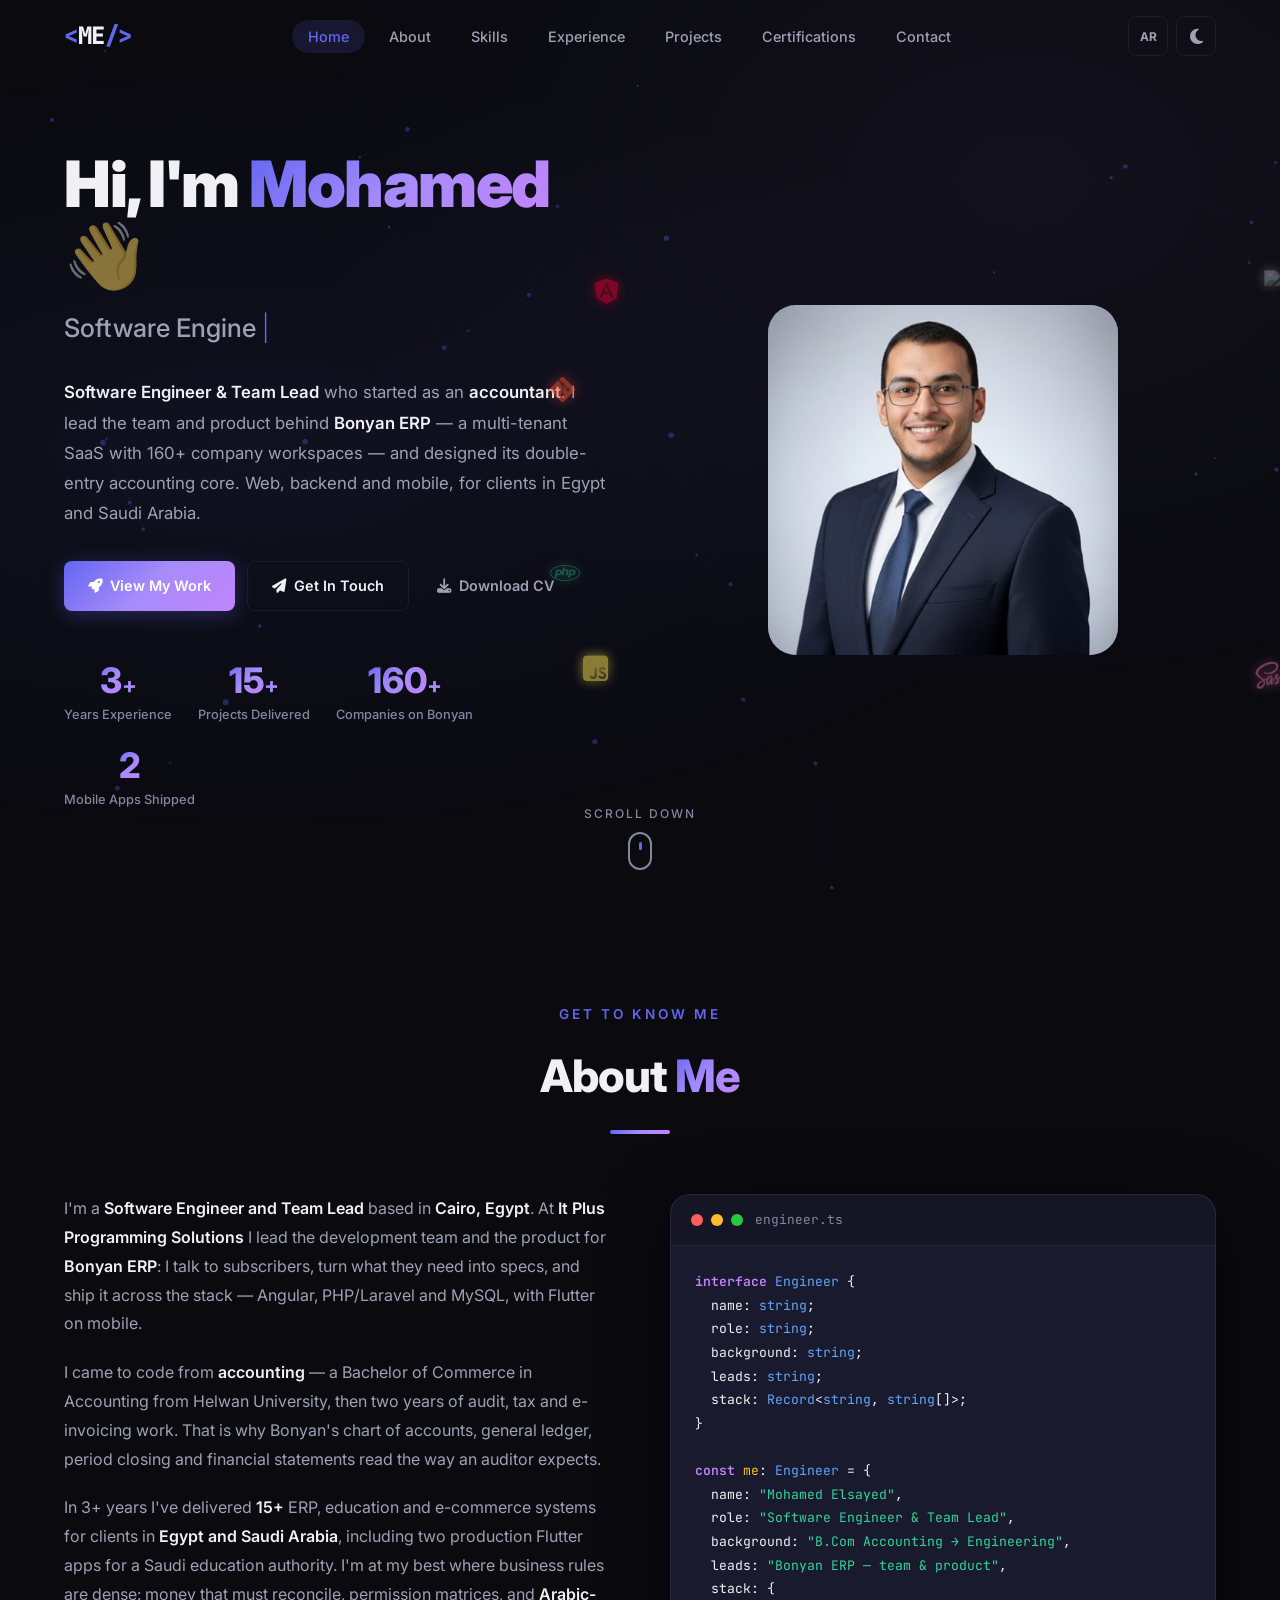
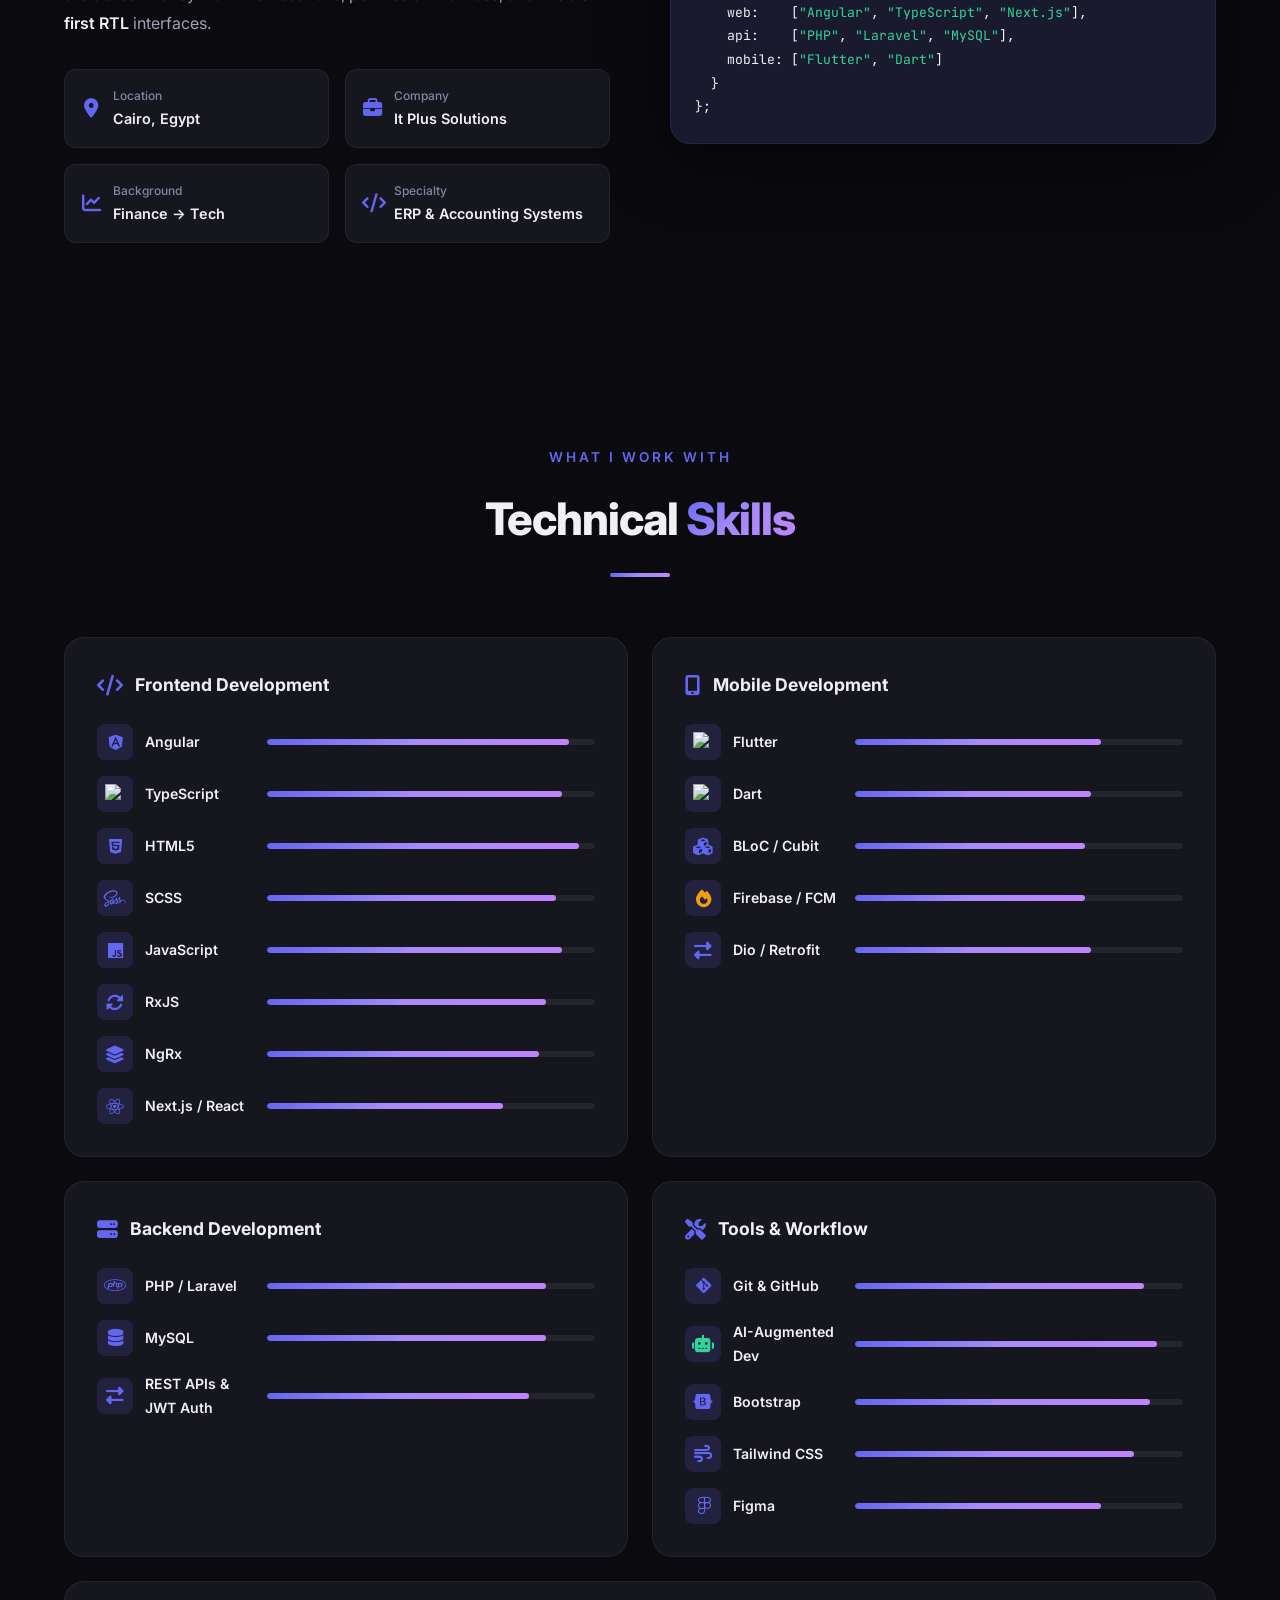
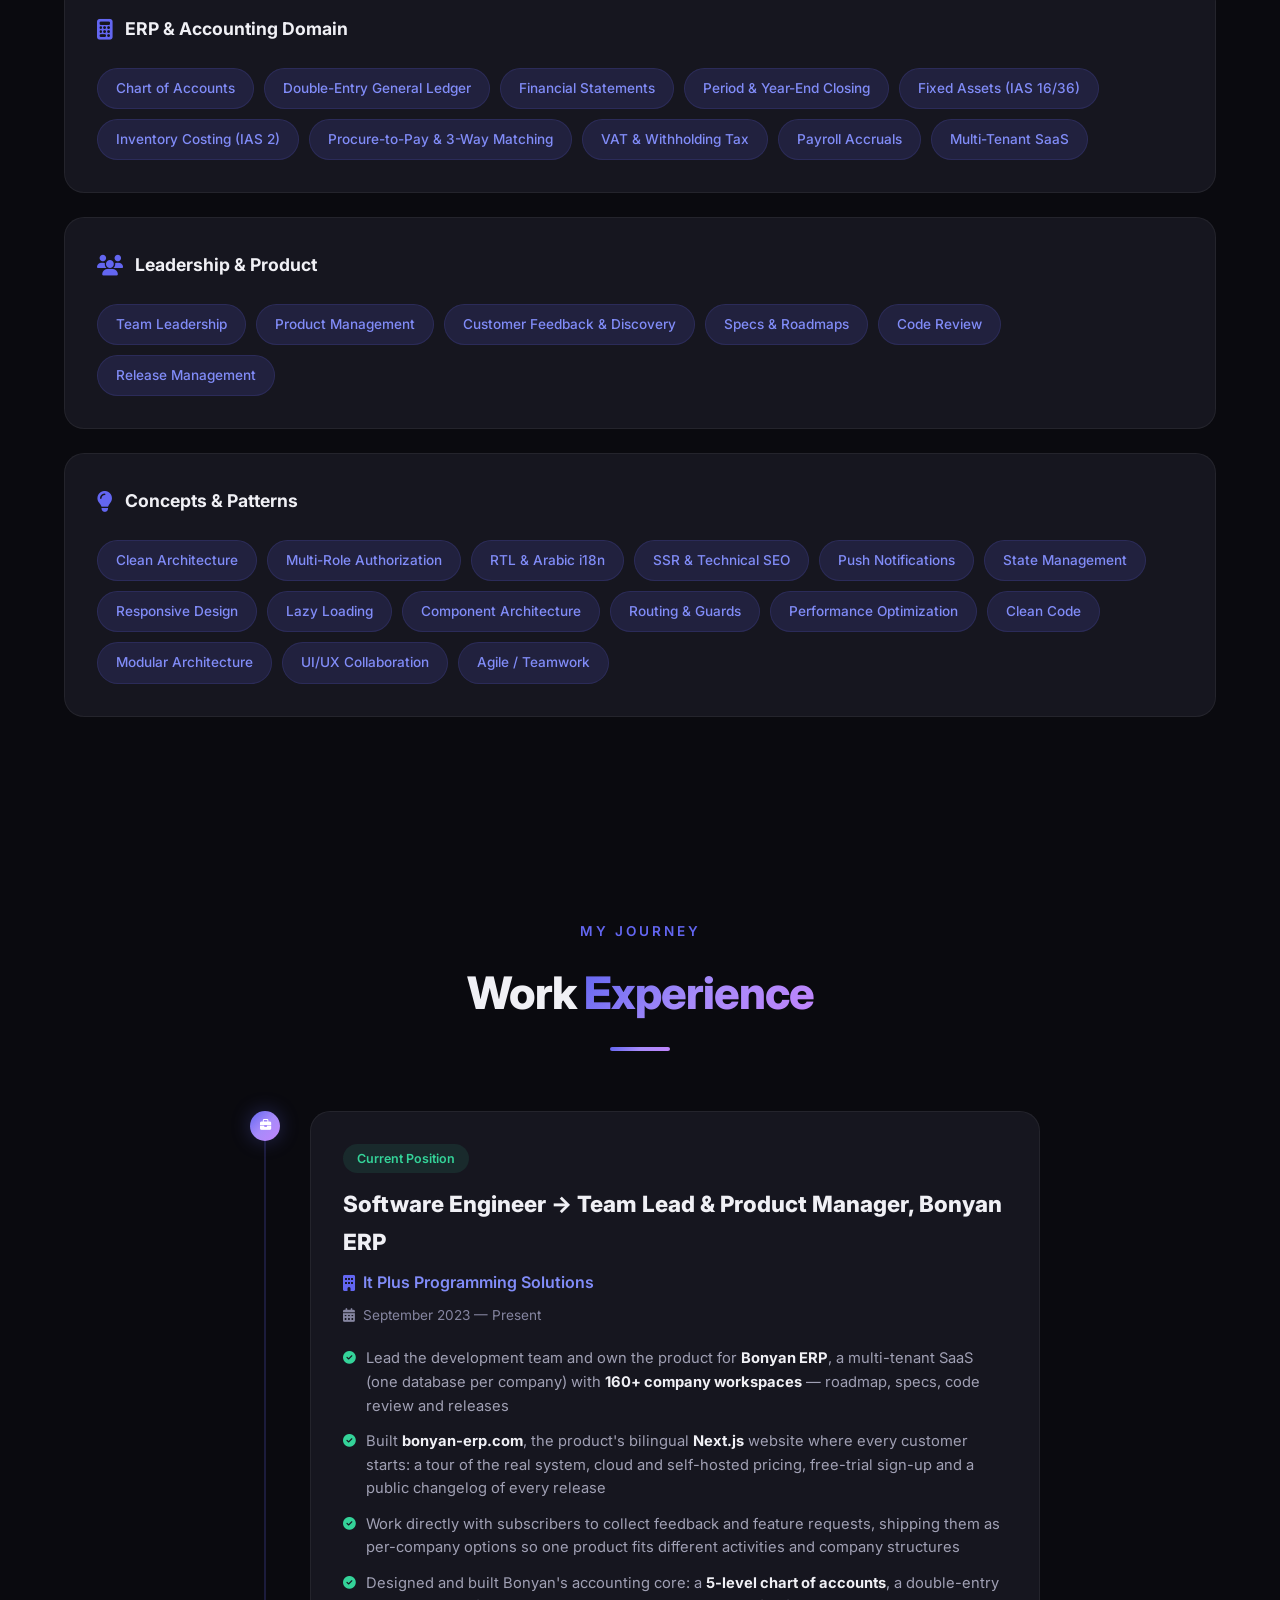
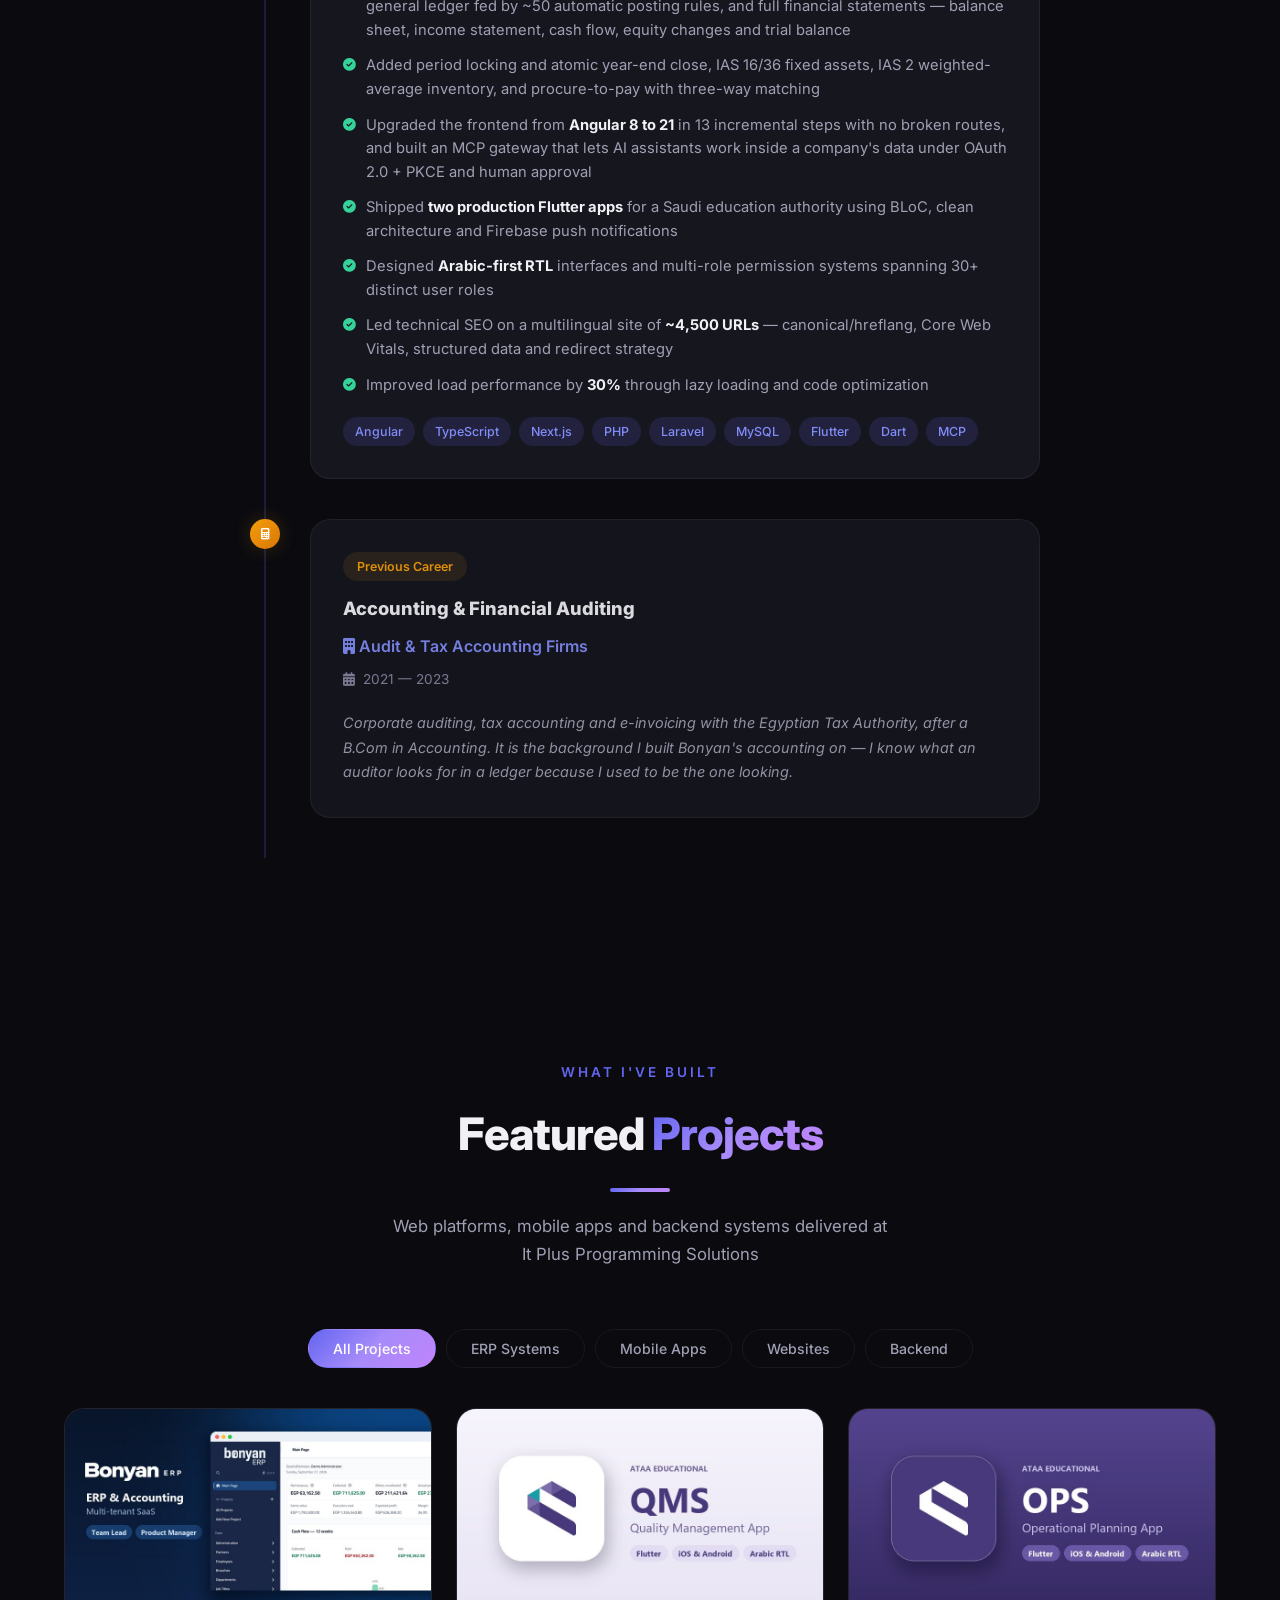
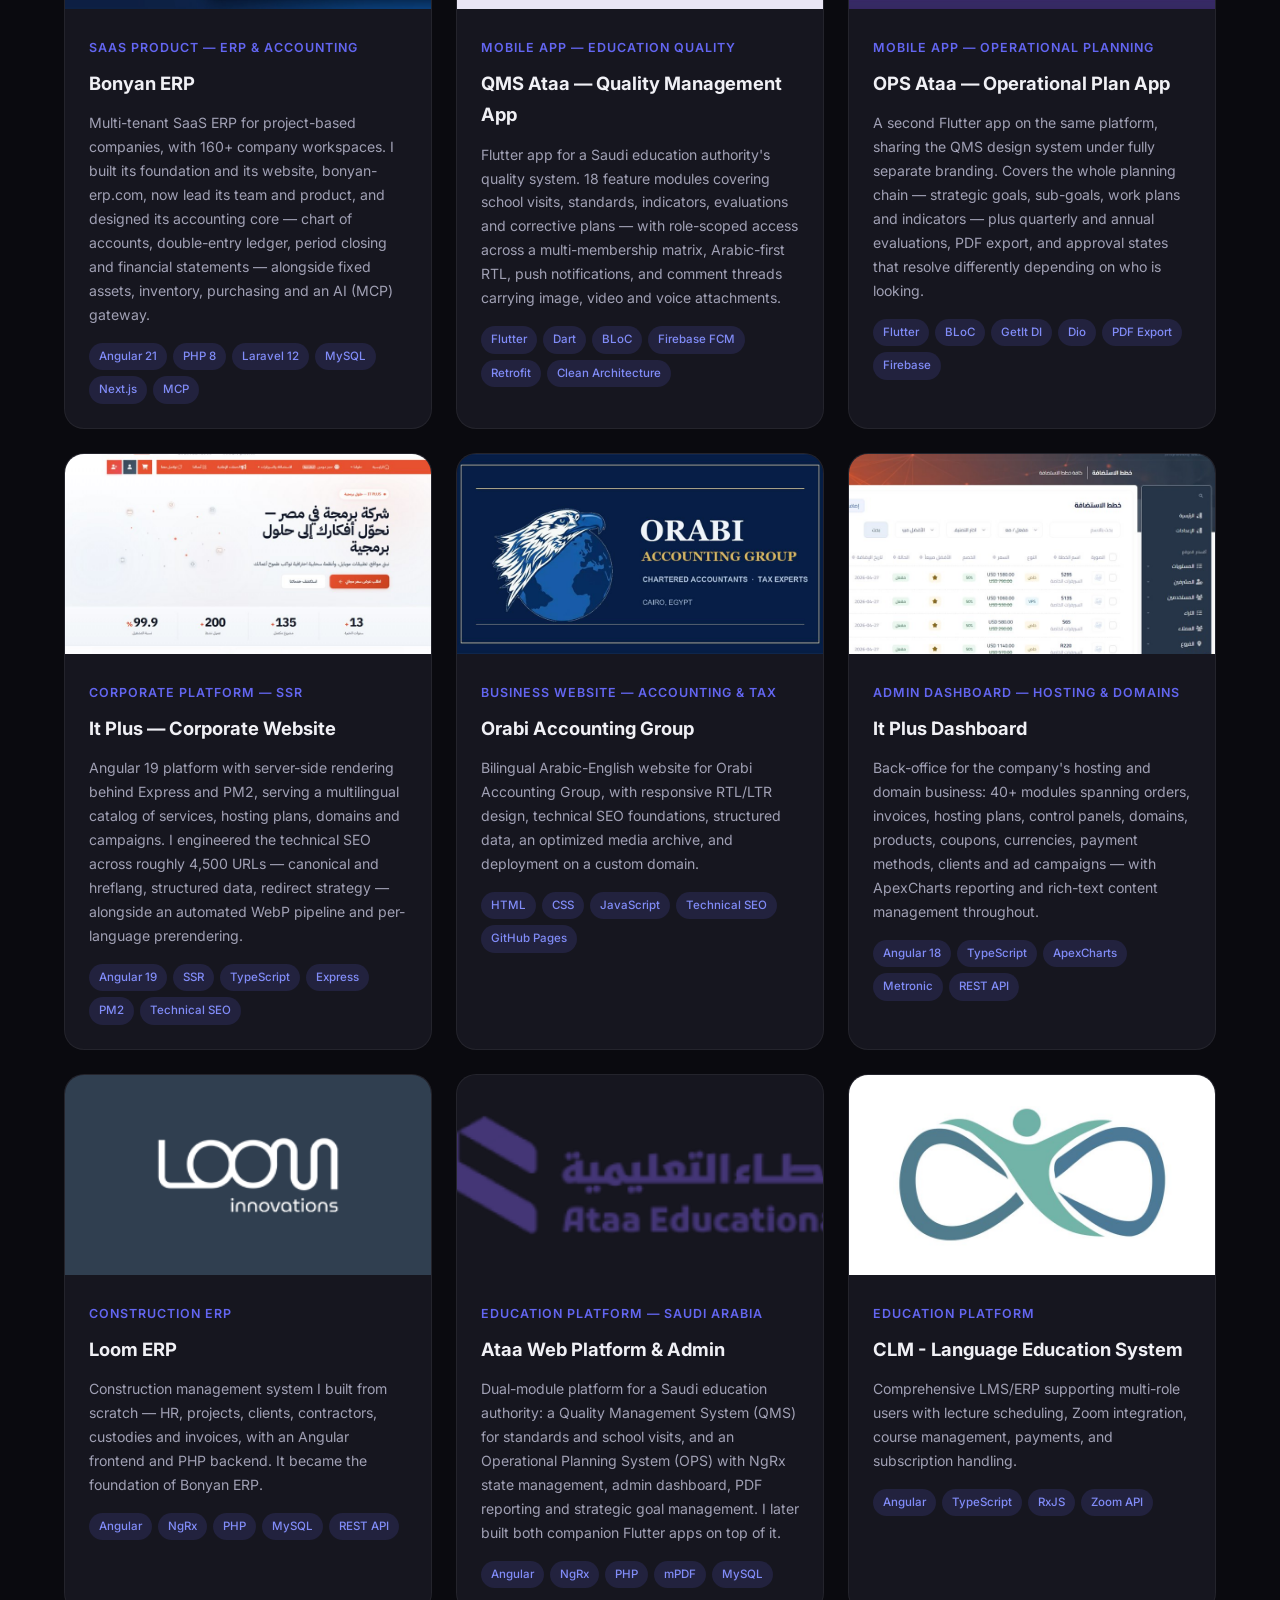
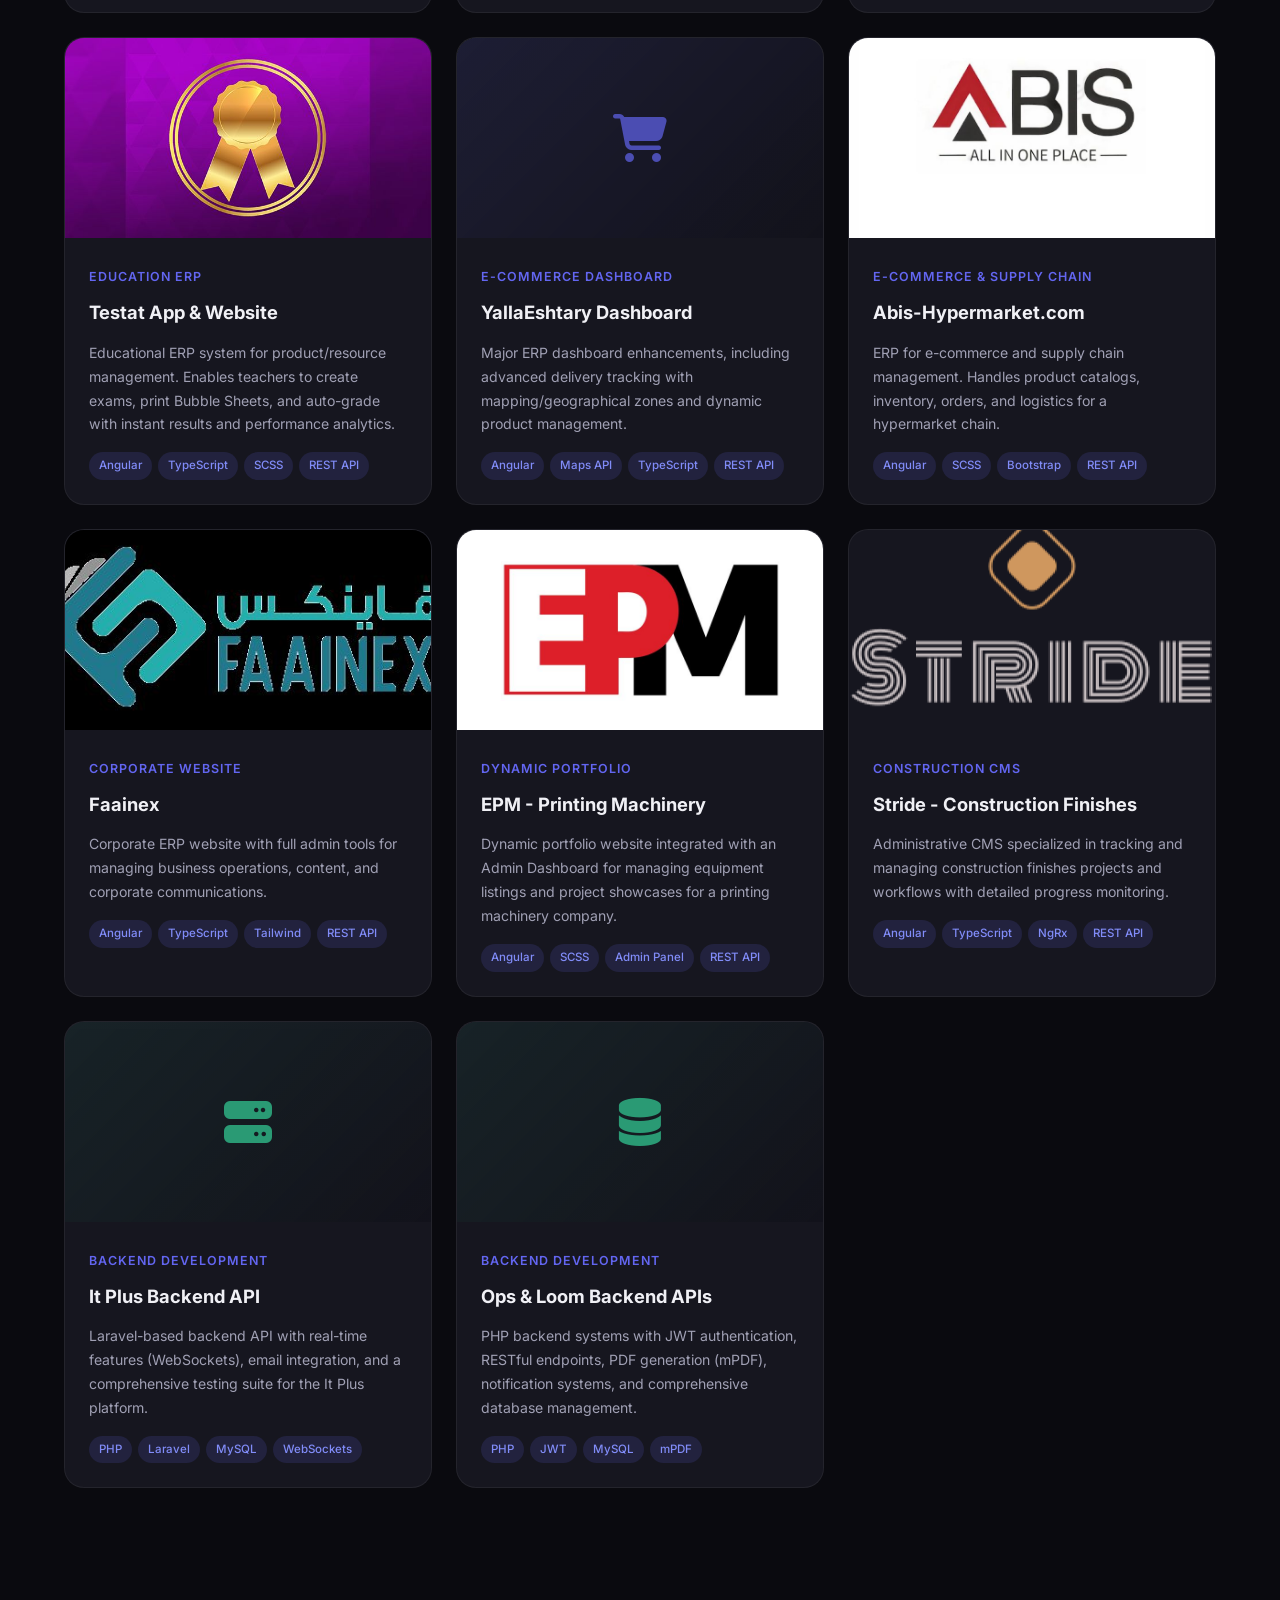
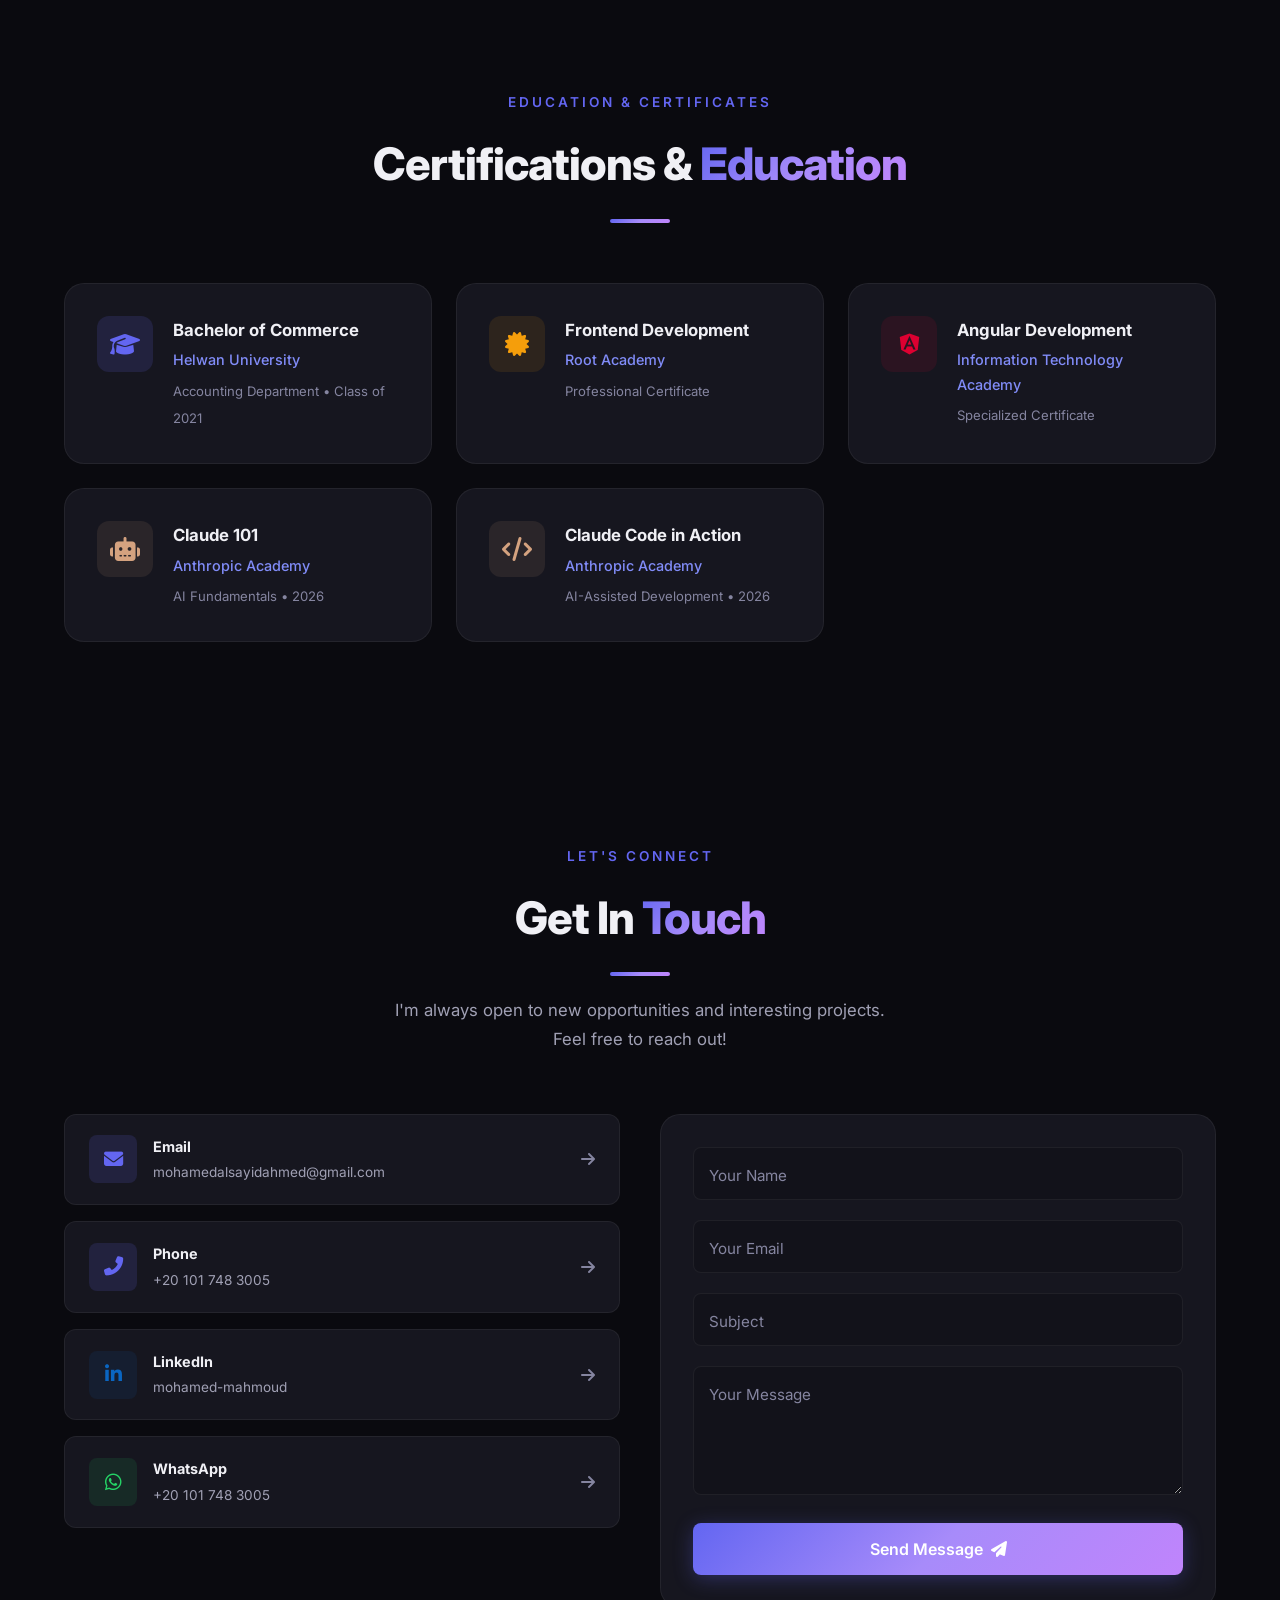
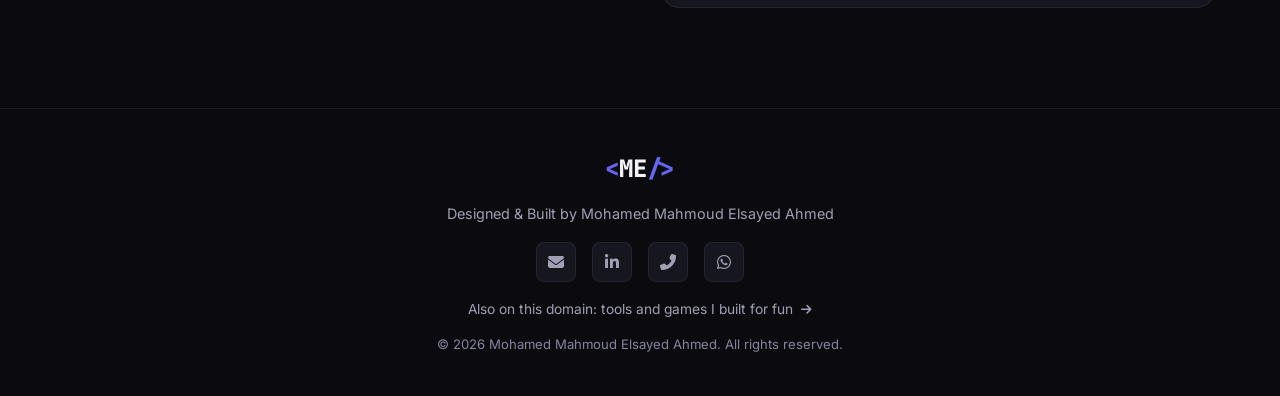
==== commit 4bdc3eb2: "Give Bonyan a branded card and credit its marketing website - Replace the washed-out white screensho" ====
--- a/index.html
+++ b/index.html
@@ -647,6 +647,7 @@
                         </span>
                         <ul class="timeline-details">
                             <li><i class="fas fa-check-circle"></i><span data-i18n="exp.b1">Lead the development team and own the product for <strong>Bonyan ERP</strong>, a multi-tenant SaaS (one database per company) with <strong>160+ company workspaces</strong> &mdash; roadmap, specs, code review and releases</span></li>
+                            <li><i class="fas fa-check-circle"></i><span data-i18n="exp.b6">Built <strong>bonyan-erp.com</strong>, the product's bilingual <strong>Next.js</strong> website where every customer starts: a tour of the real system, cloud and self-hosted pricing, free-trial sign-up and a public changelog of every release</span></li>
                             <li><i class="fas fa-check-circle"></i><span data-i18n="exp.b2">Work directly with subscribers to collect feedback and feature requests, shipping them as per-company options so one product fits different activities and company structures</span></li>
                             <li><i class="fas fa-check-circle"></i><span data-i18n="exp.b3">Designed and built Bonyan's accounting core: a <strong>5-level chart of accounts</strong>, a double-entry general ledger fed by ~50 automatic posting rules, and full financial statements &mdash; balance sheet, income statement, cash flow, equity changes and trial balance</span></li>
                             <li><i class="fas fa-check-circle"></i><span data-i18n="exp.b4">Added period locking and atomic year-end close, IAS 16/36 fixed assets, IAS 2 weighted-average inventory, and procure-to-pay with three-way matching</span></li>
@@ -715,7 +716,7 @@
                     <div class="project-info">
                         <span class="project-category" data-i18n="proj.bonyan.cat">SaaS Product &mdash; ERP &amp; Accounting</span>
                         <h3 class="project-title">Bonyan ERP</h3>
-                        <p class="project-description" data-i18n="proj.bonyan.desc">Multi-tenant SaaS ERP for project-based companies, with 160+ company workspaces. I built its foundation from scratch, now lead its team and product, and designed its accounting core &mdash; chart of accounts, double-entry ledger, period closing and financial statements &mdash; alongside fixed assets, inventory, purchasing and an AI (MCP) gateway.</p>
+                        <p class="project-description" data-i18n="proj.bonyan.desc">Multi-tenant SaaS ERP for project-based companies, with 160+ company workspaces. I built its foundation and its website, bonyan-erp.com, now lead its team and product, and designed its accounting core &mdash; chart of accounts, double-entry ledger, period closing and financial statements &mdash; alongside fixed assets, inventory, purchasing and an AI (MCP) gateway.</p>
                         <div class="project-tech"><span>Angular 21</span><span>PHP 8</span><span>Laravel 12</span><span>MySQL</span><span>Next.js</span><span>MCP</span></div>
                     </div>
                 </div>
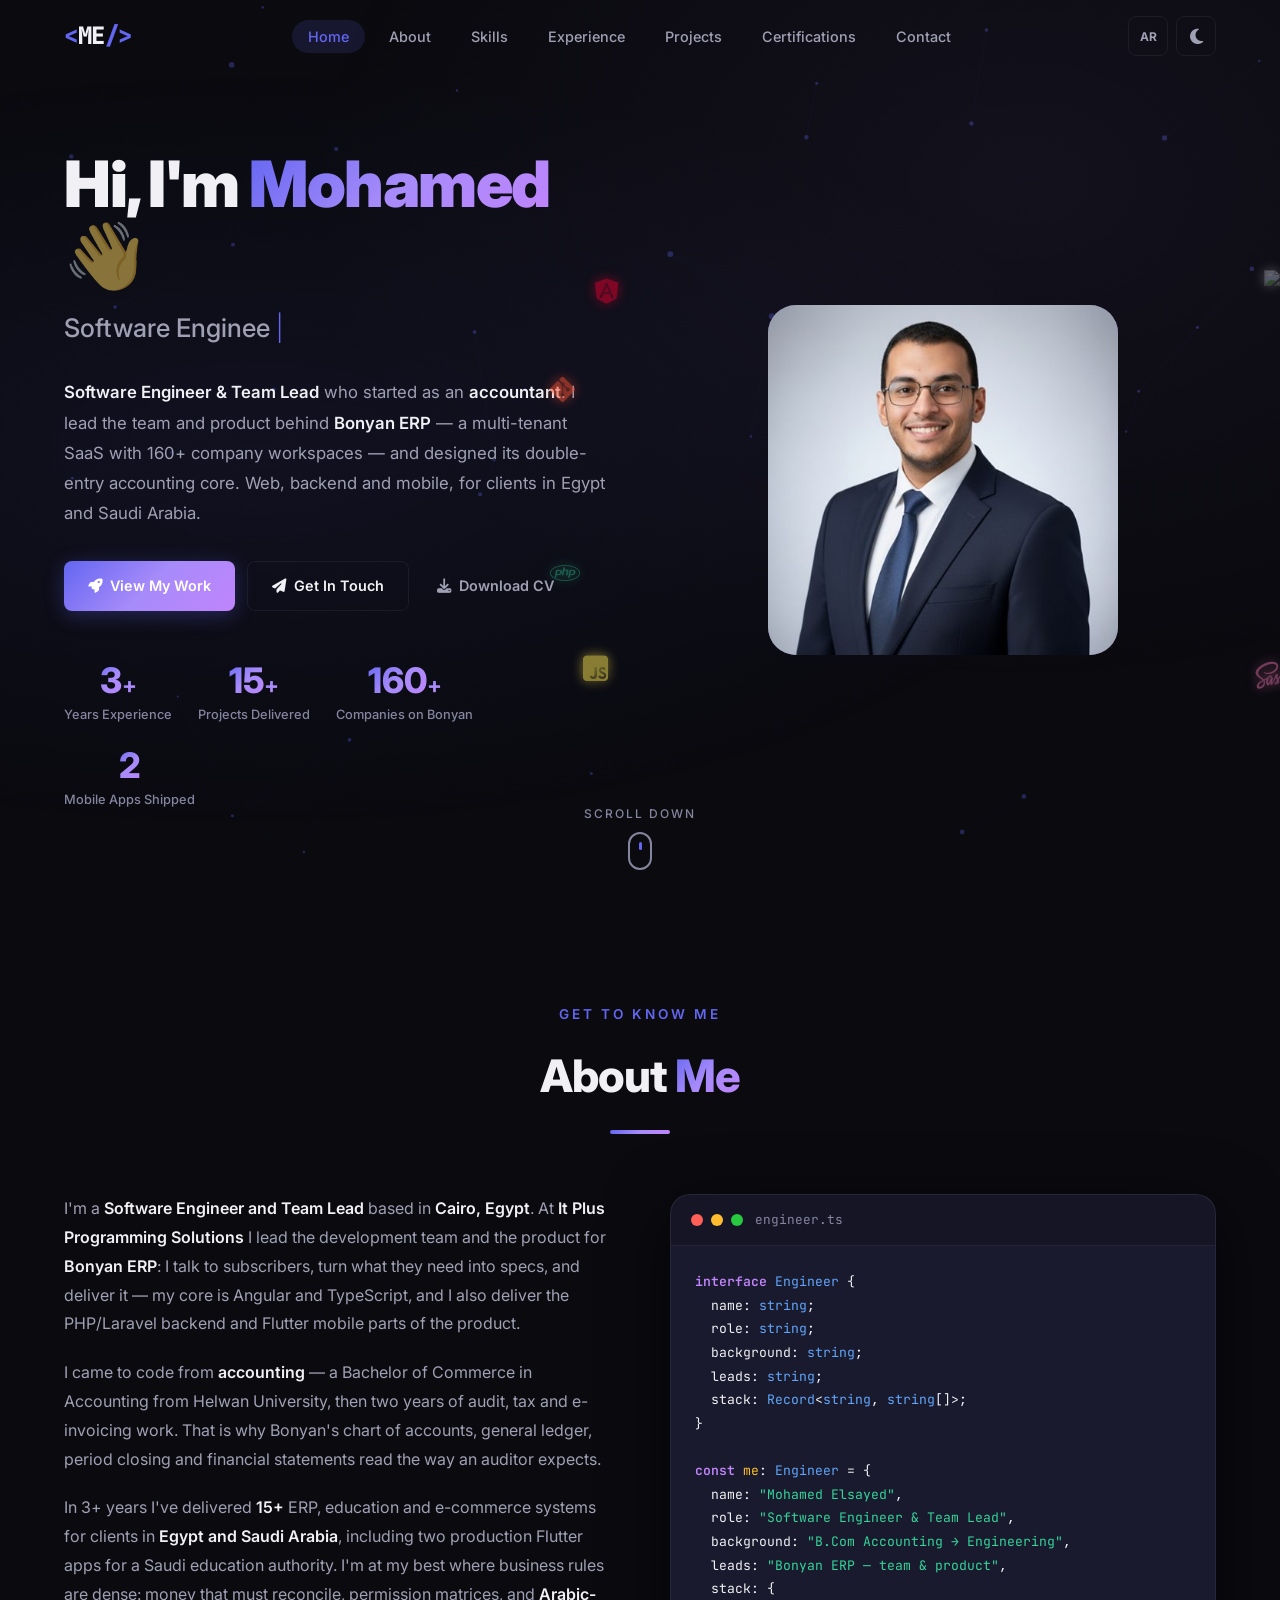
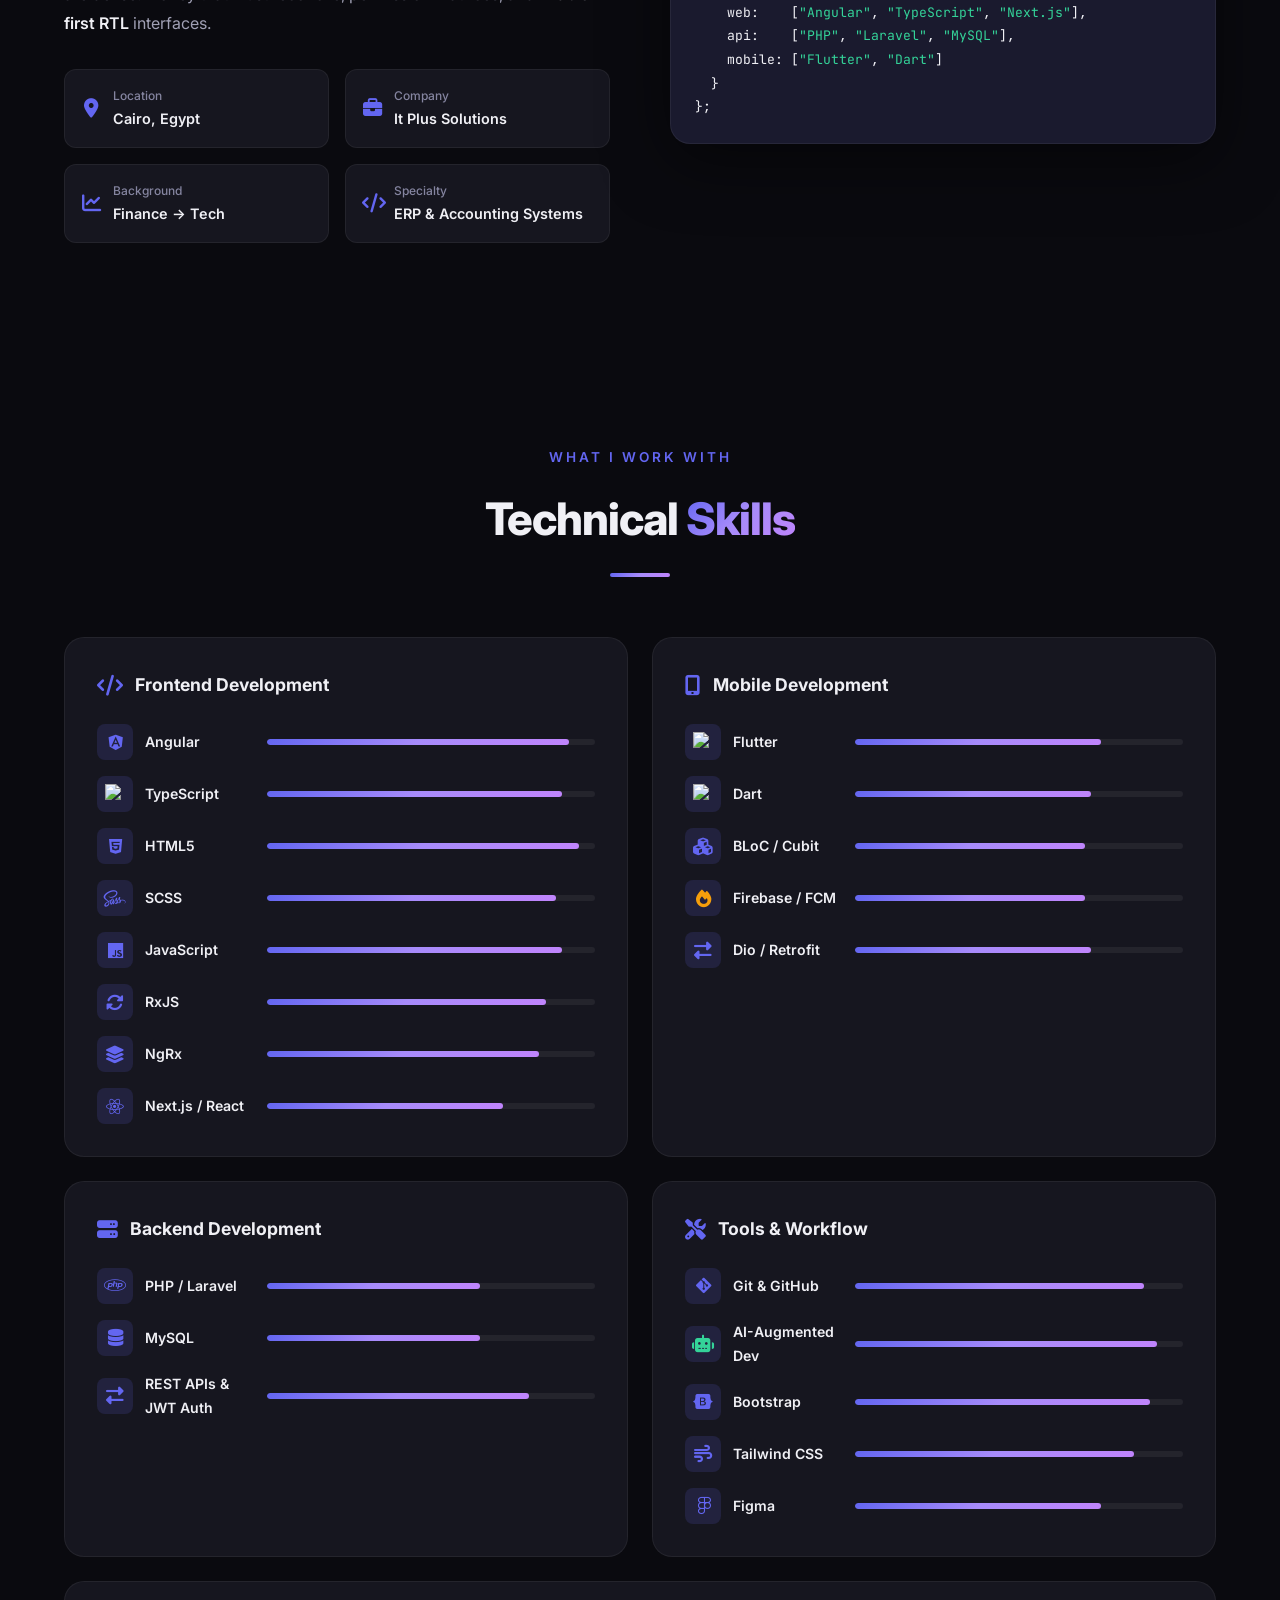
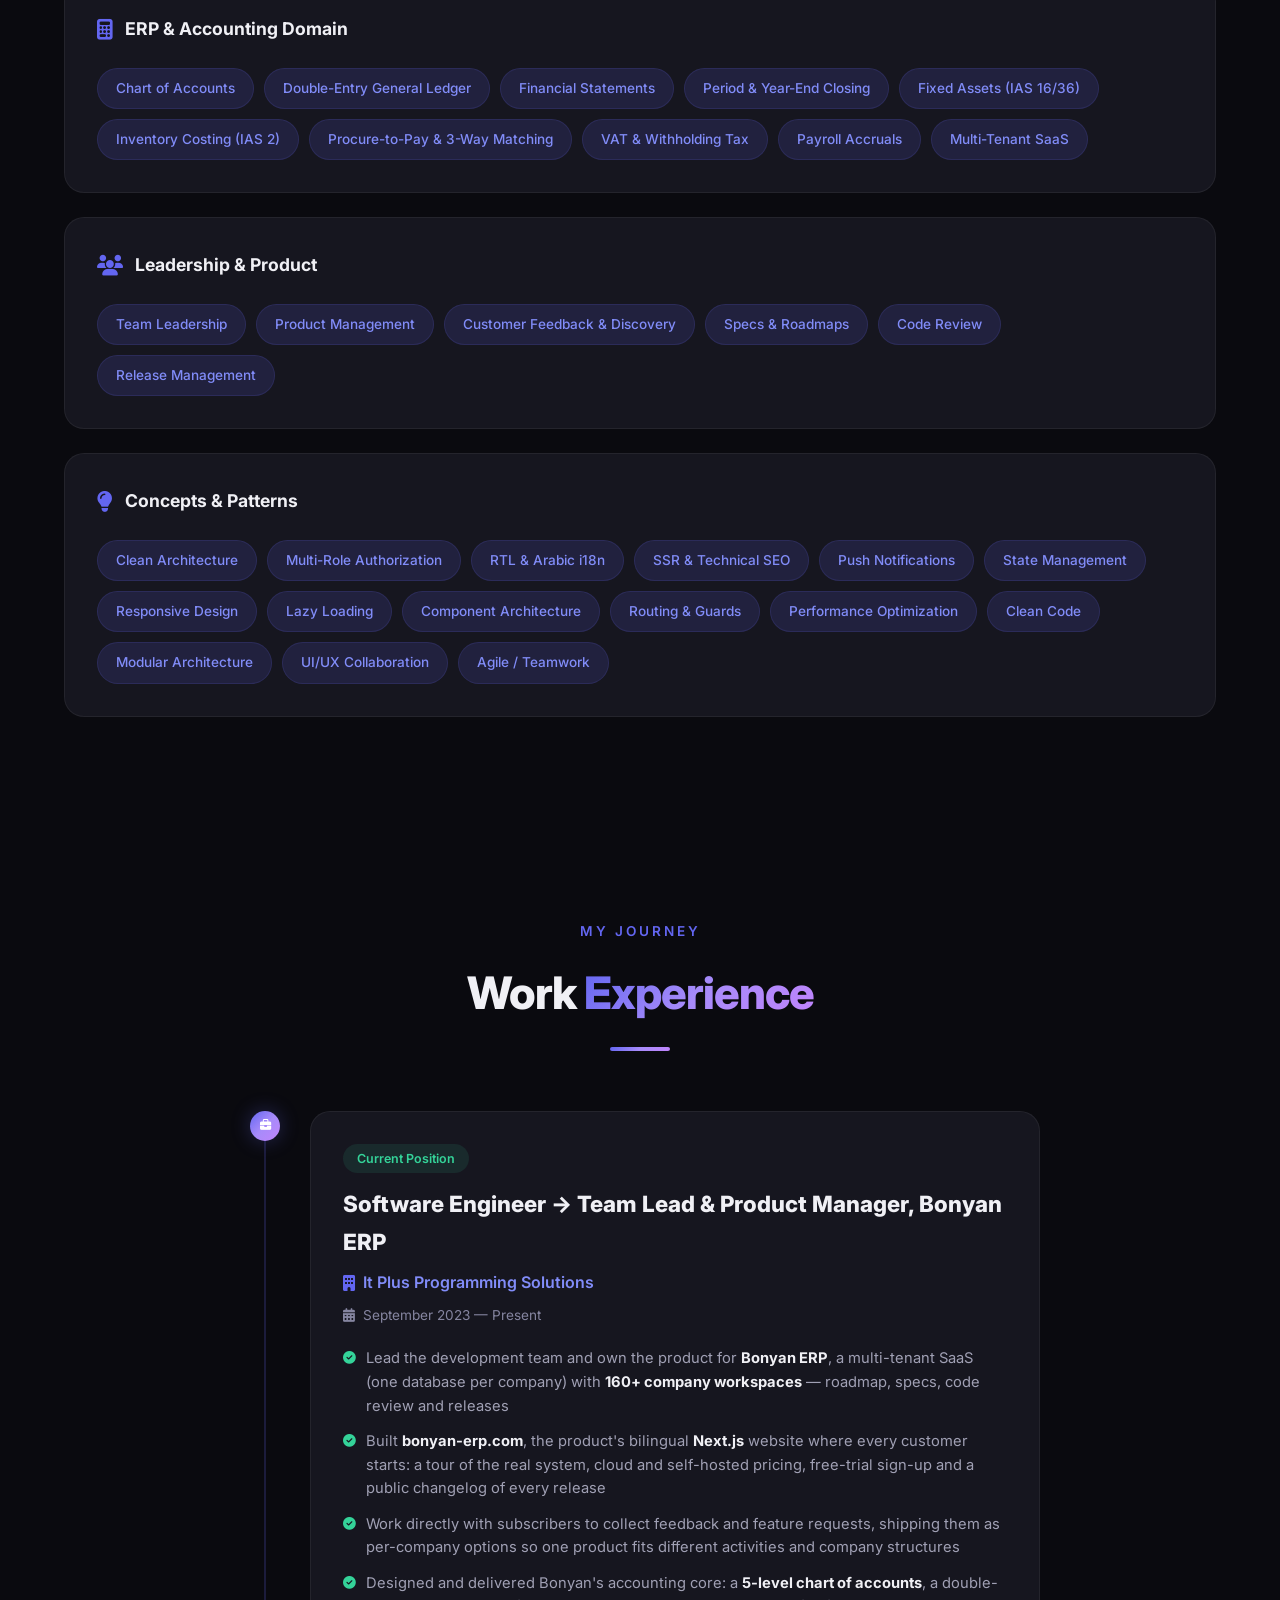
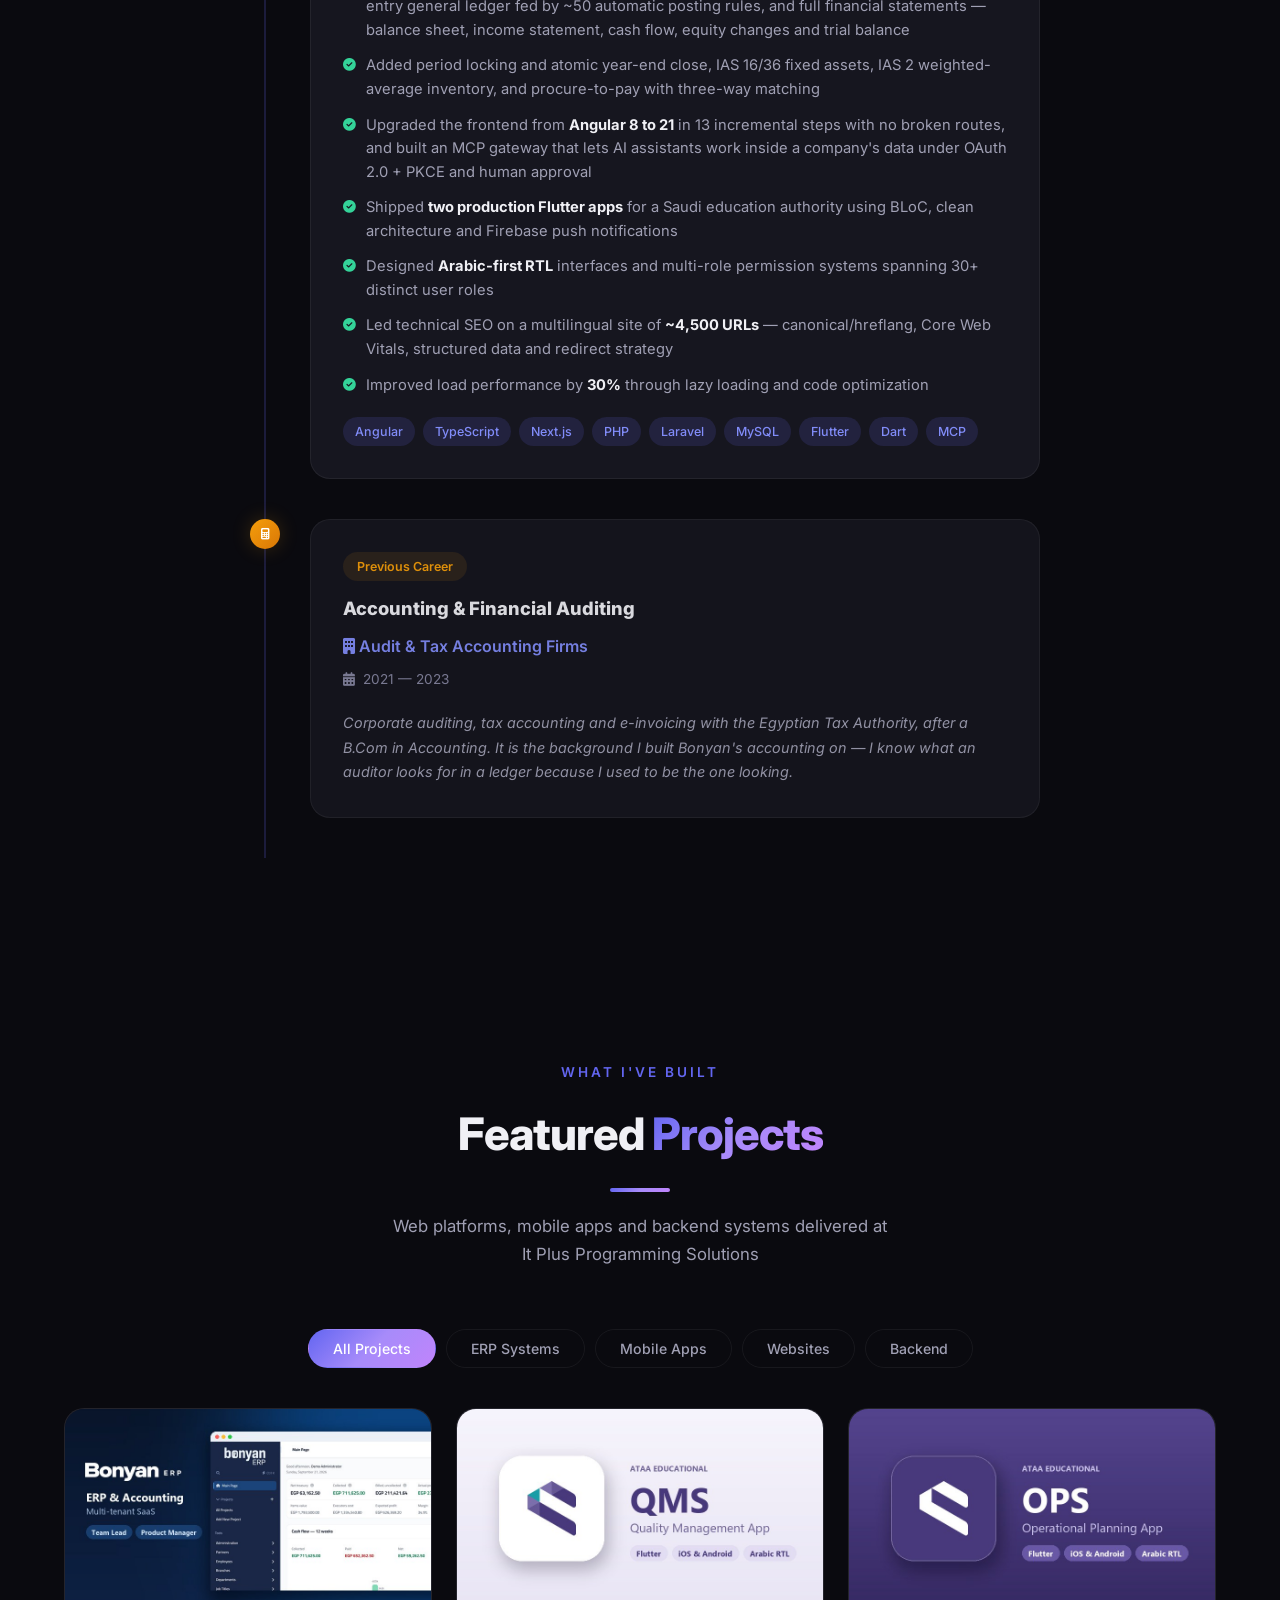
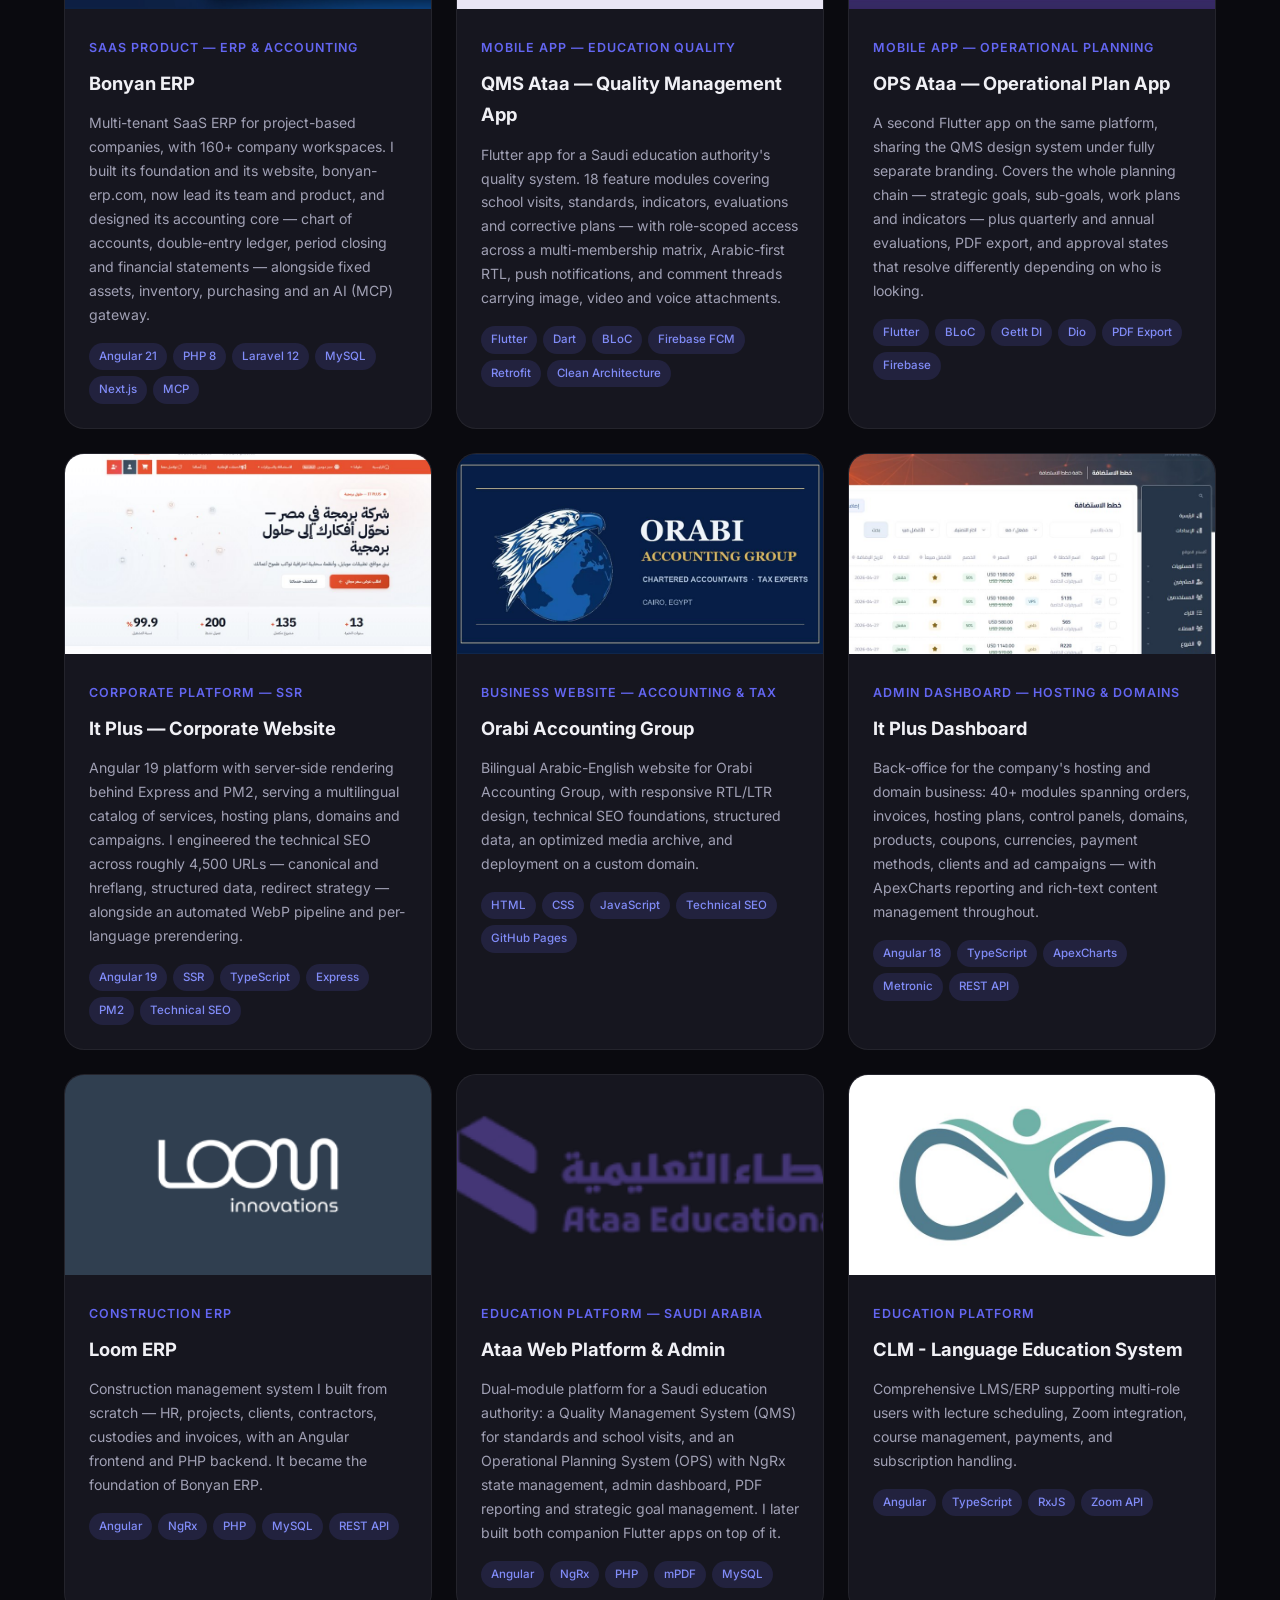
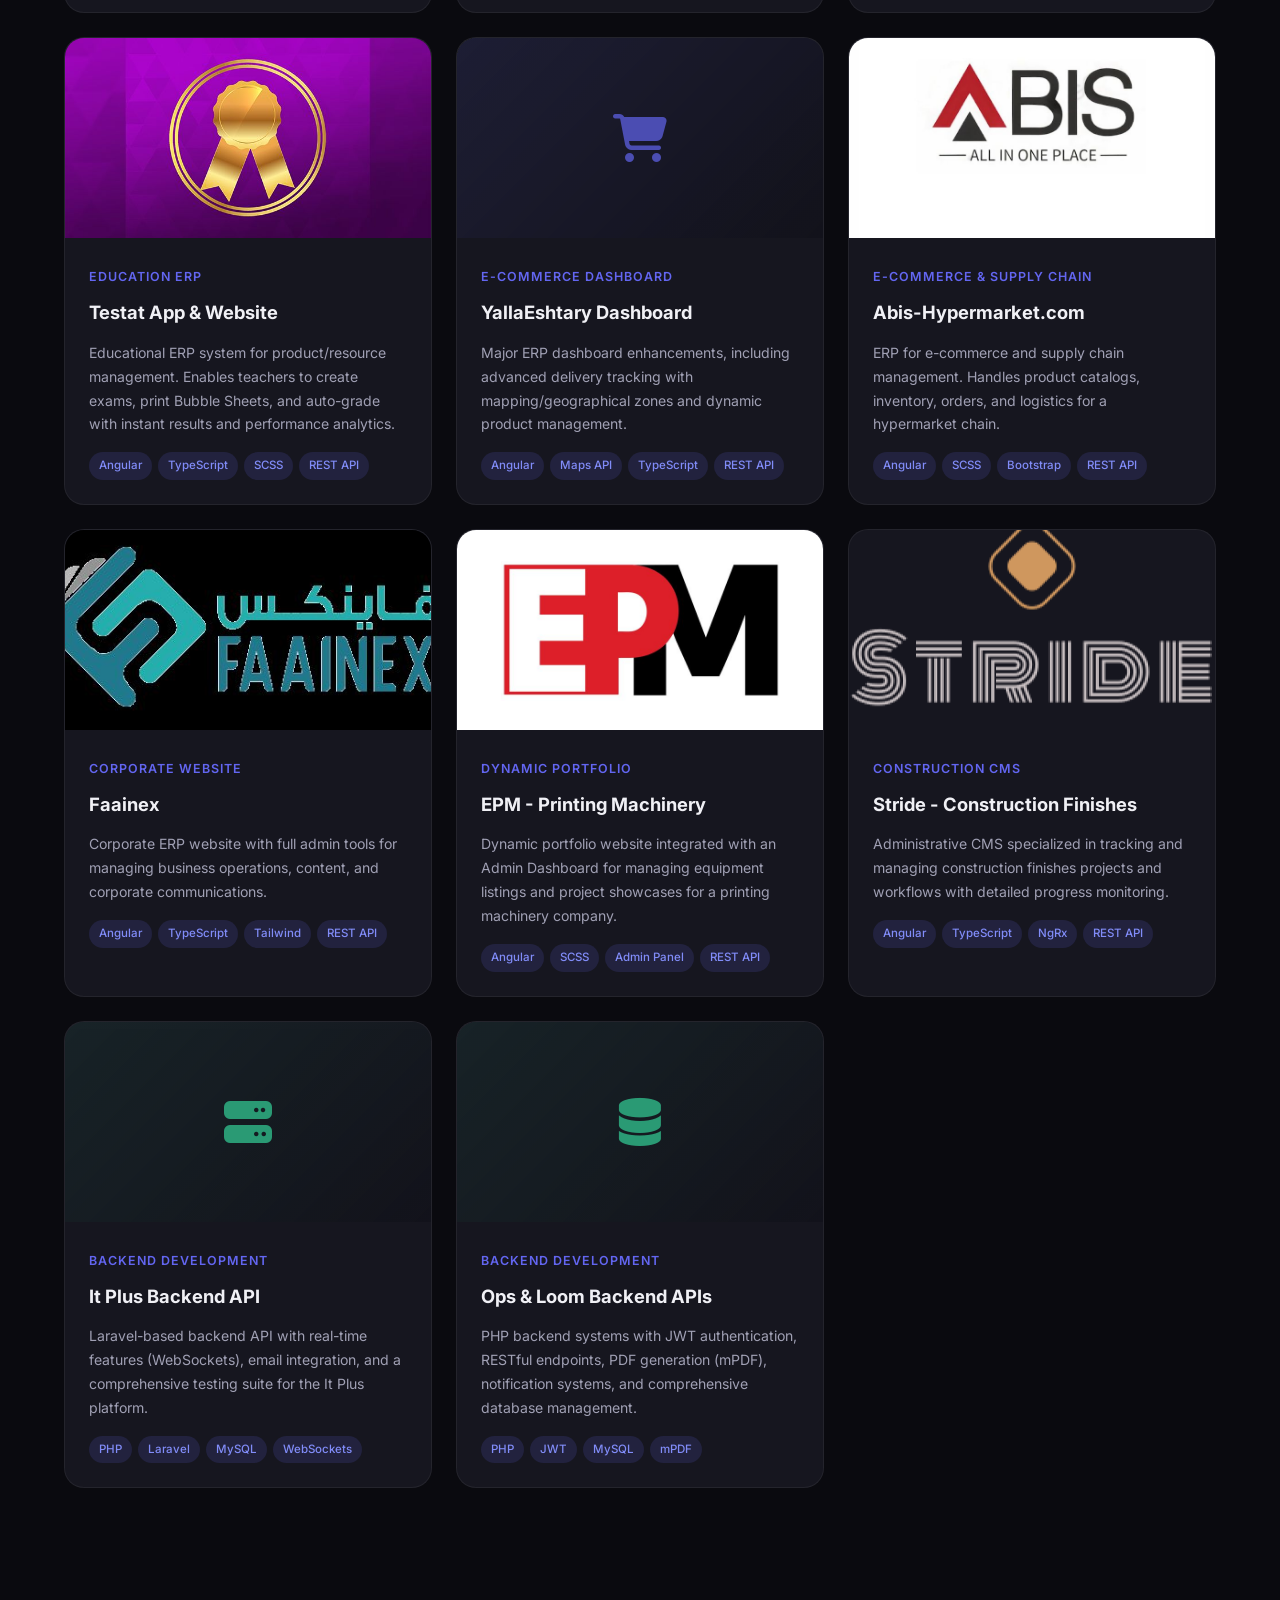
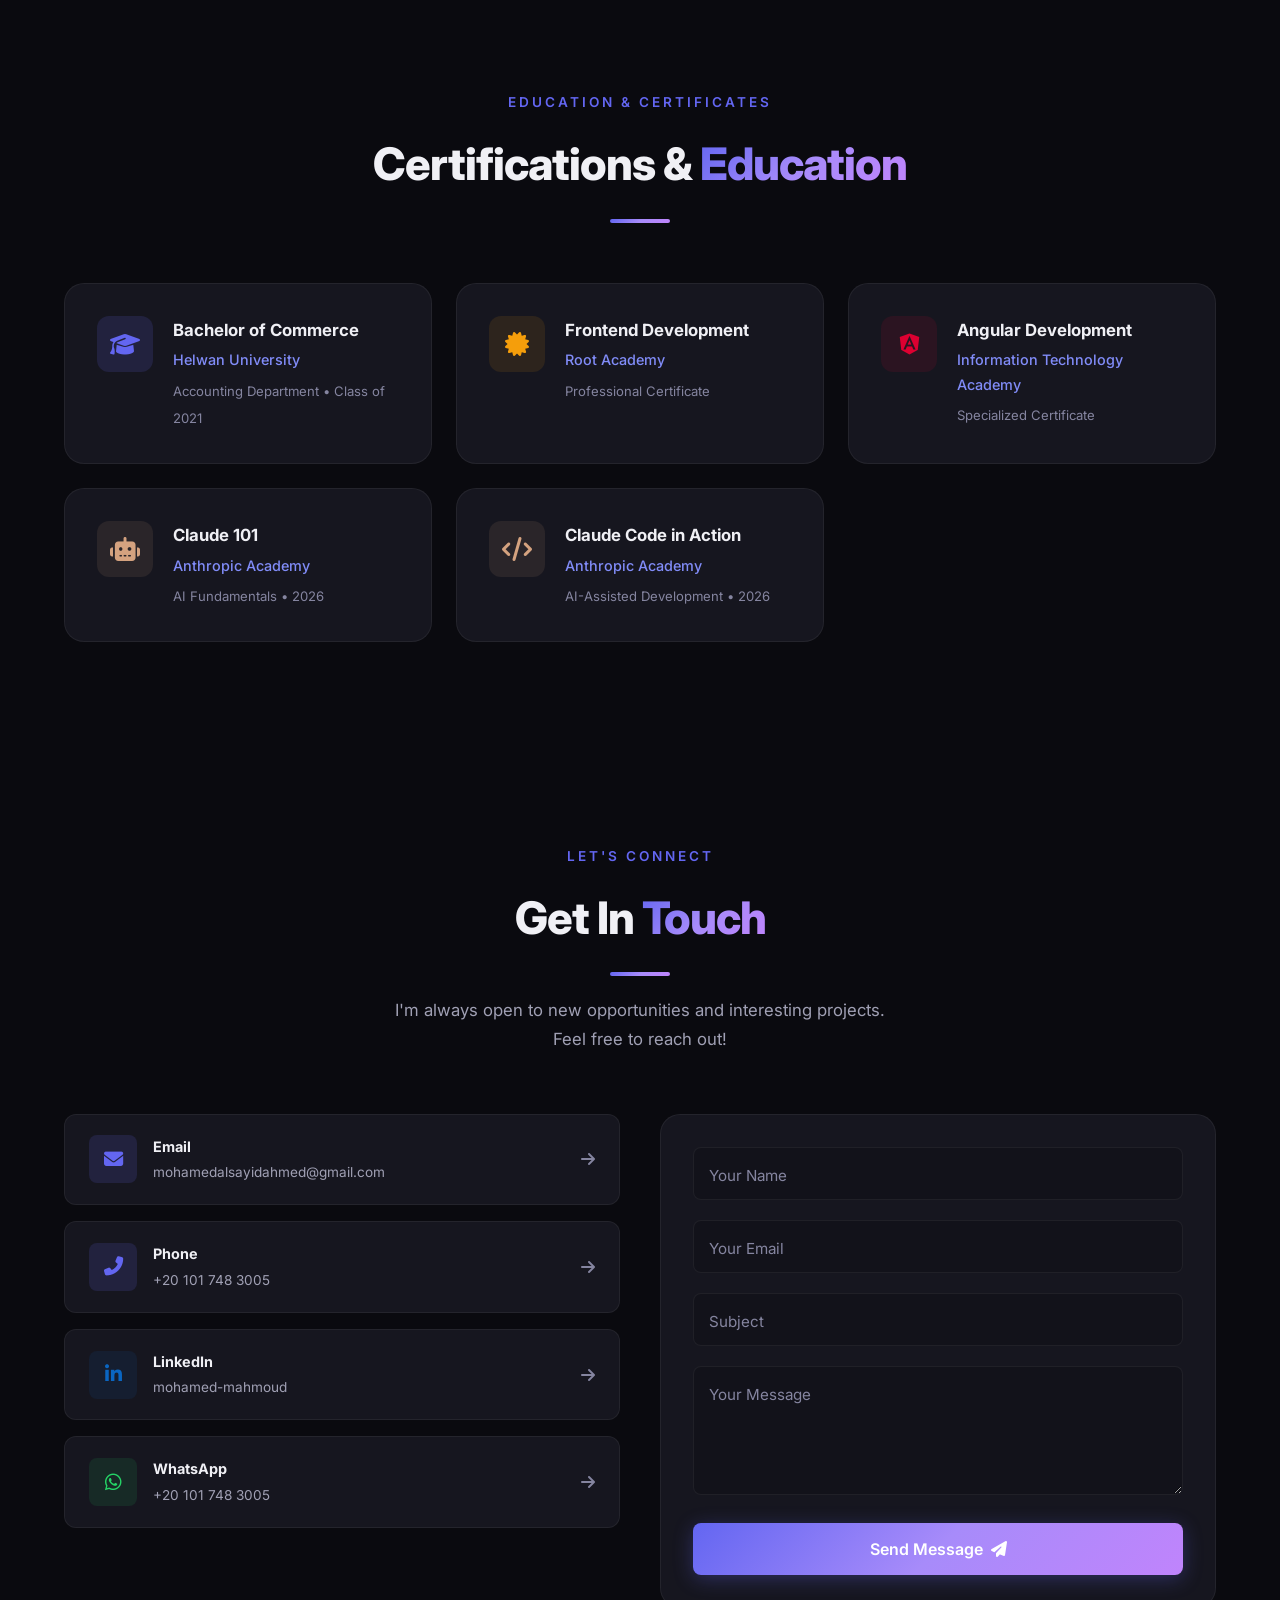
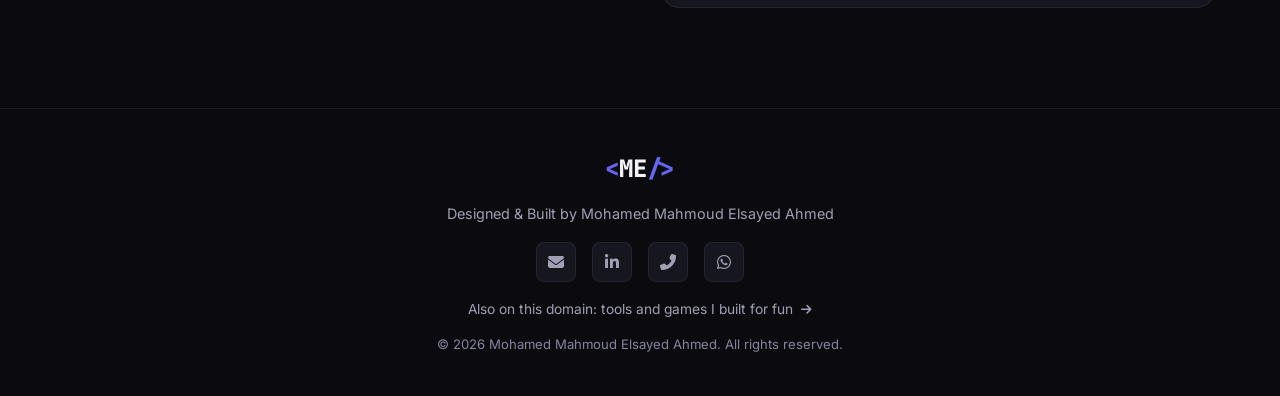
==== commit 9df5adb9: "Lead with Angular and TypeScript instead of claiming full-stack - CV headline and summary: strongest" ====
--- a/index.html
+++ b/index.html
@@ -44,7 +44,7 @@
       "name": "Mohamed Mahmoud Elsayed Ahmed",
       "alternateName": ["Mohamed Mahmoud", "محمد محمود السيد أحمد", "محمد محمود", "Mohamed Elsayed"],
       "jobTitle": ["Software Engineer", "Team Lead", "Product Manager"],
-      "description": "Software Engineer, Team Lead and Product Manager of Bonyan ERP, a multi-tenant SaaS ERP for project-based companies with 160+ company workspaces. A former accountant (B.Com, Accounting, Helwan University) who designed Bonyan's chart of accounts, double-entry general ledger and financial statements. 3+ years delivering 15+ ERP, education and e-commerce systems across web (Angular), backend (PHP, Laravel, MySQL) and mobile (Flutter) for clients in Egypt and Saudi Arabia.",
+      "description": "Software Engineer, Team Lead and Product Manager of Bonyan ERP, a multi-tenant SaaS ERP for project-based companies with 160+ company workspaces. A former accountant (B.Com, Accounting, Helwan University) who designed Bonyan's chart of accounts, double-entry general ledger and financial statements. 3+ years delivering 15+ ERP, education and e-commerce systems — strongest in Angular and TypeScript, also delivering PHP/Laravel backends and Flutter mobile apps — for clients in Egypt and Saudi Arabia.",
       "alumniOf": {
         "@type": "CollegeOrUniversity",
         "name": "Helwan University",
@@ -321,8 +321,8 @@
                     <p class="about-text" data-i18n="about.p1">
                         I'm a <strong>Software Engineer and Team Lead</strong> based in <strong>Cairo, Egypt</strong>.
                         At <strong>It Plus Programming Solutions</strong> I lead the development team and the product
-                        for <strong>Bonyan ERP</strong>: I talk to subscribers, turn what they need into specs, and ship
-                        it across the stack &mdash; Angular, PHP/Laravel and MySQL, with Flutter on mobile.
+                        for <strong>Bonyan ERP</strong>: I talk to subscribers, turn what they need into specs, and deliver
+                        it &mdash; my core is Angular and TypeScript, and I also deliver the PHP/Laravel backend and Flutter mobile parts of the product.
                     </p>
                     <p class="about-text" data-i18n="about.p2">
                         I came to code from <strong>accounting</strong> &mdash; a Bachelor of Commerce in Accounting
@@ -511,12 +511,12 @@
                         <div class="skill-item">
                             <div class="skill-icon"><i class="fab fa-php"></i></div>
                             <span class="skill-name">PHP / Laravel</span>
-                            <div class="skill-bar"><div class="skill-progress" data-progress="85"></div></div>
+                            <div class="skill-bar"><div class="skill-progress" data-progress="65"></div></div>
                         </div>
                         <div class="skill-item">
                             <div class="skill-icon"><i class="fas fa-database"></i></div>
                             <span class="skill-name">MySQL</span>
-                            <div class="skill-bar"><div class="skill-progress" data-progress="85"></div></div>
+                            <div class="skill-bar"><div class="skill-progress" data-progress="65"></div></div>
                         </div>
                         <div class="skill-item">
                             <div class="skill-icon"><i class="fas fa-exchange-alt"></i></div>
@@ -649,7 +649,7 @@
                             <li><i class="fas fa-check-circle"></i><span data-i18n="exp.b1">Lead the development team and own the product for <strong>Bonyan ERP</strong>, a multi-tenant SaaS (one database per company) with <strong>160+ company workspaces</strong> &mdash; roadmap, specs, code review and releases</span></li>
                             <li><i class="fas fa-check-circle"></i><span data-i18n="exp.b6">Built <strong>bonyan-erp.com</strong>, the product's bilingual <strong>Next.js</strong> website where every customer starts: a tour of the real system, cloud and self-hosted pricing, free-trial sign-up and a public changelog of every release</span></li>
                             <li><i class="fas fa-check-circle"></i><span data-i18n="exp.b2">Work directly with subscribers to collect feedback and feature requests, shipping them as per-company options so one product fits different activities and company structures</span></li>
-                            <li><i class="fas fa-check-circle"></i><span data-i18n="exp.b3">Designed and built Bonyan's accounting core: a <strong>5-level chart of accounts</strong>, a double-entry general ledger fed by ~50 automatic posting rules, and full financial statements &mdash; balance sheet, income statement, cash flow, equity changes and trial balance</span></li>
+                            <li><i class="fas fa-check-circle"></i><span data-i18n="exp.b3">Designed and delivered Bonyan's accounting core: a <strong>5-level chart of accounts</strong>, a double-entry general ledger fed by ~50 automatic posting rules, and full financial statements &mdash; balance sheet, income statement, cash flow, equity changes and trial balance</span></li>
                             <li><i class="fas fa-check-circle"></i><span data-i18n="exp.b4">Added period locking and atomic year-end close, IAS 16/36 fixed assets, IAS 2 weighted-average inventory, and procure-to-pay with three-way matching</span></li>
                             <li><i class="fas fa-check-circle"></i><span data-i18n="exp.b5">Upgraded the frontend from <strong>Angular 8 to 21</strong> in 13 incremental steps with no broken routes, and built an MCP gateway that lets AI assistants work inside a company's data under OAuth 2.0 + PKCE and human approval</span></li>
                             <li><i class="fas fa-check-circle"></i><span data-i18n="exp.d2">Shipped <strong>two production Flutter apps</strong> for a Saudi education authority using BLoC, clean architecture and Firebase push notifications</span></li>
